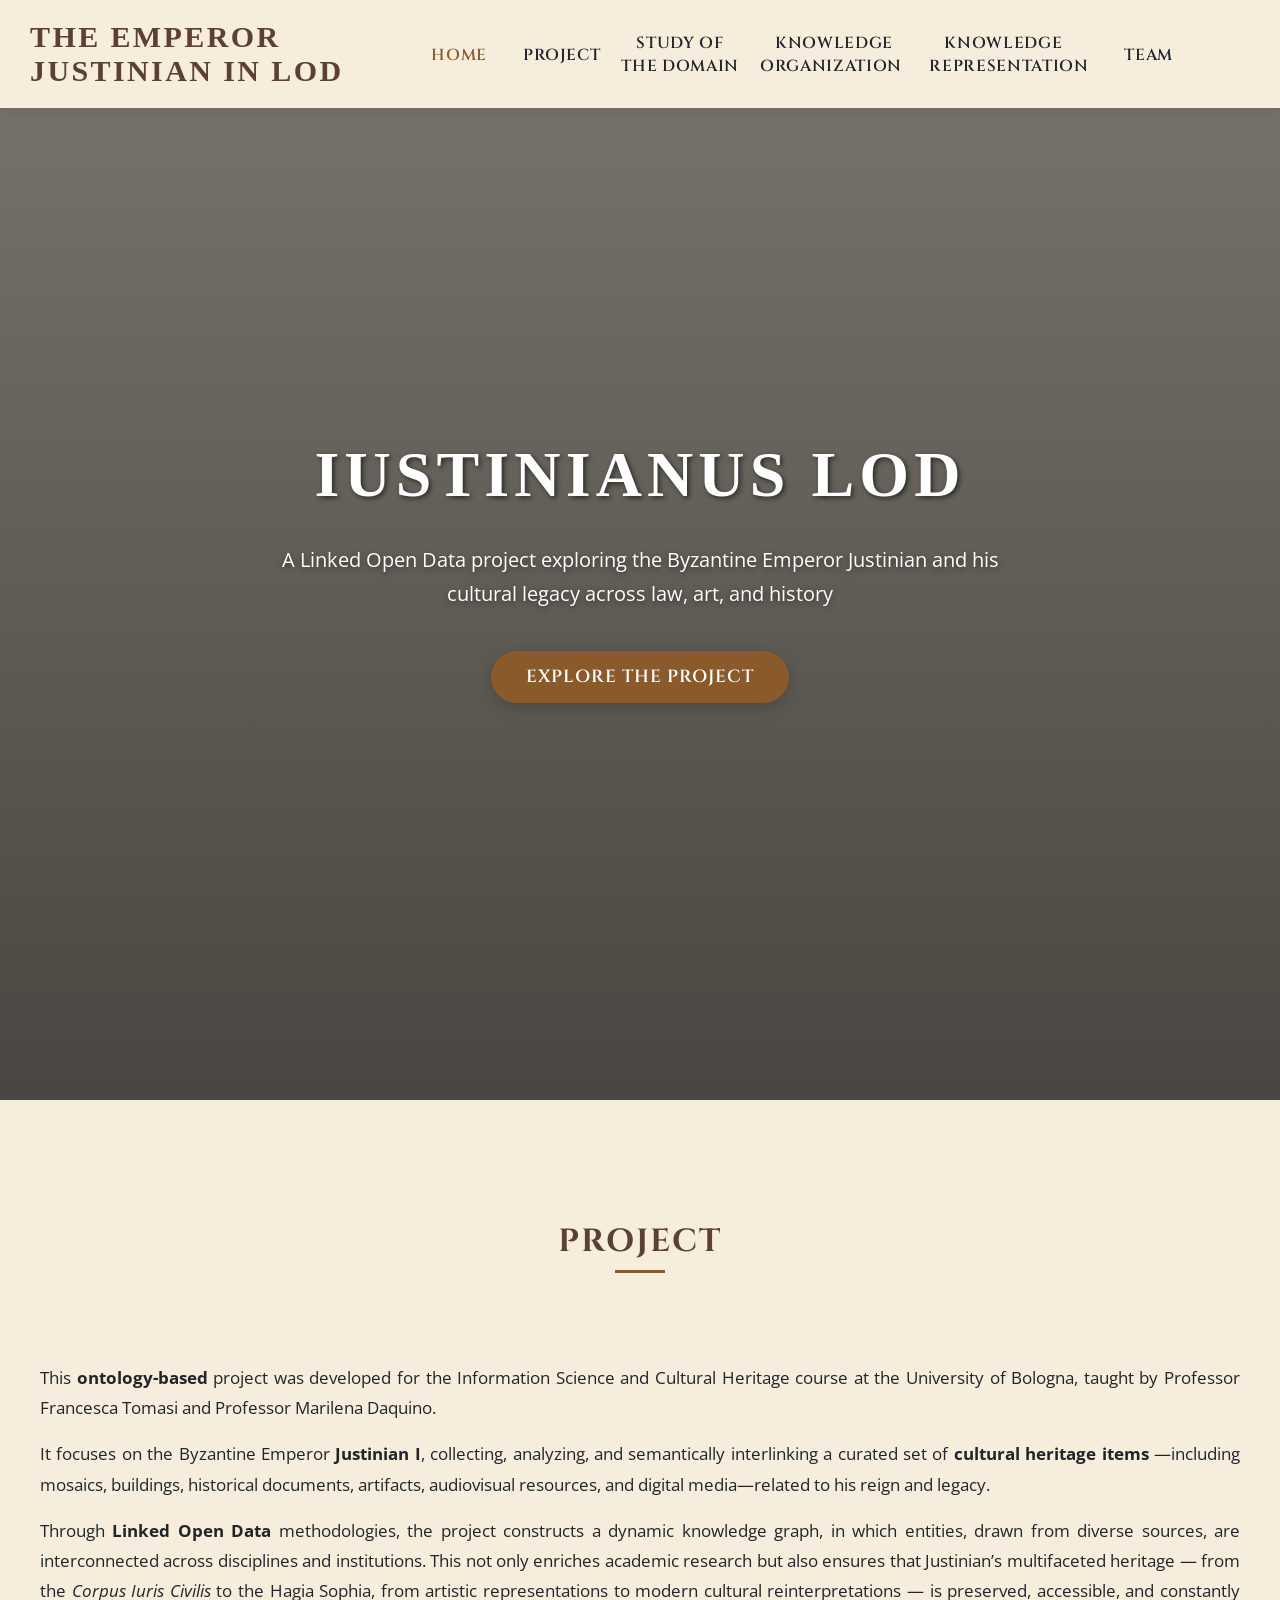
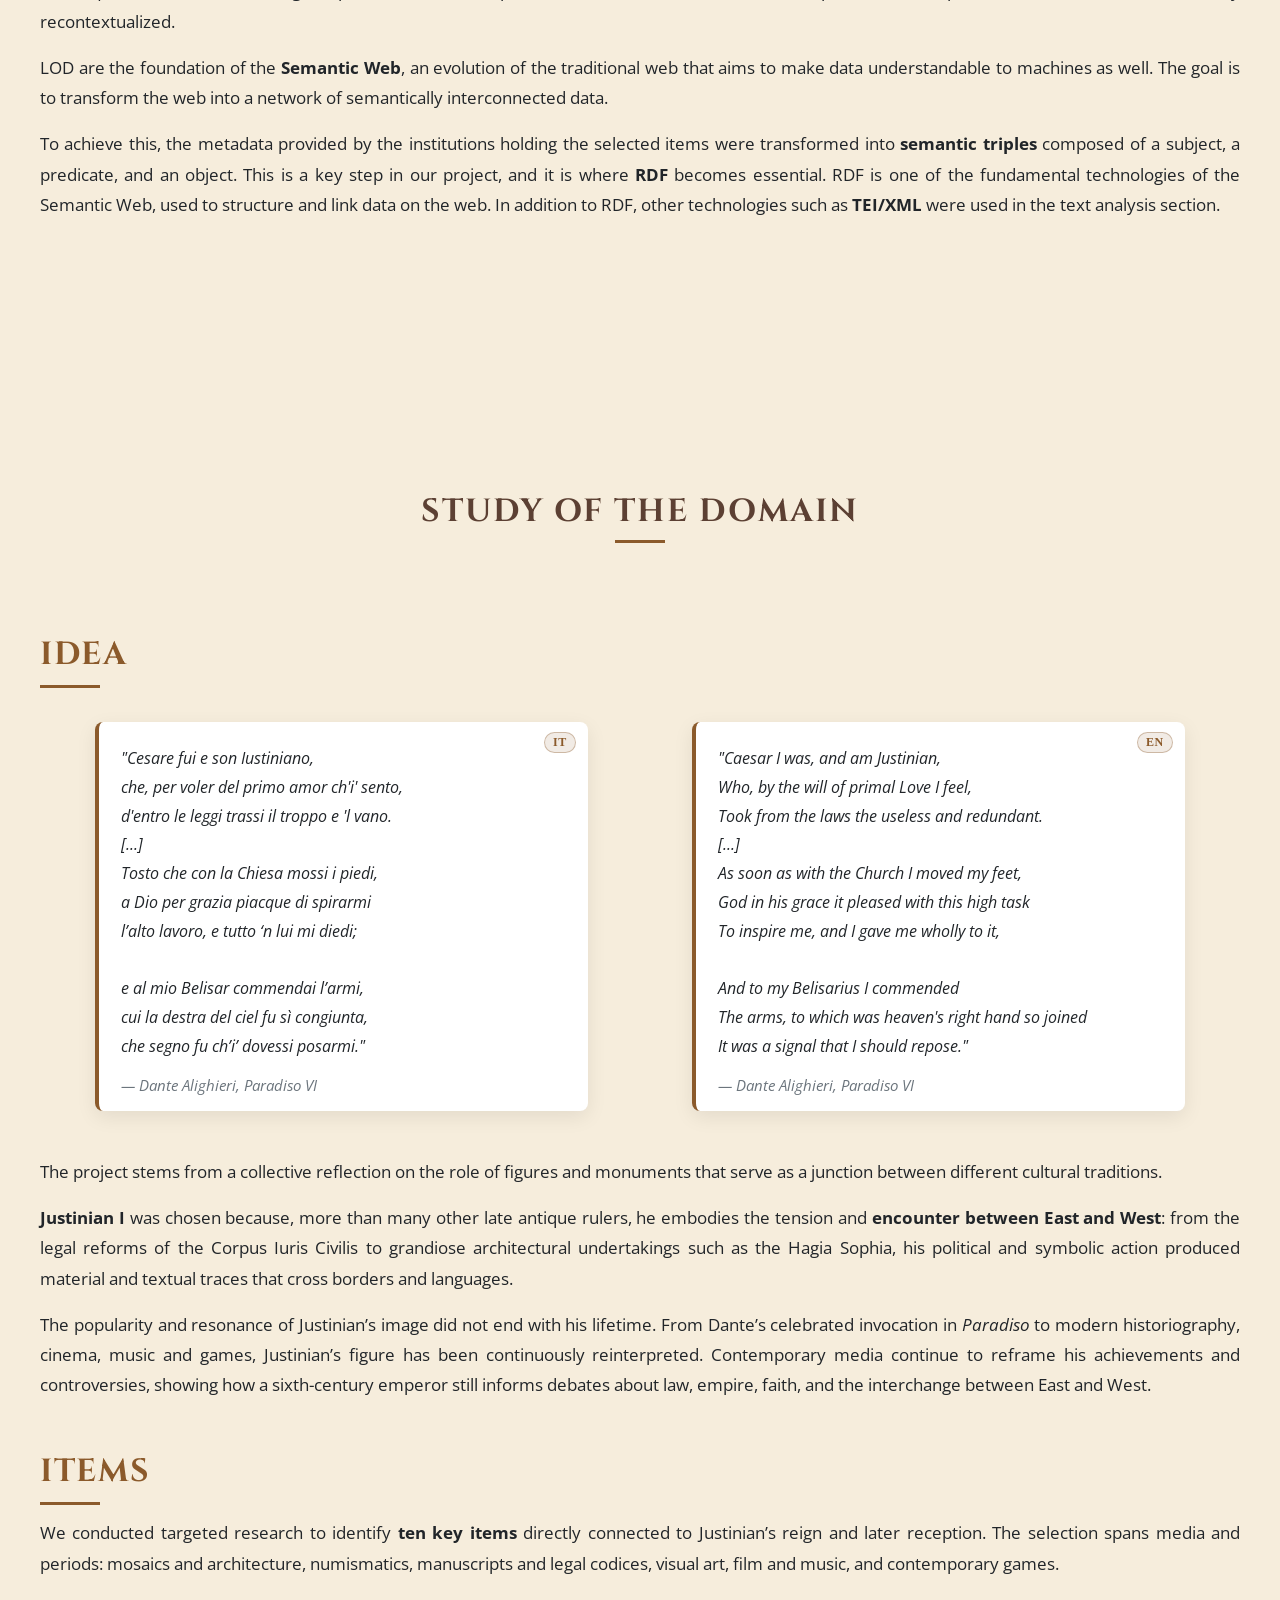
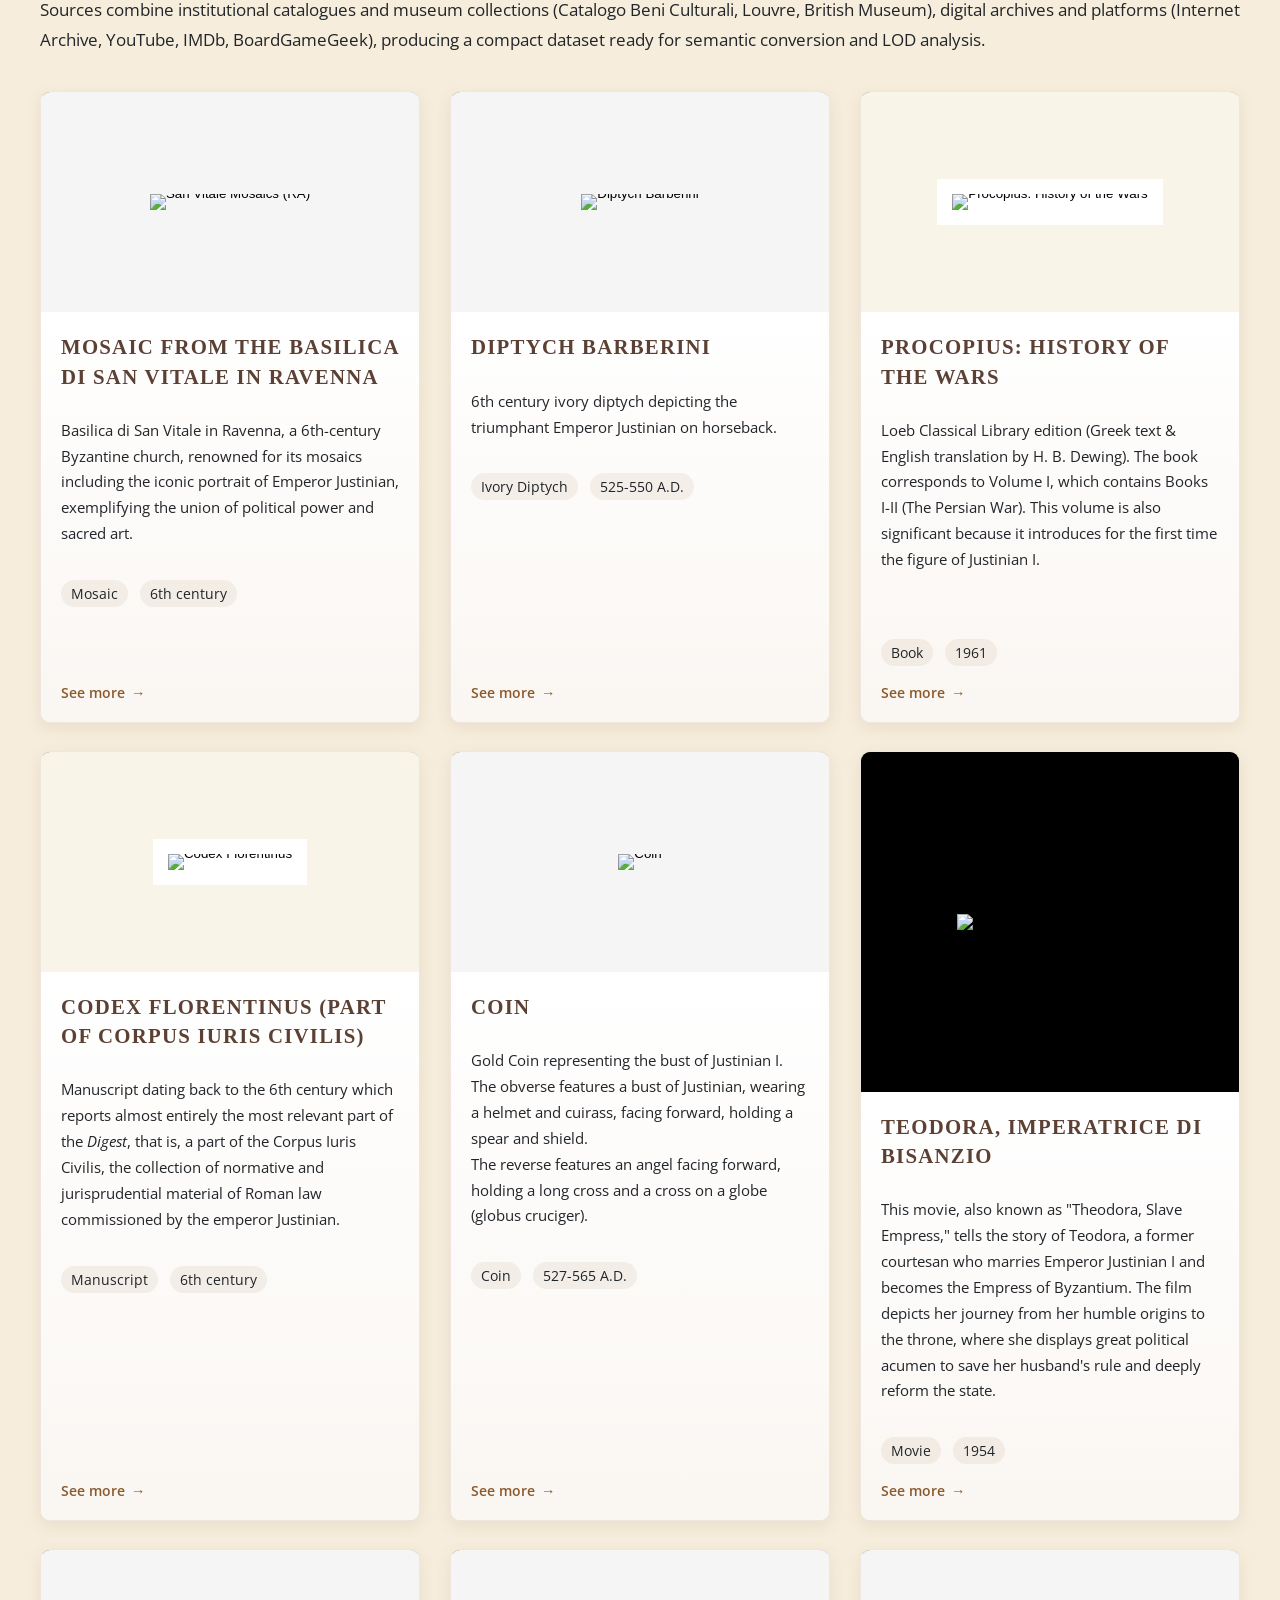
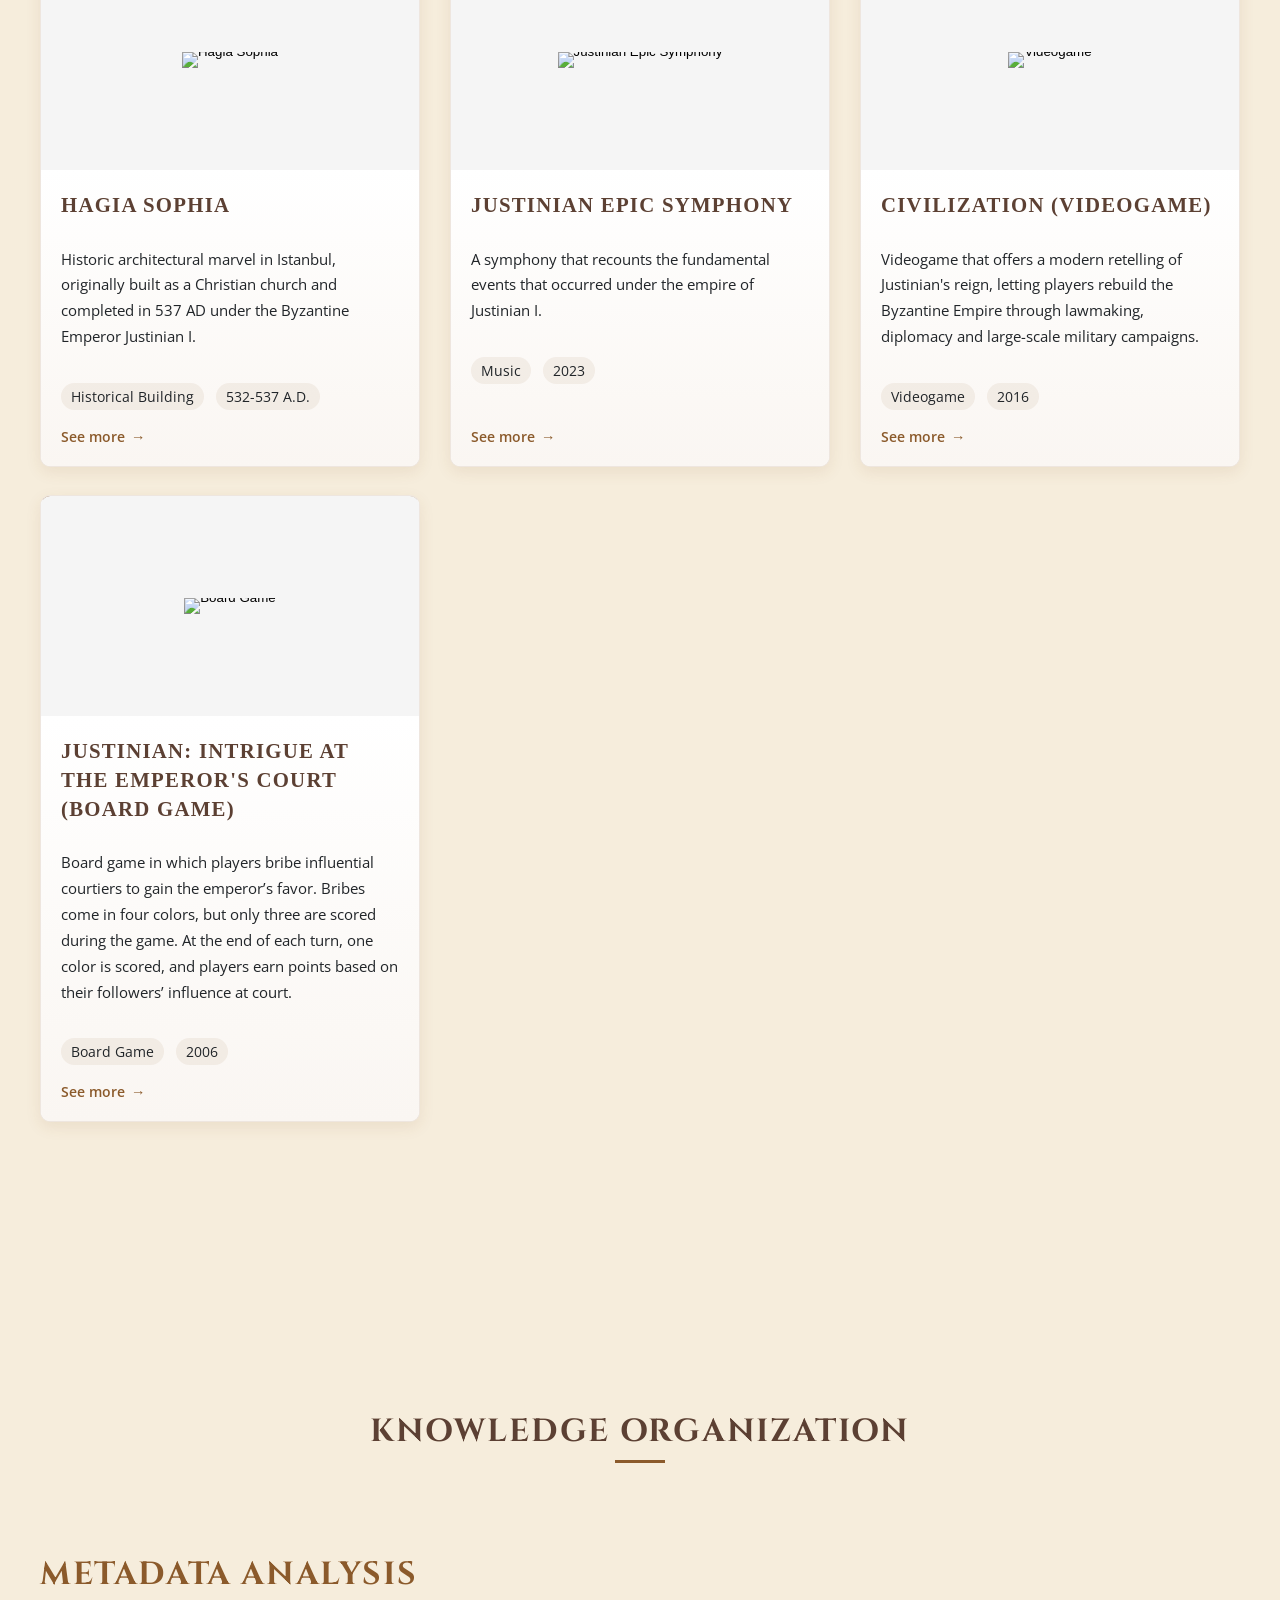
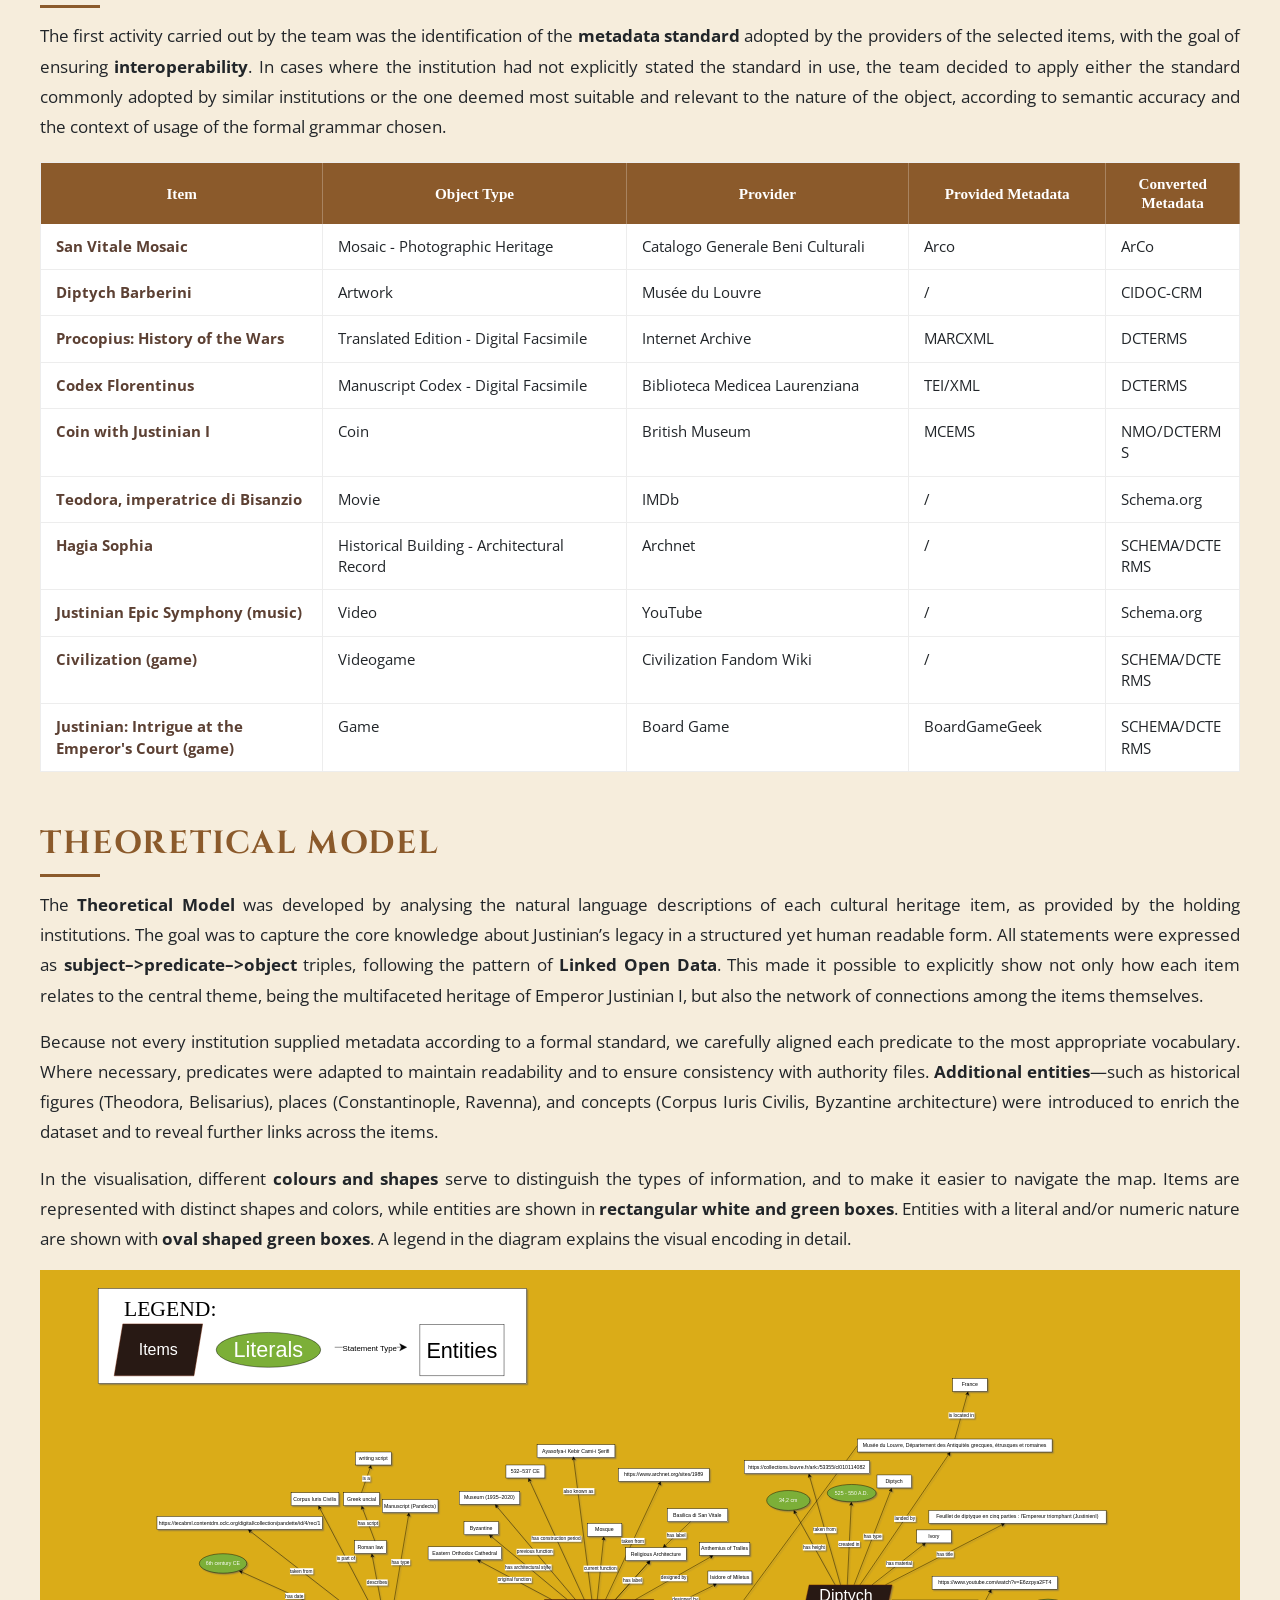
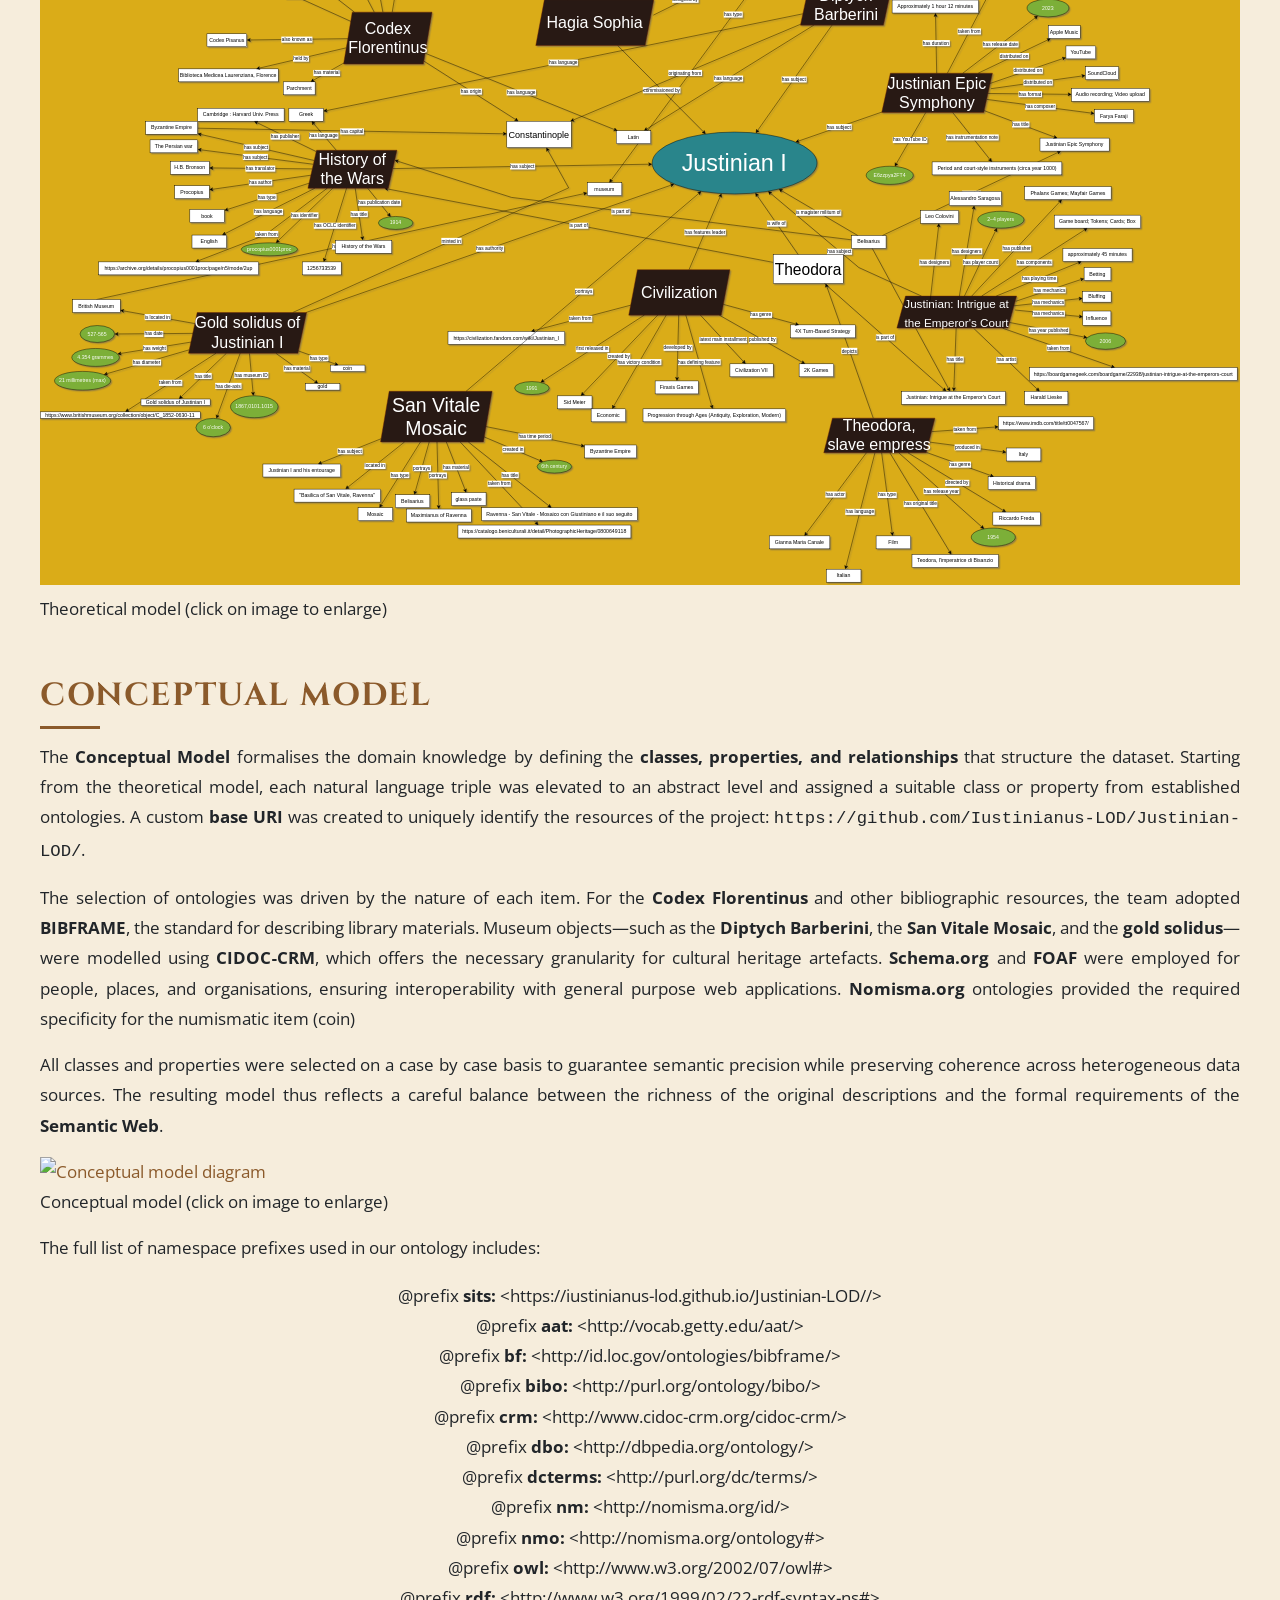
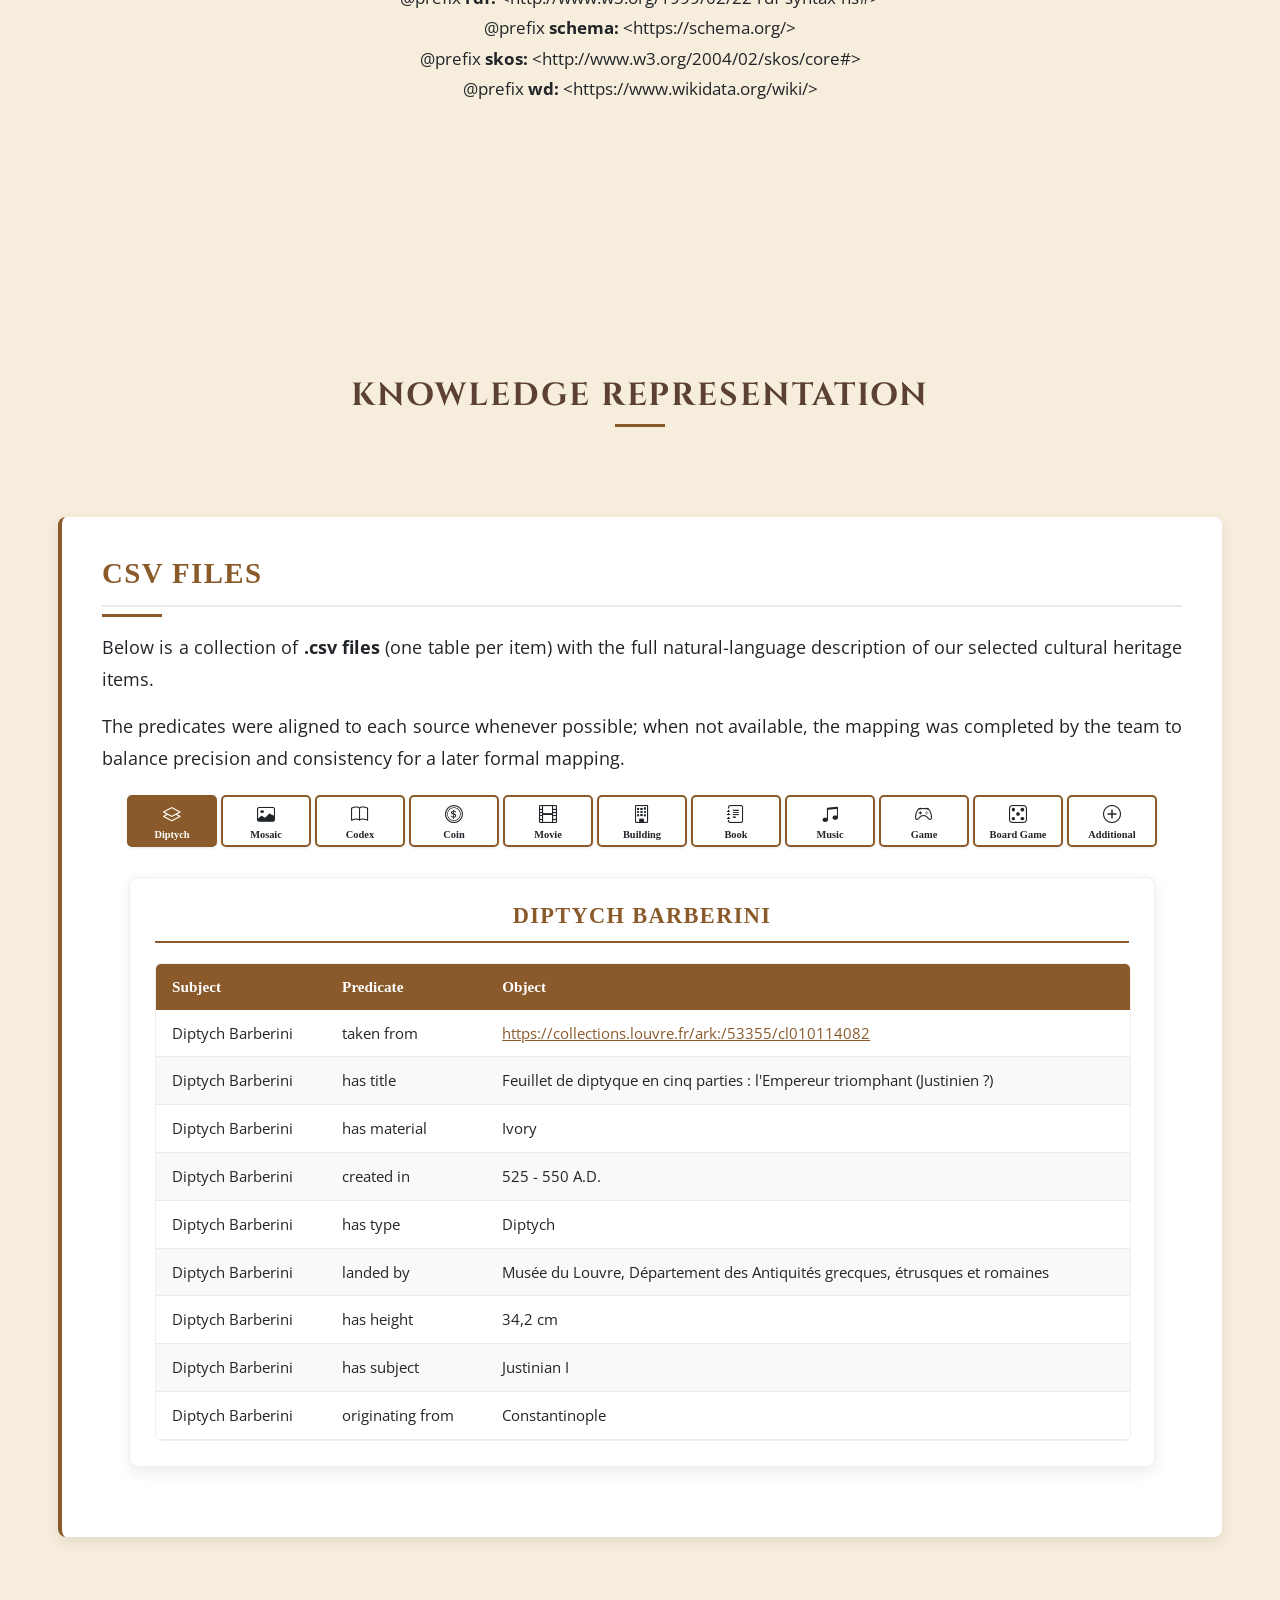
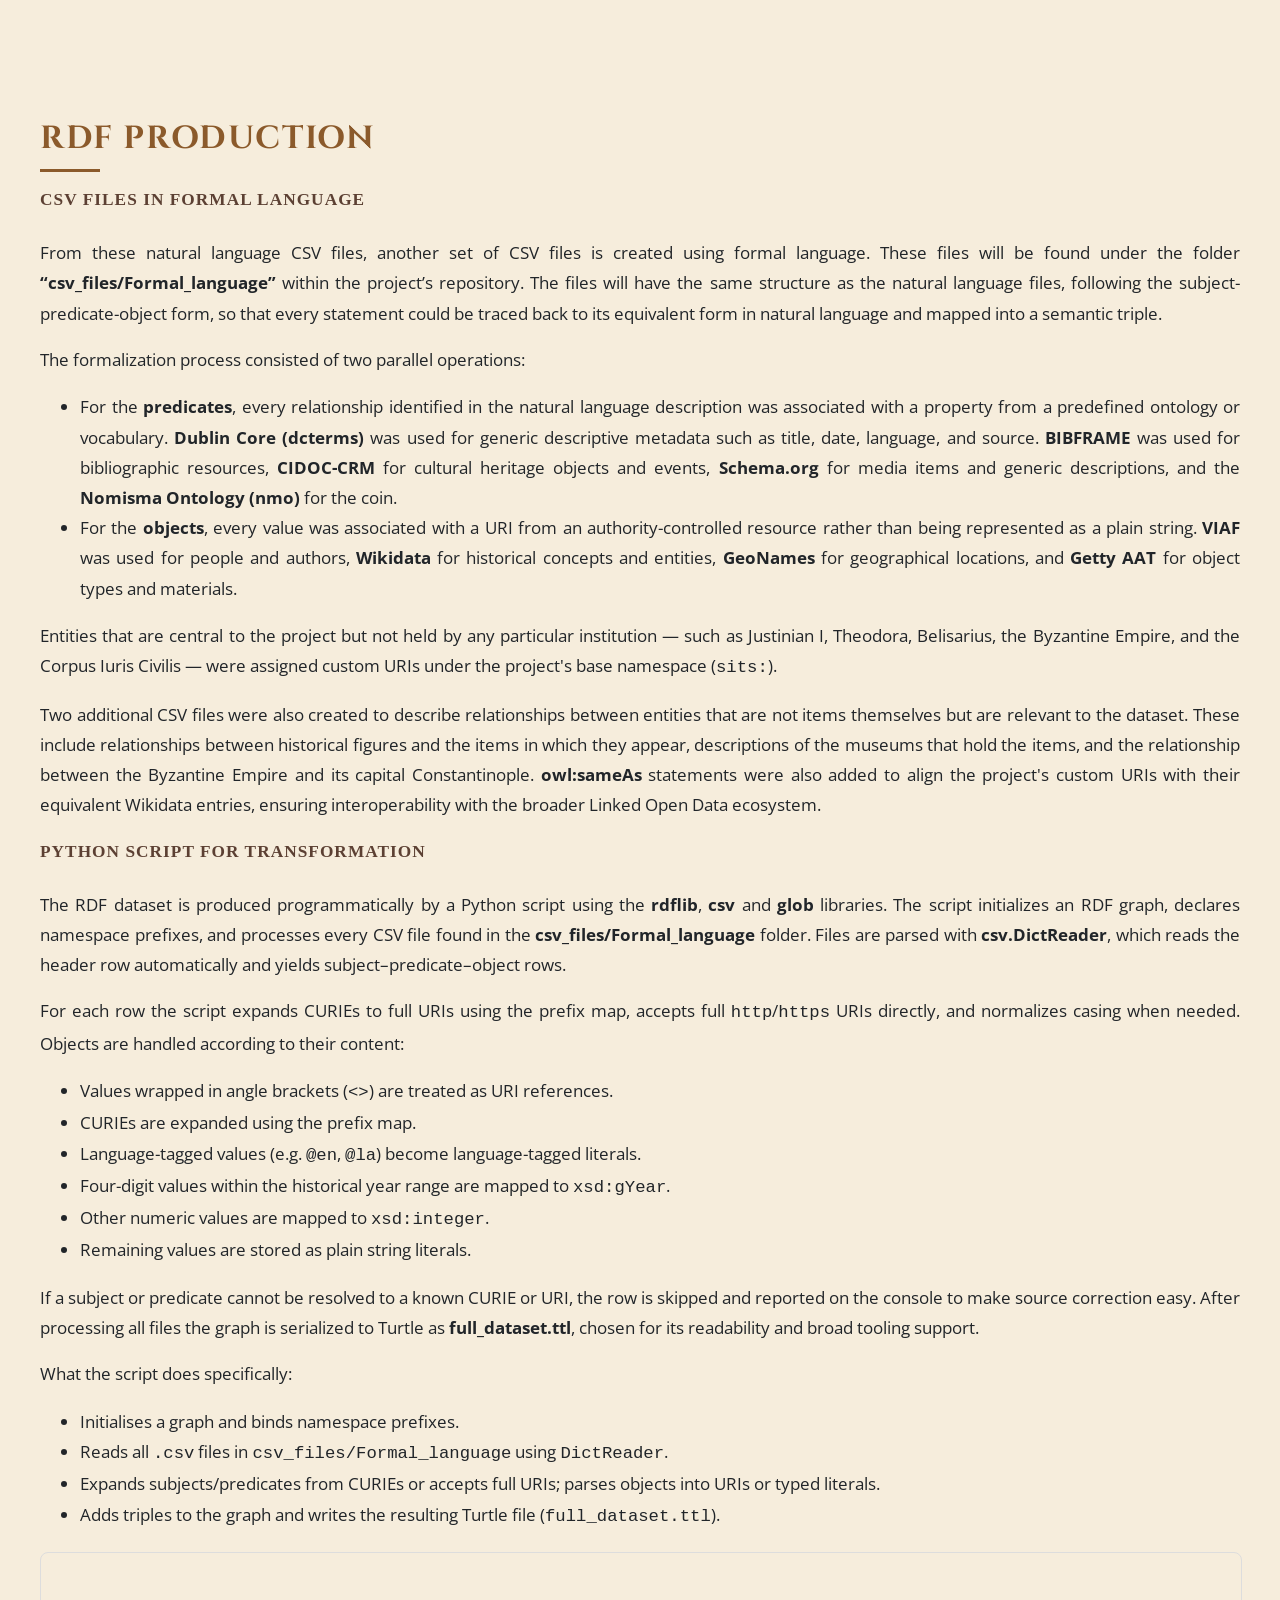
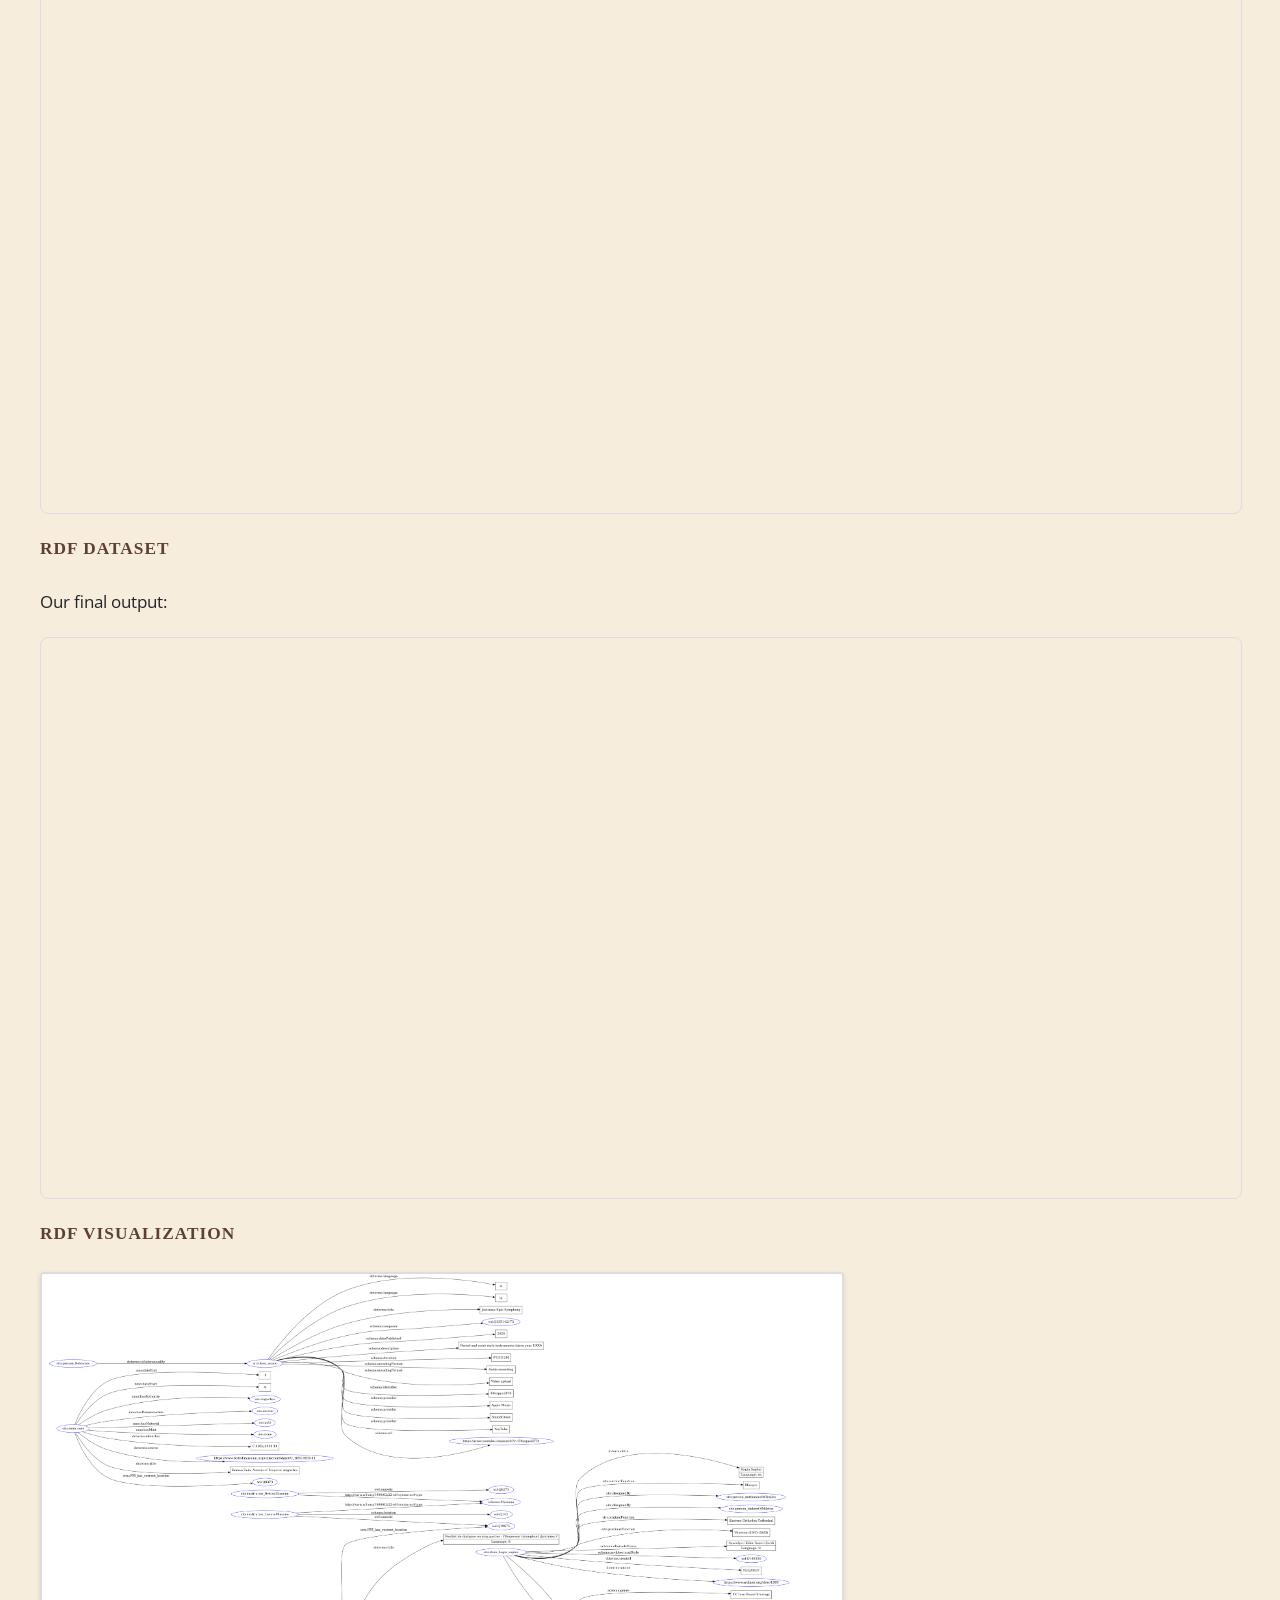
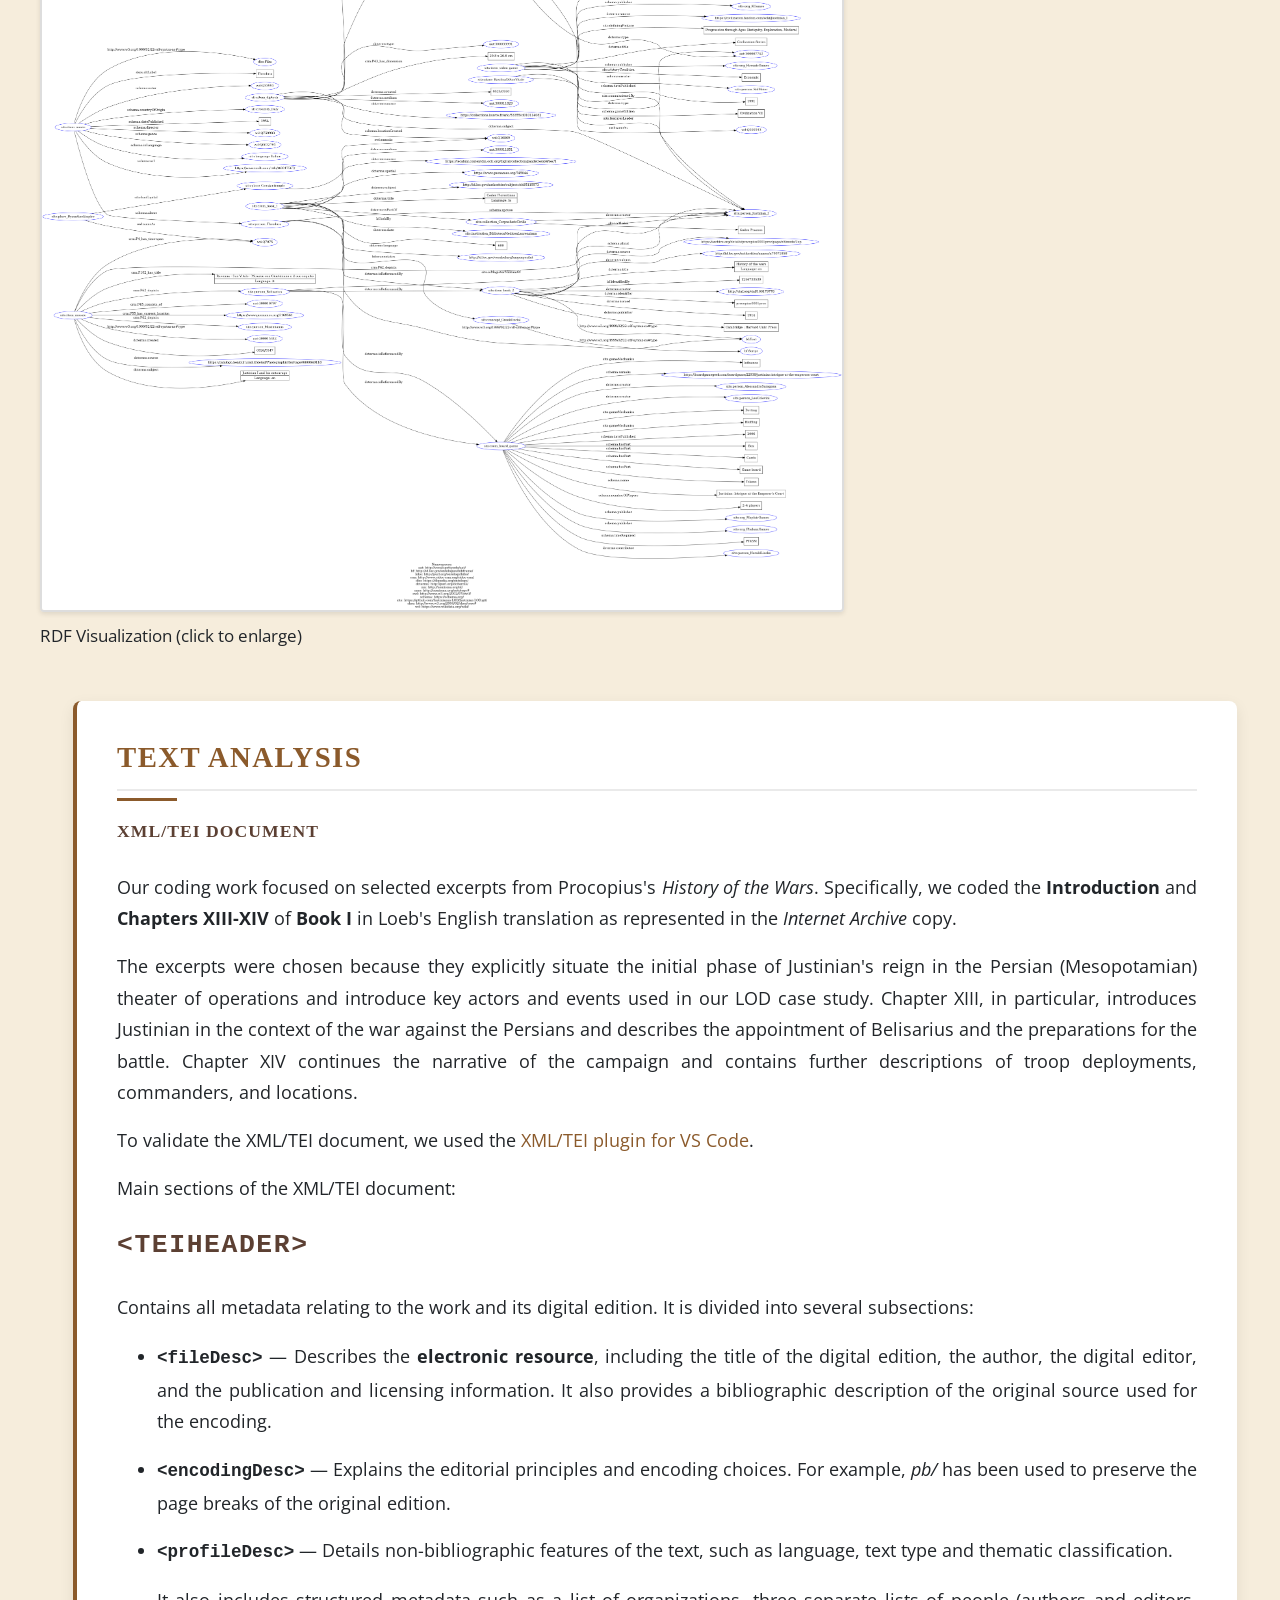
==== index.html @ be866cd0 "Update index.html" ====
<!DOCTYPE html>
<html lang="en">

<head>
  <meta charset="utf-8">
  <meta content="width=device-width, initial-scale=1.0" name="viewport">
  <title>Iustinianus LOD</title>
  <meta name="description" content="A LODLAM project about the Byzantine Emperor Justinian">
  <meta name="keywords" content="LODLAM, Justinian, Roman Empire, cultural heritage">

  <!-- Favicons -->
  <link href="assets/img/favicon.png" rel="icon">

  <!-- Fonts -->
  <link href="https://fonts.googleapis.com/css2?family=Cinzel:wght@400;600;700;800;900&display=swap" rel="stylesheet">
  <link href="https://fonts.googleapis.com" rel="preconnect">
  <link href="https://fonts.gstatic.com" rel="preconnect" crossorigin>
  <link
    href="https://fonts.googleapis.com/css2?family=Open+Sans:ital,wght@0,300;0,400;0,500;0,600;0,700;0,800;1,300;1,400;1,500;1,600;1,700;1,800&family=Marcellus:wght@400;700&display=swap"
    rel="stylesheet">

  <!-- Bootstrap Icons (solo icone, NON Bootstrap) -->
  <link href="https://cdn.jsdelivr.net/npm/bootstrap-icons@1.10.0/font/bootstrap-icons.css" rel="stylesheet">

  <!-- CSS principale -->
  <link href="assets/css/main.css" rel="stylesheet">
</head>

<body>

  <!-- ======= Header ======= -->
  <header id="header" class="header fixed-top">
    <div class="header-inner">

      <a href="index.html" class="logo">
        <h1>The Emperor Justinian in LOD</h1>
      </a>

      <nav id="navmenu" class="navmenu">
        <button class="nav-toggle" aria-label="Toggle menu">☰</button>
        <ul>
          <li><a href="#home" class="active">Home</a></li>
          <li><a href="#project">Project</a></li>
          <li><a href="#study-domain">Study of the Domain</a></li>
          <li><a href="#knowledge-organization">Knowledge Organization</a></li>
          <li><a href="#knowledge-representation">Knowledge Representation</a></li>
          <li><a href="#team">Team</a></li>
        </ul>
      </nav>

    </div>
  </header>

  <!-- ======= Main Content ======= -->
  <main id="main">

    <!-- ======= Home Section ======= -->
    <section id="home" class="home">
      <div class="home-content">
        <div class="home-title">
          <span class="home-title-line">Iustinianus LOD</span>
        </div>

        <p class="home-subtitle">
          A Linked Open Data project exploring the Byzantine Emperor Justinian and his cultural legacy across law, art,
          and history
        </p>

        <a href="#project" class="home-btn">EXPLORE THE PROJECT</a>
      </div>
    </section>

    <!-- ======= Project Section ======= -->
    <section id="project" class="project section-bg">
      <div class="container">
        <div class="section-title">
          <h2>PROJECT</h2>
        </div>

        <div class="domain-subsection">
          <div class="idea-content">
            <div class="idea-text">
              <p>
                This <strong>ontology-based</strong> project was developed for the Information Science and Cultural
                Heritage course at the University of Bologna, taught by Professor Francesca Tomasi and Professor
                Marilena Daquino.
              </p>
              <p>
                It focuses on the Byzantine Emperor <strong>Justinian I</strong>, collecting, analyzing, and
                semantically interlinking a curated set of <strong>cultural heritage items</strong> —including mosaics,
                buildings, historical documents, artifacts, audiovisual resources, and digital media—related to his
                reign and legacy.
              </p>
              <p>
                Through <strong>Linked Open Data</strong> methodologies, the project constructs a dynamic knowledge
                graph, in which entities, drawn from diverse sources, are interconnected across disciplines and
                institutions. This not only enriches academic research but also ensures that Justinian’s multifaceted
                heritage — from the <em>Corpus Iuris Civilis</em> to the Hagia Sophia, from artistic representations to
                modern cultural reinterpretations — is preserved, accessible, and constantly recontextualized.
              </p>
              <p>
                LOD are the foundation of the <strong>Semantic Web</strong>, an evolution of the traditional web that
                aims to make data understandable to machines as well. The goal is to transform the web into a network of
                semantically interconnected data.
              </p>
              <p>
                To achieve this, the metadata provided by the institutions holding the selected items were transformed
                into <strong>semantic triples</strong> composed of a subject, a predicate, and an object. This is a key
                step in our project, and it is where <strong>RDF</strong> becomes essential. RDF is one of the
                fundamental technologies of the Semantic Web, used to structure and link data on the web. In addition to
                RDF, other technologies such as <strong>TEI/XML</strong> were used in the text analysis section.
              </p>

            </div>
          </div>
        </div>
      </div>
    </section>

    <!-- ======= Study of the Domain Section ======= -->
    <section id="study-domain" class="study-domain">
      <div class="container">
        <div class="section-title">
          <h2>STUDY OF THE DOMAIN</h2>
        </div>

        <!-- IDEA Subsection -->
        <div class="domain-subsection">
          <h3>IDEA</h3>

          <div class="quotes-grid">
            <!-- ITALIANO -->
            <figure class="quote-card" lang="it">
              <div class="quote-badge">IT</div>
              <blockquote>
                "Cesare fui e son Iustiniano,<br>
                che, per voler del primo amor ch'i' sento,<br>
                d'entro le leggi trassi il troppo e 'l vano.<br>

                [...]<br>

                Tosto che con la Chiesa mossi i piedi,<br>
                a Dio per grazia piacque di spirarmi<br>
                l’alto lavoro, e tutto ‘n lui mi diedi;<br><br>

                e al mio Belisar commendai l’armi,<br>
                cui la destra del ciel fu sì congiunta,<br>
                che segno fu ch’i’ dovessi posarmi."
              </blockquote>
              <figcaption>— Dante Alighieri, <em>Paradiso</em> VI</figcaption>
            </figure>

            <!-- ENGLISH -->
            <figure class="quote-card" lang="en">
              <div class="quote-badge">EN</div>
              <blockquote>
                "Caesar I was, and am Justinian,<br>
                Who, by the will of primal Love I feel,<br>
                Took from the laws the useless and redundant.<br>

                [...]<br>

                As soon as with the Church I moved my feet,<br>
                God in his grace it pleased with this high task<br>
                To inspire me, and I gave me wholly to it,<br><br>

                And to my Belisarius I commended<br>
                The arms, to which was heaven's right hand so joined<br>
                It was a signal that I should repose."
              </blockquote>
              <figcaption>— Dante Alighieri, <em>Paradiso</em> VI</figcaption>
            </figure>
          </div>



          <div class="idea-content">
            <div class="idea-text">
              <p>The project stems from a collective reflection on the role of figures and monuments that serve as a
                junction between different cultural traditions.</p>
              <p>
                <strong>Justinian I</strong> was chosen because, more than many other late antique rulers, he embodies
                the tension and <strong>encounter between East and West</strong>: from the legal reforms of the <italic>
                  Corpus Iuris Civilis</italic> to grandiose architectural undertakings such as the Hagia Sophia, his
                political and symbolic action produced material and textual traces that cross borders and languages.
              </p>
              <p>
                The popularity and resonance of Justinian’s image did not end with his lifetime. From Dante’s celebrated
                invocation in <em>Paradiso</em> to modern historiography, cinema, music and games, Justinian’s figure
                has been continuously reinterpreted. Contemporary media continue to reframe his achievements and
                controversies, showing how a sixth-century emperor still informs debates about law, empire, faith, and
                the interchange between East and West.
              </p>
            </div>
          </div>
        </div>

        <!-- ITEMS Subsection -->
        <div class="domain-subsection">
          <h3>ITEMS</h3>

          <div class="items-subsection">
            <div class="item-text">
              <p>
                We conducted targeted research to identify <strong>ten key items</strong> directly connected to
                Justinian’s reign and later reception. The selection spans media and periods: mosaics and architecture,
                numismatics, manuscripts and legal codices, visual art, film and music, and contemporary games.
              </p>
              <p>
                Sources combine institutional catalogues and museum collections (Catalogo Beni Culturali, Louvre,
                British Museum), digital archives and platforms (Internet Archive, YouTube, IMDb, BoardGameGeek),
                producing a compact dataset ready for semantic conversion and LOD analysis.
              </p>
            </div>
            <div class="items-grid">

              <div class="item-card">
                <div class="item-img-container">
                  <button class="item-img-trigger" type="button" data-img="assets/img/items/1. SanVitaleMosaics.jpg"
                    data-alt="San Vitale Mosaics (RA)">
                    <img src="assets/img/items/1. SanVitaleMosaics.jpg" alt="San Vitale Mosaics (RA)" class="item-img">
                  </button>
                </div>
                <div class="item-content">
                  <h4>Mosaic from the Basilica di San Vitale in Ravenna</h4>
                  <p>Basilica di San Vitale in Ravenna, a 6th-century Byzantine church, renowned for its mosaics
                    including the iconic portrait of Emperor Justinian, exemplifying the union of political power and
                    sacred art.</p>
                  <div class="item-meta">
                    <span>Mosaic</span>
                    <span>6th century</span>
                  </div>
                  <a href="https://catalogo.beniculturali.it/detail/PhotographicHeritage/0800649118" class="item-link"
                    target="_blank">See more</a>
                </div>
              </div>


              <div class="item-card diptych-item">
                <div class="item-img-container">
                  <button class="item-img-trigger" type="button"
                    data-img="assets/img/items/2. DiptychBarberiniLouvre.jpg" data-alt="Diptych Barberini">
                    <img src="assets/img/items/2. DiptychBarberiniLouvre.jpg" alt="Diptych Barberini" class="item-img">
                  </button>
                </div>
                <div class="item-content">
                  <h4>Diptych Barberini</h4>
                  <p>6th century ivory diptych depicting the triumphant Emperor Justinian on horseback.</p>
                  <div class="item-meta">
                    <span>Ivory Diptych</span>
                    <span>525-550 A.D.</span>
                  </div>
                  <a href="https://collections.louvre.fr/en/ark:/53355/cl010114082" class="item-link"
                    target="_blank">See more</a>
                </div>
              </div>


              <div class="item-card book-item antique">
                <div class="item-img-container">
                  <button class="item-img-trigger" type="button" data-img="assets/img/items/3. Procopius.png"
                    data-alt="Procopius: History of the Wars">
                    <img src="assets/img/items/3. Procopius.png" alt="Procopius: History of the Wars" class="item-img">
                  </button>
                </div>
                <div class="item-content">
                  <h4>Procopius: History of the Wars</h4>
                  <p>Loeb Classical Library edition (Greek text &amp; English translation by H. B. Dewing). The book
                    corresponds to Volume I, which contains Books I-II (The Persian War). This volume is also
                    significant because it introduces for the first time the figure of Justinian I.</p>
                  </p>
                  <div class="item-meta">
                    <span>Book</span>
                    <span>1961</span>
                  </div>
                  <a href="https://archive.org/details/procopius0001proc/page/102/mode/2up" class="item-link"
                    target="_blank" rel="noopener noreferrer">See more</a>
                </div>
              </div>


              <div class="item-card book-item antique">
                <div class="item-img-container">
                  <button class="item-img-trigger" type="button" data-img="assets/img/items/4. CodexFlorentinus.png"
                    data-alt="Codex Florentinus">
                    <img src="assets/img/items/4. CodexFlorentinus.png" alt="Codex Florentinus" class="item-img">
                  </button>
                </div>
                <div class="item-content">
                  <h4>Codex Florentinus (part of Corpus Iuris Civilis)</h4>
                  <p>Manuscript dating back to the 6th century which reports almost entirely the most relevant part of
                    the <i>Digest</i>, that is, a part of the Corpus Iuris Civilis, the collection of normative and
                    jurisprudential material of Roman law commissioned by the emperor Justinian.</p>
                  <div class="item-meta">
                    <span>Manuscript</span>
                    <span>6th century</span>
                  </div>
                  <a href="https://tecabml.contentdm.oclc.org/digital/collection/pandette/id/4/rec/1" class="item-link"
                    target="_blank">See more</a>
                </div>
              </div>


              <div class="item-card">
                <div class="item-img-container">
                  <button class="item-img-trigger" type="button" data-img="assets/img/items/5. Coin.jpg"
                    data-alt="Coin">
                    <img src="assets/img/items/5. Coin.jpg" alt="Coin" class="item-img">
                  </button>
                </div>
                <div class="item-content">
                  <h4>Coin</h4>
                  <p>Gold Coin representing the bust of Justinian I. The obverse features a bust of Justinian, wearing a
                    helmet and cuirass, facing forward, holding a spear and shield.
                    <br>The reverse features an angel facing forward, holding a long cross and a cross on a globe
                    (globus cruciger).
                  </p>
                  <div class="item-meta">
                    <span>Coin</span>
                    <span>527-565 A.D.</span>
                  </div>
                  <a href="https://www.britishmuseum.org/collection/object/C_1852-0630-11" class="item-link"
                    target="_blank">See more</a>
                </div>
              </div>

              <div class="item-card film-item">
                <div class="item-img-container">
                  <button class="item-img-trigger" type="button" data-img="assets/img/items/6. TheodoraSlaveEmpress.jpg"
                    data-alt="Teodora, imperatrice di Bisanzio">
                    <img src="assets/img/items/6. TheodoraSlaveEmpress.jpg" alt="Teodora, imperatrice di Bisanzio"
                      class="item-img">
                  </button>
                </div>
                <div class="item-content">
                  <h4>Teodora, imperatrice di Bisanzio</h4>
                  <p>This movie, also known as "Theodora, Slave Empress," tells the story of Teodora, a former courtesan
                    who marries Emperor Justinian I and becomes the Empress of Byzantium. The film depicts her journey
                    from her humble origins to the throne, where she displays great political acumen to save her
                    husband's rule and deeply reform the state.</p>
                  <div class="item-meta">
                    <span>Movie</span>
                    <span>1954</span>
                  </div>
                  <a href="https://www.imdb.com/it/title/tt0047567/" class="item-link" target="_blank">See more</a>
                </div>
              </div>

              <div class="item-card">
                <div class="item-img-container">
                  <button class="item-img-trigger" type="button" data-img="assets/img/items/7. HagiaSophia.png"
                    data-alt="Hagia Sophia">
                    <img src="assets/img/items/7. HagiaSophia.png" alt="Hagia Sophia" class="item-img">
                  </button>
                </div>
                <div class="item-content">
                  <h4>Hagia Sophia</h4>
                  <p>Historic architectural marvel in Istanbul, originally built as a Christian church and completed in
                    537 AD under the Byzantine Emperor Justinian I.</p>
                  <div class="item-meta">
                    <span>Historical Building</span>
                    <span>532-537 A.D.</span>
                  </div>
                  <a href="https://www.archnet.org/sites/1989" class="item-link" target="_blank">See more</a>
                </div>
              </div>

              <div class="item-card music-item">
                <div class="item-img-container">
                  <button class="item-img-trigger" type="button"
                    data-img="assets/img/items/8. JustinianEpicSymphony.png" data-alt="Justinian Epic Symphony">
                    <img src="assets/img/items/8. JustinianEpicSymphony.png" alt="Justinian Epic Symphony"
                      class="item-img">
                  </button>
                </div>
                <div class="item-content">
                  <h4>Justinian Epic Symphony</h4>
                  <p>A symphony that recounts the fundamental events that occurred under the empire of Justinian I.</p>
                  <div class="item-meta">
                    <span>Music</span>
                    <span>2023</span>
                  </div>
                  <a href="https://www.youtube.com/watch?v=E6zzpya2FT4&t=2095s&ab_channel=FaryaFaraji" class="item-link"
                    target="_blank">See more</a>
                </div>
              </div>

              <div class="item-card">
                <div class="item-img-container">
                  <button class="item-img-trigger" type="button"
                    data-img="assets/img/items/9. CivilizationVideogame.png" data-alt="Videogame">
                    <img src="assets/img/items/9. CivilizationVideogame.png" alt="Videogame" class="item-img">
                  </button>
                </div>
                <div class="item-content">
                  <h4>Civilization (Videogame)</h4>
                  <p>Videogame that offers a modern retelling of Justinian's reign, letting players rebuild the
                    Byzantine Empire through lawmaking, diplomacy and large-scale military campaigns.</p>
                  <div class="item-meta">
                    <span>Videogame</span>
                    <span>2016</span>
                  </div>
                  <a href="https://civilization.fandom.com/wiki/Justinian_I" class="item-link" target="_blank">See
                    more</a>
                </div>
              </div>

              <div class="item-card">
                <div class="item-img-container">
                  <button class="item-img-trigger" type="button" data-img="assets/img/items/10. BoardGame.png"
                    data-alt="Board Game">
                    <img src="assets/img/items/10. BoardGame.png" alt="Board Game" class="item-img">
                  </button>
                </div>
                <div class="item-content">
                  <h4>Justinian: Intrigue at the Emperor's Court (Board Game)</h4>
                  <p>Board game in which players bribe influential courtiers to gain the emperor’s favor. Bribes come in
                    four colors, but only three are scored during the game. At the end of each turn, one color is
                    scored, and players earn points based on their followers’ influence at court.</p>
                  <div class="item-meta">
                    <span>Board Game</span>
                    <span>2006</span>
                  </div>
                  <a href="https://boardgamegeek.com/boardgame/22938/justinian-intrigue-at-the-emperors-court"
                    class="item-link" target="_blank">See more</a>
                </div>
              </div>
            </div>
          </div>
        </div>
      </div>
    </section>

    <!-- ======= Knowledge Organization Section ======= -->
    <section id="knowledge-organization" class="knowledge-organization section-bg">
      <div class="container">
        <div class="section-title">
          <h2>KNOWLEDGE ORGANIZATION</h2>
        </div>

        <!-- Metadata Analysis Subsection -->
        <div class="domain-subsection">
          <h3>Metadata Analysis</h3>

          <div class="idea-text">
            <p>
              The first activity carried out by the team was the identification of the <strong>metadata
                standard</strong> adopted by the providers of the selected items, with the goal of ensuring
              <strong>interoperability</strong>. In cases where the institution had not explicitly stated the standard
              in use, the team decided to apply either the standard commonly adopted by similar institutions or the one
              deemed most suitable and relevant to the nature of the object, according to semantic accuracy and the
              context of usage of the formal grammar chosen.
            </p>
          </div>

          <div class="table-container">
            <div class="table-responsive">
              <table class="table metadata-table">
                <thead>
                  <tr>
                    <th>Item</th>
                    <th>Object Type</th>
                    <th>Provider</th>
                    <th>Provided Metadata</th>
                    <th>Converted Metadata</th>
                  </tr>
                </thead>
                <tbody>
                  <tr>
                    <td><strong>San Vitale Mosaic</strong></td>
                    <td>Mosaic - Photographic Heritage</td>
                    <td>Catalogo Generale Beni Culturali</td>
                    <td>Arco</td>
                    <td>ArCo</td>
                  </tr>
                  <tr>
                    <td><strong>Diptych Barberini</strong></td>
                    <td>Artwork</td>
                    <td>Musée du Louvre</td>
                    <td>/</td>
                    <td>CIDOC-CRM</td>
                  </tr>
                  <tr>
                    <td><strong>Procopius: History of the Wars</strong></td>
                    <td>Translated Edition - Digital Facsimile</td>
                    <td>Internet Archive</td>
                    <td>MARCXML</td>
                    <td>DCTERMS</td>
                  </tr>
                  <tr>
                    <td><strong>Codex Florentinus</strong></td>
                    <td>Manuscript Codex - Digital Facsimile</td>
                    <td>Biblioteca Medicea Laurenziana</td>
                    <td>TEI/XML</td>
                    <td>DCTERMS</td>
                  </tr>
                  <tr>
                    <td><strong>Coin with Justinian I</strong></td>
                    <td>Coin</td>
                    <td>British Museum</td>
                    <td>MCEMS</td>
                    <td>NMO/DCTERMS</td>
                  </tr>
                  <tr>
                    <td><strong>Teodora, imperatrice di Bisanzio</strong></td>
                    <td>Movie</td>
                    <td>IMDb</td>
                    <td>/</td>
                    <td>Schema.org</td>
                  </tr>
                  <tr>
                    <td><strong>Hagia Sophia</strong></td>
                    <td>Historical Building - Architectural Record</td>
                    <td>Archnet</td>
                    <td>/</td>
                    <td>SCHEMA/DCTERMS</td>
                  </tr>
                  <tr>
                    <td><strong>Justinian Epic Symphony (music)</strong></td>
                    <td>Video</td>
                    <td>YouTube</td>
                    <td>/</td>
                    <td>Schema.org</td>
                  </tr>
                  <tr>
                    <td><strong>Civilization (game)</strong></td>
                    <td>Videogame</td>
                    <td>Civilization Fandom Wiki</td>
                    <td>/</td>
                    <td>SCHEMA/DCTERMS</td>
                  </tr>
                  <tr>
                    <td><strong>Justinian: Intrigue at the Emperor's Court (game)</strong></td>
                    <td>Game</td>
                    <td>Board Game</td>
                    <td>BoardGameGeek</td>
                    <td>SCHEMA/DCTERMS</td>
                  </tr>
                </tbody>
              </table>
            </div>
          </div>
        </div>

        <!-- Theoretical Model Subsection -->
        <div class="domain-subsection">
          <h3>Theoretical Model</h3>

          <div class="idea-text">
            <div class="idea-text">
              <p>
                The <strong>Theoretical Model</strong> was developed by analysing the natural language descriptions of
                each cultural heritage item, as provided by the holding institutions. The goal was to capture the core
                knowledge about Justinian’s legacy in a structured yet human readable form. All statements were
                expressed as <strong>subject–>predicate–>object</strong> triples, following the pattern of
                <strong>Linked Open Data</strong>. This made it possible to explicitly show not only how each item
                relates to the central theme, being the multifaceted heritage of Emperor Justinian I, but also the
                network of connections among the items themselves.
              </p>
              <p>
                Because not every institution supplied metadata according to a formal standard, we carefully aligned
                each predicate to the most appropriate vocabulary. Where necessary, predicates were adapted to maintain
                readability and to ensure consistency with authority files. <strong>Additional entities</strong>—such as
                historical figures (Theodora, Belisarius), places (Constantinople, Ravenna), and concepts (Corpus Iuris
                Civilis, Byzantine architecture) were introduced to enrich the dataset and to reveal further links
                across the items.
              </p>
              <p>
                In the visualisation, different <strong>colours and shapes</strong> serve to distinguish the types of
                information, and to make it easier to navigate the map. Items are represented with distinct shapes and
                colors, while entities are shown in <strong>rectangular white and green boxes</strong>. Entities with a
                literal and/or numeric nature are shown with <strong>oval shaped green boxes</strong>. A legend in the
                diagram explains the visual encoding in detail.
              </p>
            </div>
            <div class="image-container text-center my-4">
              <div id="theoretical-model-container">
                <a href="assets\img\theoretical Msvg.svg" target="_blank">
                  <img src="assets\img\theoretical Msvg.svg" alt="Theoretical model diagram"
                    class="img-fluid embed-responsive-item" style="max-width:100%; height:auto; cursor:pointer;">
                </a>
              </div>
              <p class="text-muted small mt-2">Theoretical model (click on image to enlarge)</p>
            </div>
          </div>

          <!-- Conceptual Model Subsection -->
          <div class="domain-subsection">
            <h3>Conceptual Model</h3>

            <div class="idea-text">
              <p>
              <div class="idea-text">
                <div class="idea-text">
                  <p>
                    The <strong>Conceptual Model</strong> formalises the domain knowledge by defining the
                    <strong>classes, properties, and relationships</strong> that structure the dataset. Starting from
                    the theoretical model, each natural language triple was elevated to an abstract level and assigned a
                    suitable class or property from established ontologies. A custom <strong>base URI</strong> was
                    created to uniquely identify the resources of the project:
                    <code>https://github.com/Iustinianus-LOD/Justinian-LOD/</code>.
                  </p>
                  <p>
                    The selection of ontologies was driven by the nature of each item. For the <strong>Codex
                      Florentinus</strong> and other bibliographic resources, the team adopted
                    <strong>BIBFRAME</strong>, the standard for describing library materials. Museum objects—such as the
                    <strong>Diptych Barberini</strong>, the <strong>San Vitale Mosaic</strong>, and the <strong>gold
                      solidus</strong>—were modelled using <strong>CIDOC‑CRM</strong>, which offers the necessary
                    granularity for cultural heritage artefacts. <strong>Schema.org</strong> and <strong>FOAF</strong>
                    were employed for people, places, and organisations, ensuring interoperability with general purpose
                    web applications. <strong>Nomisma.org</strong> ontologies provided the required specificity for the
                    numismatic item (coin) </p>
                  <p>
                    All classes and properties were selected on a case by case basis to guarantee semantic precision
                    while preserving coherence across heterogeneous data sources. The resulting model thus reflects a
                    careful balance between the richness of the original descriptions and the formal requirements of the
                    <strong>Semantic Web</strong>.
                  </p>
                </div>
                </p>
              </div>
              <!-- CONCEPTUAL MODEL DIAGRAM -->
              <div class="image-container text-center my-4">
                <a href="assets\img\FL2.drawio.svg" target="_blank">
                  <img src="assets\img\FL2.drawio.svg" alt="Conceptual model diagram" class="img-fluid"
                    style="max-width:100%; height:auto; cursor:pointer;">
                </a>
                <p class="text-muted small mt-2">Conceptual model (click on image to enlarge)</p>
              </div>
              <div class="idea-text">
                <p>
                  The full list of namespace prefixes used in our ontology includes:
                </p>
                <ul style="text-align:center; list-style:none; padding:0;">
                  <li>@prefix <strong>sits:</strong> &lt;https://iustinianus-lod.github.io/Justinian-LOD//&gt;</li>
                  <li>@prefix <strong>aat:</strong> &lt;http://vocab.getty.edu/aat/&gt;</li>
                  <li>@prefix <strong>bf:</strong> &lt;http://id.loc.gov/ontologies/bibframe/&gt;</li>
                  <li>@prefix <strong>bibo:</strong> &lt;http://purl.org/ontology/bibo/&gt;</li>
                  <li>@prefix <strong>crm:</strong> &lt;http://www.cidoc-crm.org/cidoc-crm/&gt;</li>
                  <li>@prefix <strong>dbo:</strong> &lt;http://dbpedia.org/ontology/&gt;</li>
                  <li>@prefix <strong>dcterms:</strong> &lt;http://purl.org/dc/terms/&gt;</li>
                  <li>@prefix <strong>nm:</strong> &lt;http://nomisma.org/id/&gt;</li>
                  <li>@prefix <strong>nmo:</strong> &lt;http://nomisma.org/ontology#&gt;</li>
                  <li>@prefix <strong>owl:</strong> &lt;http://www.w3.org/2002/07/owl#&gt;</li>
                  <li>@prefix <strong>rdf:</strong> &lt;http://www.w3.org/1999/02/22-rdf-syntax-ns#&gt;</li>
                  <li>@prefix <strong>schema:</strong> &lt;https://schema.org/&gt;</li>
                  <li>@prefix <strong>skos:</strong> &lt;http://www.w3.org/2004/02/skos/core#&gt;</li>
                  <li>@prefix <strong>wd:</strong> &lt;https://www.wikidata.org/wiki/&gt;</li>
                </ul>
              </div>
            </div>
          </div>
    </section>


    <!-- ======= Knowledge Representation Section ======= -->
    <section id="knowledge-representation" class="knowledge-representation">
      <div class="container">
        <div class="section-title">
          <h2>KNOWLEDGE REPRESENTATION</h2>
        </div>

        <div class="domain-subsection csv-box">
          <h3>CSV FILES</h3>
          <div class="idea-text">
            <p>Below is a collection of <strong>.csv files</strong> (one table per item) with the full natural-language
              description of our selected cultural heritage items.</p>
            <p>The predicates were aligned to each source whenever possible; when not available, the mapping was
              completed by the team to balance precision and consistency for a later formal mapping.</p>
          </div>

          <div class="csv-files-section">
            <div class="csv-selector">
              <div class="csv-item active" data-target="diptych">
                <i class="bi bi-layers"></i>
                <span>Diptych</span>
              </div>
              <div class="csv-item" data-target="mosaic">
                <i class="bi bi-image"></i>
                <span>Mosaic</span>
              </div>
              <div class="csv-item" data-target="codex">
                <i class="bi bi-book"></i>
                <span>Codex</span>
              </div>
              <div class="csv-item" data-target="coin">
                <i class="bi bi-coin"></i>
                <span>Coin</span>
              </div>
              <div class="csv-item" data-target="movie">
                <i class="bi bi-film"></i>
                <span>Movie</span>
              </div>
              <div class="csv-item" data-target="hagia">
                <i class="bi bi-building"></i>
                <span>Building</span>
              </div>
              <div class="csv-item" data-target="history">
                <i class="bi bi-journal-text"></i>
                <span>Book</span>
              </div>
              <div class="csv-item" data-target="music">
                <i class="bi bi-music-note-beamed"></i>
                <span>Music</span>
              </div>
              <div class="csv-item" data-target="civilization">
                <i class="bi bi-controller"></i>
                <span>Game</span>
              </div>
              <div class="csv-item" data-target="boardgame">
                <i class="bi bi-dice-5"></i>
                <span>Board Game</span>
              </div>
              <div class="csv-item" data-target="additional">
                <i class="bi bi-plus-circle"></i>
                <span>Additional</span>
              </div>
            </div>
          </div>

          <div class="csv-table active" id="diptych">
            <h4>Diptych Barberini</h4>
            <div class="table-responsive">
              <table class="table table-striped">
                <thead>
                  <tr>
                    <th>Subject</th>
                    <th>Predicate</th>
                    <th>Object</th>
                  </tr>
                </thead>
                <tbody>
                  <tr>
                    <td data-label="Subject">Diptych Barberini</td>
                    <td data-label="Predicate">taken from</td>
                    <td data-label="Object"><a href="https://collections.louvre.fr/ark:/53355/cl010114082"
                        target="_blank" rel="noopener">https://collections.louvre.fr/ark:/53355/cl010114082</a></td>
                  </tr>
                  <tr>
                    <td data-label="Subject">Diptych Barberini</td>
                    <td data-label="Predicate">has title</td>
                    <td data-label="Object">Feuillet de diptyque en cinq parties : l&#x27;Empereur triomphant (Justinien
                      ?)</td>
                  </tr>
                  <tr>
                    <td data-label="Subject">Diptych Barberini</td>
                    <td data-label="Predicate">has material</td>
                    <td data-label="Object">Ivory</td>
                  </tr>
                  <tr>
                    <td data-label="Subject">Diptych Barberini</td>
                    <td data-label="Predicate">created in</td>
                    <td data-label="Object">525 - 550 A.D.</td>
                  </tr>
                  <tr>
                    <td data-label="Subject">Diptych Barberini</td>
                    <td data-label="Predicate">has type</td>
                    <td data-label="Object">Diptych</td>
                  </tr>
                  <tr>
                    <td data-label="Subject">Diptych Barberini</td>
                    <td data-label="Predicate">landed by</td>
                    <td data-label="Object">Musée du Louvre, Département des Antiquités grecques, étrusques et romaines
                    </td>
                  </tr>
                  <tr>
                    <td data-label="Subject">Diptych Barberini</td>
                    <td data-label="Predicate">has height</td>
                    <td data-label="Object">34,2 cm</td>
                  </tr>
                  <tr>
                    <td data-label="Subject">Diptych Barberini</td>
                    <td data-label="Predicate">has subject</td>
                    <td data-label="Object">Justinian I</td>
                  </tr>
                  <tr>
                    <td data-label="Subject">Diptych Barberini</td>
                    <td data-label="Predicate">originating from</td>
                    <td data-label="Object">Constantinople</td>
                  </tr>
                </tbody>
              </table>
            </div>
          </div>

          <div class="csv-table" id="mosaic">
            <h4>San Vitale Mosaic</h4>
            <div class="table-responsive">
              <table class="table table-striped">
                <thead>
                  <tr>
                    <th>Subject</th>
                    <th>Predicate</th>
                    <th>Object</th>
                  </tr>
                </thead>
                <tbody>
                  <tr>
                    <td data-label="Subject">San Vitale Mosaic</td>
                    <td data-label="Predicate">taken from</td>
                    <td data-label="Object"><a
                        href="https://catalogo.beniculturali.it/detail/PhotographicHeritage/0800649118" target="_blank"
                        rel="noopener">https://catalogo.beniculturali.it/detail/PhotographicHeritage/0800649118</a></td>
                  </tr>
                  <tr>
                    <td data-label="Subject">San Vitale Mosaic</td>
                    <td data-label="Predicate">has title</td>
                    <td data-label="Object">Ravenna - San Vitale - Mosaico con Giustiniano e il suo seguito</td>
                  </tr>
                  <tr>
                    <td data-label="Subject">San Vitale Mosaic</td>
                    <td data-label="Predicate">created in</td>
                    <td data-label="Object">6th century</td>
                  </tr>
                  <tr>
                    <td data-label="Subject">San Vitale Mosaic</td>
                    <td data-label="Predicate">has time period</td>
                    <td data-label="Object">Byzantine Empire</td>
                  </tr>
                  <tr>
                    <td data-label="Subject">San Vitale Mosaic</td>
                    <td data-label="Predicate">has type</td>
                    <td data-label="Object">Mosaic</td>
                  </tr>
                  <tr>
                    <td data-label="Subject">San Vitale Mosaic</td>
                    <td data-label="Predicate">has material</td>
                    <td data-label="Object">glass paste</td>
                  </tr>
                  <tr>
                    <td data-label="Subject">San Vitale Mosaic</td>
                    <td data-label="Predicate">has subject</td>
                    <td data-label="Object">Justinian I and his entourage</td>
                  </tr>
                  <tr>
                    <td data-label="Subject">San Vitale Mosaic</td>
                    <td data-label="Predicate">portrays</td>
                    <td data-label="Object">Justinian I</td>
                  </tr>
                  <tr>
                    <td data-label="Subject">San Vitale Mosaic</td>
                    <td data-label="Predicate">portrays</td>
                    <td data-label="Object">Maximianus of Ravenna</td>
                  </tr>
                  <tr>
                    <td data-label="Subject">San Vitale Mosaic</td>
                    <td data-label="Predicate">portrays</td>
                    <td data-label="Object">Belisarius</td>
                  </tr>
                  <tr>
                    <td data-label="Subject">San Vitale Mosaic</td>
                    <td data-label="Predicate">located in</td>
                    <td data-label="Object">Basilica of San Vitale, Ravenna</td>
                  </tr>
                </tbody>
              </table>
            </div>
          </div>

          <div class="csv-table" id="codex">
            <h4>Codex Florentinus</h4>
            <div class="table-responsive">
              <table class="table table-striped">
                <thead>
                  <tr>
                    <th>Subject</th>
                    <th>Predicate</th>
                    <th>Object</th>
                  </tr>
                </thead>
                <tbody>
                  <tr>
                    <td data-label="Subject">Codex Florentinus</td>
                    <td data-label="Predicate">Taken from</td>
                    <td data-label="Object"><a
                        href="https://tecabml.contentdm.oclc.org/digital/collection/pandette/id/4/rec/1" target="_blank"
                        rel="noopener">https://tecabml.contentdm.oclc.org/digital/collection/pandette/id/4/rec/1</a>
                    </td>
                  </tr>
                  <tr>
                    <td data-label="Subject">Codex Florentinus</td>
                    <td data-label="Predicate">is part of</td>
                    <td data-label="Object">Corpus Iuris Civilis</td>
                  </tr>
                  <tr>
                    <td data-label="Subject">Codex Florentinus</td>
                    <td data-label="Predicate">held by</td>
                    <td data-label="Object">Biblioteca Medicea Laurenziana, Florence</td>
                  </tr>
                  <tr>
                    <td data-label="Subject">Codex Florentinus</td>
                    <td data-label="Predicate">has type</td>
                    <td data-label="Object">Manuscript (Pandects)</td>
                  </tr>
                  <tr>
                    <td data-label="Subject">Codex Florentinus</td>
                    <td data-label="Predicate">has language</td>
                    <td data-label="Object">Latin</td>
                  </tr>
                  <tr>
                    <td data-label="Subject">Codex Florentinus</td>
                    <td data-label="Predicate">has date</td>
                    <td data-label="Object">6th century CE</td>
                  </tr>
                  <tr>
                    <td data-label="Subject">Codex Florentinus</td>
                    <td data-label="Predicate">has origin</td>
                    <td data-label="Object">Constantinople</td>
                  </tr>
                  <tr>
                    <td data-label="Subject">Codex Florentinus</td>
                    <td data-label="Predicate">has material</td>
                    <td data-label="Object">Parchment</td>
                  </tr>
                  <tr>
                    <td data-label="Subject">Codex Florentinus</td>
                    <td data-label="Predicate">has script</td>
                    <td data-label="Object">Greek uncial</td>
                  </tr>
                  <tr>
                    <td data-label="Subject">Codex Florentinus</td>
                    <td data-label="Predicate">describes</td>
                    <td data-label="Object">Roman law</td>
                  </tr>
                </tbody>
              </table>
            </div>
          </div>

          <div class="csv-table" id="coin">
            <h4>Coin</h4>
            <div class="table-responsive">
              <table class="table table-striped">
                <thead>
                  <tr>
                    <th>Subject</th>
                    <th>Predicate</th>
                    <th>Object</th>
                  </tr>
                </thead>
                <tbody>
                  <tr>
                    <td data-label="Subject">Coin</td>
                    <td data-label="Predicate">taken from</td>
                    <td data-label="Object"><a href="https://www.britishmuseum.org/collection/object/C_1852-0630-11"
                        target="_blank"
                        rel="noopener">https://www.britishmuseum.org/collection/object/C_1852-0630-11</a></td>
                  </tr>
                  <tr>
                    <td data-label="Subject">Coin</td>
                    <td data-label="Predicate">has title</td>
                    <td data-label="Object">Gold solidus of Justinian I</td>
                  </tr>
                  <tr>
                    <td data-label="Subject">Coin</td>
                    <td data-label="Predicate">has material</td>
                    <td data-label="Object">gold</td>
                  </tr>
                  <tr>
                    <td data-label="Subject">Coin</td>
                    <td data-label="Predicate">has type</td>
                    <td data-label="Object">coin</td>
                  </tr>
                  <tr>
                    <td data-label="Subject">Coin</td>
                    <td data-label="Predicate">has authority</td>
                    <td data-label="Object">Justinian</td>
                  </tr>
                  <tr>
                    <td data-label="Subject">Coin</td>
                    <td data-label="Predicate">minted in</td>
                    <td data-label="Object">Constantinople</td>
                  </tr>
                  <tr>
                    <td data-label="Subject">Coin</td>
                    <td data-label="Predicate">has date</td>
                    <td data-label="Object">527-565</td>
                  </tr>
                  <tr>
                    <td data-label="Subject">Coin</td>
                    <td data-label="Predicate">has die-axis</td>
                    <td data-label="Object">6 o&#x27;clock</td>
                  </tr>
                  <tr>
                    <td data-label="Subject">Coin</td>
                    <td data-label="Predicate">has diameter</td>
                    <td data-label="Object">21 millimetres (max)</td>
                  </tr>
                  <tr>
                    <td data-label="Subject">Coin</td>
                    <td data-label="Predicate">has weight</td>
                    <td data-label="Object">4.354 grammes</td>
                  </tr>
                  <tr>
                    <td data-label="Subject">Coin</td>
                    <td data-label="Predicate">is located in</td>
                    <td data-label="Object">The British Museum</td>
                  </tr>
                  <tr>
                    <td data-label="Subject">Coin</td>
                    <td data-label="Predicate">has museum ID</td>
                    <td data-label="Object">1867,0101.1015</td>
                  </tr>
                </tbody>
              </table>
            </div>
          </div>

          <div class="csv-table" id="movie">
            <h4>Theodora, slave empress</h4>
            <div class="table-responsive">
              <table class="table table-striped">
                <thead>
                  <tr>
                    <th>Subject</th>
                    <th>Predicate</th>
                    <th>Object</th>
                  </tr>
                </thead>
                <tbody>
                  <tr>
                    <td data-label="Subject">Theodora, slave empress</td>
                    <td data-label="Predicate">taken from</td>
                    <td data-label="Object"><a href="https://www.imdb.com/title/tt0047567/" target="_blank"
                        rel="noopener">https://www.imdb.com/title/tt0047567/</a></td>
                  </tr>
                  <tr>
                    <td data-label="Subject">Theodora, slave empress</td>
                    <td data-label="Predicate">has original title</td>
                    <td data-label="Object">Teodora, l&#x27;imperatrice di Bisanzio</td>
                  </tr>
                  <tr>
                    <td data-label="Subject">Theodora, slave empress</td>
                    <td data-label="Predicate">has release year</td>
                    <td data-label="Object">1954</td>
                  </tr>
                  <tr>
                    <td data-label="Subject">Theodora, slave empress</td>
                    <td data-label="Predicate">has type</td>
                    <td data-label="Object">Film</td>
                  </tr>
                  <tr>
                    <td data-label="Subject">Theodora, slave empress</td>
                    <td data-label="Predicate">directed by</td>
                    <td data-label="Object">Riccardo Freda</td>
                  </tr>
                  <tr>
                    <td data-label="Subject">Theodora, slave empress</td>
                    <td data-label="Predicate">produced in</td>
                    <td data-label="Object">Italy</td>
                  </tr>
                  <tr>
                    <td data-label="Subject">Theodora, slave empress</td>
                    <td data-label="Predicate">has language</td>
                    <td data-label="Object">Italian</td>
                  </tr>
                  <tr>
                    <td data-label="Subject">Theodora, slave empress</td>
                    <td data-label="Predicate">depicts</td>
                    <td data-label="Object">Theodora</td>
                  </tr>
                  <tr>
                    <td data-label="Subject">Theodora, slave empress</td>
                    <td data-label="Predicate">has genre</td>
                    <td data-label="Object">Historical drama</td>
                  </tr>
                  <tr>
                    <td data-label="Subject">Theodora, slave empress</td>
                    <td data-label="Predicate">has actor</td>
                    <td data-label="Object">Gianna Maria Canale</td>
                  </tr>
                </tbody>
              </table>
            </div>
          </div>

          <div class="csv-table" id="hagia">
            <h4>Hagia Sophia</h4>
            <div class="table-responsive">
              <table class="table table-striped">
                <thead>
                  <tr>
                    <th>Subject</th>
                    <th>Predicate</th>
                    <th>Object</th>
                  </tr>
                </thead>
                <tbody>
                  <tr>
                    <td data-label="Subject">Hagia Sophia</td>
                    <td data-label="Predicate">taken from</td>
                    <td data-label="Object"><a href="https://www.archnet.org/sites/1989" target="_blank"
                        rel="noopener">https://www.archnet.org/sites/1989</a></td>
                  </tr>
                  <tr>
                    <td data-label="Subject">Hagia Sophia</td>
                    <td data-label="Predicate">has type</td>
                    <td data-label="Object">Religious Architecture</td>
                  </tr>
                  <tr>
                    <td data-label="Subject">Hagia Sophia</td>
                    <td data-label="Predicate">also known as</td>
                    <td data-label="Object">Ayasofya-i Kebir Cami-i Şerifi</td>
                  </tr>
                  <tr>
                    <td data-label="Subject">Hagia Sophia</td>
                    <td data-label="Predicate">has construction period</td>
                    <td data-label="Object">532–537 CE</td>
                  </tr>
                  <tr>
                    <td data-label="Subject">Hagia Sophia</td>
                    <td data-label="Predicate">commissioned by</td>
                    <td data-label="Object">Justinian I</td>
                  </tr>
                  <tr>
                    <td data-label="Subject">Hagia Sophia</td>
                    <td data-label="Predicate">designed by</td>
                    <td data-label="Object">Anthemius of Tralles; Isidore of Miletus</td>
                  </tr>
                  <tr>
                    <td data-label="Subject">Hagia Sophia</td>
                    <td data-label="Predicate">has architectural style</td>
                    <td data-label="Object">Byzantine</td>
                  </tr>
                  <tr>
                    <td data-label="Subject">Hagia Sophia</td>
                    <td data-label="Predicate">original function</td>
                    <td data-label="Object">Eastern Orthodox Cathedral</td>
                  </tr>
                  <tr>
                    <td data-label="Subject">Hagia Sophia</td>
                    <td data-label="Predicate">previous function</td>
                    <td data-label="Object">Museum (1935–2020)</td>
                  </tr>
                  <tr>
                    <td data-label="Subject">Hagia Sophia</td>
                    <td data-label="Predicate">current function</td>
                    <td data-label="Object">Mosque</td>
                  </tr>
                </tbody>
              </table>
            </div>
          </div>

          <div class="csv-table" id="history">
            <h4>History of the wars</h4>
            <div class="table-responsive">
              <table class="table table-striped">
                <thead>
                  <tr>
                    <th>Subject</th>
                    <th>Predicate</th>
                    <th>Object</th>
                  </tr>
                </thead>
                <tbody>
                  <tr>
                    <td data-label="Subject">History of the wars</td>
                    <td data-label="Predicate">taken from</td>
                    <td data-label="Object"><a href="https://archive.org/details/procopius0001proc/page/n5/mode/2up"
                        target="_blank"
                        rel="noopener">https://archive.org/details/procopius0001proc/page/n5/mode/2up</a></td>
                  </tr>
                  <tr>
                    <td data-label="Subject">History of the wars</td>
                    <td data-label="Predicate">has type</td>
                    <td data-label="Object">book</td>
                  </tr>
                  <tr>
                    <td data-label="Subject">History of the wars</td>
                    <td data-label="Predicate">has author</td>
                    <td data-label="Object">Procopius</td>
                  </tr>
                  <tr>
                    <td data-label="Subject">History of the wars</td>
                    <td data-label="Predicate">has title</td>
                    <td data-label="Object">History of the wars</td>
                  </tr>
                  <tr>
                    <td data-label="Subject">History of the wars</td>
                    <td data-label="Predicate">has publisher</td>
                    <td data-label="Object">Cambridge : Harvard Univ. Press</td>
                  </tr>
                  <tr>
                    <td data-label="Subject">History of the wars</td>
                    <td data-label="Predicate">has publication date</td>
                    <td data-label="Object">1914</td>
                  </tr>
                  <tr>
                    <td data-label="Subject">History of the wars</td>
                    <td data-label="Predicate">has translator</td>
                    <td data-label="Object">H.B. Bronson</td>
                  </tr>
                  <tr>
                    <td data-label="Subject">History of the wars</td>
                    <td data-label="Predicate">has identifier</td>
                    <td data-label="Object">procopius0001proc</td>
                  </tr>
                  <tr>
                    <td data-label="Subject">History of the wars</td>
                    <td data-label="Predicate">has OCLC identifier</td>
                    <td data-label="Object">1256733539</td>
                  </tr>
                  <tr>
                    <td data-label="Subject">History of the wars</td>
                    <td data-label="Predicate">has subject</td>
                    <td data-label="Object">Justinian I</td>
                  </tr>
                  <tr>
                    <td data-label="Subject">History of the wars</td>
                    <td data-label="Predicate">has subject</td>
                    <td data-label="Object">Byzantine Empire</td>
                  </tr>
                  <tr>
                    <td data-label="Subject">History of the wars</td>
                    <td data-label="Predicate">has subject</td>
                    <td data-label="Object">The Persian war</td>
                  </tr>
                  <tr>
                    <td data-label="Subject">History of the wars</td>
                    <td data-label="Predicate">has language</td>
                    <td data-label="Object">English</td>
                  </tr>
                  <tr>
                    <td data-label="Subject">History of the wars</td>
                    <td data-label="Predicate">has language</td>
                    <td data-label="Object">Greek</td>
                  </tr>
                </tbody>
              </table>
            </div>
          </div>

          <div class="csv-table" id="music">
            <h4>Justinian Epic Symphony</h4>
            <div class="table-responsive">
              <table class="table table-striped">
                <thead>
                  <tr>
                    <th>Subject</th>
                    <th>Predicate</th>
                    <th>Object</th>
                  </tr>
                </thead>
                <tbody>
                  <tr>
                    <td data-label="Subject">Justinian Epic Symphony</td>
                    <td data-label="Predicate">Taken from</td>
                    <td data-label="Object"><a href="https://www.youtube.com/watch?v=E6zzpya2FT4" target="_blank"
                        rel="noopener">https://www.youtube.com/watch?v=E6zzpya2FT4</a></td>
                  </tr>
                  <tr>
                    <td data-label="Subject">Justinian Epic Symphony</td>
                    <td data-label="Predicate">has title</td>
                    <td data-label="Object">Justinian Epic Symphony</td>
                  </tr>
                  <tr>
                    <td data-label="Subject">Justinian Epic Symphony</td>
                    <td data-label="Predicate">has subject</td>
                    <td data-label="Object">Justinian I</td>
                  </tr>
                  <tr>
                    <td data-label="Subject">Justinian Epic Symphony</td>
                    <td data-label="Predicate">has composer</td>
                    <td data-label="Object">Farya Faraji</td>
                  </tr>
                  <tr>
                    <td data-label="Subject">Justinian Epic Symphony</td>
                    <td data-label="Predicate">has release date</td>
                    <td data-label="Object">2023</td>
                  </tr>
                  <tr>
                    <td data-label="Subject">Justinian Epic Symphony</td>
                    <td data-label="Predicate">has format</td>
                    <td data-label="Object">Audio recording; Video upload</td>
                  </tr>
                  <tr>
                    <td data-label="Subject">Justinian Epic Symphony</td>
                    <td data-label="Predicate">has duration</td>
                    <td data-label="Object">Approximately 1 hour 12 minutes</td>
                  </tr>
                  <tr>
                    <td data-label="Subject">Justinian Epic Symphony</td>
                    <td data-label="Predicate">has language</td>
                    <td data-label="Object">Latin</td>
                  </tr>
                  <tr>
                    <td data-label="Subject">Justinian Epic Symphony</td>
                    <td data-label="Predicate">has language</td>
                    <td data-label="Object">Greek</td>
                  </tr>
                  <tr>
                    <td data-label="Subject">Justinian Epic Symphony</td>
                    <td data-label="Predicate">has instrumentation note</td>
                    <td data-label="Object">Period and court-style instruments (circa year 1000)</td>
                  </tr>
                  <tr>
                    <td data-label="Subject">Justinian Epic Symphony</td>
                    <td data-label="Predicate">distributed on</td>
                    <td data-label="Object">YouTube; Apple Music; SoundCloud</td>
                  </tr>
                  <tr>
                    <td data-label="Subject">Justinian Epic Symphony</td>
                    <td data-label="Predicate">has YouTube ID</td>
                    <td data-label="Object">E6zzpya2FT4</td>
                  </tr>
                </tbody>
              </table>
            </div>
          </div>

          <div class="csv-table" id="civilization">
            <h4>Civilization</h4>
            <div class="table-responsive">
              <table class="table table-striped">
                <thead>
                  <tr>
                    <th>Subject</th>
                    <th>Predicate</th>
                    <th>Object</th>
                  </tr>
                </thead>
                <tbody>
                  <tr>
                    <td data-label="Subject">Civilization</td>
                    <td data-label="Predicate">taken from</td>
                    <td data-label="Object"><a href="https://civilization.fandom.com/wiki/Justinian_I" target="_blank"
                        rel="noopener">https://civilization.fandom.com/wiki/Justinian_I</a></td>
                  </tr>
                  <tr>
                    <td data-label="Subject">Civilization</td>
                    <td data-label="Predicate">has genre</td>
                    <td data-label="Object">4X Turn-Based Strategy</td>
                  </tr>
                  <tr>
                    <td data-label="Subject">Civilization</td>
                    <td data-label="Predicate">first released in</td>
                    <td data-label="Object">1991</td>
                  </tr>
                  <tr>
                    <td data-label="Subject">Civilization</td>
                    <td data-label="Predicate">created by</td>
                    <td data-label="Object">Sid Meier</td>
                  </tr>
                  <tr>
                    <td data-label="Subject">Civilization</td>
                    <td data-label="Predicate">developed by</td>
                    <td data-label="Object">Firaxis Games</td>
                  </tr>
                  <tr>
                    <td data-label="Subject">Civilization</td>
                    <td data-label="Predicate">published by</td>
                    <td data-label="Object">2K Games</td>
                  </tr>
                  <tr>
                    <td data-label="Subject">Civilization</td>
                    <td data-label="Predicate">latest main installment</td>
                    <td data-label="Object">Civilization VII</td>
                  </tr>
                  <tr>
                    <td data-label="Subject">Civilization</td>
                    <td data-label="Predicate">has defining feature</td>
                    <td data-label="Object">Progression through Ages (Antiquity, Exploration, Modern)</td>
                  </tr>
                  <tr>
                    <td data-label="Subject">Civilization</td>
                    <td data-label="Predicate">has victory condition</td>
                    <td data-label="Object">Economic</td>
                  </tr>
                  <tr>
                    <td data-label="Subject">Civilization</td>
                    <td data-label="Predicate">has features leader</td>
                    <td data-label="Object">Justinian I</td>
                  </tr>
                </tbody>
              </table>
            </div>
          </div>

          <div class="csv-table" id="boardgame">
            <h4>Justinian: Intrigue at the Emperor’s Court</h4>
            <div class="table-responsive">
              <table class="table table-striped">
                <thead>
                  <tr>
                    <th>Subject</th>
                    <th>Predicate</th>
                    <th>Object</th>
                  </tr>
                </thead>
                <tbody>
                  <tr>
                    <td data-label="Subject">Justinian: Intrigue at the Emperor’s Court</td>
                    <td data-label="Predicate">taken from</td>
                    <td data-label="Object"><a
                        href="https://boardgamegeek.com/boardgame/22938/justinian-intrigue-at-the-emperors-court"
                        target="_blank"
                        rel="noopener">https://boardgamegeek.com/boardgame/22938/justinian-intrigue-at-the-emperors-court</a>
                    </td>
                  </tr>
                  <tr>
                    <td data-label="Subject">Justinian: Intrigue at the Emperor’s Court</td>
                    <td data-label="Predicate">has title</td>
                    <td data-label="Object">Justinian: Intrigue at the Emperor’s Court</td>
                  </tr>
                  <tr>
                    <td data-label="Subject">Justinian: Intrigue at the Emperor&#x27;s Court</td>
                    <td data-label="Predicate">has subject</td>
                    <td data-label="Object">Justinian I</td>
                  </tr>
                  <tr>
                    <td data-label="Subject">Justinian: Intrigue at the Emperor’s Court</td>
                    <td data-label="Predicate">has designers</td>
                    <td data-label="Object">Leo Colovini; Alessandro Saragosa</td>
                  </tr>
                  <tr>
                    <td data-label="Subject">Justinian: Intrigue at the Emperor’s Court</td>
                    <td data-label="Predicate">has publisher</td>
                    <td data-label="Object">Phalanx Games; Mayfair Games</td>
                  </tr>
                  <tr>
                    <td data-label="Subject">Justinian: Intrigue at the Emperor’s Court</td>
                    <td data-label="Predicate">has year published</td>
                    <td data-label="Object">2006</td>
                  </tr>
                  <tr>
                    <td data-label="Subject">Justinian: Intrigue at the Emperor’s Court</td>
                    <td data-label="Predicate">has artist</td>
                    <td data-label="Object">Harald Lieske</td>
                  </tr>
                  <tr>
                    <td data-label="Subject">Justinian: Intrigue at the Emperor’s Court</td>
                    <td data-label="Predicate">has player count</td>
                    <td data-label="Object">2–4 players</td>
                  </tr>
                  <tr>
                    <td data-label="Subject">Justinian: Intrigue at the Emperor’s Court</td>
                    <td data-label="Predicate">has playing time</td>
                    <td data-label="Object">approximately 45 minutes</td>
                  </tr>
                  <tr>
                    <td data-label="Subject">Justinian: Intrigue at the Emperor’s Court</td>
                    <td data-label="Predicate">has mechanics</td>
                    <td data-label="Object">Bluffing; Influence; Betting</td>
                  </tr>
                  <tr>
                    <td data-label="Subject">Justinian: Intrigue at the Emperor’s Court</td>
                    <td data-label="Predicate">has components</td>
                    <td data-label="Object">Game board; Tokens; Cards; Box</td>
                  </tr>
                </tbody>
              </table>
            </div>
          </div>

          <div class="csv-table" id="additional">
            <h4>Additional CSV</h4>
            <div class="table-responsive">
              <table class="table table-striped">
                <thead>
                  <tr>
                    <th>Subject</th>
                    <th>Predicate</th>
                    <th>Object</th>
                  </tr>
                </thead>
                <tbody>
                  <tr>
                    <td data-label="Subject">Belisarius</td>
                    <td data-label="Predicate">is part of</td>
                    <td data-label="Object">Justinian Epic Simphony</td>
                  </tr>
                  <tr>
                    <td data-label="Subject">Belisarius</td>
                    <td data-label="Predicate">is part of</td>
                    <td data-label="Object">Justinian: Intrigue at the Emperor&#x27;s court</td>
                  </tr>
                  <tr>
                    <td data-label="Subject">Belisarius</td>
                    <td data-label="Predicate">is part of</td>
                    <td data-label="Object">History of the Wars</td>
                  </tr>
                  <tr>
                    <td data-label="Subject">Belisarius</td>
                    <td data-label="Predicate">is magister militum of</td>
                    <td data-label="Object">Justinian I</td>
                  </tr>
                  <tr>
                    <td data-label="Subject">Theodora</td>
                    <td data-label="Predicate">is wife of</td>
                    <td data-label="Object">Justinian I</td>
                  </tr>
                  <tr>
                    <td data-label="Subject">Theodora</td>
                    <td data-label="Predicate">is part of</td>
                    <td data-label="Object">History of the Wars</td>
                  </tr>
                  <tr>
                    <td data-label="Subject">Theodora</td>
                    <td data-label="Predicate">is part of</td>
                    <td data-label="Object">Justinian: Intrigue at the Emperor&#x27;s court</td>
                  </tr>
                  <tr>
                    <td data-label="Subject">Louvre Museum</td>
                    <td data-label="Predicate">has type</td>
                    <td data-label="Object">museum</td>
                  </tr>
                  <tr>
                    <td data-label="Subject">British Museum</td>
                    <td data-label="Predicate">has type</td>
                    <td data-label="Object">museum</td>
                  </tr>
                  <tr>
                    <td data-label="Subject">Louvre Museum</td>
                    <td data-label="Predicate">is located in</td>
                    <td data-label="Object">France</td>
                  </tr>
                  <tr>
                    <td data-label="Subject">Codex Florentinus</td>
                    <td data-label="Predicate">also known as</td>
                    <td data-label="Object">Codex Pisanus</td>
                  </tr>
                  <tr>
                    <td data-label="Subject">Hagia Sophia</td>
                    <td data-label="Predicate">has label</td>
                    <td data-label="Object">Religious Architecture</td>
                  </tr>
                  <tr>
                    <td data-label="Subject">Basilica di San Vitale</td>
                    <td data-label="Predicate">has label</td>
                    <td data-label="Object">Religious Architecture</td>
                  </tr>
                  <tr>
                    <td data-label="Subject">Corpus Iuris Civilis</td>
                    <td data-label="Predicate">has authority</td>
                    <td data-label="Object">Justinian I</td>
                  </tr>
                  <tr>
                    <td data-label="Subject">Greek uncial</td>
                    <td data-label="Predicate">is a</td>
                    <td data-label="Object">writing script</td>
                  </tr>
                  <tr>
                    <td data-label="Subject">Byzantine Empire</td>
                    <td data-label="Predicate">has capital</td>
                    <td data-label="Object">Constantinople</td>
                  </tr>
                </tbody>
              </table>
            </div>
          </div>

        </div>
      </div>
    </section>


    <div class="container">
      <div class="domain-subsection">
        <h3>RDF PRODUCTION</h3>

        <div class="idea-text">
          <h4>CSV Files in Formal Language</h4>
          <p>
          <p>
            From these natural language CSV files, another set of CSV files is created using formal language. These
            files will be found under the folder <strong> “csv_files/Formal_language”</strong> within the project’s
            repository. The files will have the same structure as the natural language files, following the
            subject-predicate-object form, so that every statement could be traced back to its equivalent form in
            natural language and mapped into a semantic triple.
          </p>
          <p>
            The formalization process consisted of two parallel operations:
          </p>
          <ul>
            <li>
              For the <strong>predicates</strong>, every relationship identified in the natural language
              description was associated with a property from a predefined ontology or vocabulary.
              <strong>Dublin Core (dcterms)</strong> was used for generic descriptive metadata such as
              title, date, language, and source. <strong>BIBFRAME</strong> was used for bibliographic
              resources, <strong>CIDOC-CRM</strong> for cultural heritage objects and events,
              <strong>Schema.org</strong> for media items and generic descriptions, and the
              <strong>Nomisma Ontology (nmo)</strong> for the coin.
            </li>
            <li>
              For the <strong>objects</strong>, every value was associated with a URI from an
              authority-controlled resource rather than being represented as a plain string.
              <strong>VIAF</strong> was used for people and authors, <strong>Wikidata</strong> for
              historical concepts and entities, <strong>GeoNames</strong> for geographical locations,
              and <strong>Getty AAT</strong> for object types and materials.
            </li>
          </ul>
          <p>
            Entities that are central to the project but not held by any particular institution — such as
            Justinian I, Theodora, Belisarius, the Byzantine Empire, and the Corpus Iuris Civilis — were
            assigned custom URIs under the project's base namespace (<code>sits:</code>).
          </p>
          <p>
            Two additional CSV files were also created to describe relationships between entities that are
            not items themselves but are relevant to the dataset. These include relationships between
            historical figures and the items in which they appear, descriptions of the museums that hold
            the items, and the relationship between the Byzantine Empire and its capital Constantinople.
            <strong>owl:sameAs</strong> statements were also added to align the project's custom URIs
            with their equivalent Wikidata entries, ensuring interoperability with the broader
            Linked Open Data ecosystem.
          </p>
        </div>

        <div class="idea-text">
          <h4>Python Script for Transformation</h4>
          <p>
            The RDF dataset is produced programmatically by a Python script using the
            <strong>rdflib</strong>, <strong>csv</strong> and <strong>glob</strong> libraries. The script
            initializes an RDF graph, declares namespace prefixes, and processes every CSV file found in
            the <strong>csv_files/Formal_language</strong> folder. Files are parsed with
            <strong>csv.DictReader</strong>,
            which reads the header row automatically and yields subject–predicate–object rows.
          </p>

          <p>
            For each row the script expands CURIEs to full URIs using the prefix map, accepts full
            <code>http</code>/<code>https</code> URIs directly, and normalizes casing when needed. Objects
            are handled according to their content:
          </p>

          <ul>
            <li>Values wrapped in angle brackets (<code>&lt;&gt;</code>) are treated as URI references.</li>
            <li>CURIEs are expanded using the prefix map.</li>
            <li>Language-tagged values (e.g. <code>@en</code>, <code>@la</code>) become language-tagged literals.</li>
            <li>Four-digit values within the historical year range are mapped to <code>xsd:gYear</code>.</li>
            <li>Other numeric values are mapped to <code>xsd:integer</code>.</li>
            <li>Remaining values are stored as plain string literals.</li>
          </ul>

          <p>
            If a subject or predicate cannot be resolved to a known CURIE or URI, the row is skipped and
            reported on the console to make source correction easy. After processing all files the graph is
            serialized to Turtle as <strong>full_dataset.ttl</strong>, chosen for its readability and broad
            tooling support.
          </p>

          <p>What the script does specifically:</p>
          <ul>
            <li>Initialises a graph and binds namespace prefixes.</li>
            <li>Reads all <code>.csv</code> files in <code>csv_files/Formal_language</code> using
              <code>DictReader</code>.</li>
            <li>Expands subjects/predicates from CURIEs or accepts full URIs; parses objects into URIs or typed
              literals.</li>
            <li>Adds triples to the graph and writes the resulting Turtle file (<code>full_dataset.ttl</code>).</li>
          </ul>

          <div class="embed-container">
            <iframe frameborder="0" scrolling="yes" allow="clipboard-write"
              src="https://emgithub.com/iframe.html?target=https%3A%2F%2Fgithub.com%2FIustinianus-LOD%2FJustinian-LOD%2Fblob%2Fmain%2Frdf.py&style=default&type=code&showBorder=on&showLineNumbers=on&showFileMeta=on&showFullPath=on&showCopy=on"></iframe>
          </div>
        </div>

        <div class="idea-text">
          <h4>RDF Dataset</h4>
          <p>Our final output:</p>
          <div class="embed-container">
            <iframe frameborder="0" scrolling="yes" allow="clipboard-write"
              src="https://emgithub.com/iframe.html?target=https%3A%2F%2Fgithub.com%2FIustinianus-LOD%2FJustinian-LOD%2Fblob%2Fmain%2Ffull_dataset.ttl&style=default&type=code&showBorder=on&showLineNumbers=on&showFileMeta=on&showFullPath=on&showCopy=on"></iframe>
          </div>
        </div>

        <div class="idea-text">
          <h4>RDF Visualization</h4>
          <div class="image-container text-center my-4">
            <a href="assets/img/rdf_visualization.png" target="_blank" style="display: inline-block;">
              <img src="assets/img/rdf_visualization.png" alt="RDF Visualization diagram" class="img-fluid model-image"
                style="max-width: 800px; width: 100%; height: auto; cursor: pointer; border: 2px solid #ddd; border-radius: 4px; box-shadow: 0 2px 5px rgba(0,0,0,0.1);">
            </a>
            <p class="text-muted small mt-2">RDF Visualization (click to enlarge)</p>
          </div>
        </div>


        <!-- Text Analysis Section-->
        <div class="container">
          <div class="domain-subsection text-analysis-section">

            <h3>TEXT ANALYSIS</h3>

            <div class="idea-text">
              <h4>XML/TEI document</h4>
              <p>
                Our coding work focused on selected excerpts from Procopius's <cite>History of the Wars</cite>.
                Specifically, we coded the <strong>Introduction</strong> and <strong>Chapters XIII-XIV</strong> of
                <strong>Book I</strong> in Loeb's English translation as represented in the <cite>Internet
                  Archive</cite> copy.
              </p>
              <p>
                The excerpts were chosen because they explicitly situate the initial phase of Justinian's reign in the
                Persian (Mesopotamian) theater of operations and introduce key actors and events used in our LOD case
                study.
                Chapter XIII, in particular, introduces Justinian in the context of the war against the Persians and
                describes the appointment of Belisarius and the preparations for the battle.
                Chapter XIV continues the narrative of the campaign and contains further descriptions of troop
                deployments, commanders, and locations.
              </p>
              <p>To validate the XML/TEI document, we used the <a
                  href="https://marketplace.visualstudio.com/items?itemName=raffazizzi.sxml">XML/TEI plugin for VS
                  Code</a>.</p>
              <p>Main sections of the XML/TEI document:</p>
              <h2><code>&lt;teiHeader&gt;</code></h2>
              <p>Contains all metadata relating to the work and its digital edition. It is divided into several
                subsections:</p>
              <ul>
                <li>
                  <p>
                    <strong><code>&lt;fileDesc&gt;</code></strong> —
                    Describes the <strong>electronic resource</strong>, including the title of the digital edition, the
                    author, the digital editor, and the publication and licensing information. It also provides a
                    bibliographic description of the original source used for the encoding.
                  </p>
                </li>
                <li>
                  <p>
                    <strong><code>&lt;encodingDesc&gt;</code></strong> —
                    Explains the editorial principles and encoding choices. For example, <i>pb/</i> has been used to
                    preserve the page breaks of the original edition.
                  </p>
                </li>
                <li>
                  <p>
                    <strong><code>&lt;profileDesc&gt;</code></strong> —
                    Details non-bibliographic features of the text, such as language, text type and thematic
                    classification.
                  <p>
                    It also includes structured metadata such as a list of organizations, three separate lists of people
                    (authors and editors, historical figures, and legendary characters cited), and a list of places
                    (historical and mythical).
                    In the text, the names of <strong>people or places</strong> are marked with @ref, which points to
                    the xml:id in the lists of the teiHeader, and from there they can also be linked to external
                    identifiers, just as it was done. VIAF, Geonames, Pleiades and Wikidata have been used.
                  </p>
                  <p>
                    Furthermore, keywords considered meaningful for the project are included to highlight the central
                    themes of the encoded text.
                  </p>
                </li>
              </ul>

              <h3><code>&lt;text&gt;</code></h3>
              <p>Contains the actual text of the work.</p>
              <ul>
                <li>
                  <p>
                    <strong><code>&lt;front&gt;</code></strong> —
                    Includes the preliminary parts, such as the title page and part of the preface.
                  </p>
                </li>
                <li>
                  <p>
                    <strong><code>&lt;body&gt;</code></strong> —
                    Contains the selected excerpts from the main body of the text. Proper names are enclosed in
                    <i>persName</i> and place names in <i>placeName</i>. Ethnic groups are likewise represented through
                    <i>persName</i> and linked to structured entries in the teiHeader.
                  </p>
                </li>
              </ul>
            </div>

            <!-- XML code -->
            <div class="embed-container">
              <iframe frameborder="0" scrolling="yes" allow="clipboard-write"
                src="https://emgithub.com/iframe.html?target=https%3A%2F%2Fgithub.com%2FIustinianus-LOD%2FJustinian-LOD%2Fblob%2Fmain%2Ffulltext%2Ftext.xml&style=default&type=code&showBorder=on&showLineNumbers=on&showFileMeta=on&showFullPath=on&showCopy=on">
              </iframe>
            </div>
            <!-- XML -- HTML -->
            <div class="idea-text">
              <h4>From XML to HTML</h4>
              <p>We have produced a <strong><a
                    href="https://github.com/Iustinianus-LOD/Justinian-LOD/blob/main/fulltext/text.xsl">stylesheet</a></strong>
                with <strong>XSL extension</strong>, a file that contains the rules for identifying <strong>XML
                  nodes</strong> in the source document (using <strong>XPath</strong>), specifying how to manipulate
                them, and saving them in a new HTML file.</p>
              <p>In particular, <strong>XSLT</strong> processes the XML document by following its hierarchical tree
                structure, starting from the root (<strong>/tei:TEI</strong>) and recursively applying templates to all
                child elements. The XSL file defines templates that specify the rules for transforming specific XML
                elements into corresponding HTML elements.</p>
              <p>The <strong>XSLT</strong> transformation process was structured to extract and reorganize the metadata
                from the TEI header of the XML document, converting them into dedicated and well-formatted HTML
                sections. All descriptive information has been extracted and presented: metadata from both the original
                1865 edition and the current digital edition, as well as a specific section dedicated to displaying the
                list of cited <strong>works, people and places</strong> mentioned, linked to external resources such as
                <strong>VIAF</strong> and <strong>Wikidata</strong>, along with the <strong>keywords</strong>
                highlighted in the text, all organized for clear and immediate consultation.</p>
              <p>Regarding the processing of the actual text, specific <strong>templates</strong> were created to handle
                all structural elements (such as divisions into chapters and sections) and textual elements (paragraphs,
                citations), preserving the original semantic attributes.</p>
              <p>The adopted approach maintains a clear separation between content and presentation: the
                <strong>XSL</strong> stylesheet deals exclusively with structure and semantic transformation, while all
                visual formatting rules are delegated to embedded CSS, thus ensuring a well-structured and aesthetically
                coherent HTML output.</p>
              <p>Once the XSL file was produced, both it and the XML file were uploaded to an online tool called <a
                  href="https://www.freeformatter.com/xsl-transformer.html">Free Formatter</a> to generate the
                corresponding <strong><a
                    href="https://github.com/Iustinianus-LOD/Justinian-LOD/blob/main/fulltext/text.html">HTML
                    file</a></strong>, which was then converted into a <strong><a
                    href="https://iustinianus-lod.github.io/Justinian-LOD/fulltext/text.html">browsable HTML
                    page</a></strong>.</p>
            </div>

            <!-- XSL file -->
            <div class="embed-container">
              <iframe frameborder="0" scrolling="yes" allow="clipboard-write"
                src="https://emgithub.com/iframe.html?target=https%3A%2F%2Fgithub.com%2FIustinianus-LOD%2FJustinian-LOD%2Fblob%2Fmain%2Ffulltext%2Ftext.xsl&style=default&type=code&showBorder=on&showLineNumbers=on&showFileMeta=on&showFullPath=on&showCopy=on">
              </iframe>
            </div>

            <!-- XML/RDF -->
            <div class="idea-text">
              <h4>XML/TEI to RDF</h4>

              <p>
                In order to extend the Linked Open Data model of the project to include the encoded textual
                source, a Python script was developed to convert the XML/TEI document of the Procopius
                encoding into an RDF dataset.
              </p>

              <p>
                The conversion process was designed to leverage the structured metadata already encoded in
                the TEI document. Entities recorded in the <code>&lt;teiHeader&gt;</code> — such as
                historical figures listed in the <code>&lt;listPerson&gt;</code> element and geographical
                locations in the <code>&lt;listPlace&gt;</code> element — were extracted and assigned URIs
                under the project's base namespace. Where the TEI encoding already contained references to
                external authority resources such as <strong>Wikidata</strong> or <strong>VIAF</strong>,
                these were reused directly as <strong>owl:sameAs</strong> statements in the resulting RDF
                dataset, ensuring alignment with the broader Linked Open Data ecosystem.
              </p>

              <p>
                Descriptive properties were represented using the same ontologies employed throughout the
                project: <strong>dcterms</strong> for bibliographic metadata and <strong>foaf</strong> for
                describing individuals. The resulting graph was then serialized in
                <strong>Turtle (.ttl)</strong> format, producing an RDF file that complements the main
                dataset and can be queried and browsed alongside it. Validation was performed using the
                <strong>W3C RDF Validator</strong> to confirm the syntactic correctness of the file
                before publication.
              </p>

              <div class="idea-text">
                <p>
                  <strong>
                    <a href="https://github.com/Iustinianus-LOD/Justinian-LOD/tree/main/fulltext" target="_blank">Click
                      here to see the XML/TEI to RDF transformation!</a>
                  </strong>
                </p>
              </div>
            </div>

          </div>
        </div>

        <!-- ======= Team Section ======= -->
        <section id="team" class="team section-bg">
          <div class="container">
            <div class="section-title">
              <h2>Team</h2>
              <p>Information Science and Cultural Heritage Students</p>
            </div>

            <div class="team-grid">
              <!-- Student 1 -->
              <div class="member-card">
                <div class="member-img-container">
                  <img src="assets/img/mari.png" alt="Maria Concetta De Matteis" class="member-img" loading="lazy">
                </div>
                <h3>Maria Concetta<br>De Matteis</h3>
                <p>Master's degree student of DHDK at the University of Bologna</p>
                <p>Master of Archaeology</p>
              </div>

              <!-- Student 2 -->
              <div class="member-card">
                <div class="member-img-container">
                  <img src="assets/img/rumi.png" alt="Rumana Mehboob" class="member-img" loading="lazy">
                </div>
                <h3>Rumana Mehboob</h3>
                <p>Master's degree student of DHDK at the University of Bologna</p>
                <p>Bachelor of Humanities</p>
              </div>

              <!-- Student 3 -->
              <div class="member-card">
                <div class="member-img-container">
                  <img src="assets/img/cyrus.png" alt="Kourosh Shahbazi" class="member-img" loading="lazy">
                </div>
                <h3>Kourosh "Cyrus" Shahbazi</h3>
                <p>Master's degree student of DHDK at the University of Bologna</p>
                <p>Bachelor of Teaching English as a Foreign Language</p>
              </div>
            </div>
          </div>
        </section>


        <div class="item-img-modal" aria-hidden="true" role="dialog" aria-label="Image preview">
          <div class="item-img-modal__content">
            <button class="item-img-modal__close" type="button" aria-label="Close">×</button>
            <img class="item-img-modal__img" src="" alt="">
          </div>
        </div>

        <!-- ======= Footer ======= -->
        <footer id="footer" class="footer">
          <div class="container">
            <div class="copyright">
              &copy; Copyright <strong><span>Iustinianus LOD Project</span></strong>. All Rights Reserved
            </div>
            <div class="credits">
              Information Science and Cultural Heritage - University of Bologna
            </div>
          </div>
        </footer>

        <script>
          (function () {
            const modal = document.querySelector('.item-img-modal');
            const modalImg = modal.querySelector('.item-img-modal__img');
            const closeBtn = modal.querySelector('.item-img-modal__close');
            const triggers = document.querySelectorAll('.item-img-trigger');

            function openModal(src, alt) {
              modalImg.src = src;
              modalImg.alt = alt || '';
              modal.classList.add('is-open');
              modal.setAttribute('aria-hidden', 'false');
              document.body.classList.add('no-scroll');
            }

            function closeModal() {
              modal.classList.remove('is-open');
              modal.setAttribute('aria-hidden', 'true');
              modalImg.src = '';
              document.body.classList.remove('no-scroll');
            }

            triggers.forEach((btn) => {
              btn.addEventListener('click', () => openModal(btn.dataset.img, btn.dataset.alt));
            });

            closeBtn.addEventListener('click', closeModal);
            modal.addEventListener('click', (event) => {
              if (event.target === modal) {
                closeModal();
              }
            });

            document.addEventListener('keydown', (event) => {
              if (event.key === 'Escape' && modal.classList.contains('is-open')) {
                closeModal();
              }
            });
          })();
        </script>

        <script>
          (function () {
            const items = document.querySelectorAll('.csv-item');
            const tables = document.querySelectorAll('.csv-table');

            if (!items.length || !tables.length) {
              return;
            }

            items.forEach((item) => {
              item.addEventListener('click', () => {
                const target = item.getAttribute('data-target');

                items.forEach((el) => el.classList.remove('active'));
                item.classList.add('active');

                tables.forEach((table) => {
                  table.classList.toggle('active', table.id === target);
                });
              });
            });
          })();
        </script>

        <script>
          (function () {
            const navLinks = Array.from(document.querySelectorAll('.navmenu a[href^="#"]'));
            const sections = Array.from(document.querySelectorAll('section[id]'));

            if (!navLinks.length || !sections.length) {
              return;
            }

            const linkById = new Map(
              navLinks.map((link) => [link.getAttribute('href').slice(1), link])
            );

            const setActive = (id) => {
              navLinks.forEach((link) => link.classList.remove('active'));
              const activeLink = linkById.get(id);
              if (activeLink) {
                activeLink.classList.add('active');
              }
            };

            let currentId = null;
            navLinks.forEach((link) => {
              link.addEventListener('click', () => {
                const id = link.getAttribute('href').slice(1);
                currentId = id;
                setActive(id);
              });
            });

            const header = document.querySelector('.header');
            const getOffset = () => (header ? header.offsetHeight : 0) + 8;

            let ticking = false;
            const updateActive = () => {
              const scrollPos = window.scrollY + getOffset();
              let activeId = sections[0].id;

              sections.forEach((section) => {
                if (section.offsetTop <= scrollPos) {
                  activeId = section.id;
                }
              });

              if (activeId && activeId !== currentId) {
                currentId = activeId;
                setActive(activeId);
              }
            };

            window.addEventListener('scroll', () => {
              if (!ticking) {
                window.requestAnimationFrame(() => {
                  updateActive();
                  ticking = false;
                });
                ticking = true;
              }
            });
            window.addEventListener('resize', updateActive);
            updateActive();
          })();
        </script>

        <!-- JS principale -->
        <script src="assets/js/main.js"></script>

</body>

</html>
---- assets/css/main.css ----
/*--------------------------------------------------------------
# General
--------------------------------------------------------------*/
@font-face {
  font-family: "Byzantine Normal";
  src: url("./fonts/BYZANTIN.TTF") format("truetype");
  font-weight: normal;
  font-style: normal;
}

:root {
    --default-font: "Open Sans", sans-serif;
    --heading-font: "Byzantine Normal", serif; /* Epigrafe romana */
    --background-color: #f6eddc;
    --default-color: #212529;
    --heading-color: #5c4033;
    --accent-color: #8b5a2b;
    --surface-color: #f6eddc;
    --contrast-color: #ffffff;
  }
  
  body {
    font-family: var(--default-font);
    color: var(--default-color);
    background-color: var(--background-color);
    margin: 0;
    padding: 0;
  }

  body.no-scroll {
    overflow: hidden;
  }
  
  a {
    color: var(--accent-color);
    text-decoration: none;
  }
  
  a:hover {
    color: #6d4a2a;
    text-decoration: none;
  }
  
  h1, h2, h3, h4, h5, h6 {
    font-family: var(--heading-font);
    color: var(--heading-color);
    margin-top: 0;
    text-transform: uppercase;
    letter-spacing: 0.06em;
  }

  /* ---------------------------
     NEW: Inline entity helpers
     --------------------------- */
  .person-name, .pers {
    font-weight: 700;
    color: #6d4a2a; /* warm brown for persons */
  }

  .place-name, .place {
    font-weight: 700;
    color: #5a5a5a; /* neutral/darker for places */
  }

  .term-concept, .term {
    background-color: #fff3cd; /* light yellow highlight */
    color: #856404;
    padding: 2px 6px;
    border-radius: 3px;
    border: 1px solid #ffeaa7;
    font-weight: 600;
    font-size: 0.96em;
    vertical-align: baseline;
  }

  .term:hover, .term-concept:hover {
    background-color: #ffeaa7;
    cursor: help;
  }



  /* ---------------------------
     NEW: idea-text and item-text
     --------------------------- */
  /* Global utility for slightly larger, justified blocks used in IDEA and ITEMS */
  .idea-text,
  .item-text {
    font-size: 1.08rem;           /* slightly larger than body */
    line-height: 1.75;
    text-align: justify;
    color: var(--default-color);
    margin-bottom: 1rem;
  }

  /* Make sure paragraphs inside obey the same spacing */
  .idea-text p,
  .item-text p {
    margin: 0 0 1rem 0;
  }

  /* Slightly smaller on mobile to keep readability */
  @media (max-width: 768px) {
    .idea-text,
    .item-text {
      font-size: 1rem;
      line-height: 1.6;
      text-align: justify;
    }
  }
  
  /*--------------------------------------------------------------
  # Header
  --------------------------------------------------------------*/
  .header {
    transition: all 0.5s;
    padding: 20px 0;
    background-color: #f6eddc;
    box-shadow: 0px 2px 15px rgba(0, 0, 0, 0.1);
    position: fixed;
    top: 0;
    left: 0;
    right: 0;
    z-index: 9999;
  }

  /* Replacement for bootstrap container in header */
  .header-inner {
    width: 100%;
    max-width: 1200px;
    margin: 0;
    padding: 0 12px 0 30px;
    display: flex;
    align-items: center;
    justify-content: space-between;
    box-sizing: border-box;
  }
  
  .header .logo h1 {
    font-size: 30px;
    margin: 0;
    font-weight: 800;
    font-family: "Byzantine Normal", serif;
    text-transform: uppercase;
    letter-spacing: 0.08em;
    padding-left: 0; /* adjusted because header-inner handles spacing */
  }

  /* make the .logo element a flex container to align icon/text if needed */
  .logo {
    display: flex;
    align-items: center;
    gap: 12px;
  }
  
  /*--------------------------------------------------------------
  # Navigation Menu
  --------------------------------------------------------------*/
  .navmenu ul {
    margin: 0;
    padding: 0;
    display: flex;
    list-style: none;
    gap: 6px;
    align-items: center;
  }
  
  .navmenu a {
    padding: 10px 15px;
    font-family: "Cinzel", serif;
    text-transform: uppercase;
    letter-spacing: 0.04em;
    font-size: 16px;
    font-weight: 600;
    color: var(--default-color);
    transition: 0.3s;
  }
  
  .navmenu a:hover, 
  .navmenu .active {
    color: var(--accent-color);
  }
  
  /* Visual small-screen menu control (kept simple) */
  .nav-toggle {
    display: none;
    background: transparent;
    border: none;
    font-size: 1.25rem;
    cursor: pointer;
  }
  
  /*--------------------------------------------------------------
  # Sections
  --------------------------------------------------------------*/
  section {
    padding: 120px 0;
    overflow: hidden;
  }
  
  .section-bg {
    background-color: var(--surface-color);
  }
  
  .section-title {
    text-align: center;
    padding-bottom: 30px;
  }
  
  .section-title h2 {
    font-size: 32px;
    font-weight: 700;
    margin-bottom: 20px;
    position: relative;
    text-transform: uppercase;
    letter-spacing: 0.06em;
    font-family: "Cinzel", serif;
  }
  
  .section-title h2::after {
    content: '';
    position: absolute;
    display: block;
    width: 50px;
    height: 3px;
    background: var(--accent-color);
    bottom: -10px;
    left: calc(50% - 25px);
  }
  
  /* Container principale */
  .container {
    width: 100%;
    max-width: 1200px;
    margin: 0 auto;
    padding: 0 15px;
  }
  
/*--------------------------------------------------------------
# Home Section
--------------------------------------------------------------*/
.home {
    width: 100%;
    min-height: 100vh;
    background:
      linear-gradient(rgba(0,0,0,0.5), rgba(0,0,0,0.7)),
      url("../img/sanvitalemosaics.jpg") center 30%/cover no-repeat;
    display: flex;
    align-items: center;
    justify-content: center;
    text-align: center;
    position: relative;
    padding: 120px 0 80px;
  }
  
  .home-content {
    max-width: 1200px;
    padding: 0 20px;
  }
  
  .home-title {
    display: flex;
    flex-direction: column;
    align-items: center;
    margin-bottom: 30px;
  }
  
  .home-title-line {
    display: block;
    font-family: "Byzantine Normal", serif;
    font-size: clamp(2.5rem, 5vw, 4.5rem);
    font-weight: 800;
    color: #ffffff;
    text-shadow: 2px 2px 5px rgba(0,0,0,0.6);
    line-height: 1.2;
    text-transform: uppercase;
    letter-spacing: 0.08em;
    margin: 0 auto;
  }
  
  .home-subtitle {
    font-size: 1.25rem;
    color: #ffffff;
    max-width: 760px;
    margin: 0 auto 40px;
    line-height: 1.7;
    text-shadow: 0 2px 6px rgba(0,0,0,0.5);
    backdrop-filter: blur(0.5px);
  }
  
  .home-btn {
    display: inline-block;
    background-color: #8b5a2b; /* bronzo */
    color: white;
    font-family: "Cinzel", serif;
    font-size: 1.1rem;
    font-weight: 600;
    padding: 14px 35px;
    border-radius: 50px;
    text-transform: uppercase;
    letter-spacing: 1px;
    transition: all 0.25s ease;
    box-shadow: 0 4px 15px rgba(0, 0, 0, 0.2);
    border: none;
    cursor: pointer;
  }
  
  .home-btn:hover {
    background-color: #c08a50; /* bronzo più chiaro */
    transform: translateY(-3px);
    box-shadow: 0 6px 20px rgba(0, 0, 0, 0.3);
  }
  
  .home-btn:active {
    background-color: #a66d3b; /* leggermente più scuro */
    transform: translateY(1px) scale(0.98);
    box-shadow: 0 3px 10px rgba(0, 0, 0, 0.25);
  }
  
  .home-btn:focus {
    outline: none;
    box-shadow: 0 0 0 3px rgba(201,160,102,0.35), 0 8px 22px rgba(0,0,0,0.28);
  }
  
  /* Responsive */
  @media (max-width: 768px) {
    .home {
      padding: 100px 0 60px;
    }
  
    .home-title-line {
      font-size: clamp(2rem, 6vw, 3rem);
      letter-spacing: 0.06em;
    }
  
    .home-subtitle {
      font-size: 1.1rem;
      padding: 0 16px;
    }
  
    .home-btn {
      font-size: 1.05rem;
      padding: 14px 34px;
    }

    .nav-toggle {
      display: inline-block;
    }
  }
  
/* ===== Bilingual Quotes Grid ===== */
.quotes-grid {
  display: grid;
  grid-template-columns: 1fr 1fr;
  gap: 24px;
  align-items: start;
  margin: 30px auto;
  max-width: 1200px;
  padding: 0 15px;
}

.quote-card {
  position: relative;
  background: #fff;
  border-radius: 8px;
  border-left: 4px solid var(--accent-color);
  box-shadow: 0 6px 20px rgba(0,0,0,0.08);
  padding: 22px 22px 16px 22px;
}

.quote-card blockquote {
  margin: 0;
  font-style: italic;
  line-height: 1.8;
  color: var(--default-color);
  text-shadow: 0 1px 0 rgba(255,255,255,0.3);
}

.quote-card figcaption {
  margin-top: 14px;
  font-size: 0.95rem;
  color: #6c757d;
  font-style: italic;
}

.quote-badge {
  position: absolute;
  top: 10px;
  right: 12px;
  background: rgba(139, 90, 43, 0.12); /* var(--accent-color) attenuato */
  color: var(--accent-color);
  border: 1px solid rgba(139, 90, 43, 0.35);
  font-family: var(--heading-font);
  font-weight: 700;
  font-size: 0.75rem;
  letter-spacing: 0.06em;
  padding: 2px 8px;
  border-radius: 12px;
}

/* Responsive: su mobile impila le citazioni */
@media (max-width: 768px) {
  .quotes-grid {
    grid-template-columns: 1fr;
    gap: 18px;
  }
}

/*--------------------------------------------------------------
# Study of the Domain
--------------------------------------------------------------*/
.study-domain {
  padding: 120px 0;
  background-color: var(--surface-color);
}

.domain-subsection {
  margin: 50px 0 30px;
  position: relative;
}

.domain-subsection h3 {
  color: var(--accent-color);
  font-size: 2rem;
  margin-bottom: 25px;
  position: relative;
  font-family: "Cinzel", serif;
  letter-spacing: 0.05em;
  text-transform: uppercase;
}

.domain-subsection h3::after {
  content: '';
  position: absolute;
  left: 0;
  bottom: -12px;
  width: 60px;
  height: 3px;
  background: var(--accent-color);
}

  /*--------------------------------------------------------------
  # Items Section
  --------------------------------------------------------------*/
  .items-grid {
    display: grid;
    grid-template-columns: repeat(auto-fill, minmax(320px, 1fr));
    gap: 30px;
    padding: 20px 0;
  }
  
  .item-card {
    background: white;
    border-radius: 10px;
    overflow: hidden;
    box-shadow: 0 5px 15px rgba(139, 90, 43, 0.1);
    transition: all 0.4s ease;
    position: relative;
    border: 1px solid rgba(139, 90, 43, 0.15);
    display: flex;
    flex-direction: column;
    height: 100%;
  }
  
  .item-card::before {
    content: '';
    position: absolute;
    top: 0;
    left: 0;
    right: 0;
    height: 4px;
    background: linear-gradient(90deg, var(--accent-color), #c0a080);
  }
  
  .item-img-container {
    width: 100%;
    height: 220px;
    overflow: hidden;
    position: relative;
    display: flex;
    align-items: center;
    justify-content: center;
    background: #f5f5f5;
  }

  .item-img-trigger {
    display: block;
    width: 100%;
    height: 100%;
    line-height: 0;
    padding: 0;
    border: 0;
    background: transparent;
    cursor: zoom-in;
  }

  .item-img-modal {
    position: fixed;
    inset: 0;
    background: rgba(0, 0, 0, 0.7);
    display: flex;
    align-items: center;
    justify-content: center;
    opacity: 0;
    visibility: hidden;
    transition: opacity 0.2s ease;
    z-index: 10000;
  }

  .item-img-modal.is-open {
    opacity: 1;
    visibility: visible;
  }

  .item-img-modal__content {
    max-width: min(90vw, 1100px);
    max-height: 85vh;
    position: relative;
  }

  .item-img-modal__img {
    width: 100%;
    height: auto;
    max-height: 85vh;
    display: block;
    object-fit: contain;
    border-radius: 8px;
    box-shadow: 0 10px 30px rgba(0, 0, 0, 0.35);
  }

  .item-img-modal__close {
    position: absolute;
    top: -14px;
    right: -14px;
    width: 34px;
    height: 34px;
    border-radius: 999px;
    border: 0;
    background: #ffffff;
    color: #222;
    font-size: 20px;
    line-height: 1;
    cursor: pointer;
    box-shadow: 0 6px 16px rgba(0, 0, 0, 0.25);
  }
  
  .item-img {
    width: 100%;
    height: 100%;
    object-fit: cover;
    object-position: center;
    transition: transform 0.5s ease;
  }
  
  .item-card.book-item .item-img {
    object-fit: contain;
    padding: 15px;
    background: white;
  }
  
  .item-card.film-item .item-img-container{
  height: 320px;             
  background: #000;          
  display: flex;
  align-items: center;
  justify-content: center;
  padding: 10px;            
  overflow: hidden;
}


.item-card.film-item .item-img{
  width: auto;               
  height: 100%;              
  max-width: 100%;
  object-fit: contain;       
  object-position: center top; 
  background: transparent;
}

  .item-card.book-item .item-img-container {
    background: #f8f4e8;
  }

  .diptych-item .item-img {
    object-fit: cover;          
    object-position: 50% 30%; 
  }

  .item-content {
    padding: 20px;
    background: linear-gradient(to bottom, #fff 0%, #faf6f2 100%);
    flex: 1;
    display: flex;
    flex-direction: column;
  }
  
  .item-content h4 {
    color: var(--heading-color);
    font-size: 1.3rem;
    margin-bottom: 12px;
    line-height: 1.4;
    font-weight: 600;
  }
  
  .item-content p {
    color: var(--default-color);
    font-size: 0.95rem;
    line-height: 1.7;
    margin-bottom: 18px;
  }
  
  .item-meta {
    display: flex;
    flex-wrap: wrap;
    gap: 12px;
    margin: 15px 0;
    font-size: 0.9rem;
  }
  
  .item-meta span {
    display: inline-flex;
    align-items: center;
    background: rgba(139, 90, 43, 0.08);
    padding: 4px 10px;
    border-radius: 20px;
  }

  /* remove the small icon inside .item-meta spans (if present as pseudo or inline),
     prefer the plain label look — user requested to remove the "symbolino" */
  .item-meta span i {
    display: none; /* hide the small icon element (bootstrap icon tag) */
    margin-right: 0;
  }
  
  .item-link {
    display: inline-flex;
    align-items: center;
    color: var(--accent-color);
    font-weight: 600;
    font-size: 0.9rem;
    text-decoration: none;
    transition: all 0.3s ease;
    margin-top: auto;
  }
  
  .item-link::after {
    content: '→';
    margin-left: 6px;
    transition: transform 0.3s ease;
  }
  
  .item-card:hover {
    transform: translateY(-8px);
    box-shadow: 0 12px 25px rgba(139, 90, 43, 0.15);
  }
  
  .item-card:hover .item-img {
    transform: scale(1.05);
  }
  
  .item-card:hover .item-link {
    color: #6d4a2a;
  }
  
  .item-card:hover .item-link::after {
    transform: translateX(4px);
  }
  
  @keyframes cardEntrance {
    from {
      opacity: 0;
      transform: translateY(30px);
    }
    to {
      opacity: 1;
      transform: translateY(0);
    }
  }
  
  .item-card {
    animation: cardEntrance 0.6s ease-out forwards;
    opacity: 0;
  }
  
  .item-card:nth-child(1) { animation-delay: 0.1s; }
  .item-card:nth-child(2) { animation-delay: 0.2s; }
  .item-card:nth-child(3) { animation-delay: 0.3s; }
  .item-card:nth-child(4) { animation-delay: 0.4s; }
  .item-card:nth-child(5) { animation-delay: 0.5s; }
  .item-card:nth-child(6) { animation-delay: 0.6s; }
  .item-card:nth-child(7) { animation-delay: 0.7s; }
  .item-card:nth-child(8) { animation-delay: 0.8s; }
  .item-card:nth-child(9) { animation-delay: 0.9s; }
  .item-card:nth-child(10) { animation-delay: 1s; }
  
  /*--------------------------------------------------------------
  # Knowledge Organization & Representation Sections
  --------------------------------------------------------------*/
  .knowledge-organization {
    padding: 120px 0;
    background-color: var(--surface-color);
  }
  
  .knowledge-representation {
    padding: 80px 0;
    background-color: var(--background-color);
  }
  
  .knowledge-representation .section-title {
    margin-top: 40px;
  }
  
  
  .knowledge-representation .domain-subsection {
    background: white;
    padding: 40px;
    border-radius: 8px;
    box-shadow: 0 5px 15px rgba(0, 0, 0, 0.08);
    margin: 50px 0;
    border-left: 4px solid var(--accent-color);
  }

  .knowledge-representation .domain-subsection.csv-box {
    border-radius: 8px;
    width: 90%;
    max-width: 1200px;
    margin-left: auto;
    margin-right: auto;
  }
  
  .knowledge-representation .domain-subsection:first-child {
    margin-top: 30px;
  }
  
  .knowledge-representation .domain-subsection h3 {
    color: var(--accent-color);
    font-size: 1.8rem;
    margin-bottom: 25px;
    padding-bottom: 15px;
    border-bottom: 2px solid #eaeaea;
    font-family: var(--heading-font);
  }
  
  .knowledge-representation .domain-subsection .idea-text {
    font-size: 1.1rem;
    line-height: 1.8;
    color: var(--default-color);
  }
  
  .knowledge-representation .domain-subsection .rdf-content {
    background: #f8f9fa;
    padding: 25px;
    border-radius: 6px;
    margin-top: 20px;
  }
  
  .knowledge-representation .domain-subsection .embed-container {
    background: white;
    padding: 20px;
    border-radius: 6px;
    border: 1px solid #eaeaea;
    margin: 20px 0;
  }
  
  /*--------------------------------------------------------------
  # Metadata Analysis Table
  --------------------------------------------------------------*/
  .metadata-table {
    width: 100%;
    border-collapse: collapse;
    margin: 20px 0;
    font-size: 0.95rem;
    table-layout: fixed; /* mantiene layout stabile su desktop */
    border: 1px solid #ededed;
  }
  
  .metadata-table th {
    background-color: var(--accent-color);
    color: white;
    font-weight: 600;
    padding: 12px 15px;
    text-align: center;      /* <-- intestazioni centrate */
    vertical-align: middle;  /* centra verticalmente il contenuto della th */
    font-family: var(--heading-font);
    white-space: normal;     /* permette il wrap dei titoli */
    word-break: break-word;
    line-height: 1.2;
    border-right: 1px solid rgba(255, 255, 255, 0.25);
  }
  
  .metadata-table td {
    padding: 12px 15px;
    border-bottom: 1px solid #ededed;
    border-right: 1px solid #ededed;
    vertical-align: top;
    line-height: 1.4;
    white-space: normal;          /* consentiamo il wrapping nel corpo */
    word-break: break-word;
    overflow-wrap: break-word;
    text-align: left;             /* mantiene il corpo a sinistra */
  }
  
  /* Larghezze aggiornate:
     Item | Object Type | Provider | Provided Metadata | Converted Metadata
  */
  .metadata-table th:nth-child(1),
  .metadata-table td:nth-child(1) {
    width: 24%;
    min-width: 170px;
  }
  
  .metadata-table th:nth-child(2),
  .metadata-table td:nth-child(2) {
    width: 26%;
    min-width: 160px;
  }
  
  .metadata-table th:nth-child(3),
  .metadata-table td:nth-child(3) {
    width: 24%;
    min-width: 160px;
  }
  
  .metadata-table th:nth-child(4),
  .metadata-table td:nth-child(4) {
    width: 16%;
    min-width: 120px;
  }
  
  .metadata-table th:nth-child(5),
  .metadata-table td:nth-child(5) {
    width: 10%;
    min-width: 120px;
  }
  
  /* righe uniformi */
  .metadata-table tbody tr {
    background-color: #ffffff;
  }
  
  /* evidenziazione titolo dell'item */
  .metadata-table td:nth-child(1) strong {
    color: var(--heading-color);
    font-weight: 700;
  }
  
  /* Responsive: su schermi stretti rendi la tabella scrollabile orizzontalmente.
     Inoltre imposta table-layout: auto per miglior wrapping quando scrollabile. */
  @media (max-width: 992px) {
    .metadata-table {
      font-size: 0.85rem;
    }
    .metadata-table th,
    .metadata-table td {
      padding: 10px 12px;
    }
  }
  
  @media (max-width: 768px) {
    .table-responsive {
      overflow-x: auto;
      border: 1px solid #eaeaea;
      border-radius: 6px;
    }
  
    .metadata-table {
      min-width: 900px;   /* forza scroll orizzontale ma evita colonne troppo stretti */
      table-layout: auto; /* più flessibile quando si scrolla */
    }
  
    /* sui piccoli schermi non troncare più alcuna colonna */
    .metadata-table td,
    .metadata-table th {
      white-space: normal;
      overflow: visible;
      text-overflow: clip;
    }
  }
  
  /*--------------------------------------------------------------
  # CSV Files Section - 
  --------------------------------------------------------------*/
  .csv-files-section {
    margin: 20px 0;
  }
  
  .csv-selector {
    display: flex;
    justify-content: center;
    flex-wrap: wrap;
    gap: 4px;
    margin: 0;
    padding: 0 10px;
  }
  
  .csv-item {
    background: white;
    border: 2px solid var(--accent-color);
    border-radius: 5px;
    padding: 5px 8px;
    text-align: center;
    cursor: pointer;
    transition: all 0.2s;
    min-width: 70px;
    display: flex;
    flex-direction: column;
    align-items: center;
    box-shadow: 0 1px 3px rgba(0, 0, 0, 0.1);
  }
  
  .csv-item:hover {
    transform: translateY(-2px);
    box-shadow: 0 2px 6px rgba(139, 90, 43, 0.2);
  }
  
  .csv-item.active {
    background-color: var(--accent-color);
    color: white;
  }
  
  .csv-item i {
    font-size: 1.1rem;
    margin-bottom: 3px;
  }
  
  .csv-item span {
    font-family: var(--heading-font);
    font-weight: 600;
    font-size: 0.65rem;
  }
  
  .csv-table {
    display: none;
    animation: fadeIn 0.3s ease-out;
    margin: 30px auto; /* Centrato orizzontalmente */
    padding: 25px;
    background: white;
    border-radius: 8px;
    box-shadow: 0 5px 15px rgba(0, 0, 0, 0.08);
    border: 1px solid rgba(139, 90, 43, 0.1);
    width: 95%; /* Larghezza ridotta con margini laterali */
    max-width: 1200px; /* Larghezza massima */
    box-sizing: border-box;
  }
  
  .csv-table.active {
    display: block;
  }
  
  .csv-table h4 {
    color: var(--accent-color);
    font-size: 1.4rem;
    margin: 0 0 20px 0;
    padding-bottom: 12px;
    border-bottom: 2px solid var(--accent-color);
    font-family: var(--heading-font);
    text-align: center;
  }
  
  
  .csv-table .table-responsive {
    overflow-x: auto;
    width: 100%;
    margin: 0 auto; /* Centrato */
    border-radius: 6px;
    border: 1px solid rgba(139, 90, 43, 0.1);
  }
  
  .csv-table .table {
    width: 100%;
    border-collapse: collapse;
    font-size: 0.95rem;
    margin-bottom: 0;
    table-layout: auto;
  }
  
  .csv-table .table th {
    background-color: var(--accent-color);
    color: white;
    font-weight: 600;
    padding: 14px 16px;
    text-align: left;
    font-family: var(--heading-font);
    position: sticky;
    top: 0;
    white-space: nowrap;
  }
  
  .csv-table .table td {
    padding: 12px 16px;
    border-bottom: 1px solid #eaeaea;
    vertical-align: top;
    line-height: 1.5;
    word-wrap: break-word;
  }
  
  .csv-table .table tbody tr:nth-child(even) {
    background-color: #f9f9f9;
  }
  
  .csv-table .table tbody tr:hover {
    background-color: rgba(139, 90, 43, 0.05);
  }
  
  .csv-table .table td a {
    color: var(--accent-color);
    text-decoration: underline;
    word-break: break-all;
  }
  
  .csv-table .table td a:hover {
    color: #6d4a2a;
  }
  
  
  @media (max-width: 768px) {
    .csv-table {
      padding: 20px 15px;
      margin: 20px auto;
      width: 90%;
    }
    
    .csv-table h4 {
      font-size: 1.2rem;
      margin-bottom: 15px;
    }
    
    .csv-table .table {
      font-size: 0.85rem;
      min-width: 500px;
    }
    
    .csv-table .table th,
    .csv-table .table td {
      padding: 10px 12px;
    }
  }
  /*--------------------------------------------------------------
  # RDF Content
  --------------------------------------------------------------*/
  .rdf-content {
    display: grid;
    grid-template-columns: 1fr;
    gap: 30px;
    margin-top: 25px;
  }
  
  .rdf-technical {
    background: #f8f9fa;
    padding: 20px;
    border-radius: 6px;
    border-left: 4px solid var(--accent-color);
  }
  
  .rdf-technical h4 {
    color: var(--heading-color);
    margin-bottom: 15px;
    font-family: var(--heading-font);
  }
  
  .rdf-technical ul {
    list-style-type: none;
    padding-left: 0;
  }
  
  .rdf-technical li {
    position: relative;
    padding-left: 25px;
    margin-bottom: 12px;
    font-size: 1.05rem;
  }
  
  .rdf-technical li::before {
    content: '•';
    color: var(--accent-color);
    font-size: 1.5rem;
    position: absolute;
    left: 0;
    top: -5px;
  }
  
  .rdf-technical strong {
    color: var(--heading-color);
  }
  
  .rdf-example {
    background: #2d2d2d;
    border-radius: 6px;
    padding: 20px;
    overflow-x: auto;
  }
  
  .rdf-example h4 {
    color: white;
    margin-bottom: 15px;
    font-family: var(--heading-font);
  }
  
  .rdf-example pre {
    margin: 0;
    font-family: 'Fira Code', 'Monaco', 'Consolas', monospace;
    font-size: 0.9rem;
    line-height: 1.5;
    color: #f8f8f2;
  }
  
  .rdf-links {
    margin-top: 25px;
  }
  
  .rdf-links h4 {
    color: var(--heading-color);
    margin-bottom: 15px;
    font-family: var(--heading-font);
  }
  
  .rdf-download-links {
    display: flex;
    flex-wrap: wrap;
    gap: 15px;
  }
  
  .rdf-link {
    display: inline-flex;
    align-items: center;
    background-color: var(--accent-color);
    color: white;
    padding: 10px 20px;
    border-radius: 4px;
    text-decoration: none;
    transition: all 0.3s ease;
    font-weight: 500;
  }
  
  .rdf-link:hover {
    background-color: #6d4a2a;
    transform: translateY(-2px);
    box-shadow: 0 4px 8px rgba(0, 0, 0, 0.1);
  }
  
  .rdf-link i {
    margin-right: 8px;
  }
  
  /*--------------------------------------------------------------
  # Code & Embed Sections
  --------------------------------------------------------------*/
  .code-container {
    background: #f7f5f0;
    border: 1px solid rgba(139, 90, 43, 0.18);
    border-radius: 10px;
    padding: 18px 20px;
    overflow-x: auto;
    max-height: 520px;
    overflow-y: auto;
    margin-bottom: 20px;
    box-shadow: 0 6px 16px rgba(0, 0, 0, 0.05);
  }
  
  .code-container pre {
    margin: 0;
    font-family: 'Fira Code', 'Consolas', monospace;
    font-size: 0.92rem;
    line-height: 1.55;
    white-space: pre;
  }
  
  .code-container code {
    color: #2c2c2c;
    display: block;
  }
  
  .embed-container {
    width: 100%;
    max-width: 100%;
    height: 560px;
    margin: 20px 0;
    border: 1px solid #ddd;
    border-radius: 8px;
    overflow: hidden;
  }
  
  .embed-container iframe {
    width: 100%;
    height: 100%;
  }
  
  .language-xml .tag { color: #2f6f8f; }
  .language-xml .attribute { color: #4f7ea8; }
  .language-xml .value { color: #9a5a3a; }
  .language-xml .comment { color: #7a8b6f; font-style: italic; }
  .language-xml .punctuation { color: #555; }
  
  .code-container::-webkit-scrollbar { width: 10px; height: 10px; }
  .code-container::-webkit-scrollbar-track { background: #f0ede6; }
  .code-container::-webkit-scrollbar-thumb {
    background: #b8aa98;
    border-radius: 6px;
  }
  .code-container::-webkit-scrollbar-thumb:hover {
    background: var(--accent-color);
  }
  
  /* Style for Text Analysis */
  .text-analysis-section {
    background: white;
    padding: 40px;
    border-radius: 8px;
    box-shadow: 0 5px 15px rgba(0, 0, 0, 0.08);
    margin: 50px 0;
    border-left: 4px solid var(--accent-color);
    width: 90%;
    max-width: 1200px;
    margin-left: auto;
    margin-right: auto;
  }
  
  .text-analysis-section h3 {
    color: var(--accent-color);
    font-size: 1.8rem;
    margin-bottom: 25px;
    padding-bottom: 15px;
    border-bottom: 2px solid #eaeaea;
    font-family: var(--heading-font);
  }
  
  .text-analysis-section .idea-text {
    font-size: 1.1rem;
    line-height: 1.8;
    color: var(--default-color);
    margin-bottom: 25px;
  }
  
  .text-analysis-section .embed-container {
    background: #f7f5f0;
    padding: 14px;
    border-radius: 10px;
    border: 1px solid rgba(139, 90, 43, 0.18);
    margin: 20px 0;
    box-shadow: 0 6px 16px rgba(0, 0, 0, 0.05);
  }

  .text-analysis-section .embed-container iframe {
    display: block;
    width: 100%;
    height: 520px;
    border: 0;
    border-radius: 8px;
    background: white;
  }
  
  /* Responsive per schermi piccoli */
  @media (max-width: 768px) {
    .text-analysis-section {
      padding: 20px 15px;
      margin: 30px auto;
      width: 95%;
    }
    
    .text-analysis-section h3 {
      font-size: 1.5rem;
    }
  }
  
  /*--------------------------------------------------------------
  # Team Section
  --------------------------------------------------------------*/

  .team {
    padding: 120px 0;
    background-color: var(--surface-color);
  }

  /* Container and title */
  #team .container {
    max-width: 1100px;
    margin: 0 auto;
    padding: 0 16px;
  }

  .team .section-title {
    text-align: center;
    margin-bottom: 8px;        /* space under title block */
  }

  .team .section-title h2 {
    margin: 0 0 24px;           /* space betweem "Team" and the line below */
    font-size: 2rem;
    color: var(--heading-color);
    font-family: "Cinzel", serif;
  }

  .team .section-title p {
    margin: 0;
    color: #666;
  }

  /* Grid: 3 columns on the same line */
  .team-grid {
    display: grid;
    grid-template-columns: repeat(3, 1fr);
    gap: 24px;
    align-items: stretch;
  }

  /* Member Card */
  .member-card {
    background: #fff;
    padding: 10px;
    border-radius: 12px;
    box-shadow: 0 8px 25px rgba(0, 0, 0, 0.1);
    height: 100%;
    transition: all 0.3s ease;
    text-align: center;
    position: relative;
    overflow: hidden;
    display: flex;
    flex-direction: column;
  }

  .member-card:hover {
    transform: translateY(-8px);
    box-shadow: 0 15px 35px rgba(139, 90, 43, 0.15);
  }

  /* square pic (responsive) */
  .member-img-container {
    width: 80%;
    aspect-ratio: 1 / 1;                       /* square */
    margin: 0 auto 25px;
    border-radius: 12px;
    overflow: hidden;
    position: relative;
    border: 4px solid #f8f9fa;
    box-shadow: 0 5px 15px rgba(0, 0, 0, 0.1);
    background: #eee;
  }

  .member-img {
    width: 100%;
    height: 100%;
    object-fit: cover;
    object-position: center;
    transition: transform 0.3s ease;
    display: block;
  }

  .member-card:hover .member-img {
    transform: scale(1.05);
  }

  /* Texts inside the card */
  .member-card h3 {
    font-size: 22px;
    font-weight: 700;
    margin-bottom: 12px;
    color: var(--heading-color);
    font-family: var(--heading-font);
    line-height: 1.2;
  }

  /* If you use <span class="surname">Surname</span> in H3, send the surname to a new line */
  .member-card h3 .surname {
    display: block;
    margin-top: 2px;
  }

  .member-card p {
    color: var(--default-color);
    font-size: 1rem;
    line-height: 1.6;
    margin-bottom: 8px;
  }

  .member-card p:last-child {
    margin-bottom: 0;
    color: #6c757d;
    font-style: italic;
  }

  /* Light effect in hover */
  .member-card::before {
    content: '';
    position: absolute;
    inset: 0;
    background: linear-gradient(135deg, rgba(139, 90, 43, 0.1) 0%, transparent 100%);
    opacity: 0;
    transition: opacity 0.3s ease;
    z-index: 1;
  }

  .member-card:hover::before {
    opacity: 1;
  }

  /* Initial Animation */
  @keyframes teamCardEntrance {
    from { opacity: 0; transform: translateY(40px) scale(0.95); }
    to   { opacity: 1; transform: translateY(0)    scale(1);    }
  }

  .member-card {
    animation: teamCardEntrance 0.6s ease-out forwards;
    opacity: 0;
  }

  .member-card:nth-child(1) { animation-delay: 0.1s; }
  .member-card:nth-child(2) { animation-delay: 0.2s; }
  .member-card:nth-child(3) { animation-delay: 0.3s; }

  /* Fallback for browser without aspect-ratio */
  @supports not (aspect-ratio: 1 / 1) {
    .member-img-container::before {
      content: "";
      display: block;
      padding-top: 100%;
    }
    .member-img-container .member-img {
      position: absolute;
      inset: 0;
      width: 100%;
      height: 100%;
      object-fit: cover;
    }
  }

  /* ======= Responsive (senza toccare il quadrato) ======= */
  /* Nota: NON impostiamo width/height fissi sulla .member-img-container,
          così resta sempre un quadrato fluido in ogni breakpoint. */

  @media (max-width: 768px) {
    .team { padding: 60px 0; }
    .member-card { padding: 25px 20px; }
    .member-card h3 { font-size: 20px; }
  }

  @media (max-width: 576px) {
    .member-card { padding: 20px 15px; }
    .member-card h3 { font-size: 18px; }
    .member-card p  { font-size: 0.9rem; }
  }
    
  /*--------------------------------------------------------------
  # Footer - 
  --------------------------------------------------------------*/
  .footer {
    background: var(--surface-color);
    padding: 30px 0;
    text-align: center;
    font-size: 14px;
  }
  
  .footer .copyright {
    margin-bottom: 5px;
    color: var(--default-color);
  }
  
  .footer .credits {
    font-size: 13px;
    color: #6c757d;
  }
  
  /*--------------------------------------------------------------
  # Responsive Media Queries
  --------------------------------------------------------------*/
  @media (max-width: 768px) {
    .navmenu ul {
      display: none;
      position: absolute;
      inset: 60px 20px 20px 20px;
      padding: 10px 0;
      margin: 0;
      background-color: var(--surface-color);
      overflow-y: auto;
      transition: 0.3s;
      z-index: 9998;
      flex-direction: column;
      gap: 12px;
    }
  
    .navmenu a {
      padding: 10px 20px;
      font-size: 15px;
    }
  
    .section {
      padding: 60px 0;
    }
  
    .domain-subsection {
      margin: 30px 0;
      padding: 20px;
    }
  
    .knowledge-representation .domain-subsection {
      padding: 30px;
      margin: 30px 0;
    }
  
    .embed-container {
      height: 600px;
    }
  }
  
  @media (max-width: 576px) {
    .home-title-line {
      font-size: clamp(1.8rem, 5vw, 2.5rem);
    }
  
    .items-grid {
      grid-template-columns: 1fr;
      gap: 20px;
    }
  
    .idea-gallery {
      grid-template-columns: 1fr;
    }
  }
  /* SVG zoom */
  .svg-zoom {
    width: 100%;
    max-width: 900px;
    height: 600px;
    border: 1px solid #ddd;
    border-radius: 6px;
    background: #fff;
    box-shadow: 0 5px 15px rgba(0,0,0,0.1);
  }
  
  @media (max-width: 768px) {
    .svg-zoom {
      height: 400px;
    }
  }
  
  .svg-zoom {
    width: 100%;
    max-width: 900px;
    height: 600px;
    border: 1px solid #ddd;
    border-radius: 6px;
    background: #fff;
    box-shadow: 0 5px 15px rgba(0,0,0,0.1);
  }
  
  @media (max-width: 768px) {
    .svg-zoom {
      height: 400px;
    }
  }
  
  .small-legend {
    max-width: 400px; 
    height: auto; 
    display: block; 
    margin: 0 auto; 
  }


  @media (max-width: 768px) {
  .navmenu ul {
    display: none;
    flex-direction: column;
    gap: 0;
    position: fixed;
    top: 72px;
    right: 24px;
    left: 24px;
    bottom: auto;
    max-height: calc(100vh - 140px);
    background: #f6eddc;
    padding: 0.75rem 0;
    box-shadow: 0 8px 24px rgba(0, 0, 0, 0.08);
    z-index: 10000;
    overflow-y: auto;
  }

  .navmenu.is-open ul {
    display: flex;
  }

  .nav-toggle {
    display: inline-flex;
    align-items: center;
    justify-content: center;
  }
}

body.no-scroll {
  overflow: hidden;
}
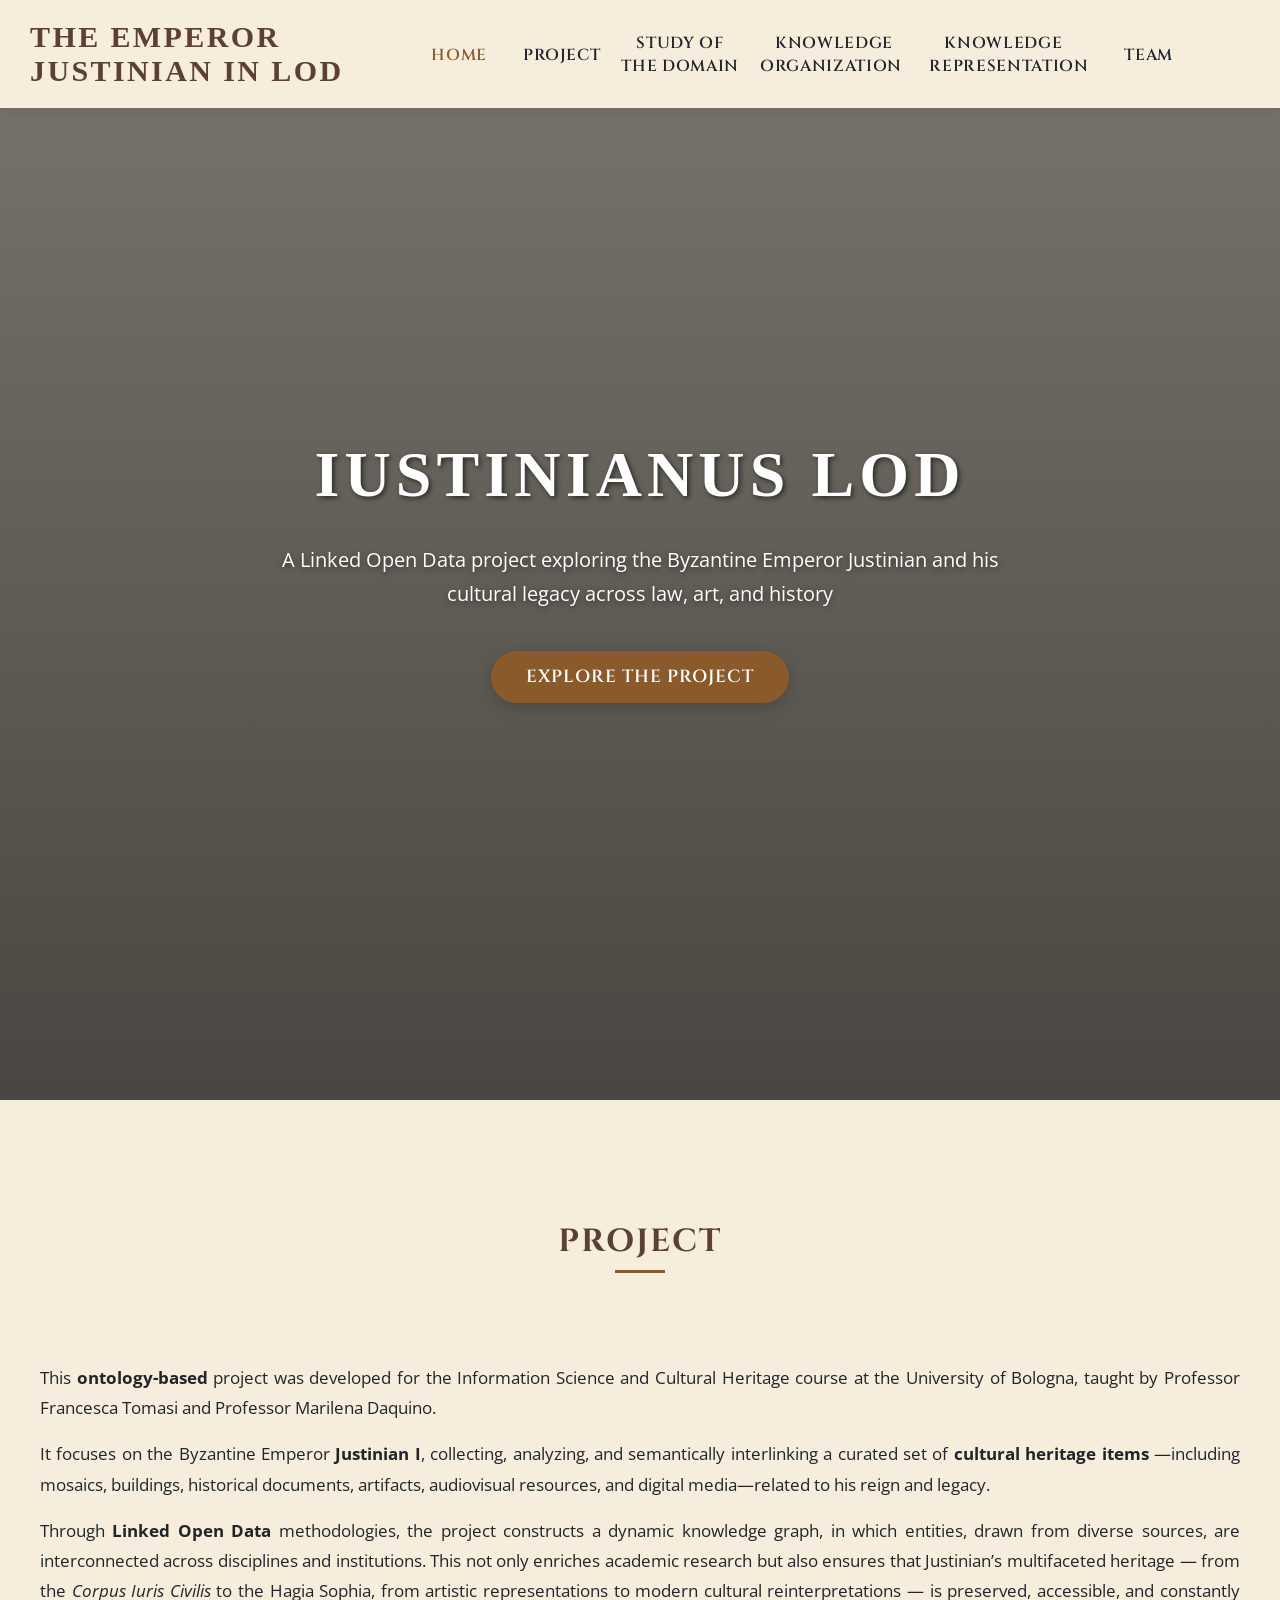
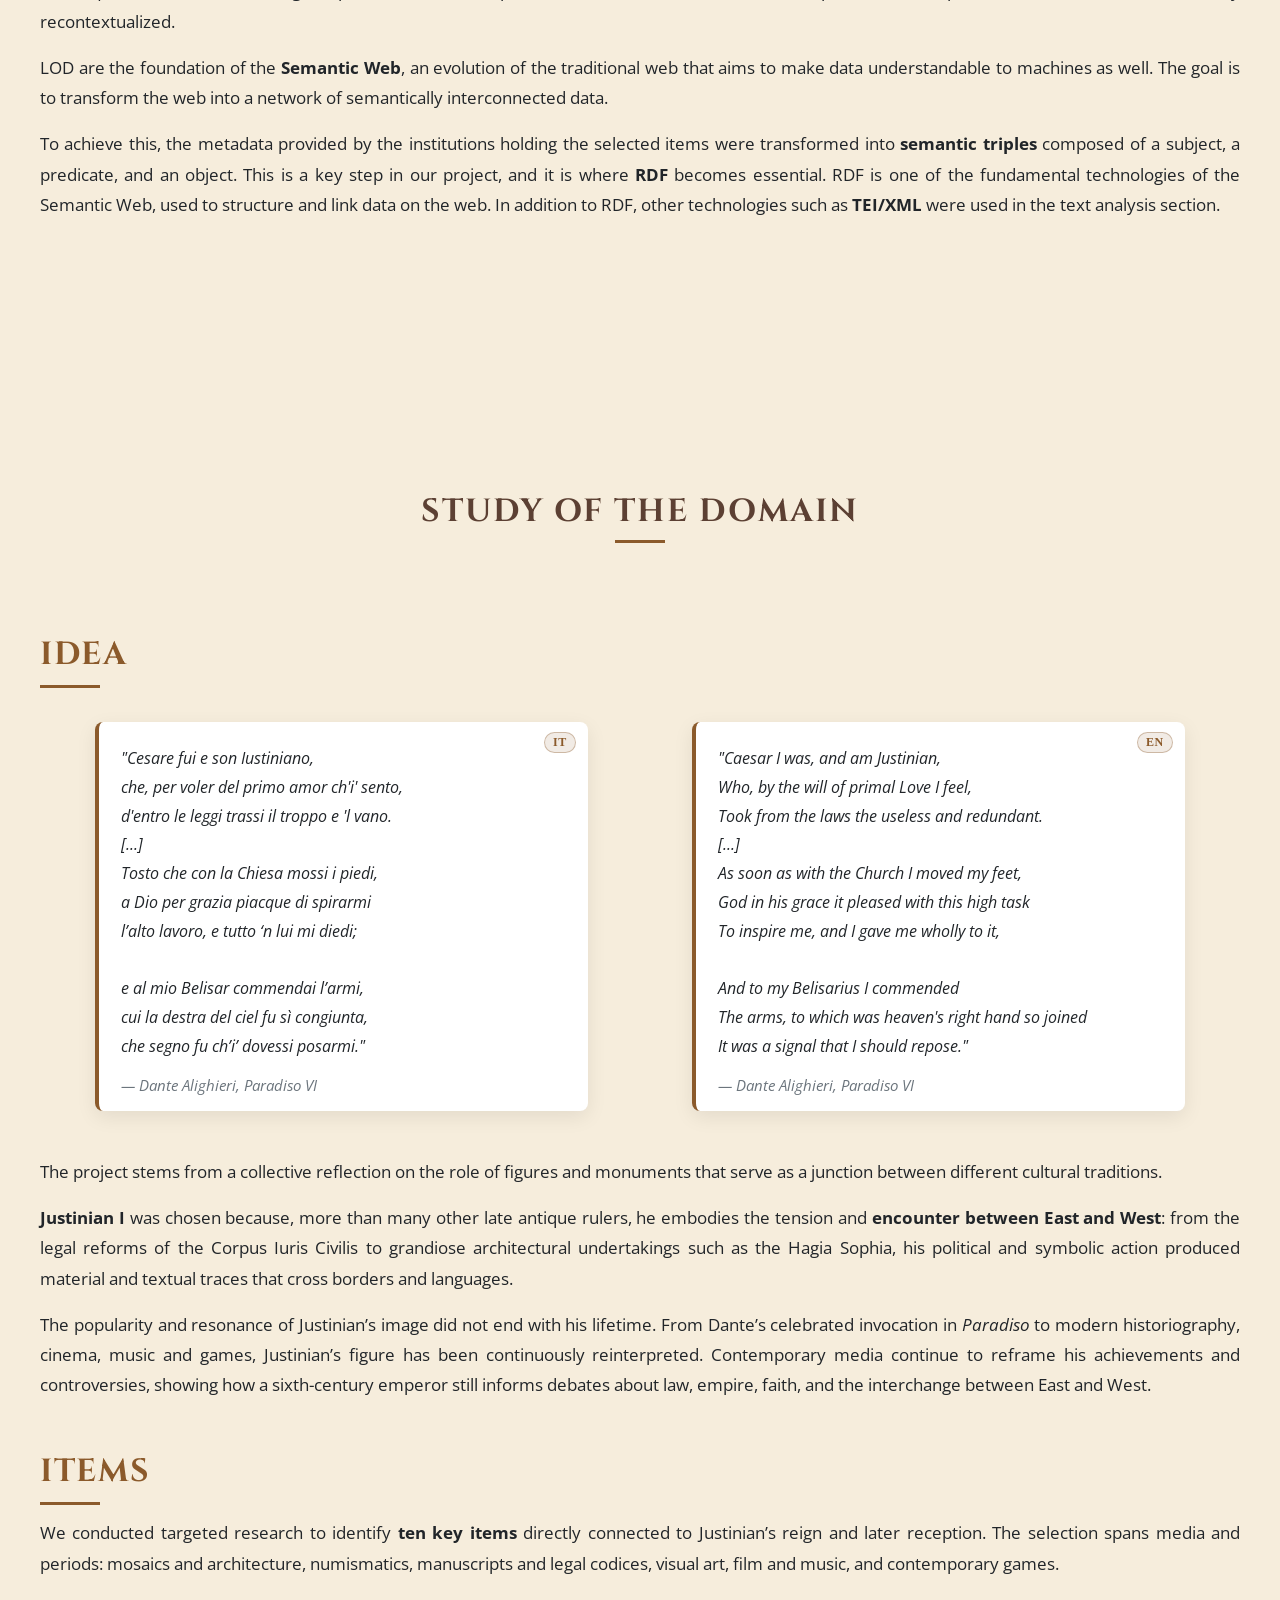
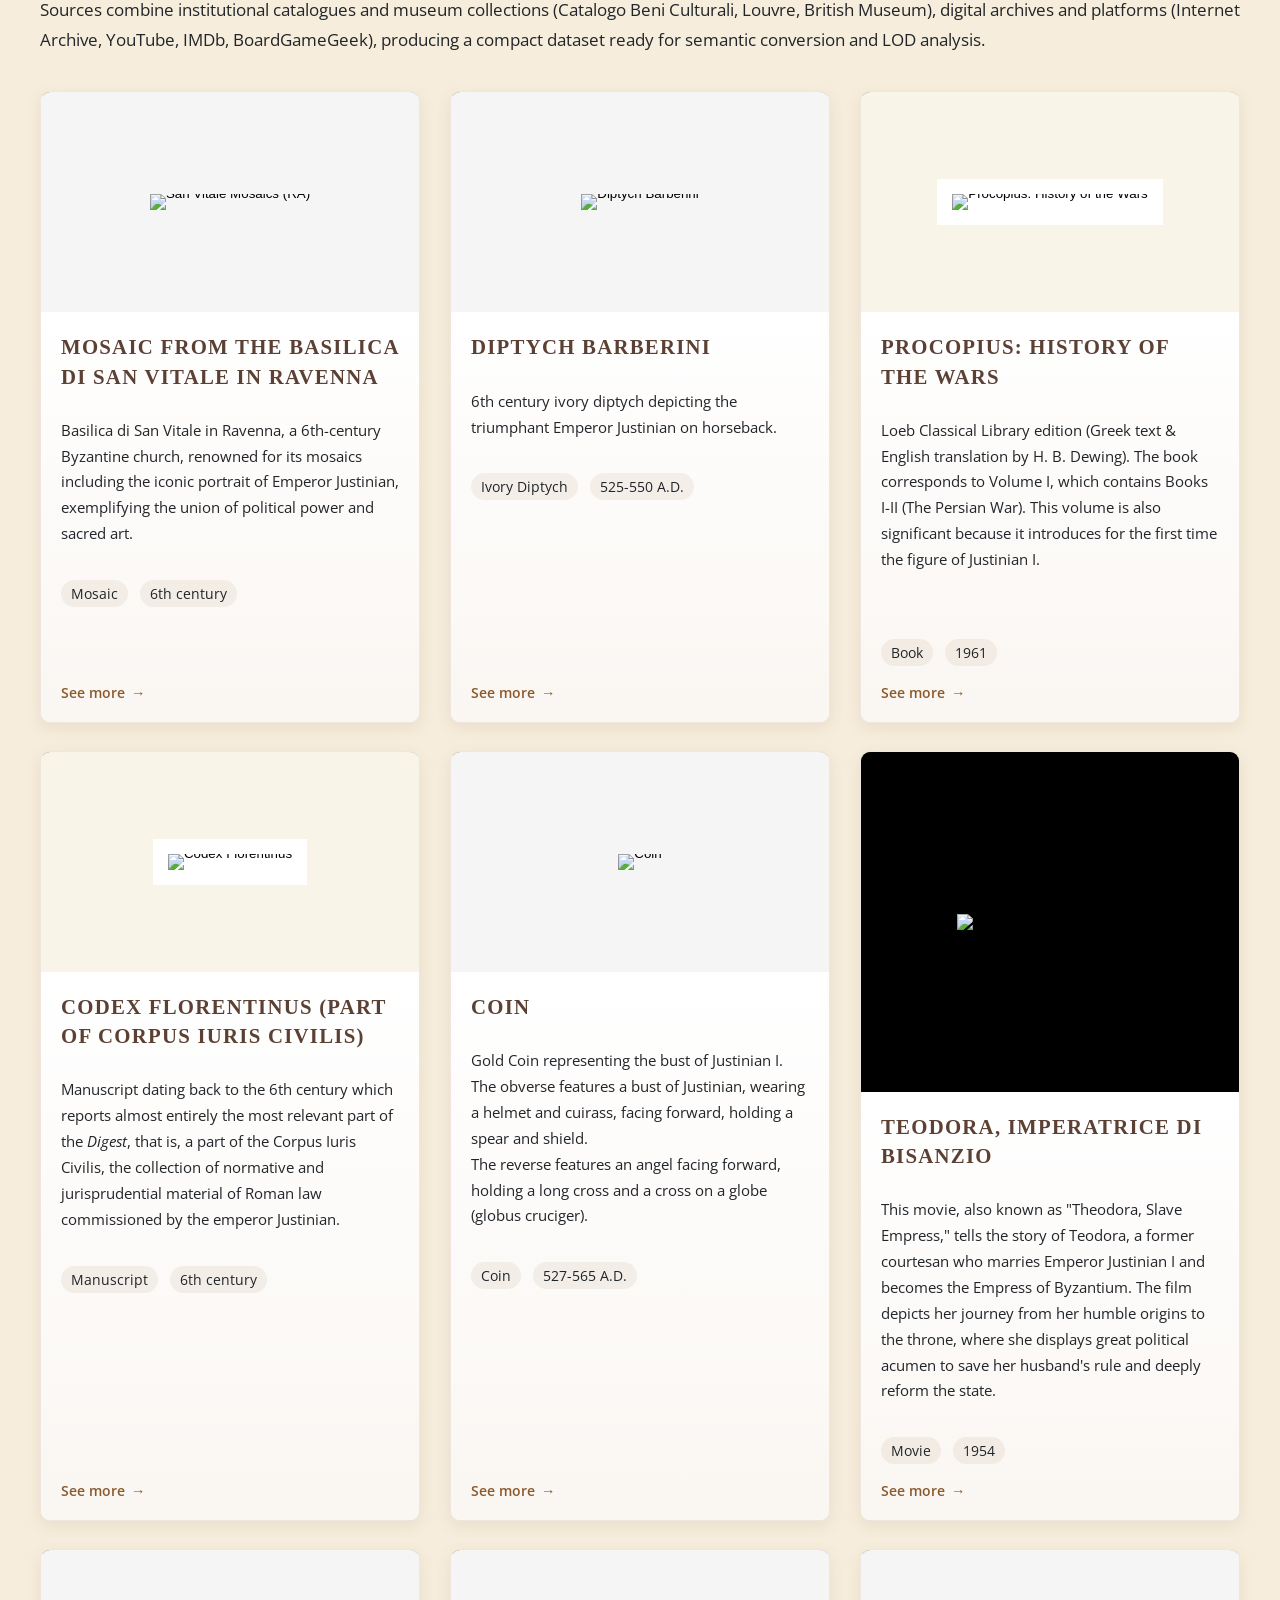
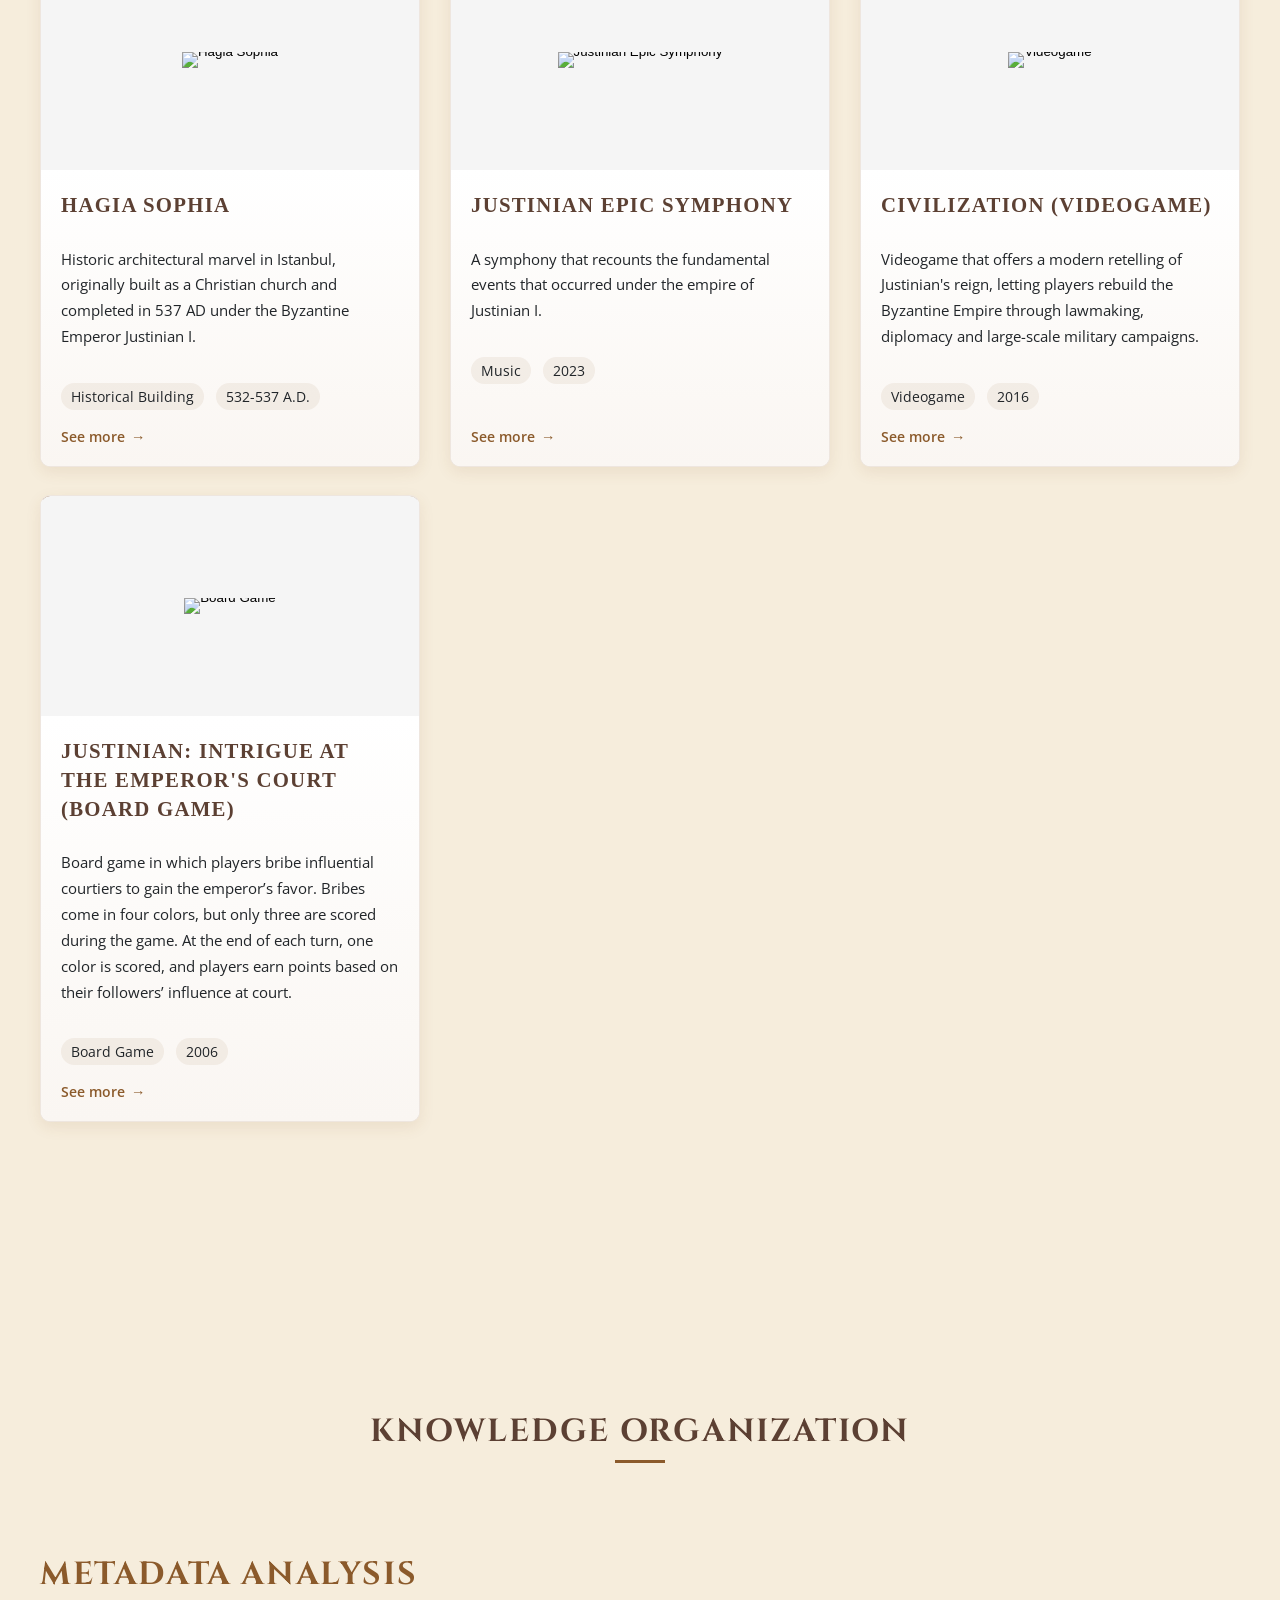
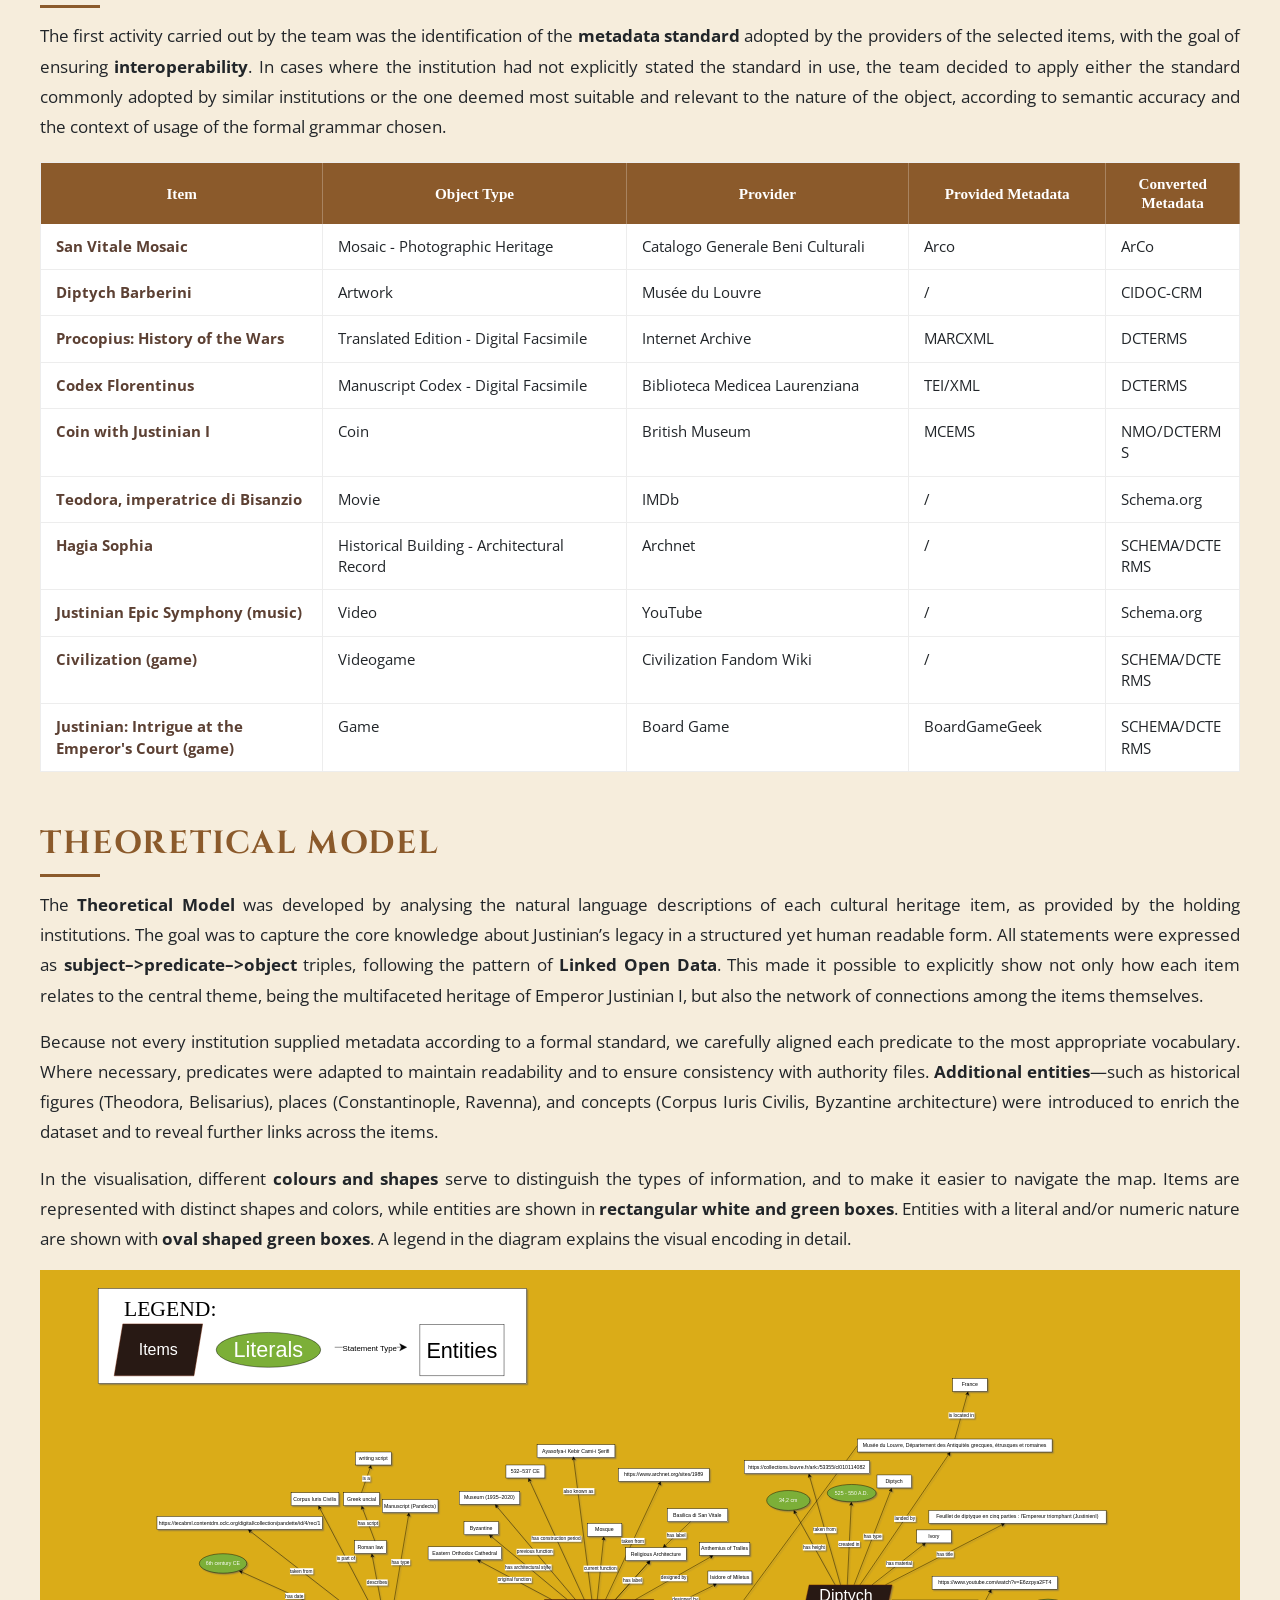
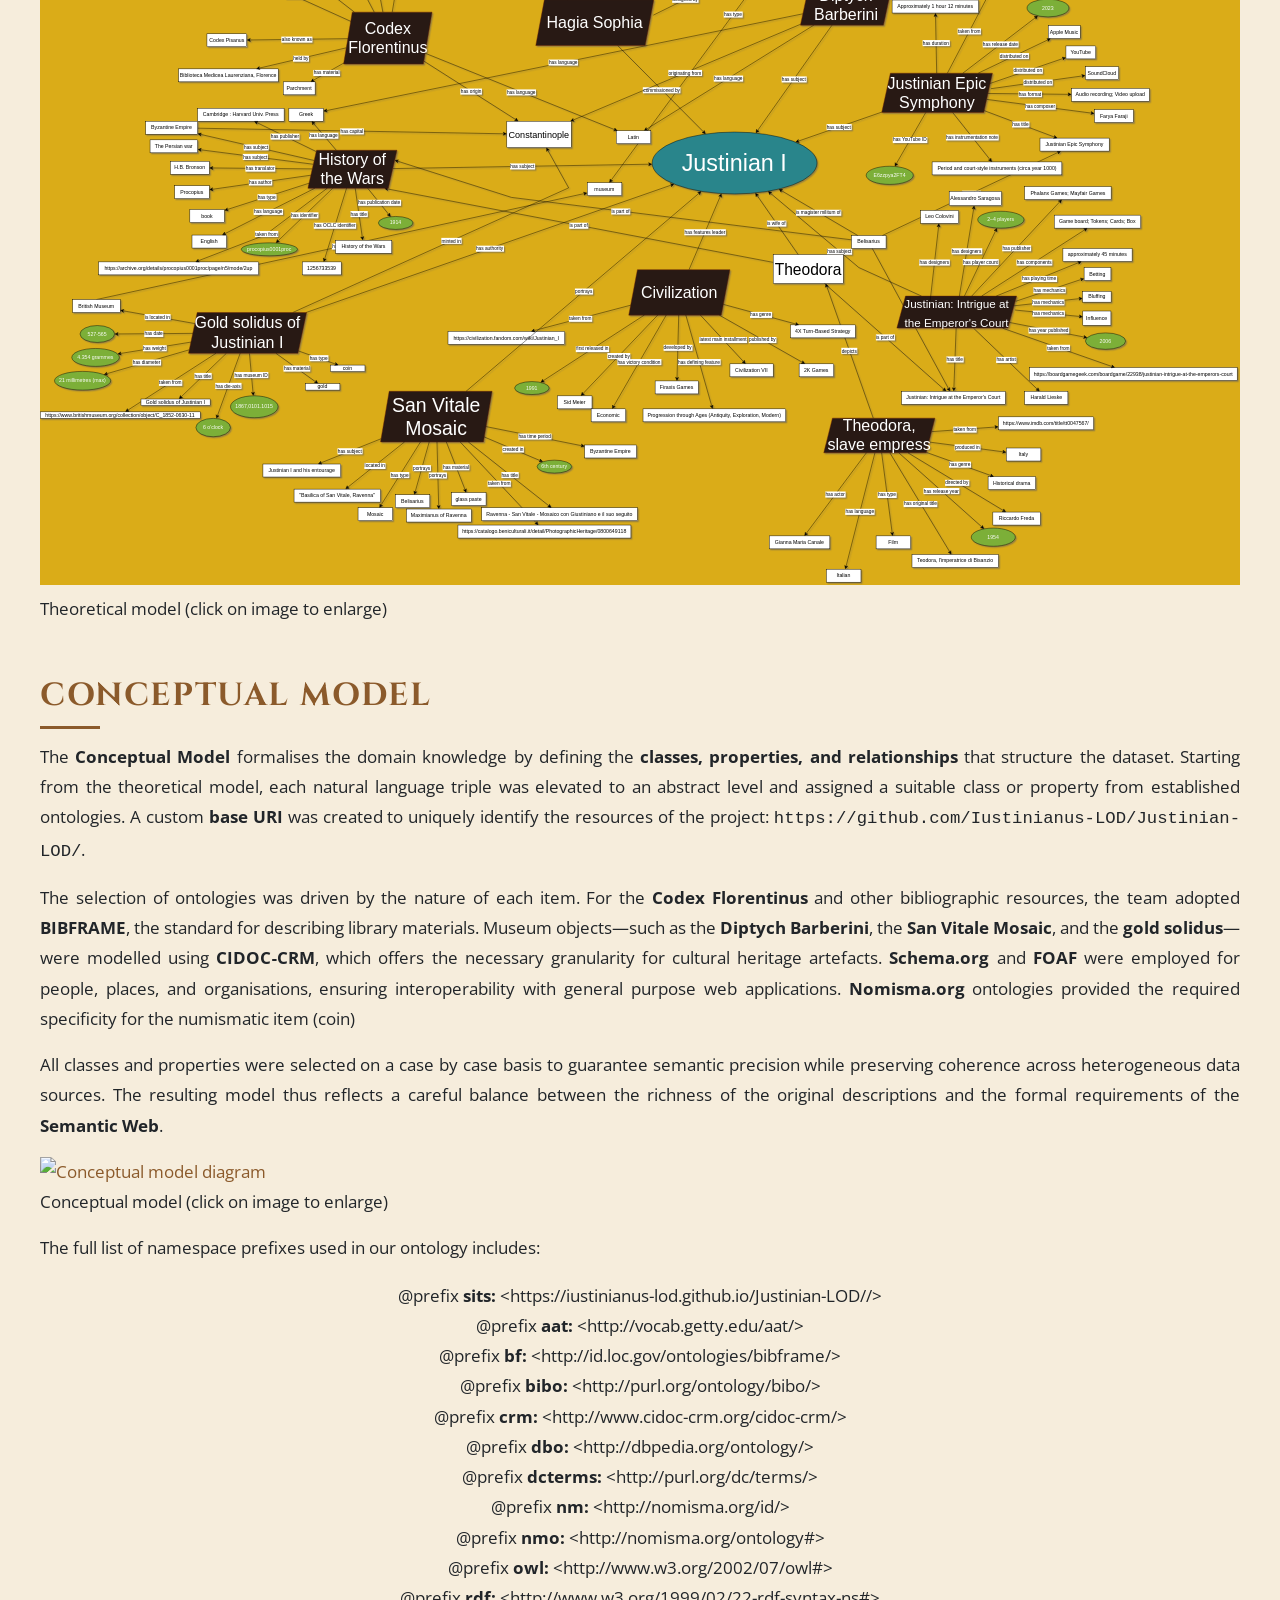
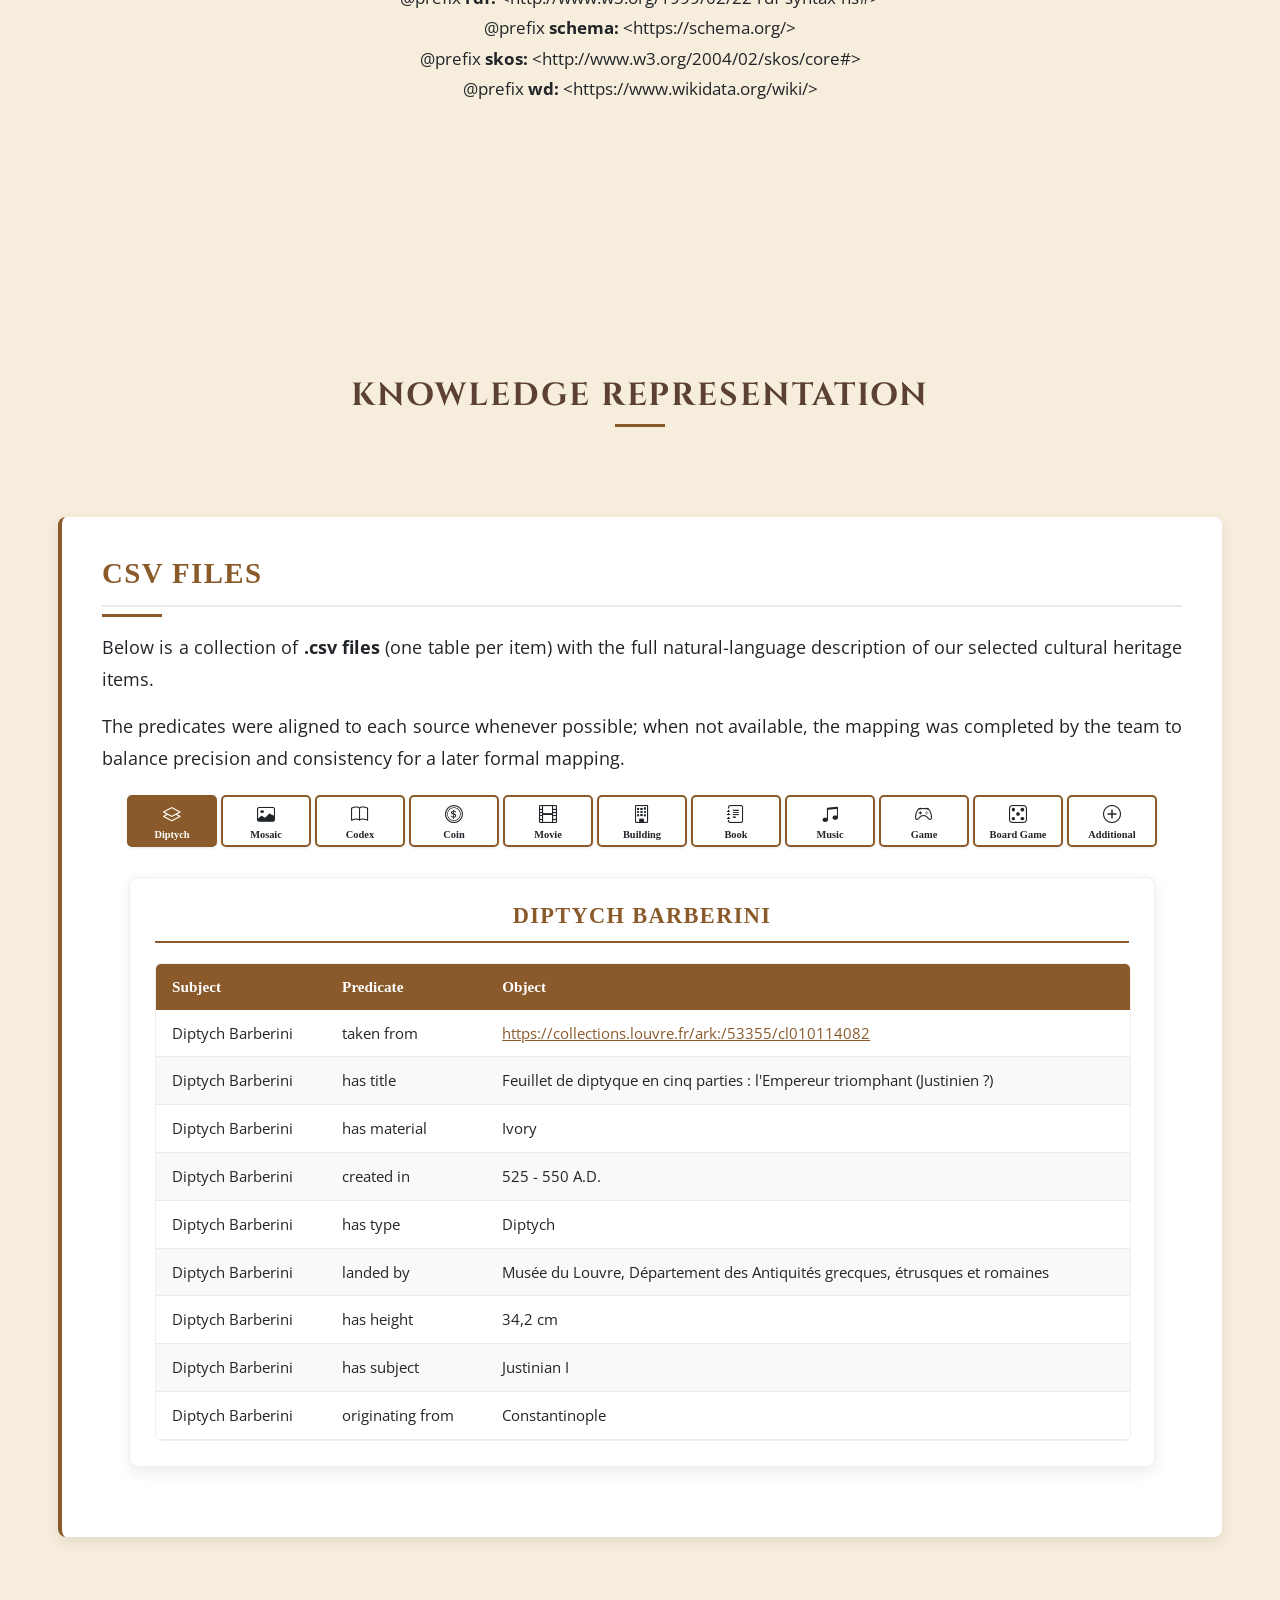
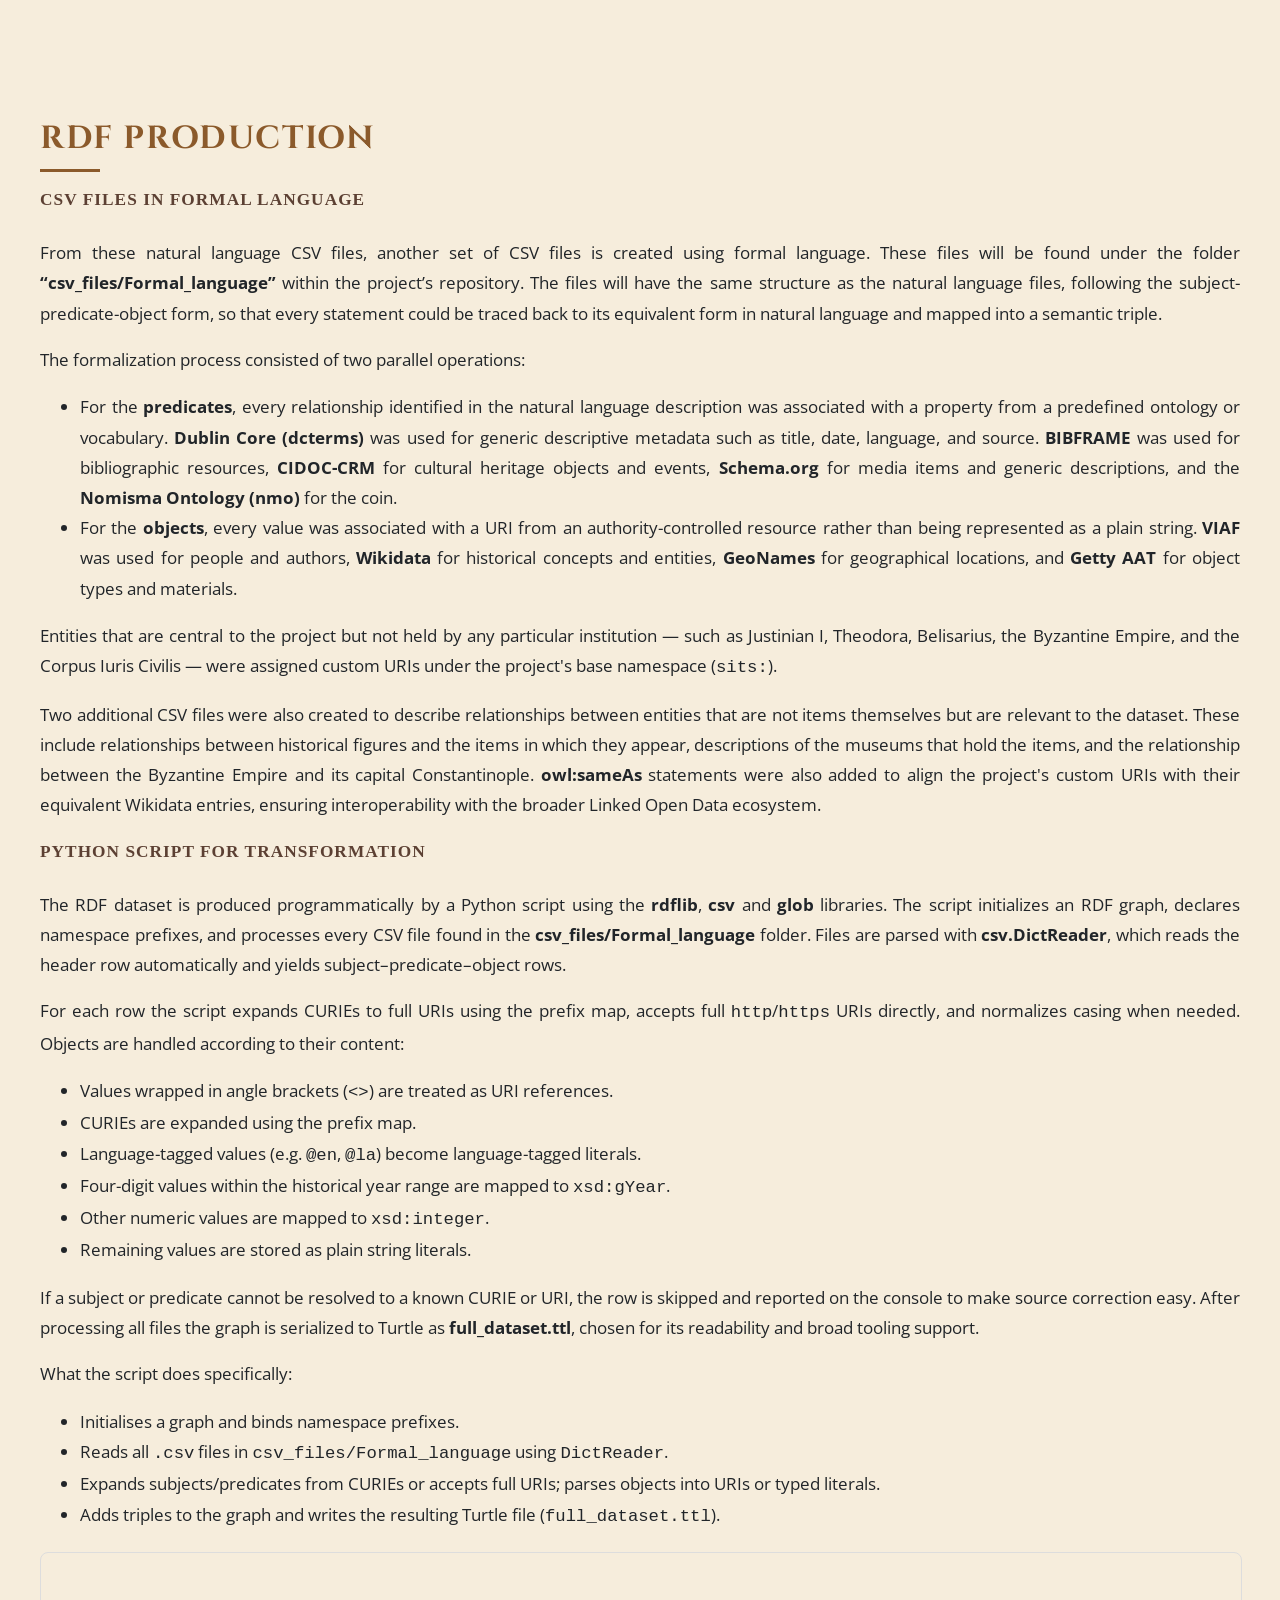
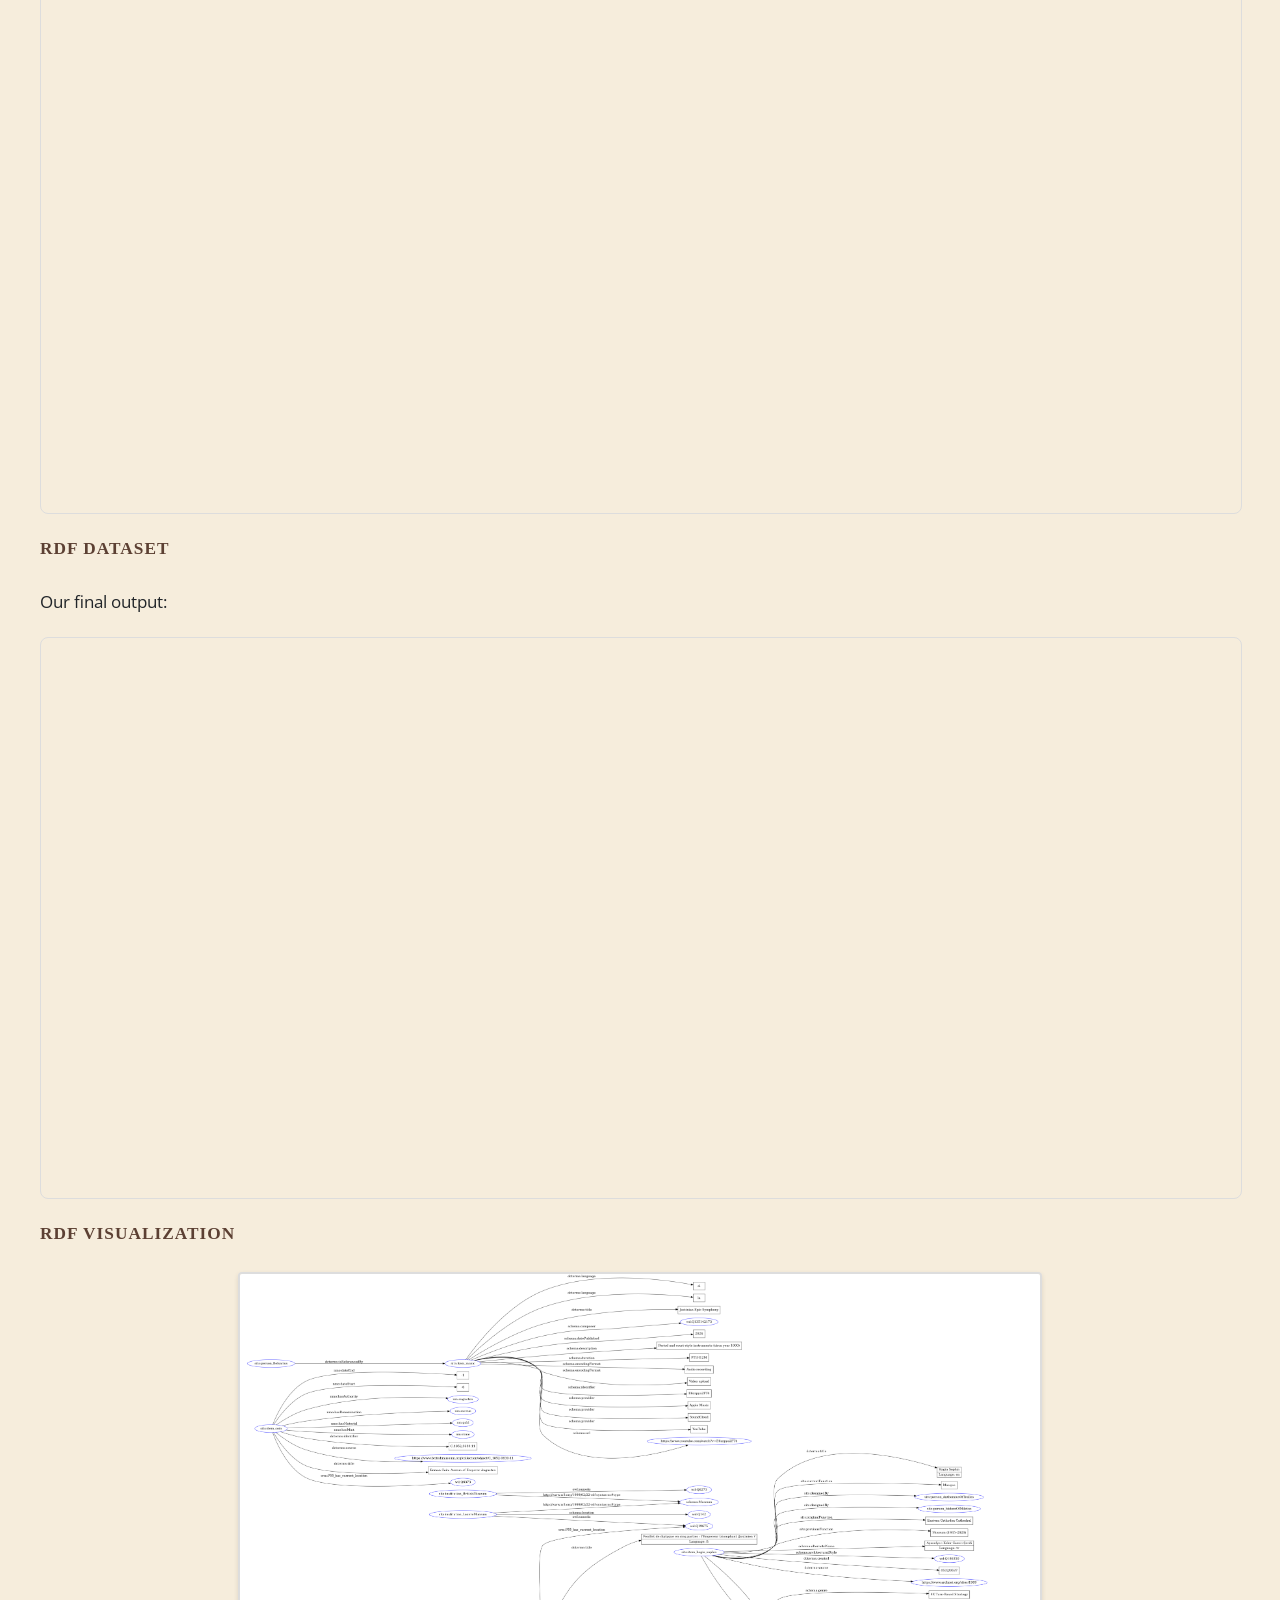
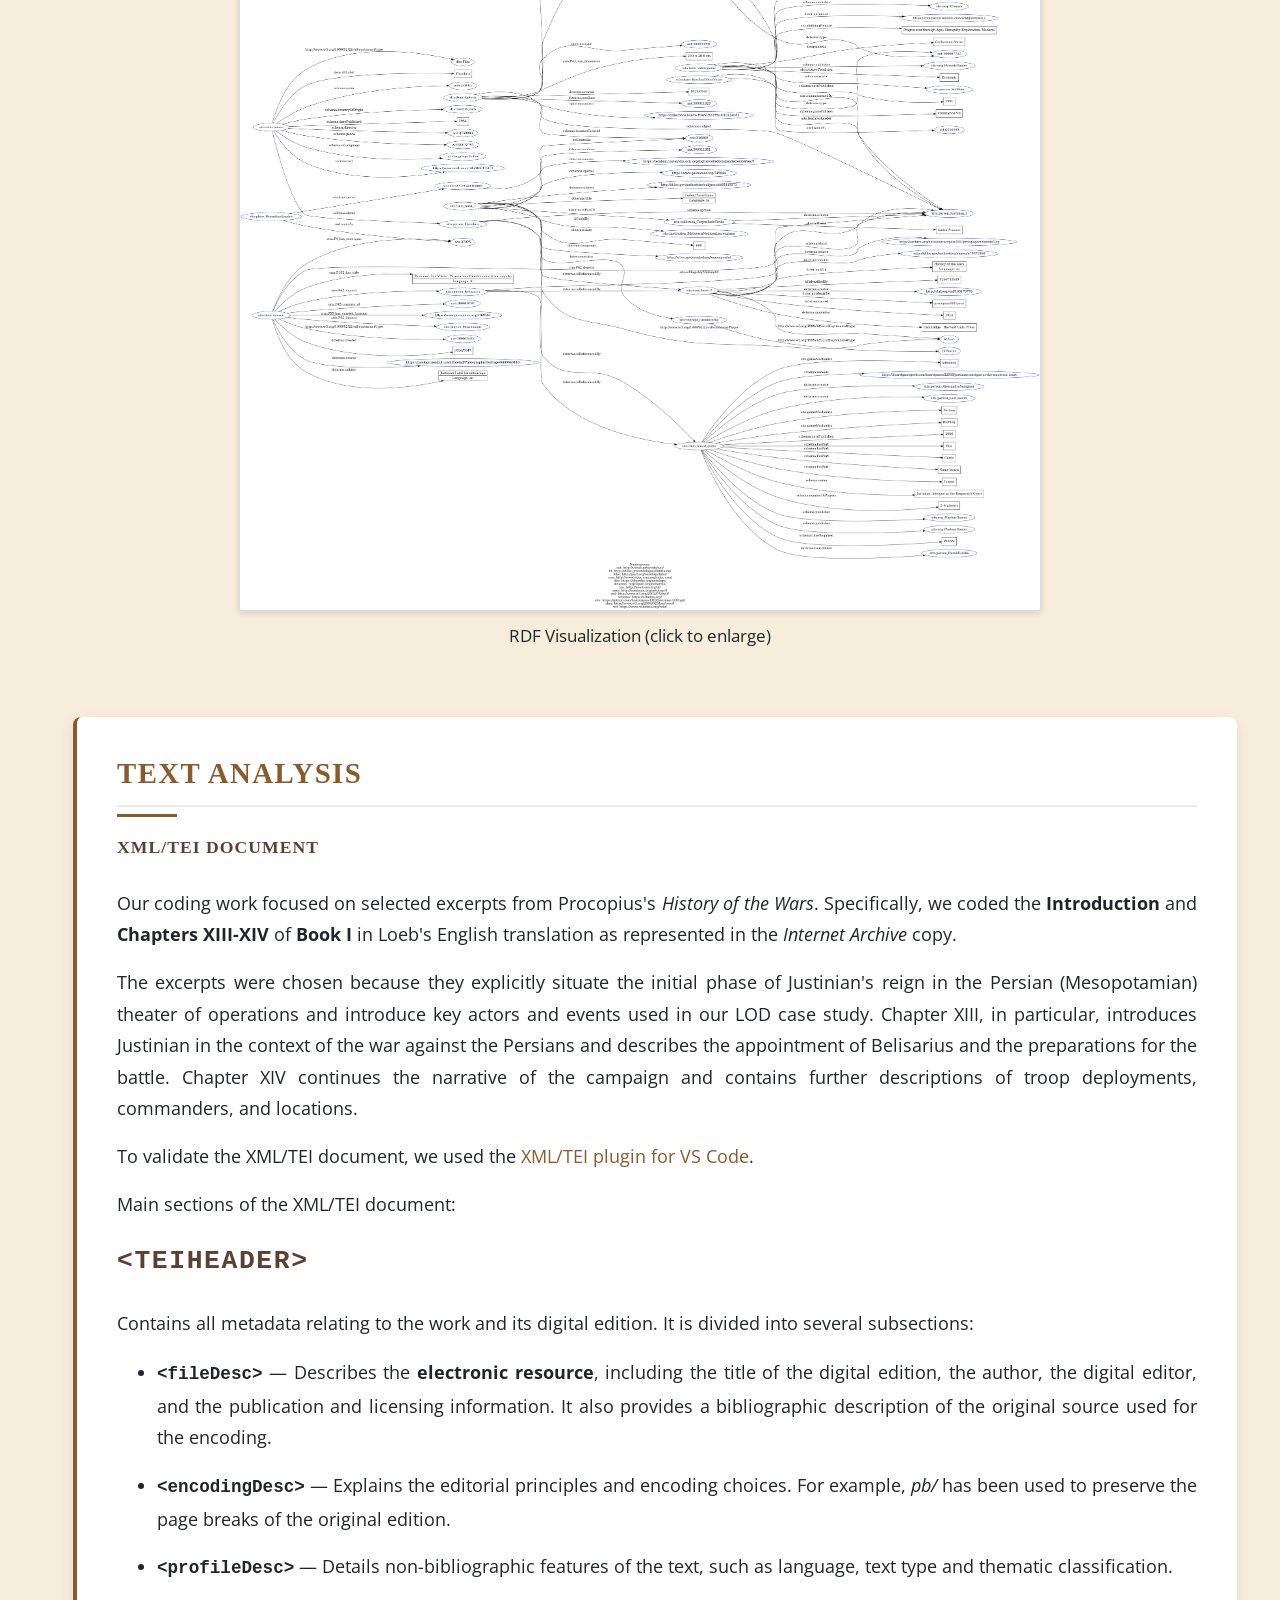
==== commit f65d99b8: "changed rdf viz" ====
--- a/index.html
+++ b/index.html
@@ -1666,7 +1666,7 @@
 
         <div class="idea-text">
           <h4>RDF Visualization</h4>
-          <div class="image-container text-center my-4">
+          <div class="image-container rdf-visualization my-4">
             <a href="assets/img/rdf_visualization.png" target="_blank" style="display: inline-block;">
               <img src="assets/img/rdf_visualization.png" alt="RDF Visualization diagram" class="img-fluid model-image"
                 style="max-width: 800px; width: 100%; height: auto; cursor: pointer; border: 2px solid #ddd; border-radius: 4px; box-shadow: 0 2px 5px rgba(0,0,0,0.1);">
@@ -2050,4 +2050,4 @@
 
 </body>
 
-</html>+</html>
--- a/assets/css/main.css
+++ b/assets/css/main.css
@@ -76,6 +76,14 @@
   .term:hover, .term-concept:hover {
     background-color: #ffeaa7;
     cursor: help;
+  }
+
+  /* Center RDF visualization image and caption */
+  .rdf-visualization {
+    display: flex;
+    flex-direction: column;
+    align-items: center;
+    text-align: center;
   }
 
 
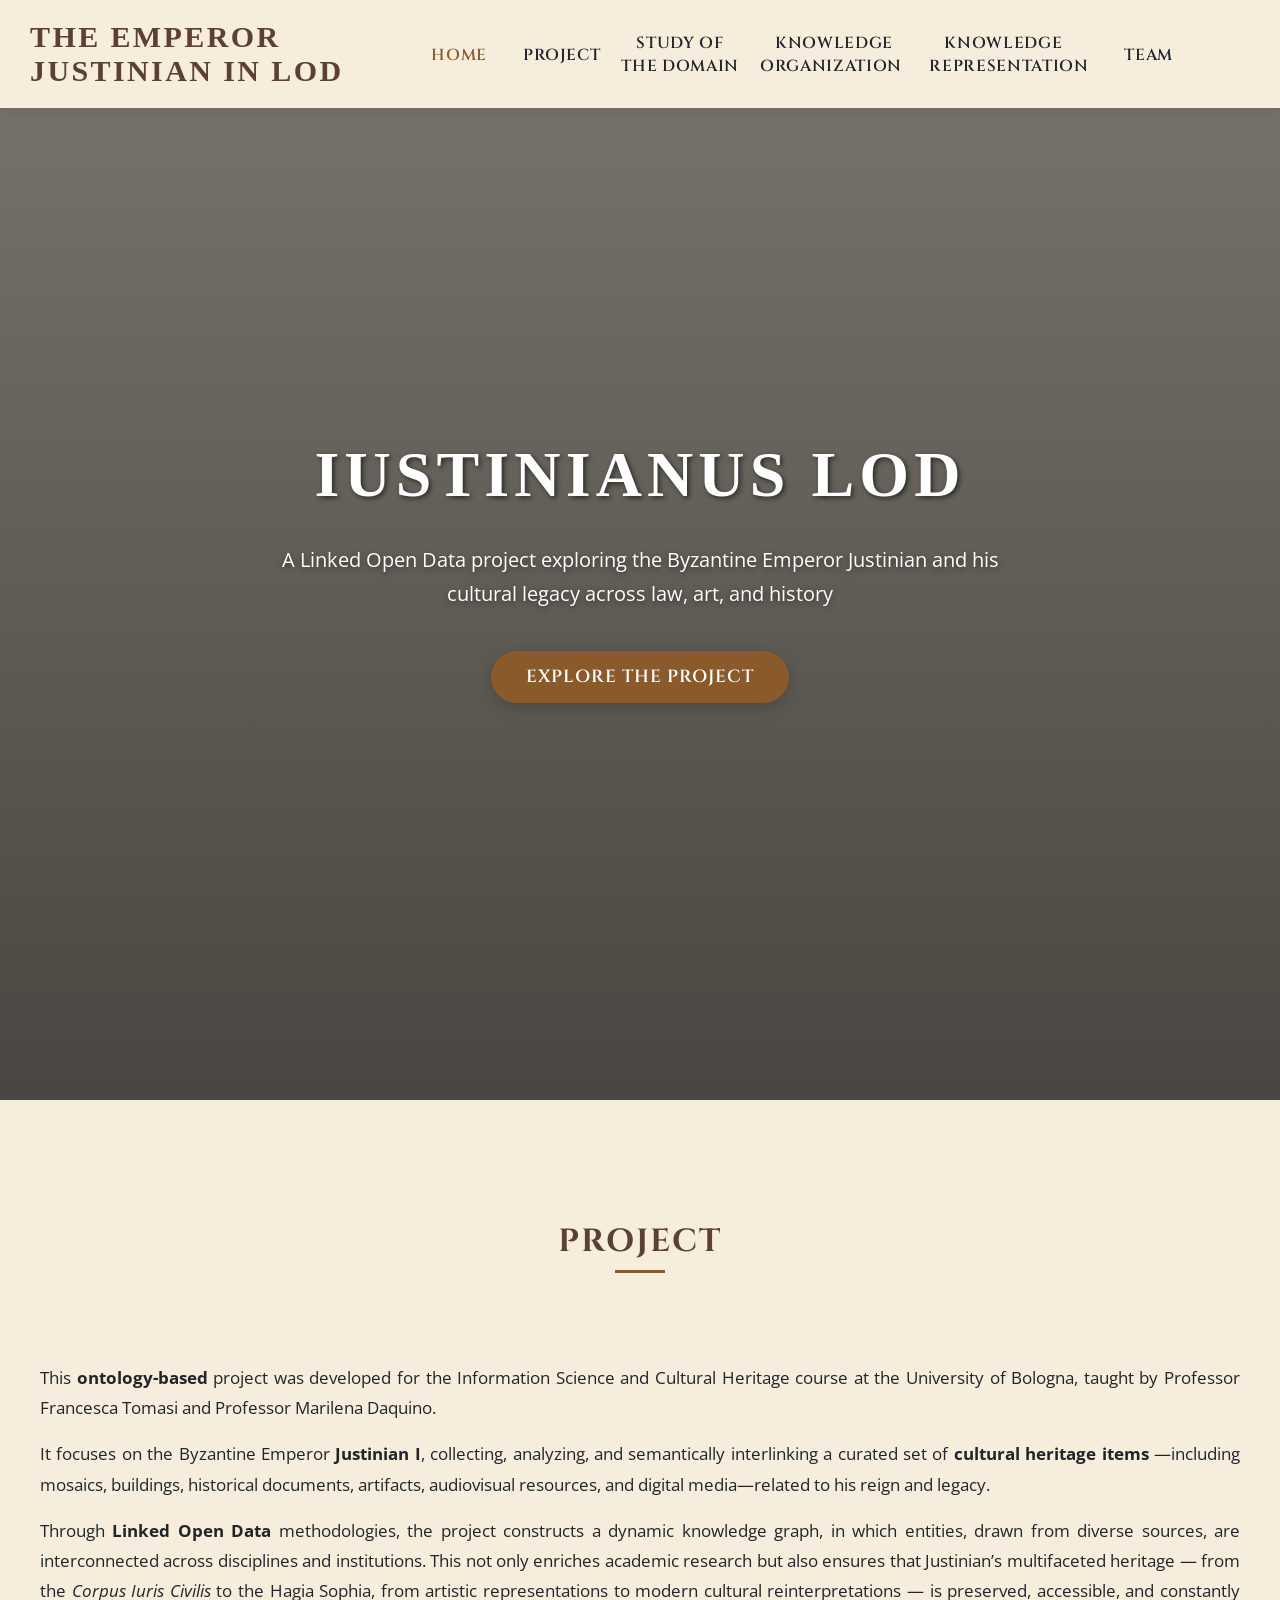
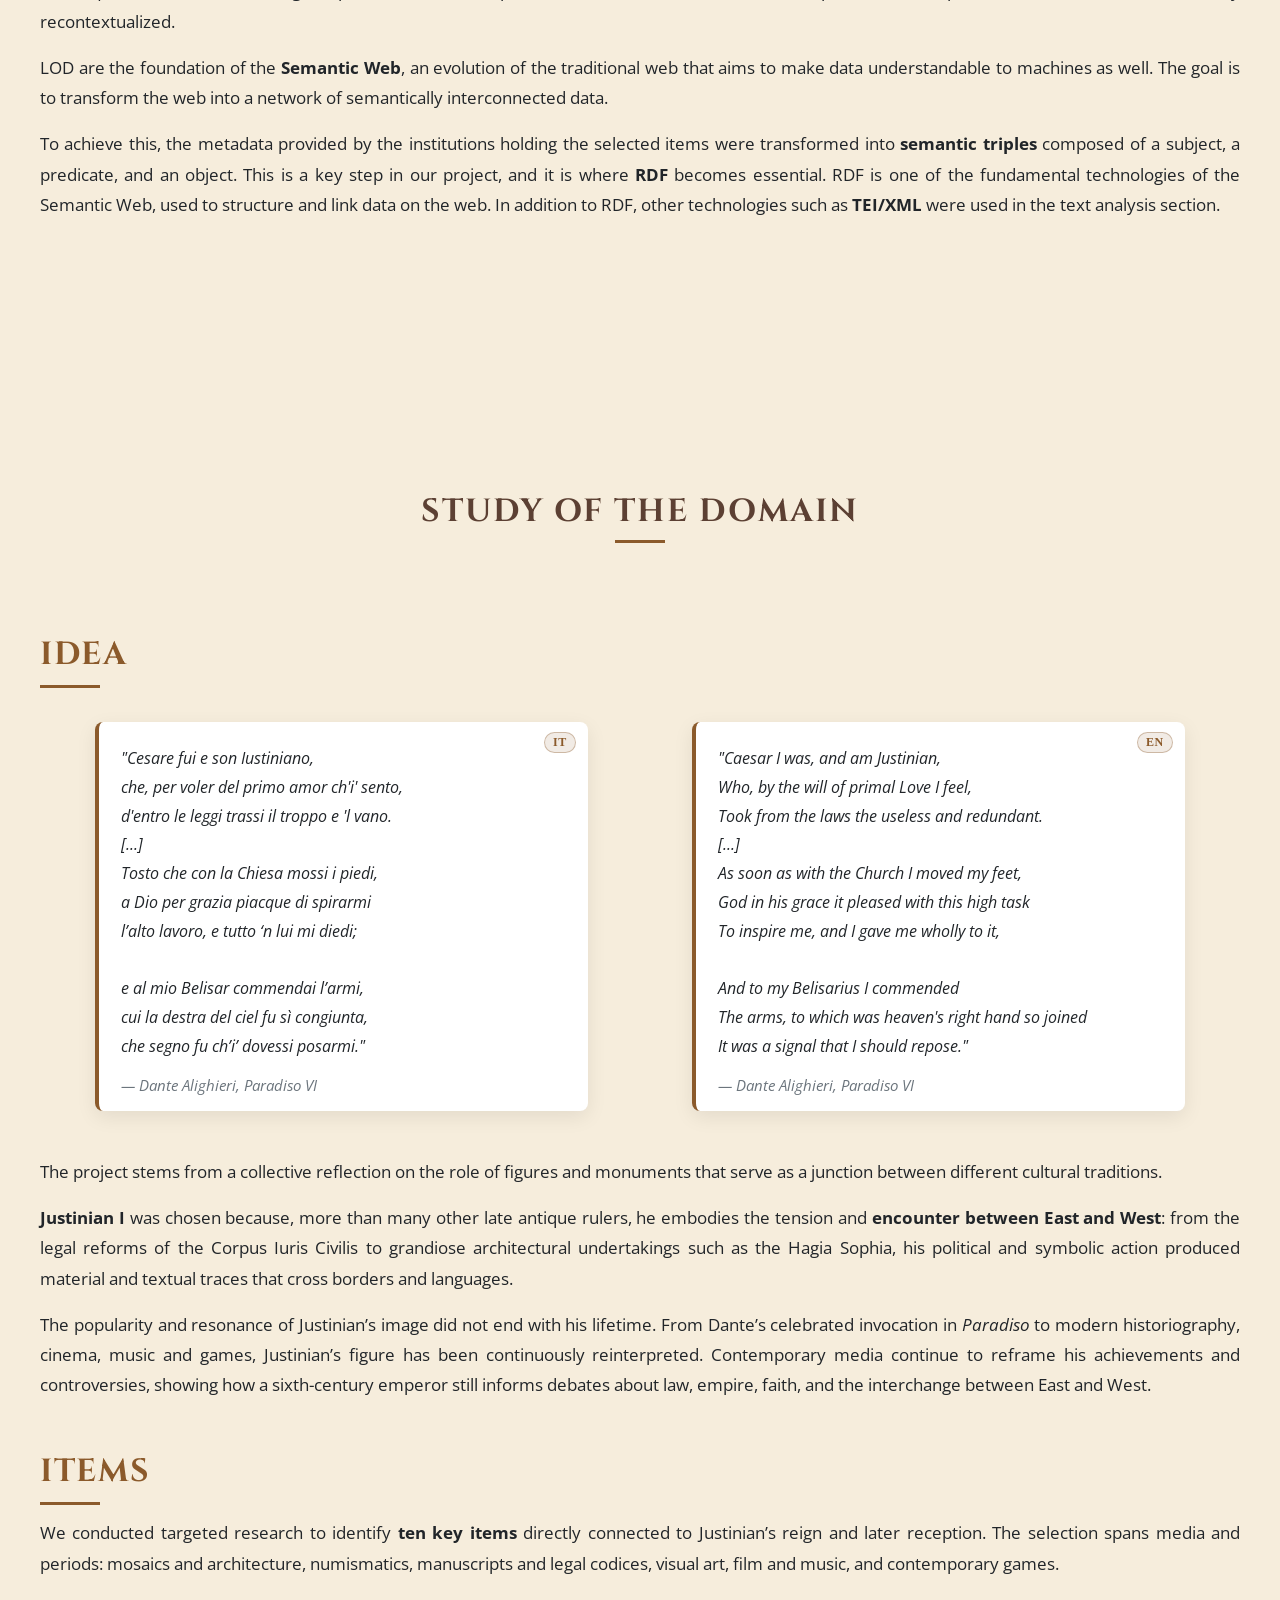
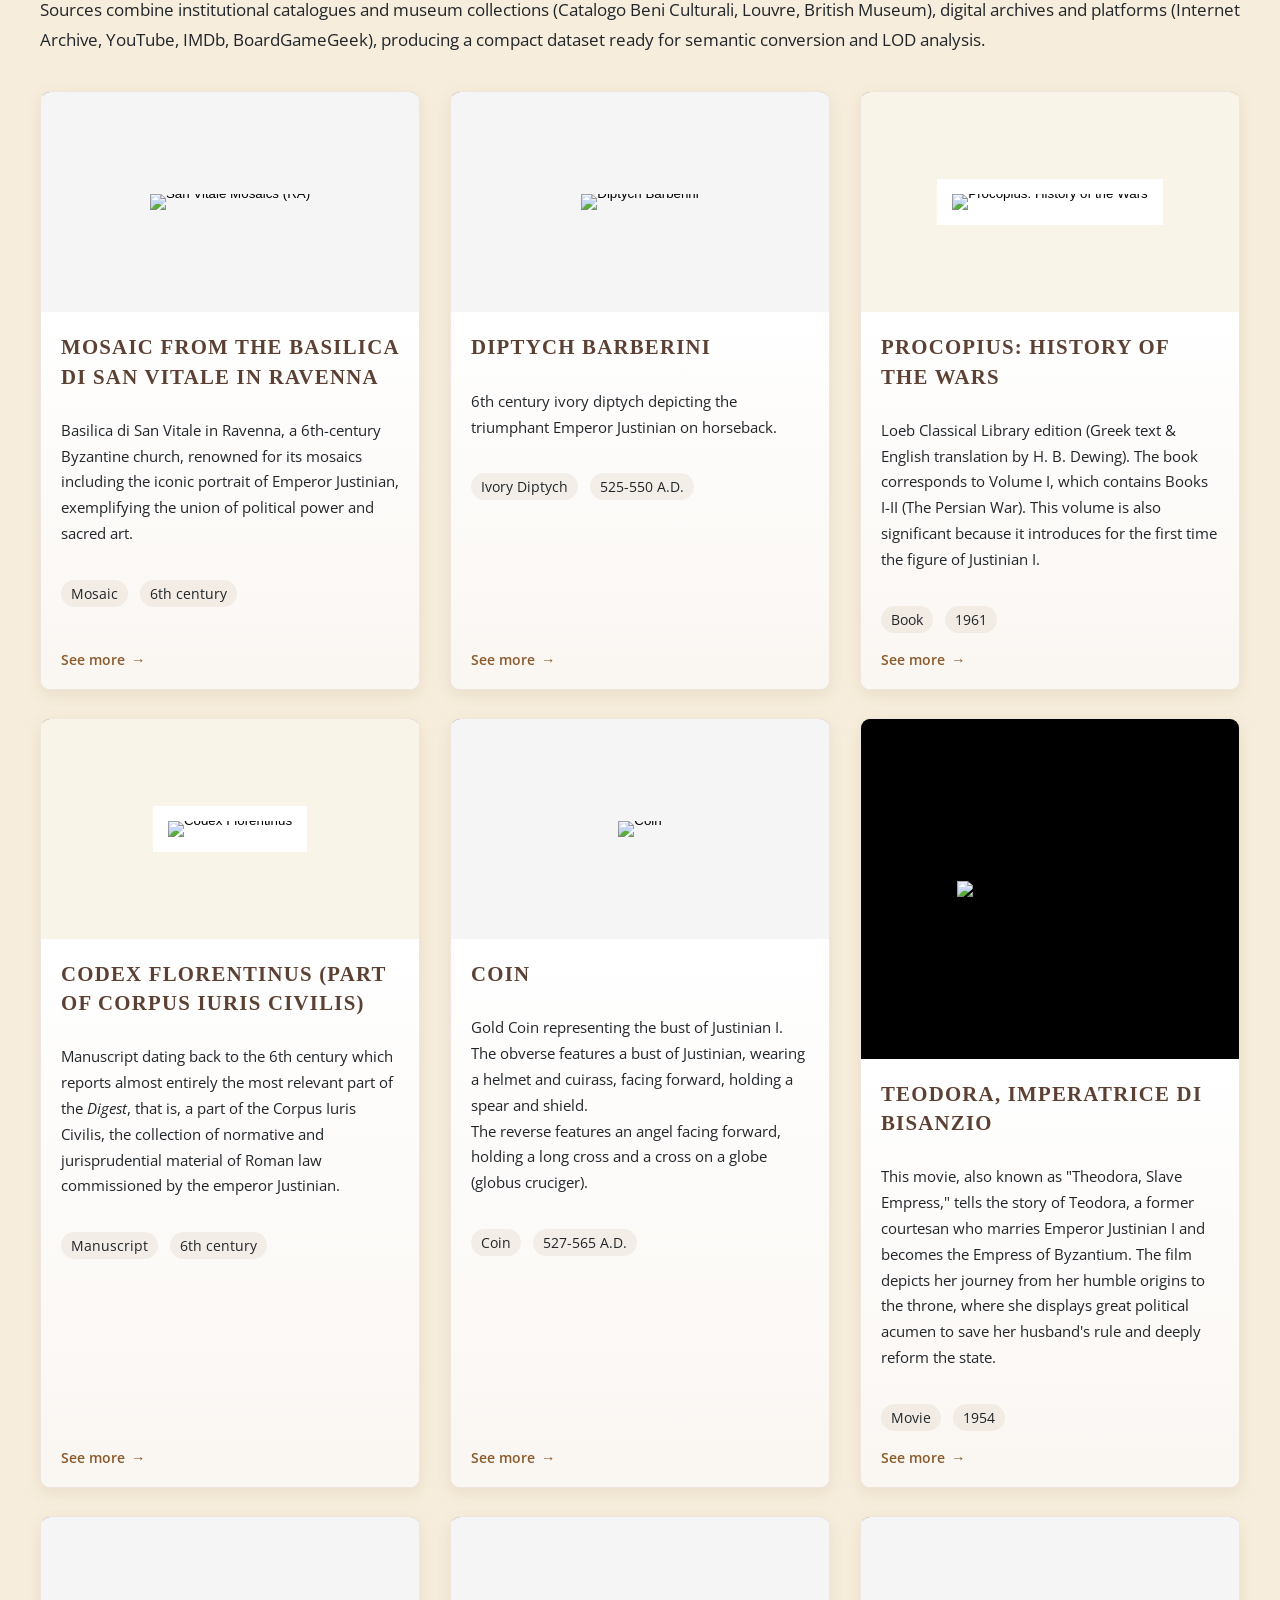
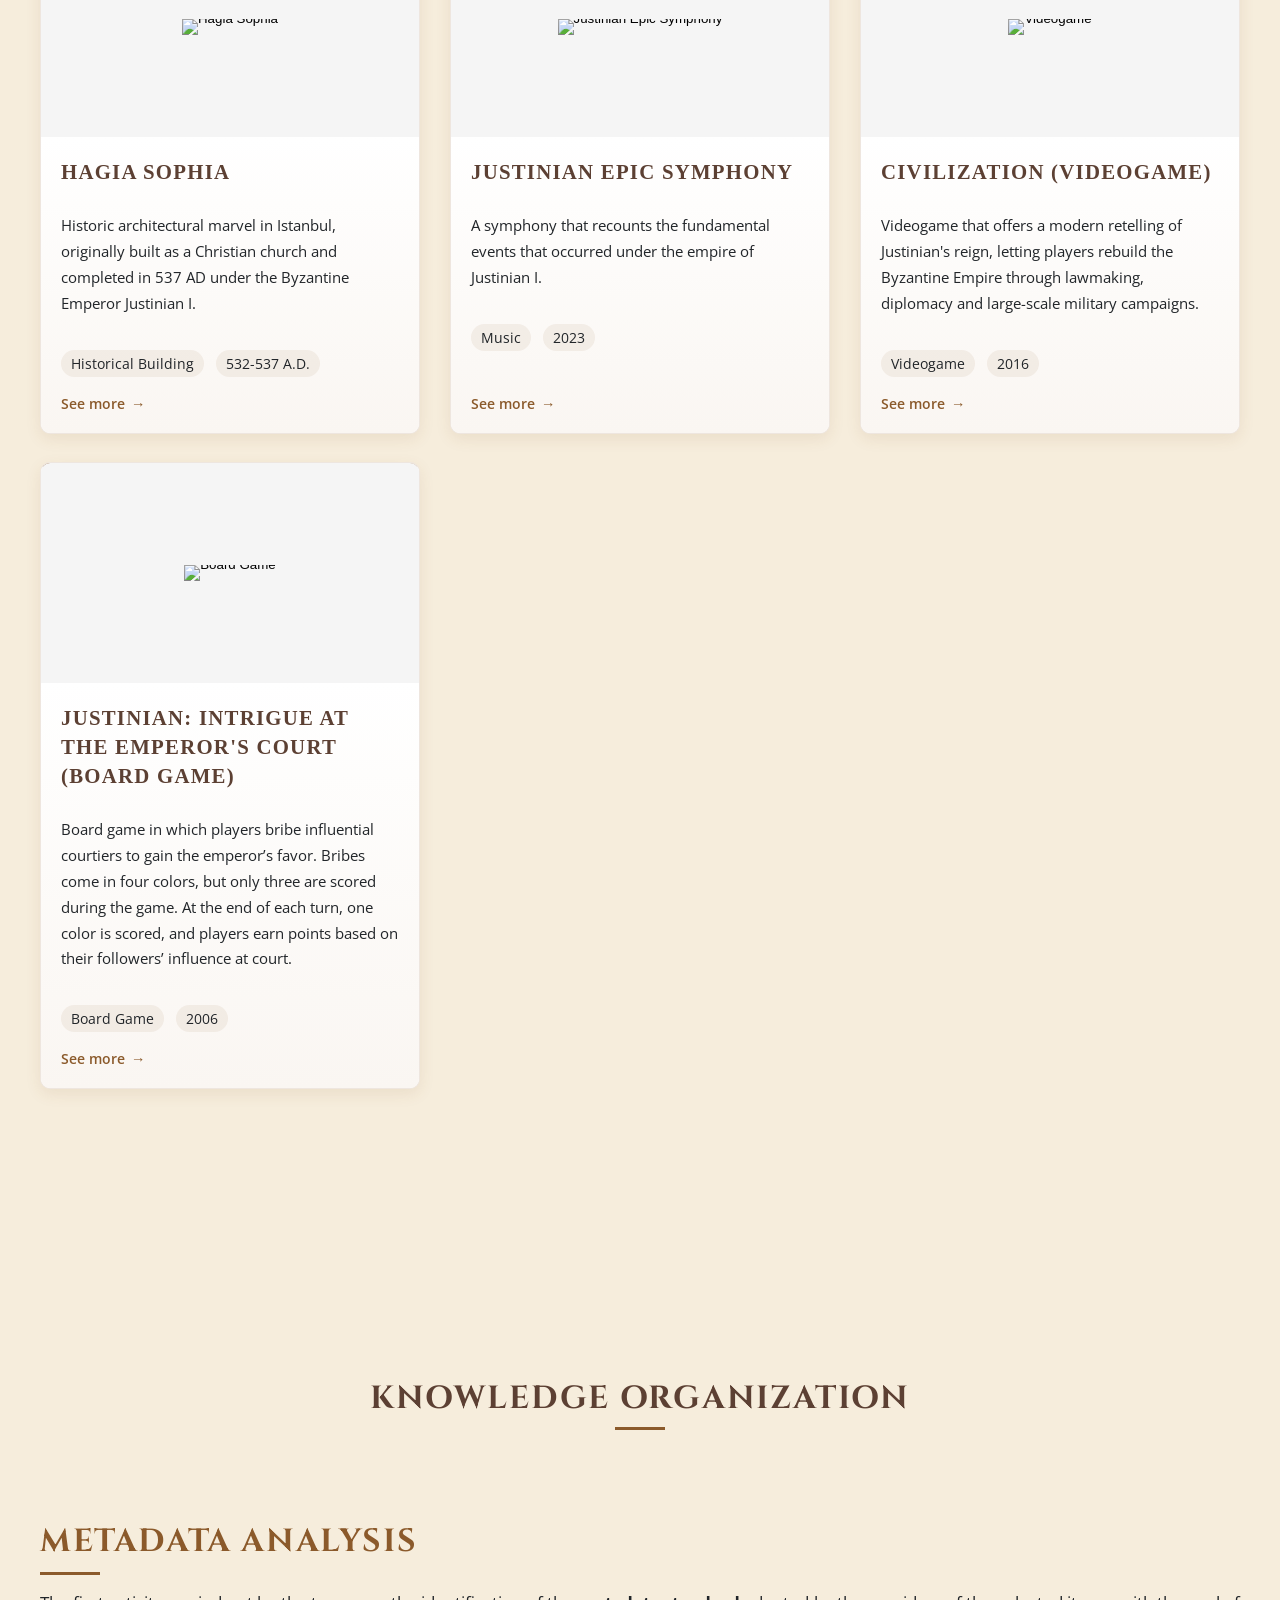
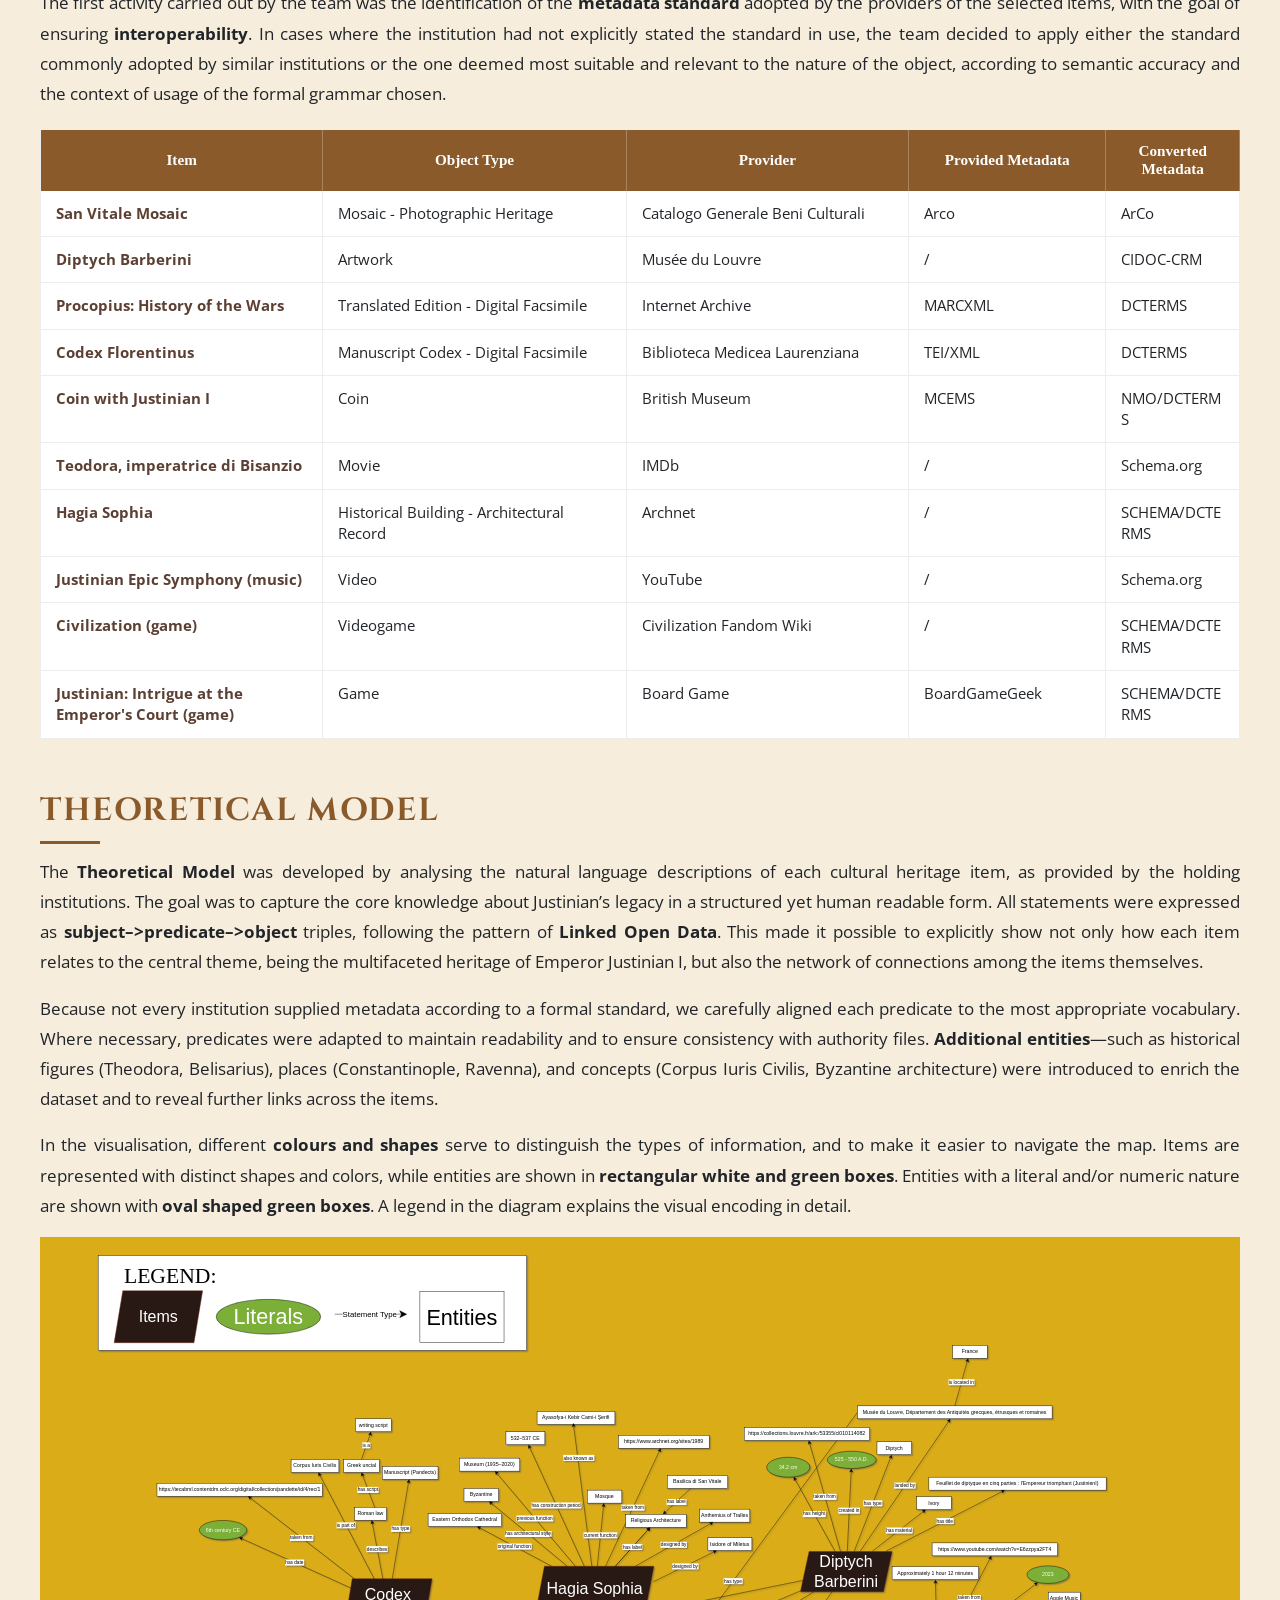
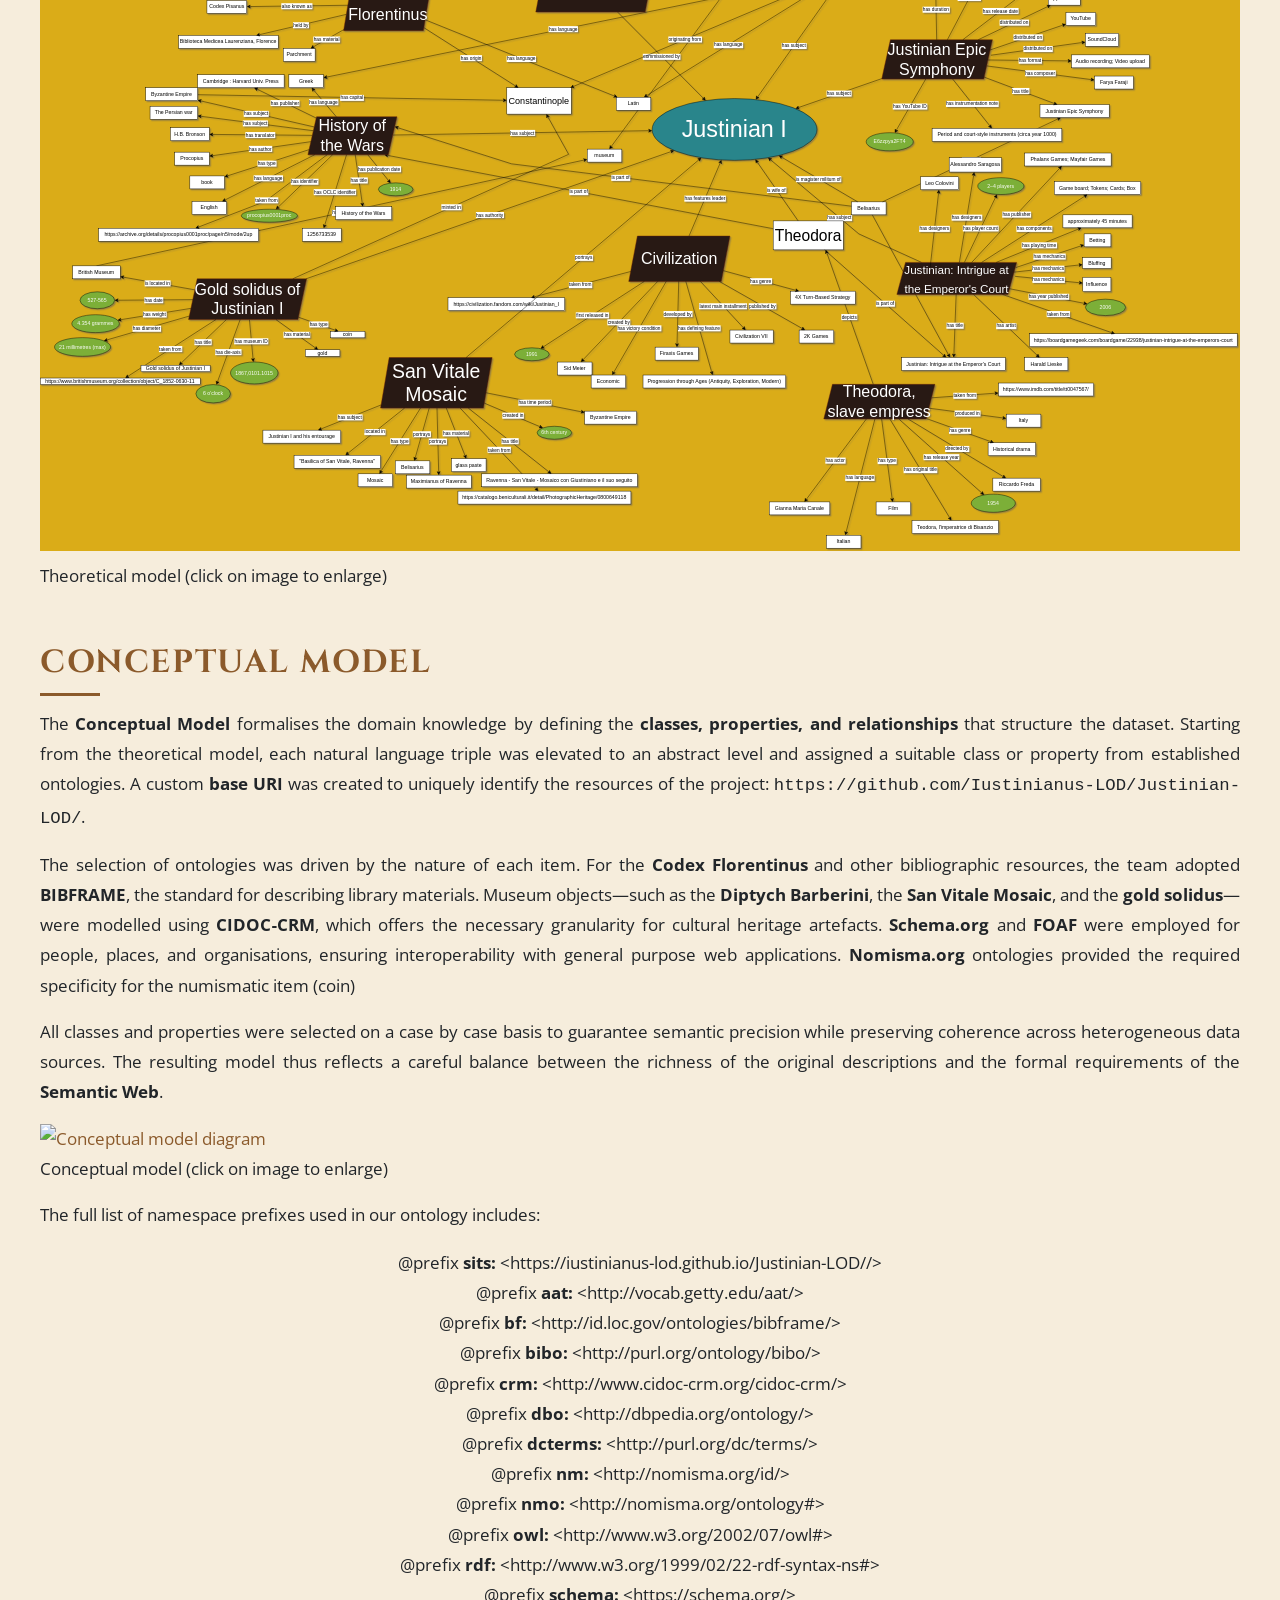
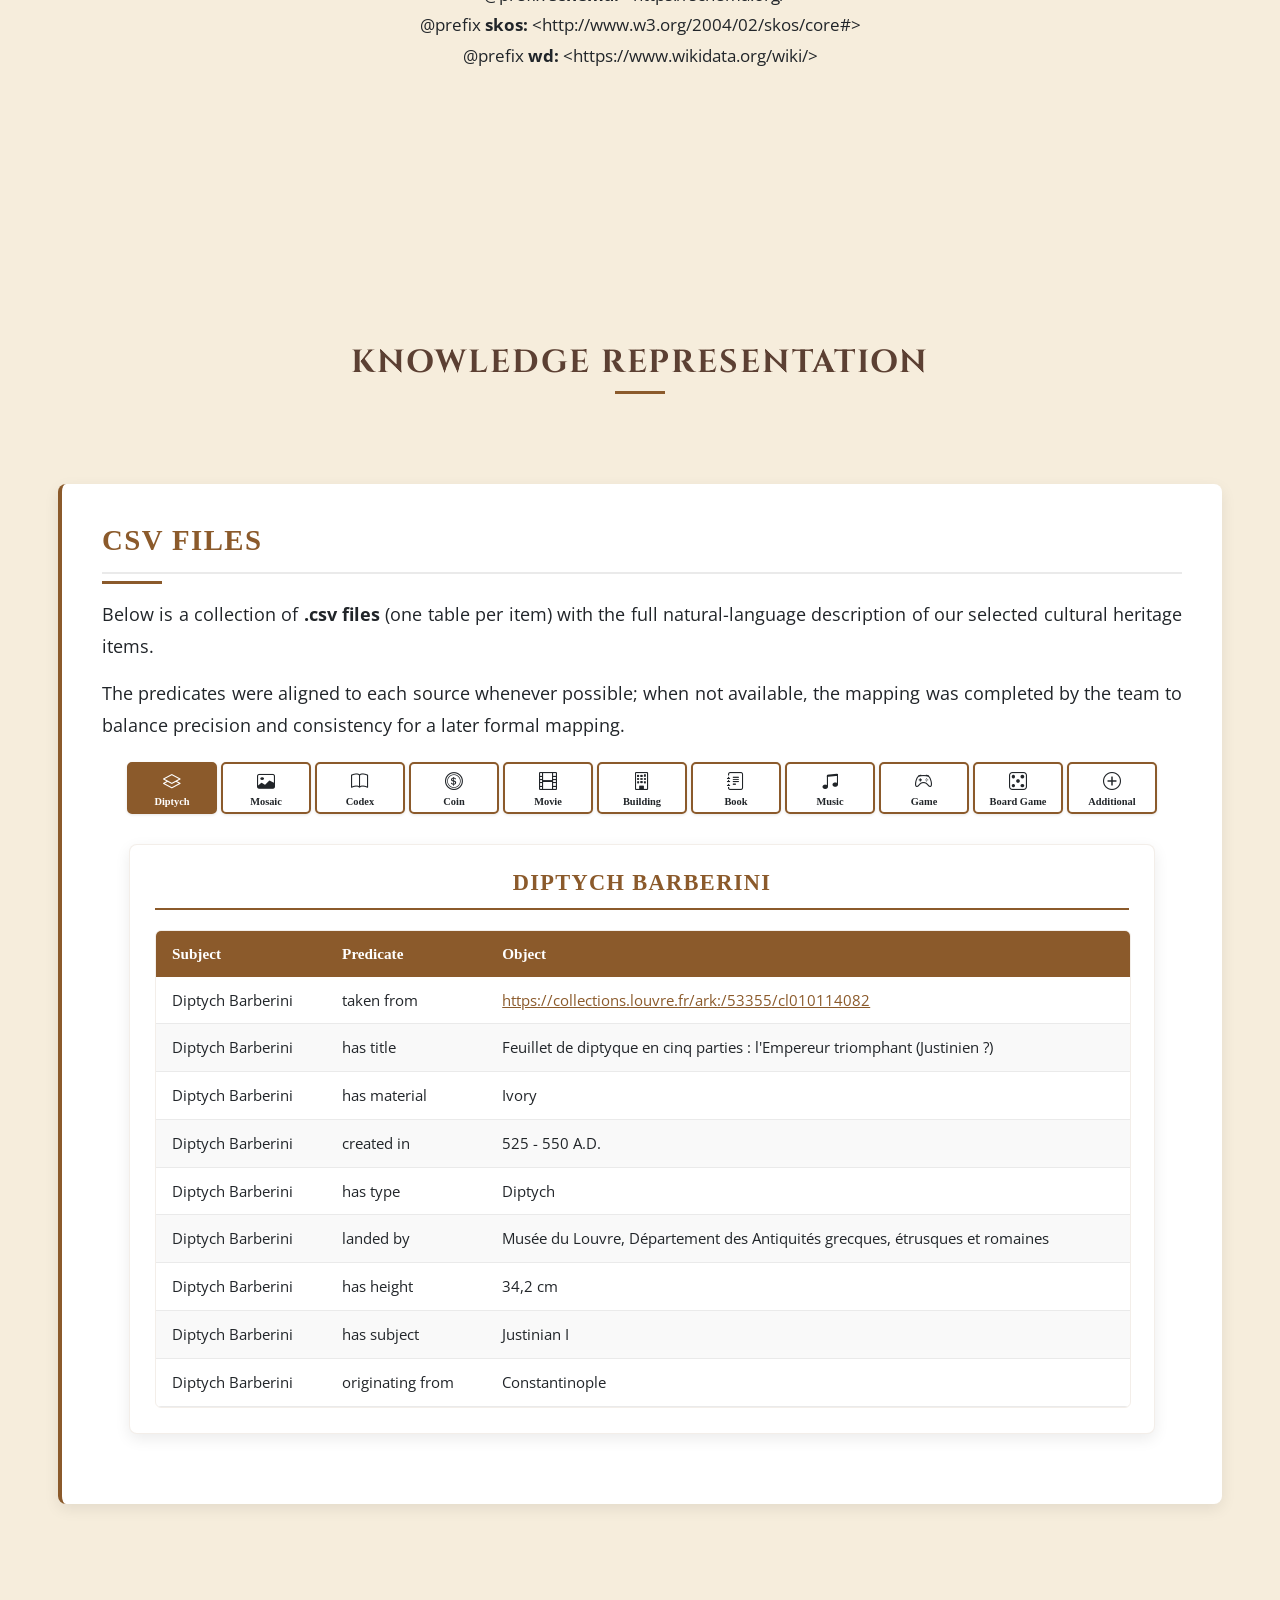
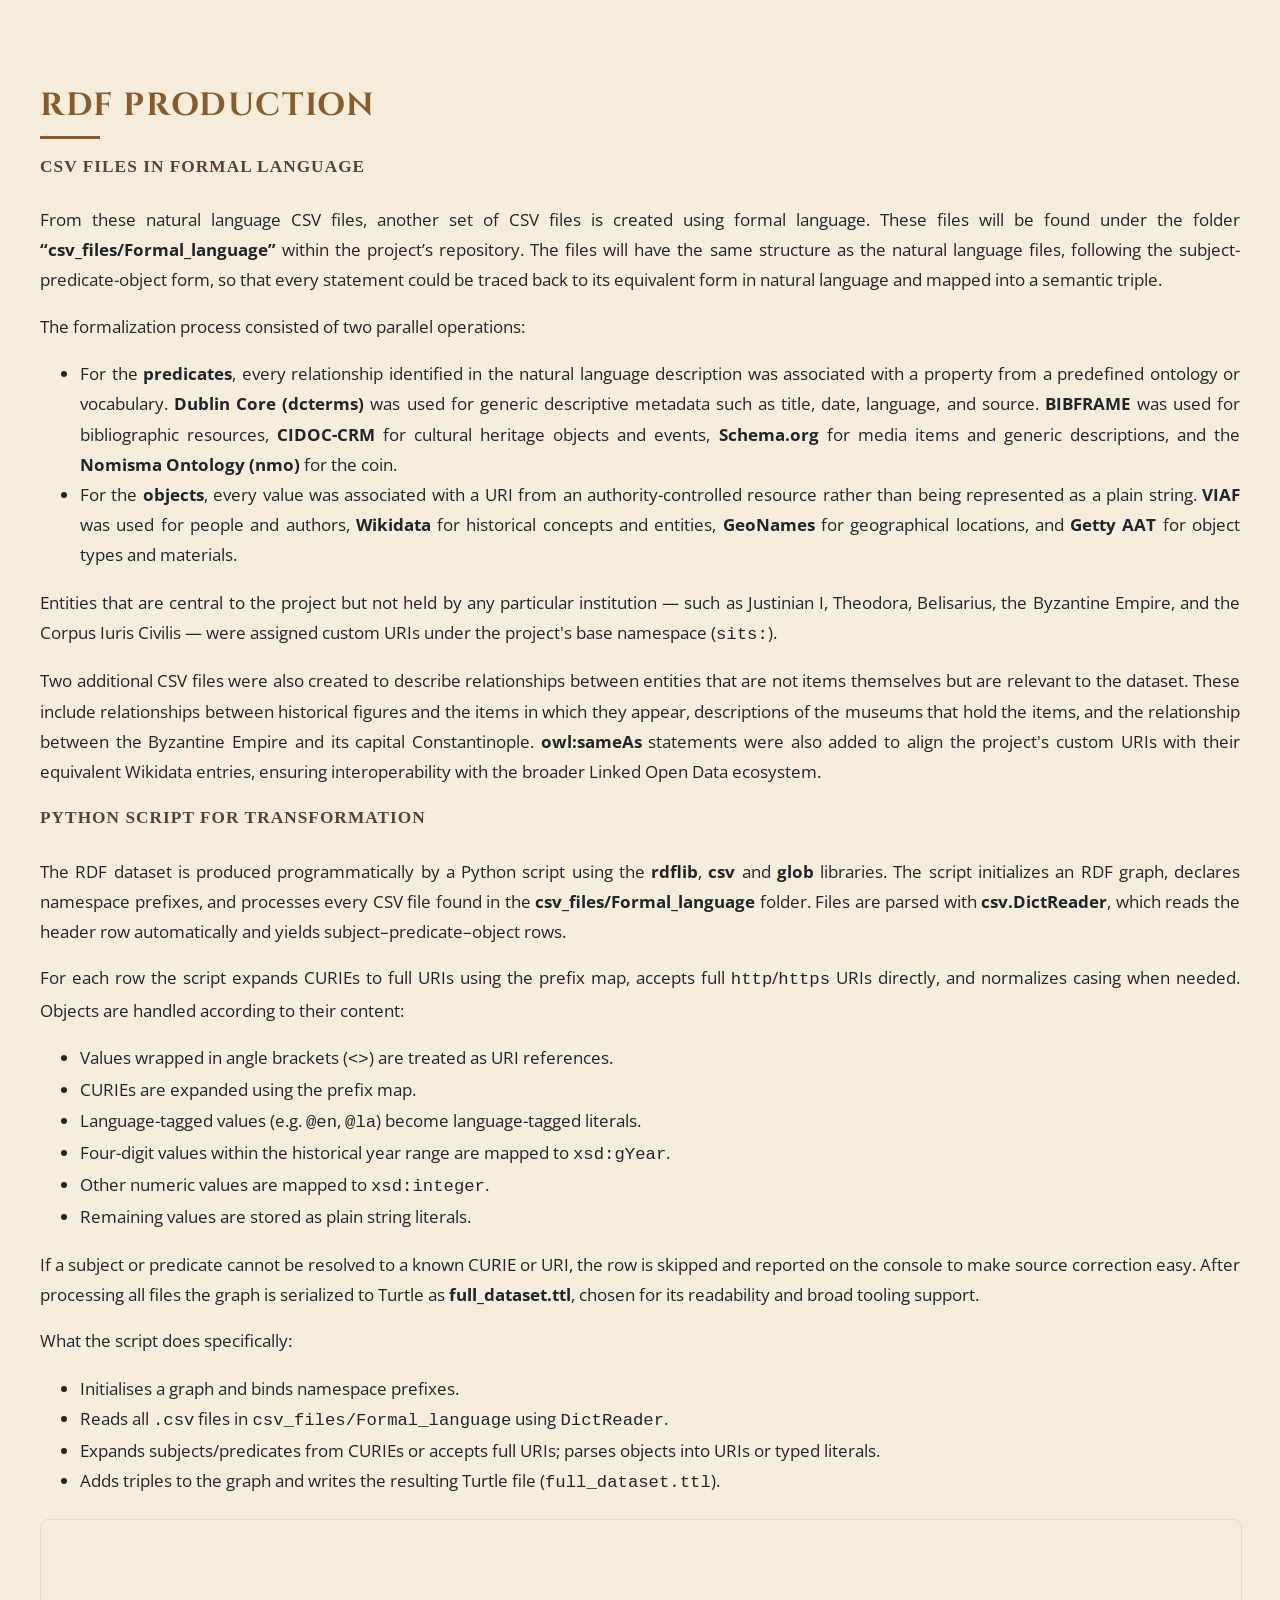
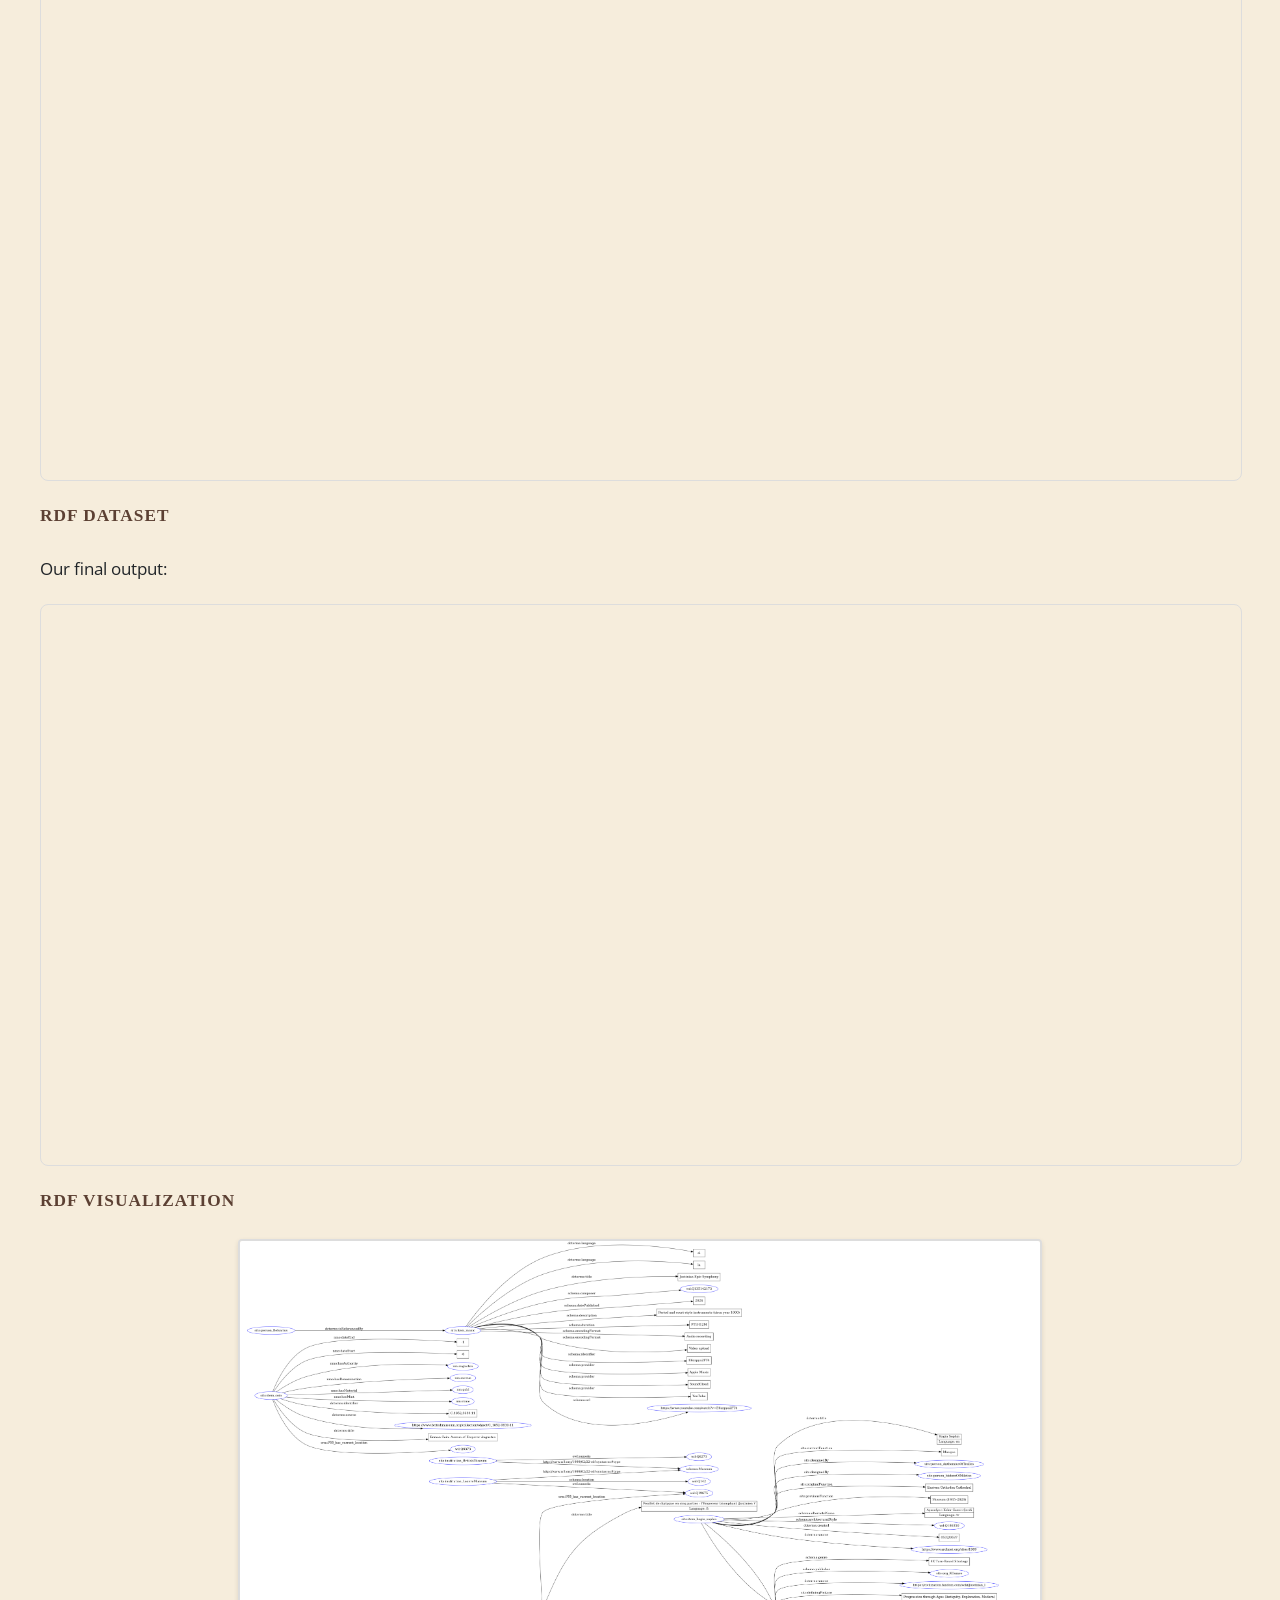
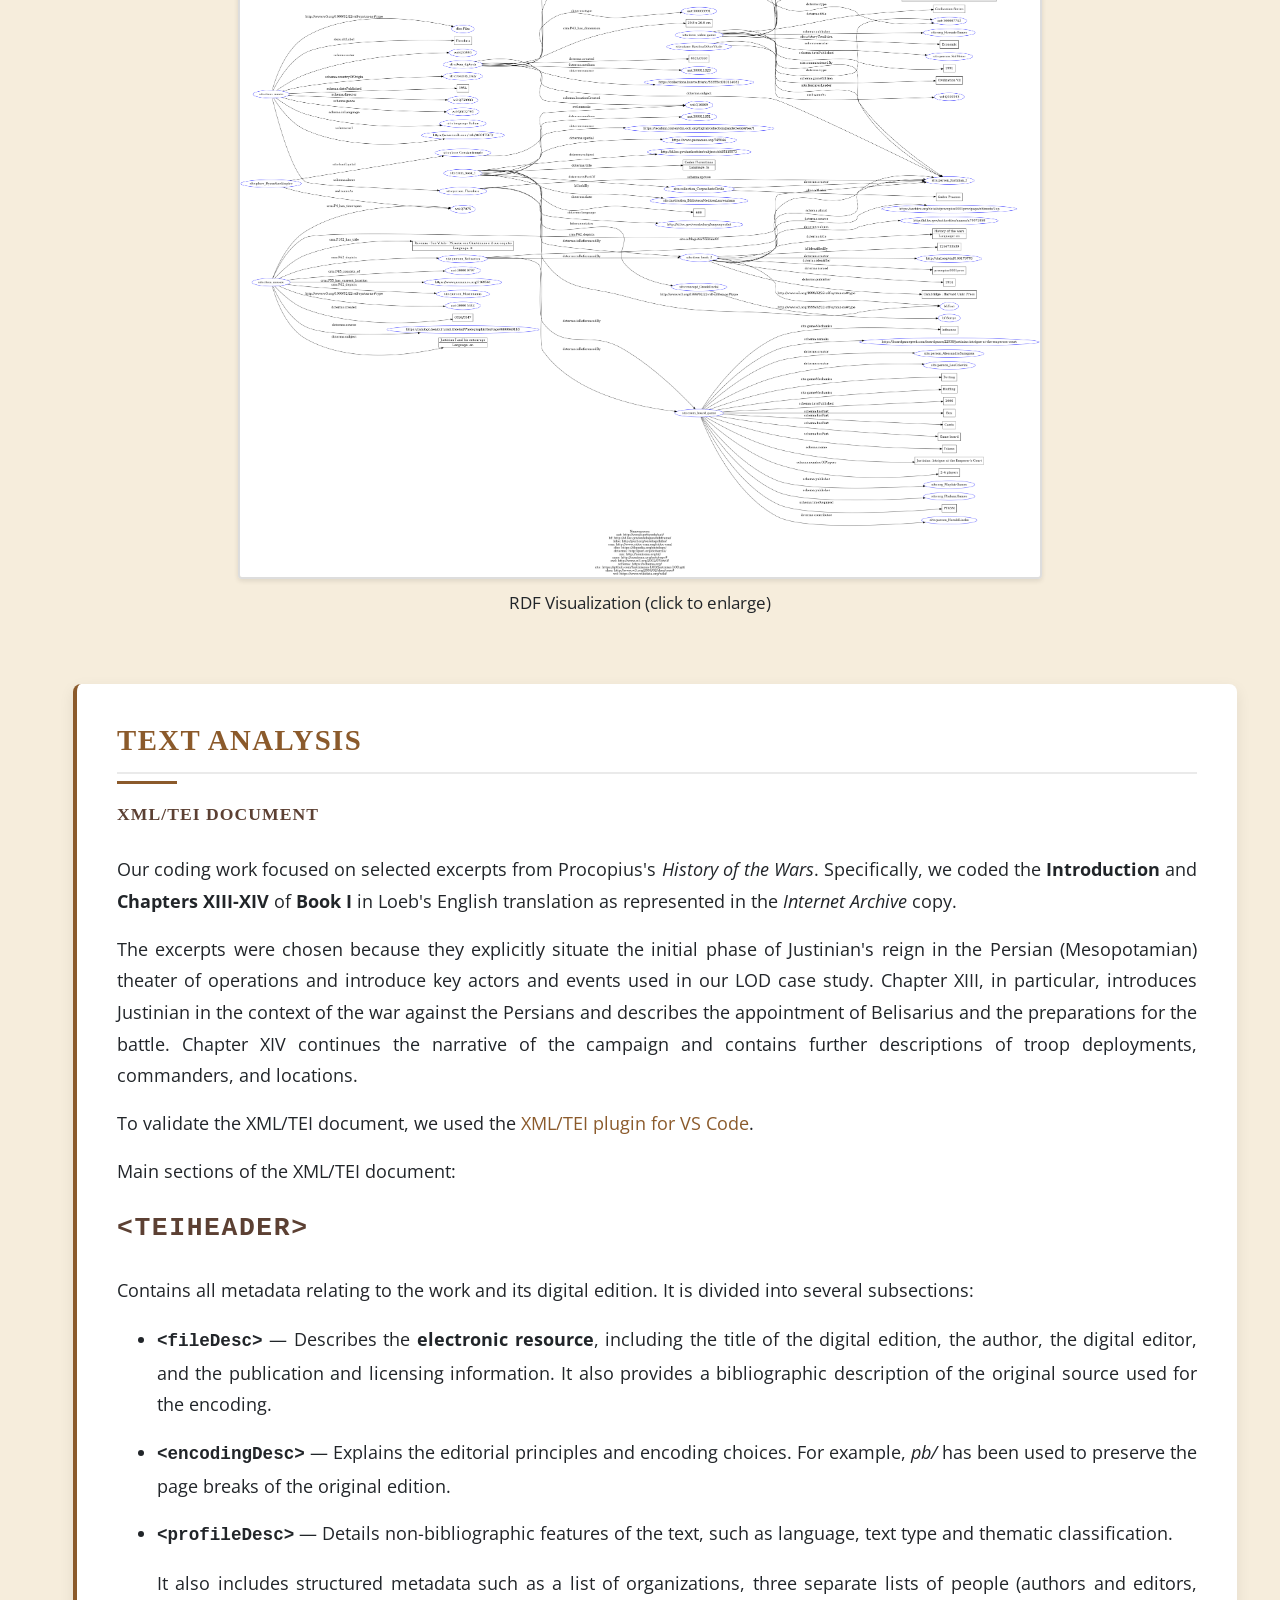
==== commit 82af481d: "Update index.html" ====
--- a/index.html
+++ b/index.html
@@ -268,7 +268,6 @@
                   <p>Loeb Classical Library edition (Greek text &amp; English translation by H. B. Dewing). The book
                     corresponds to Volume I, which contains Books I-II (The Persian War). This volume is also
                     significant because it introduces for the first time the figure of Justinian I.</p>
-                  </p>
                   <div class="item-meta">
                     <span>Book</span>
                     <span>1961</span>
@@ -2020,7 +2019,8 @@
               let activeId = sections[0].id;
 
               sections.forEach((section) => {
-                if (section.offsetTop <= scrollPos) {
+                const sectionTop = section.getBoundingClientRect().top + window.scrollY;
+                if (sectionTop <= scrollPos) {
                   activeId = section.id;
                 }
               });
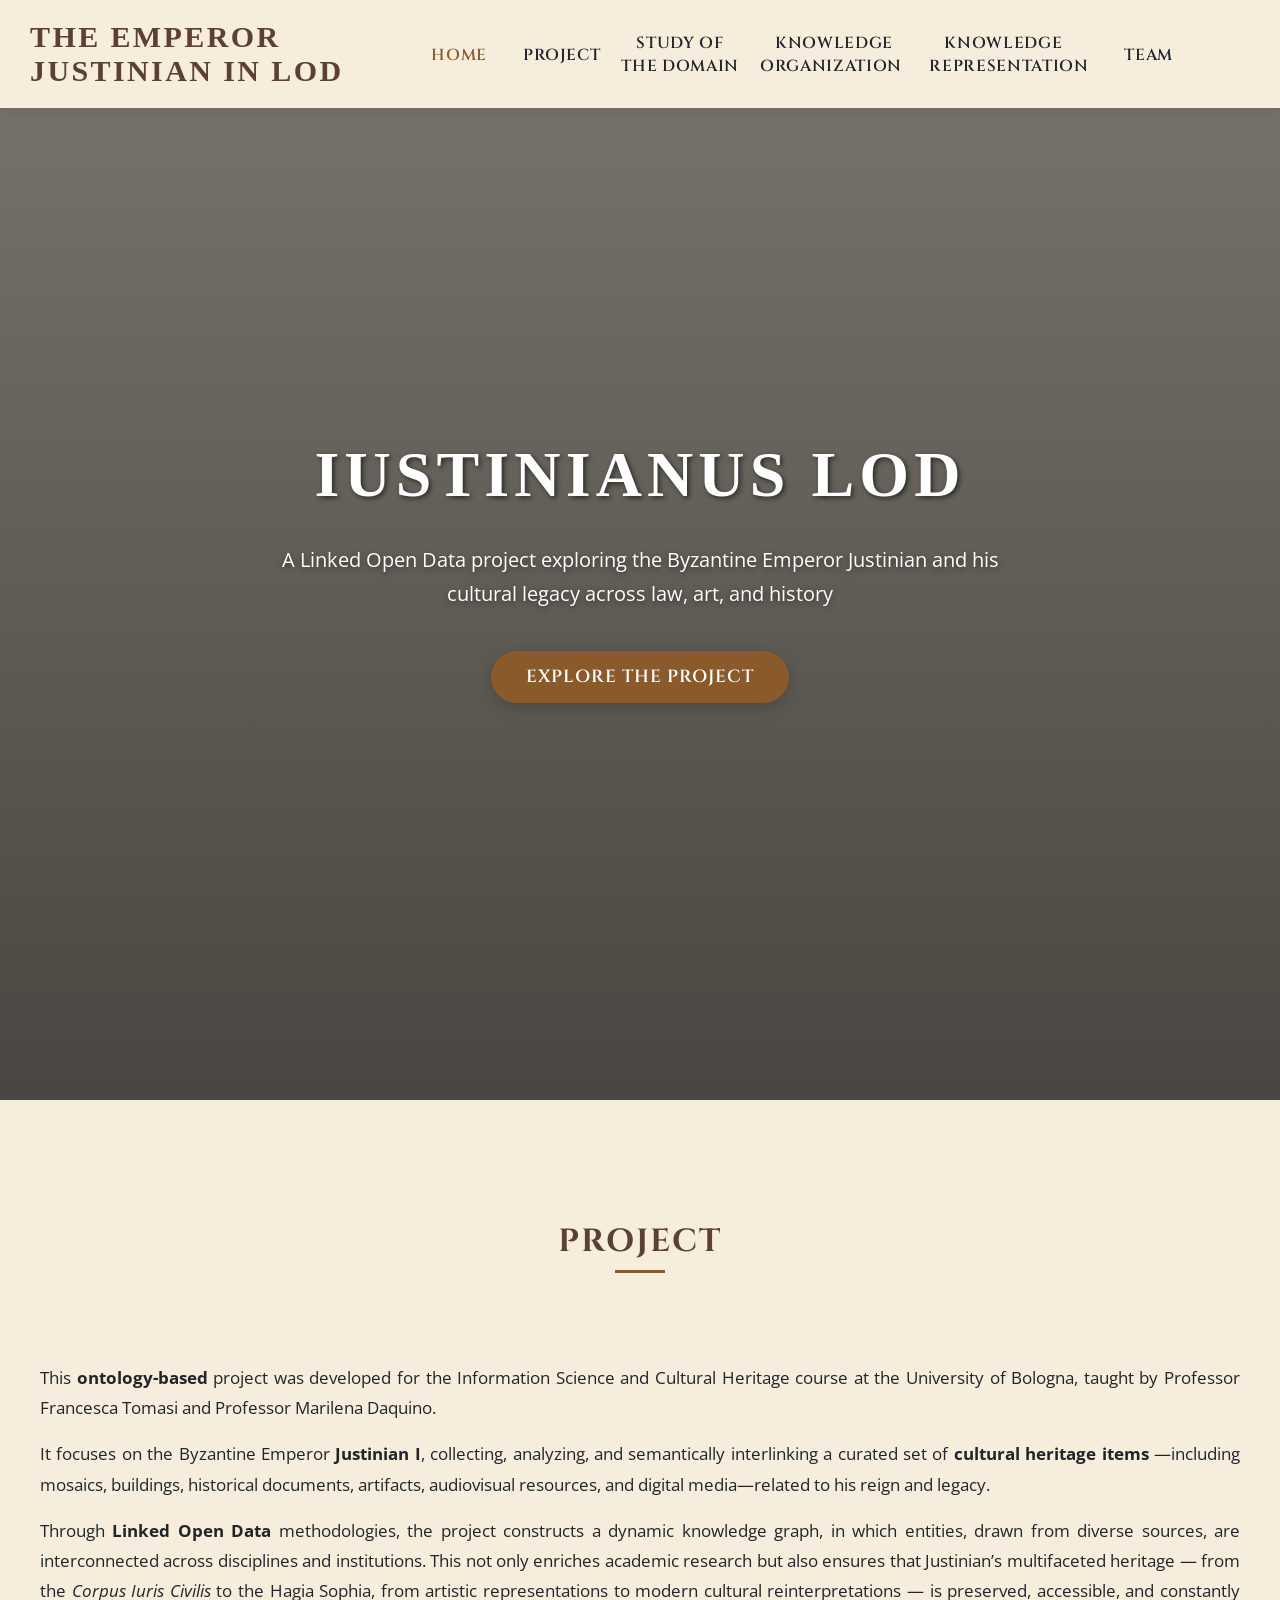
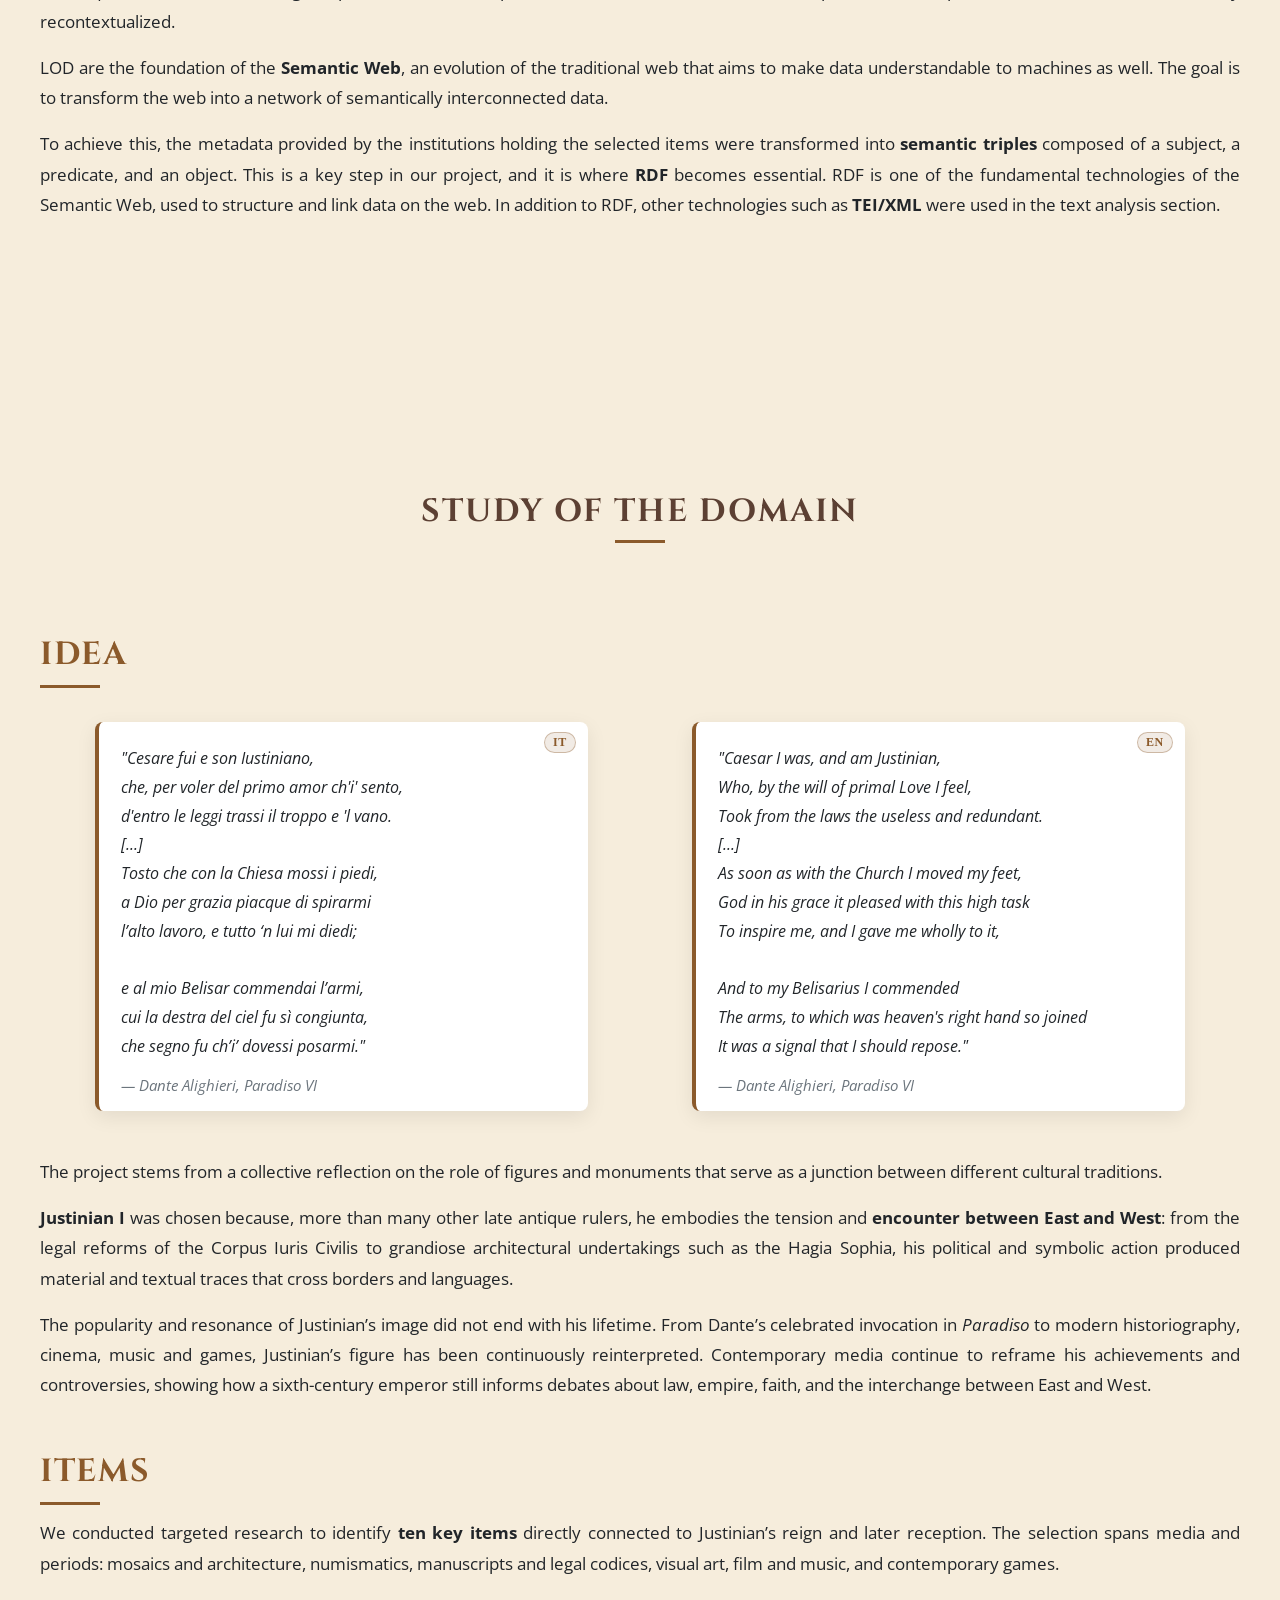
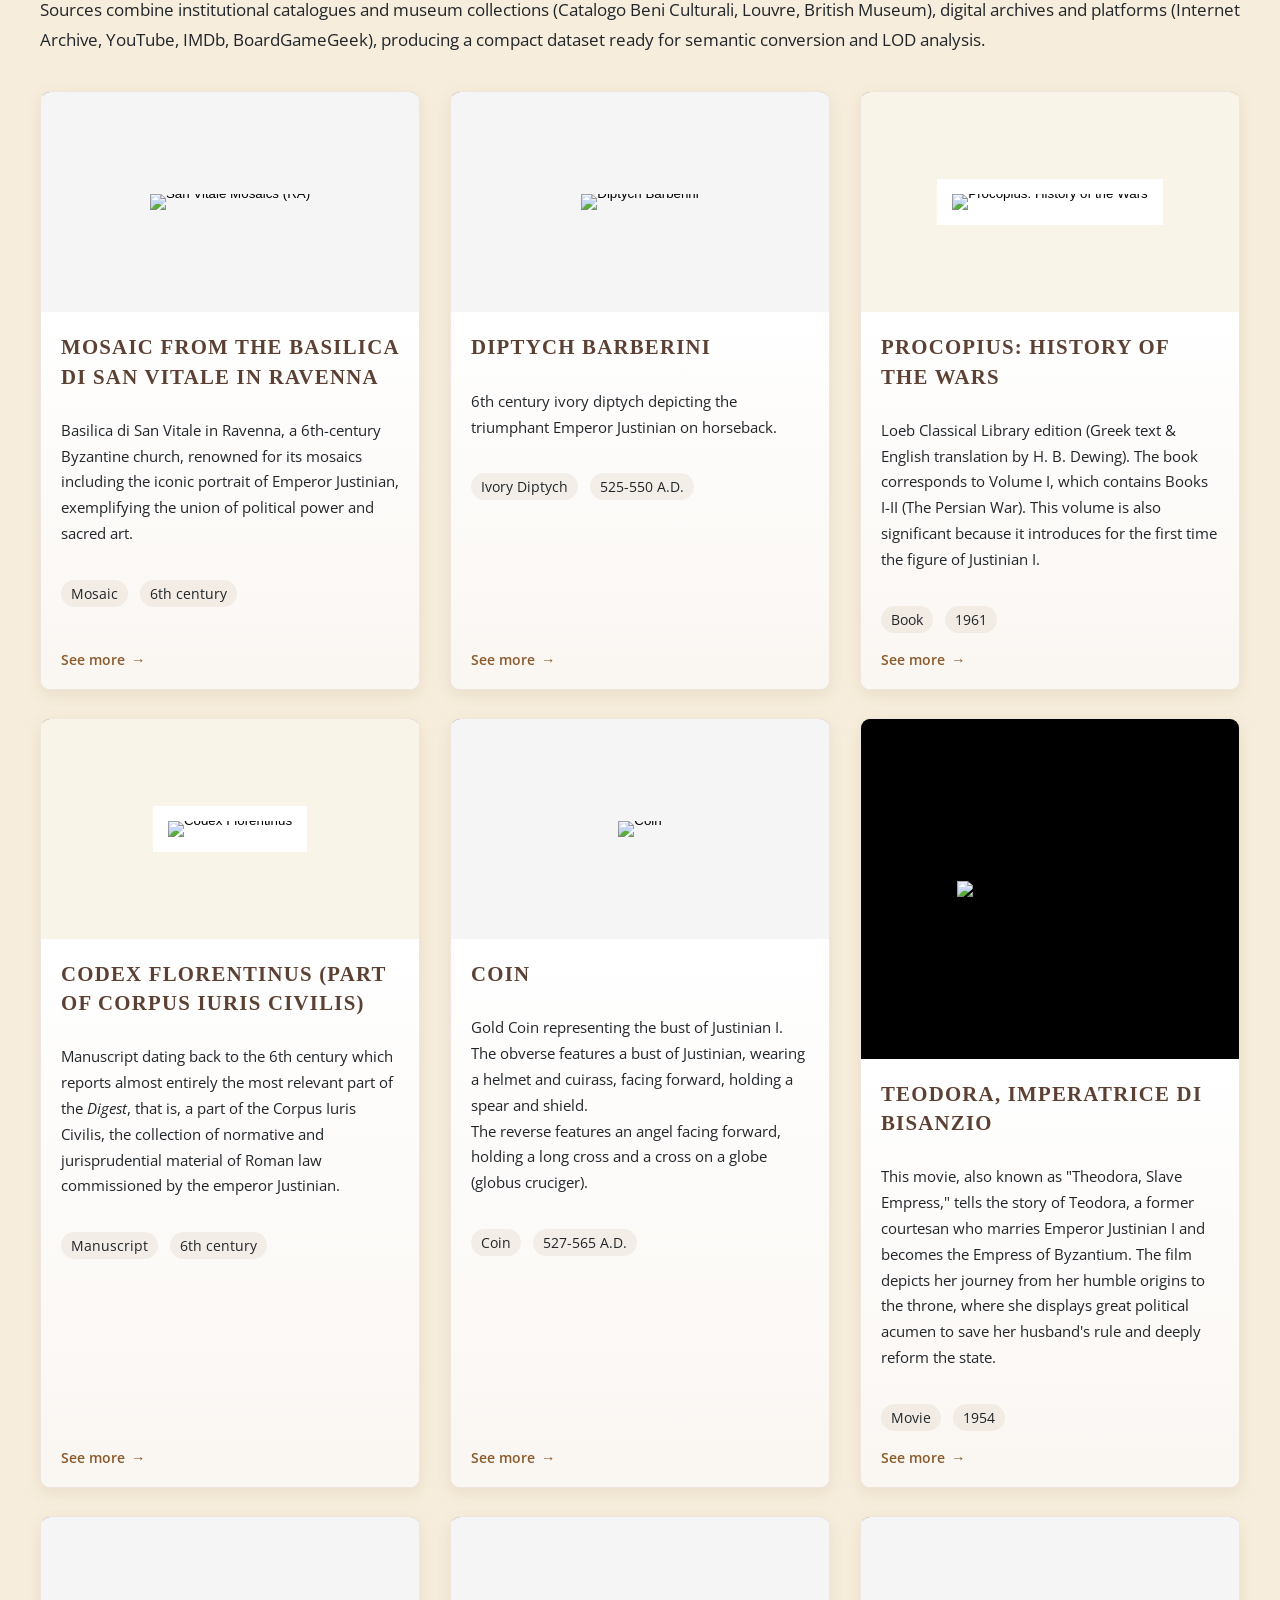
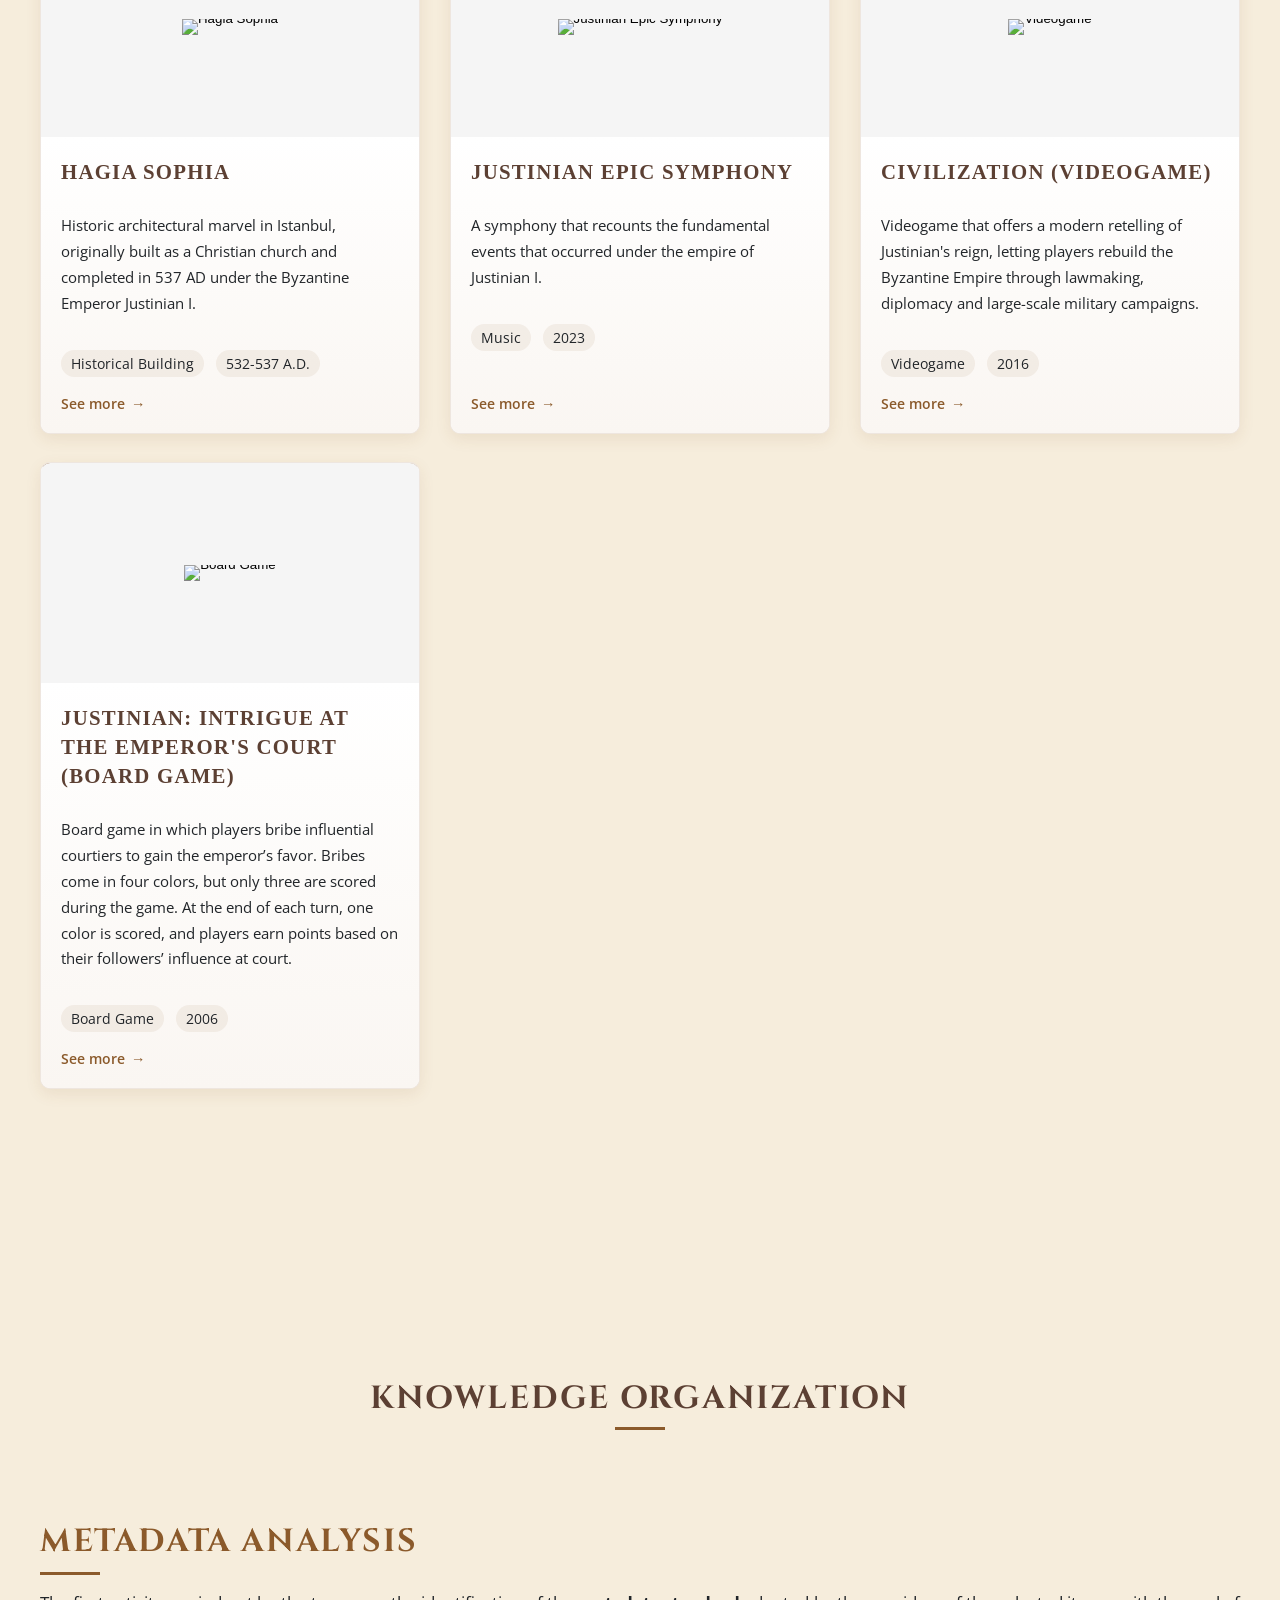
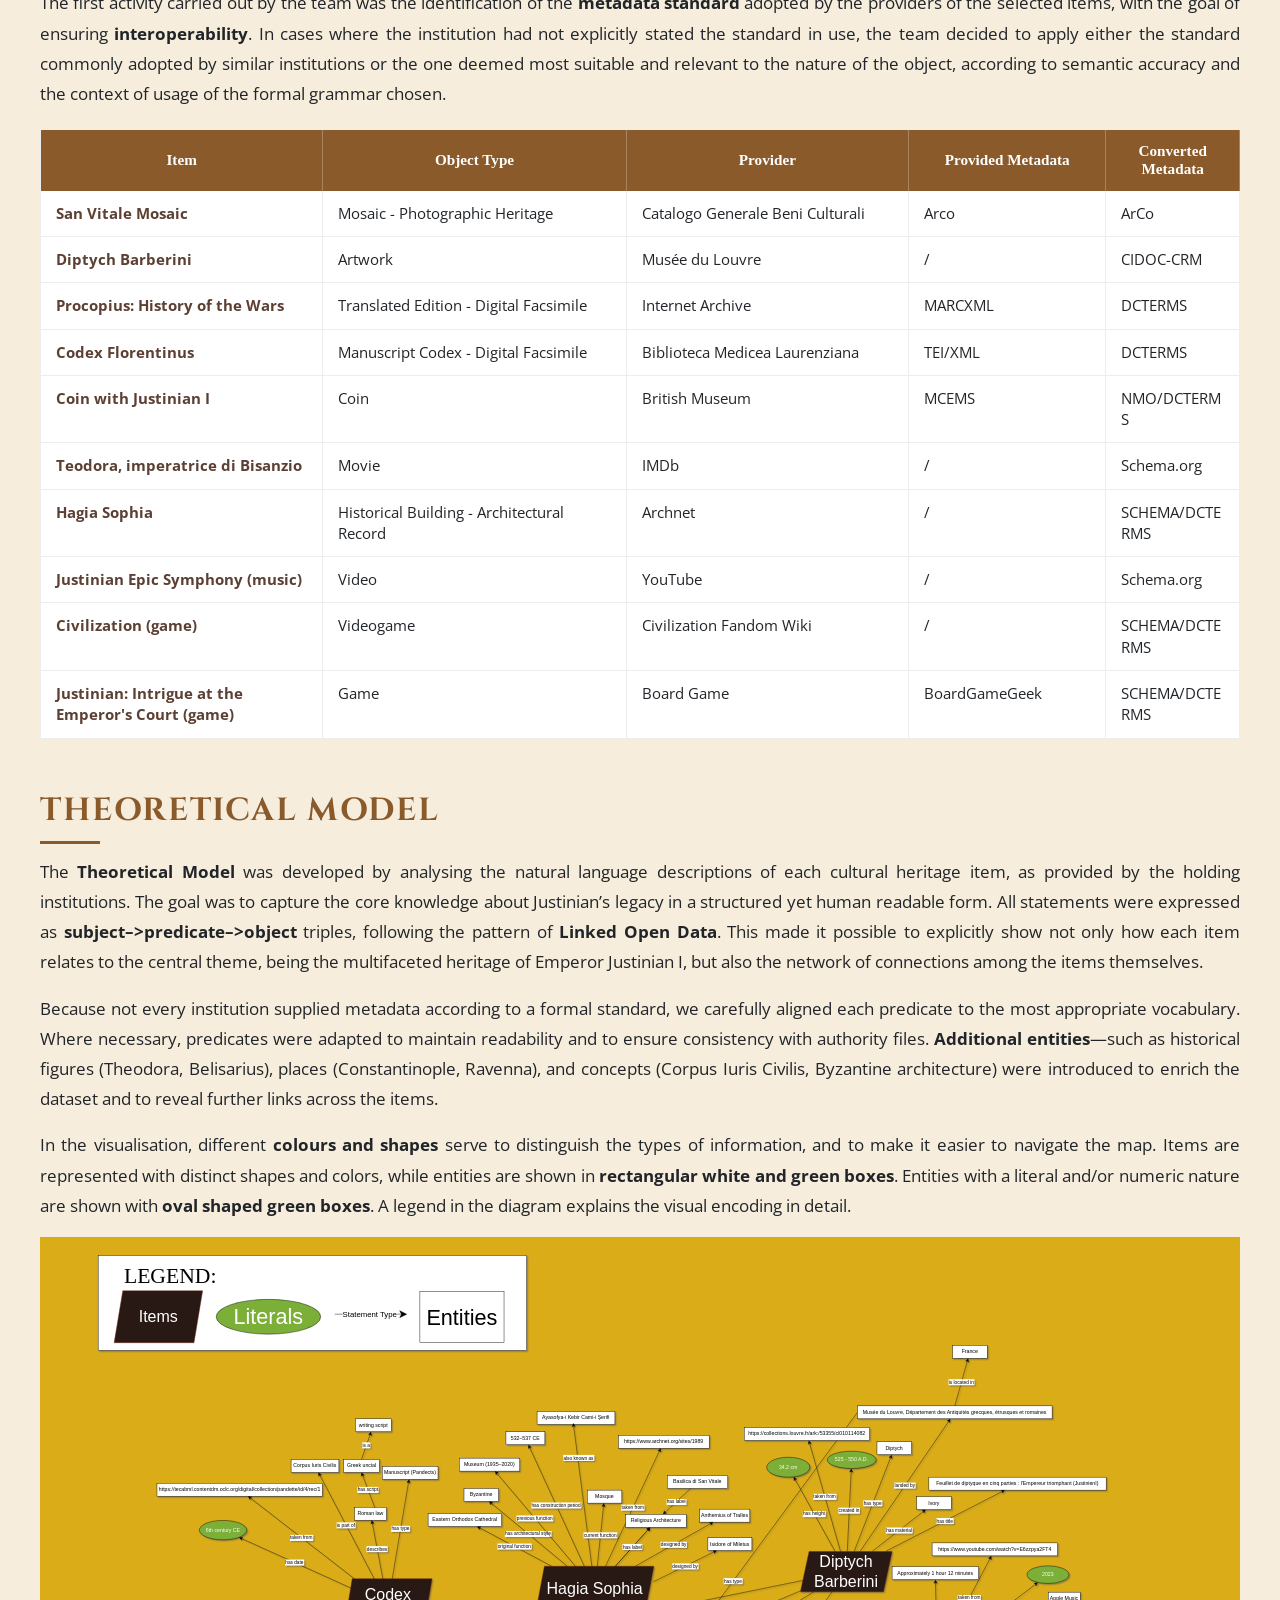
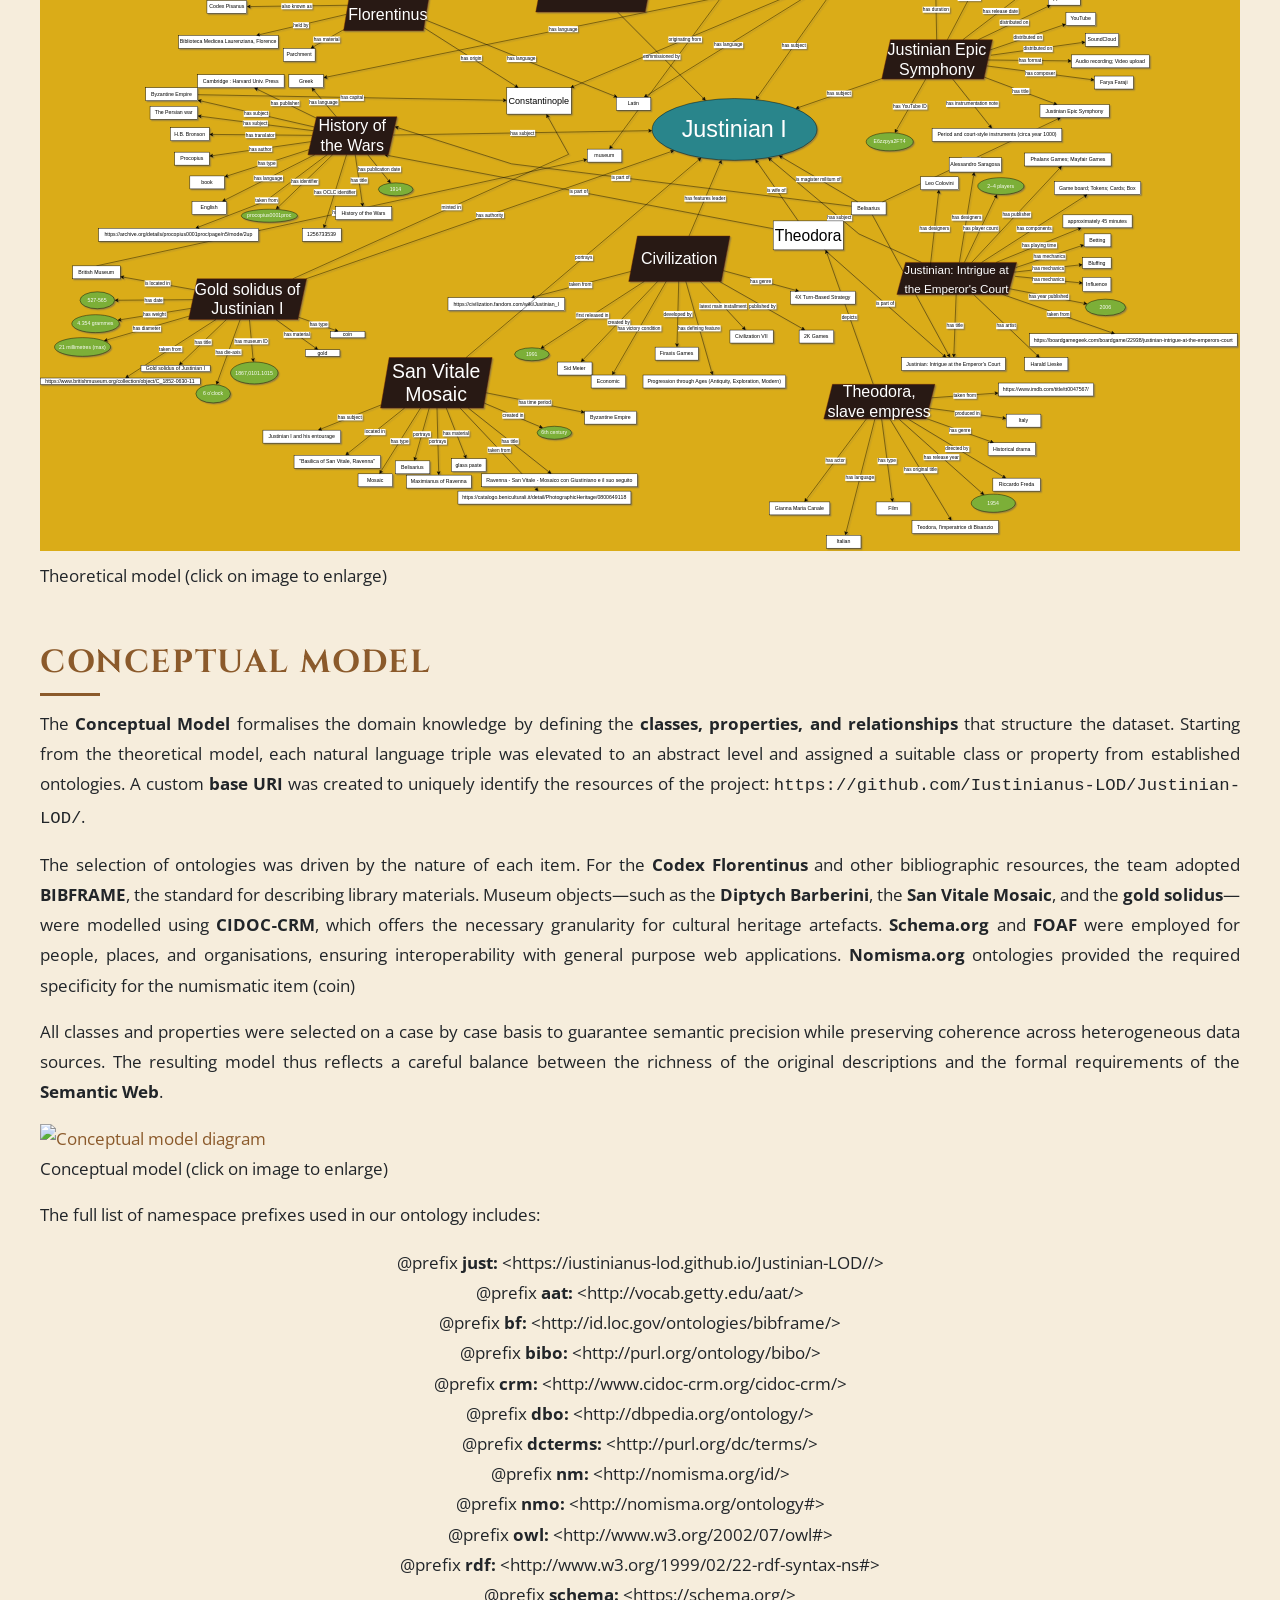
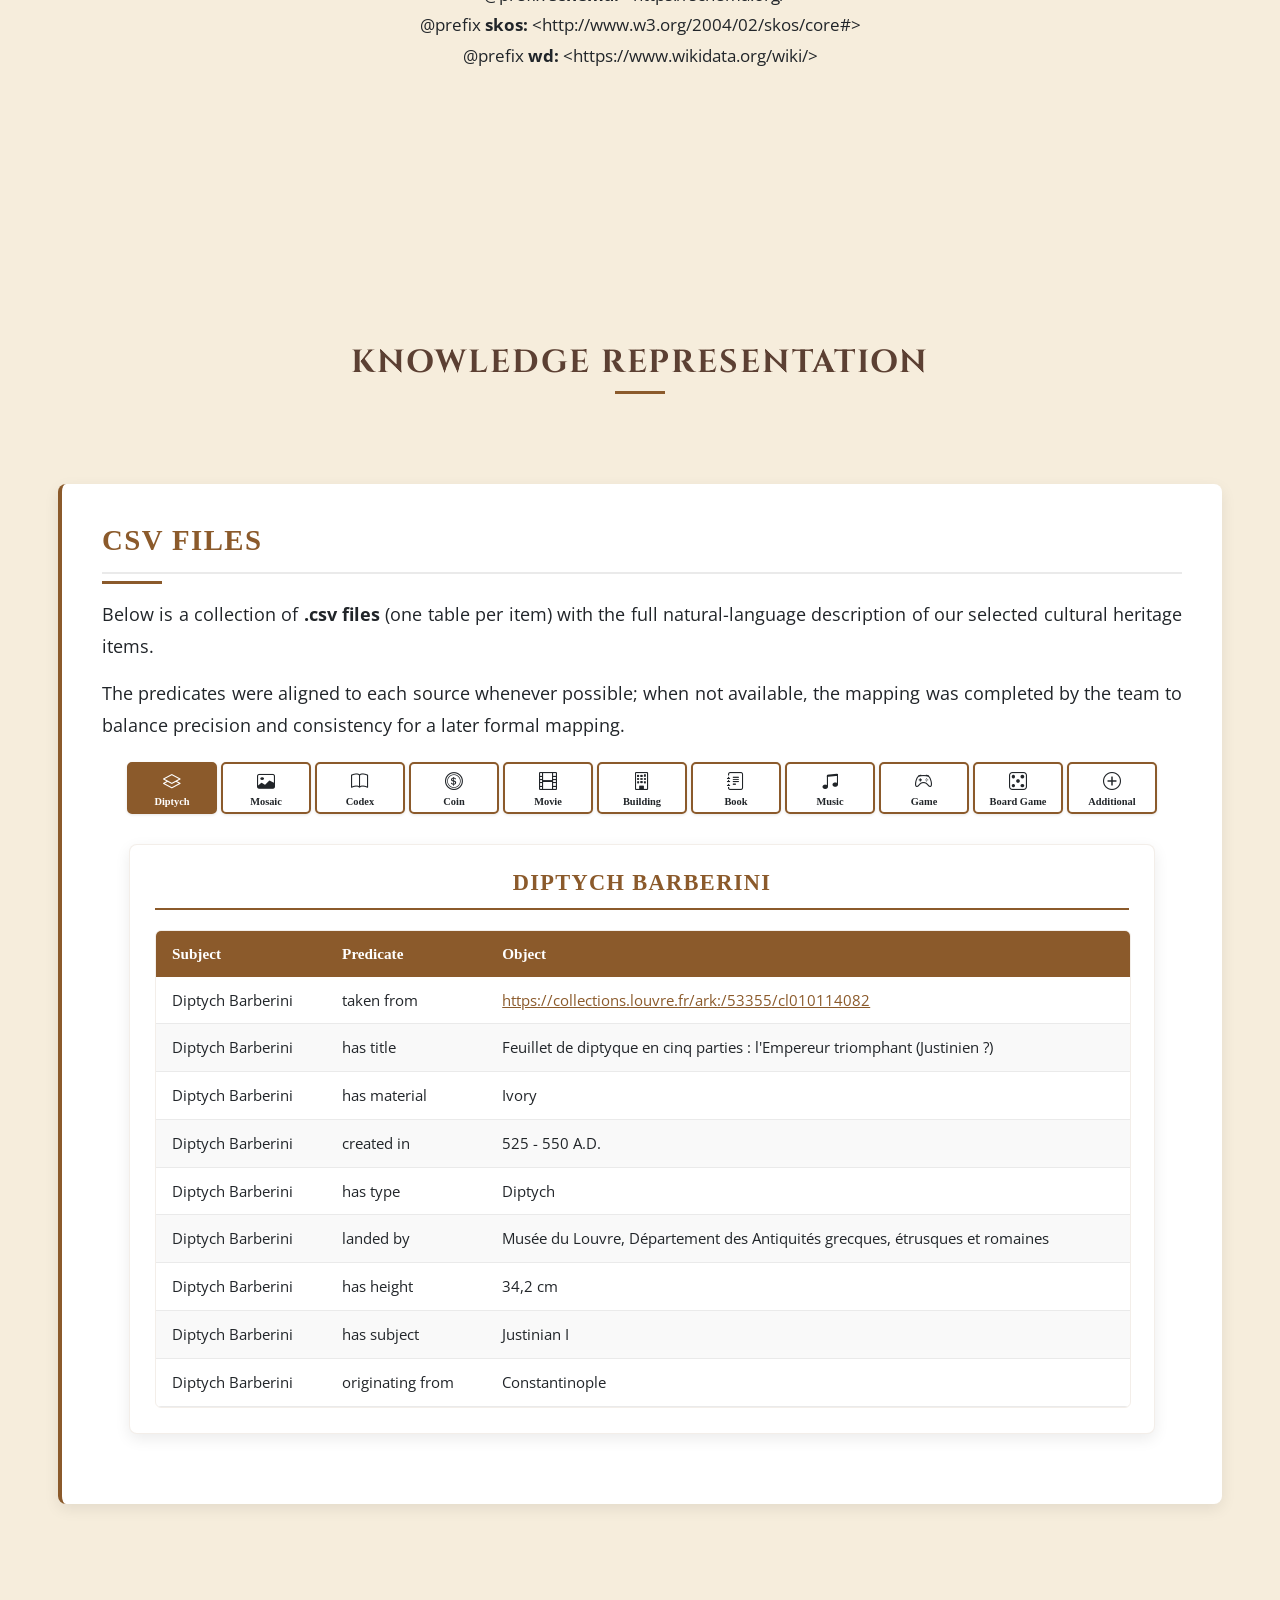
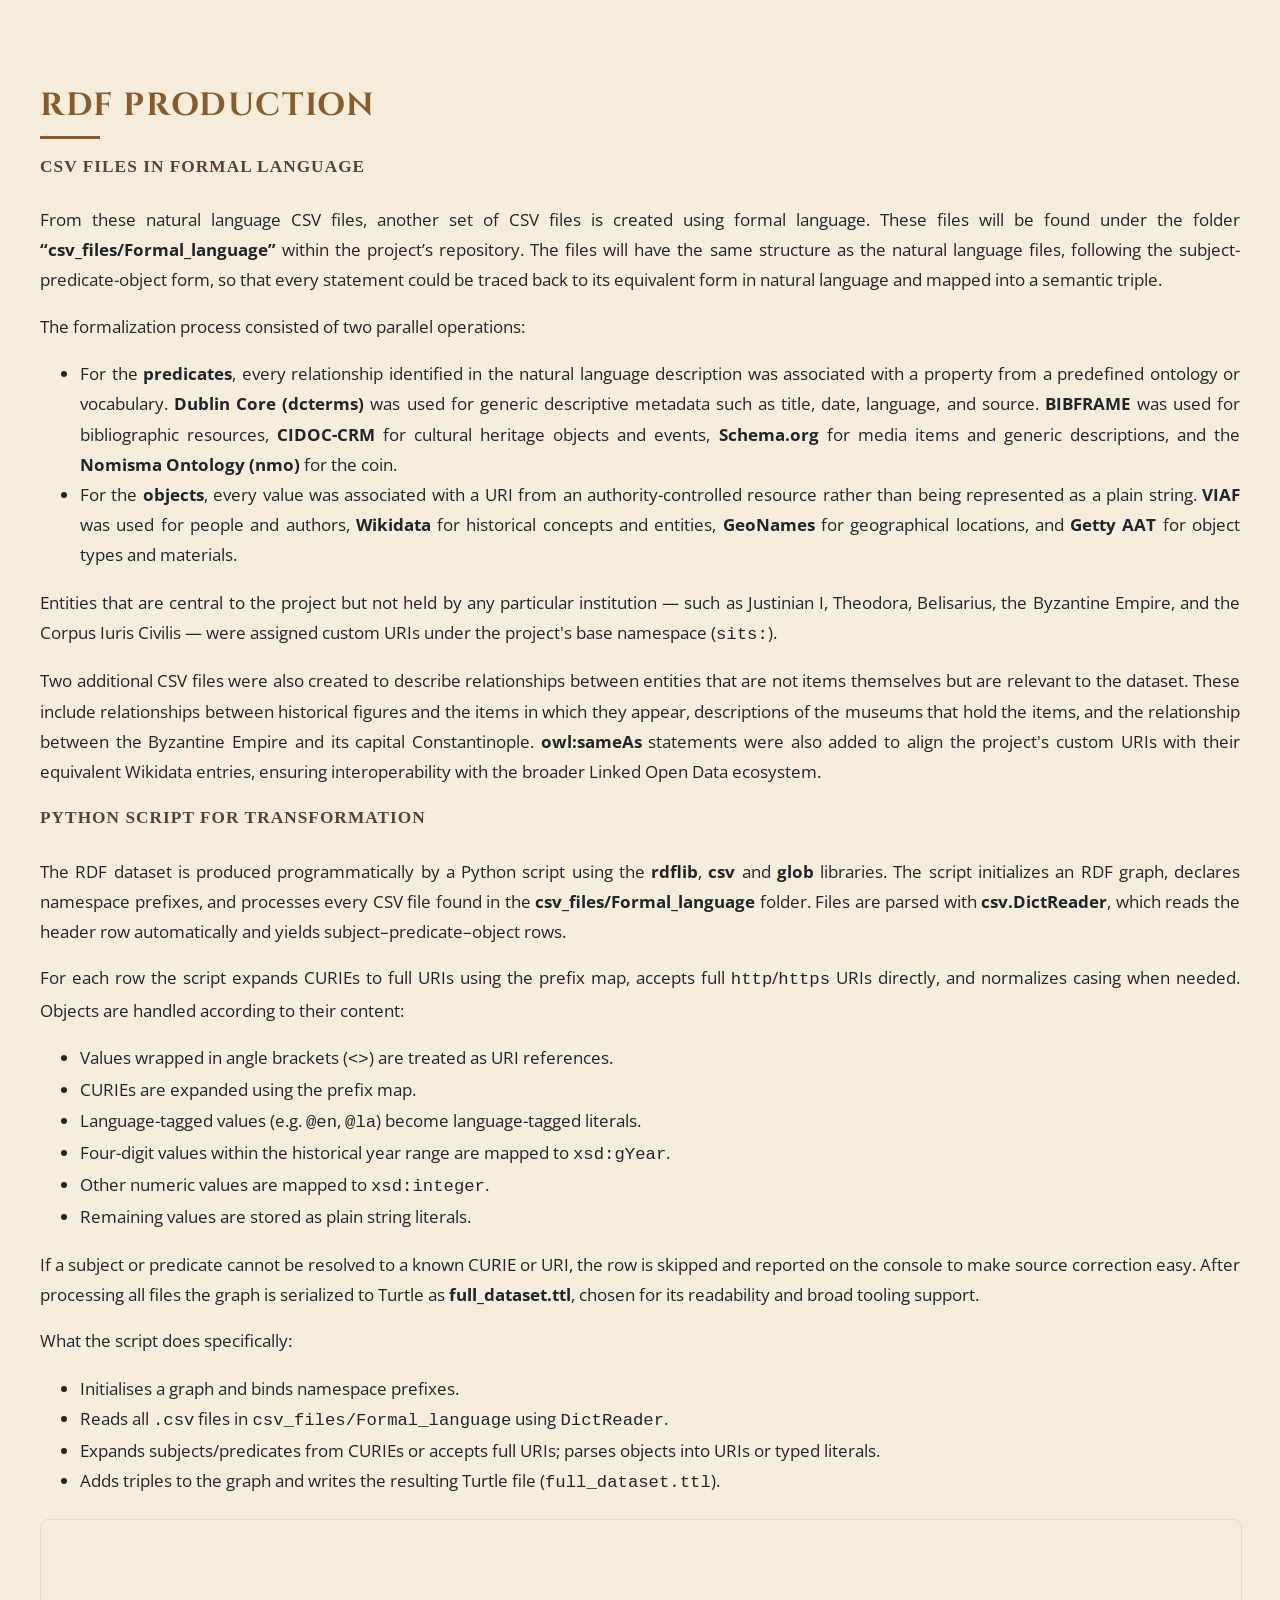
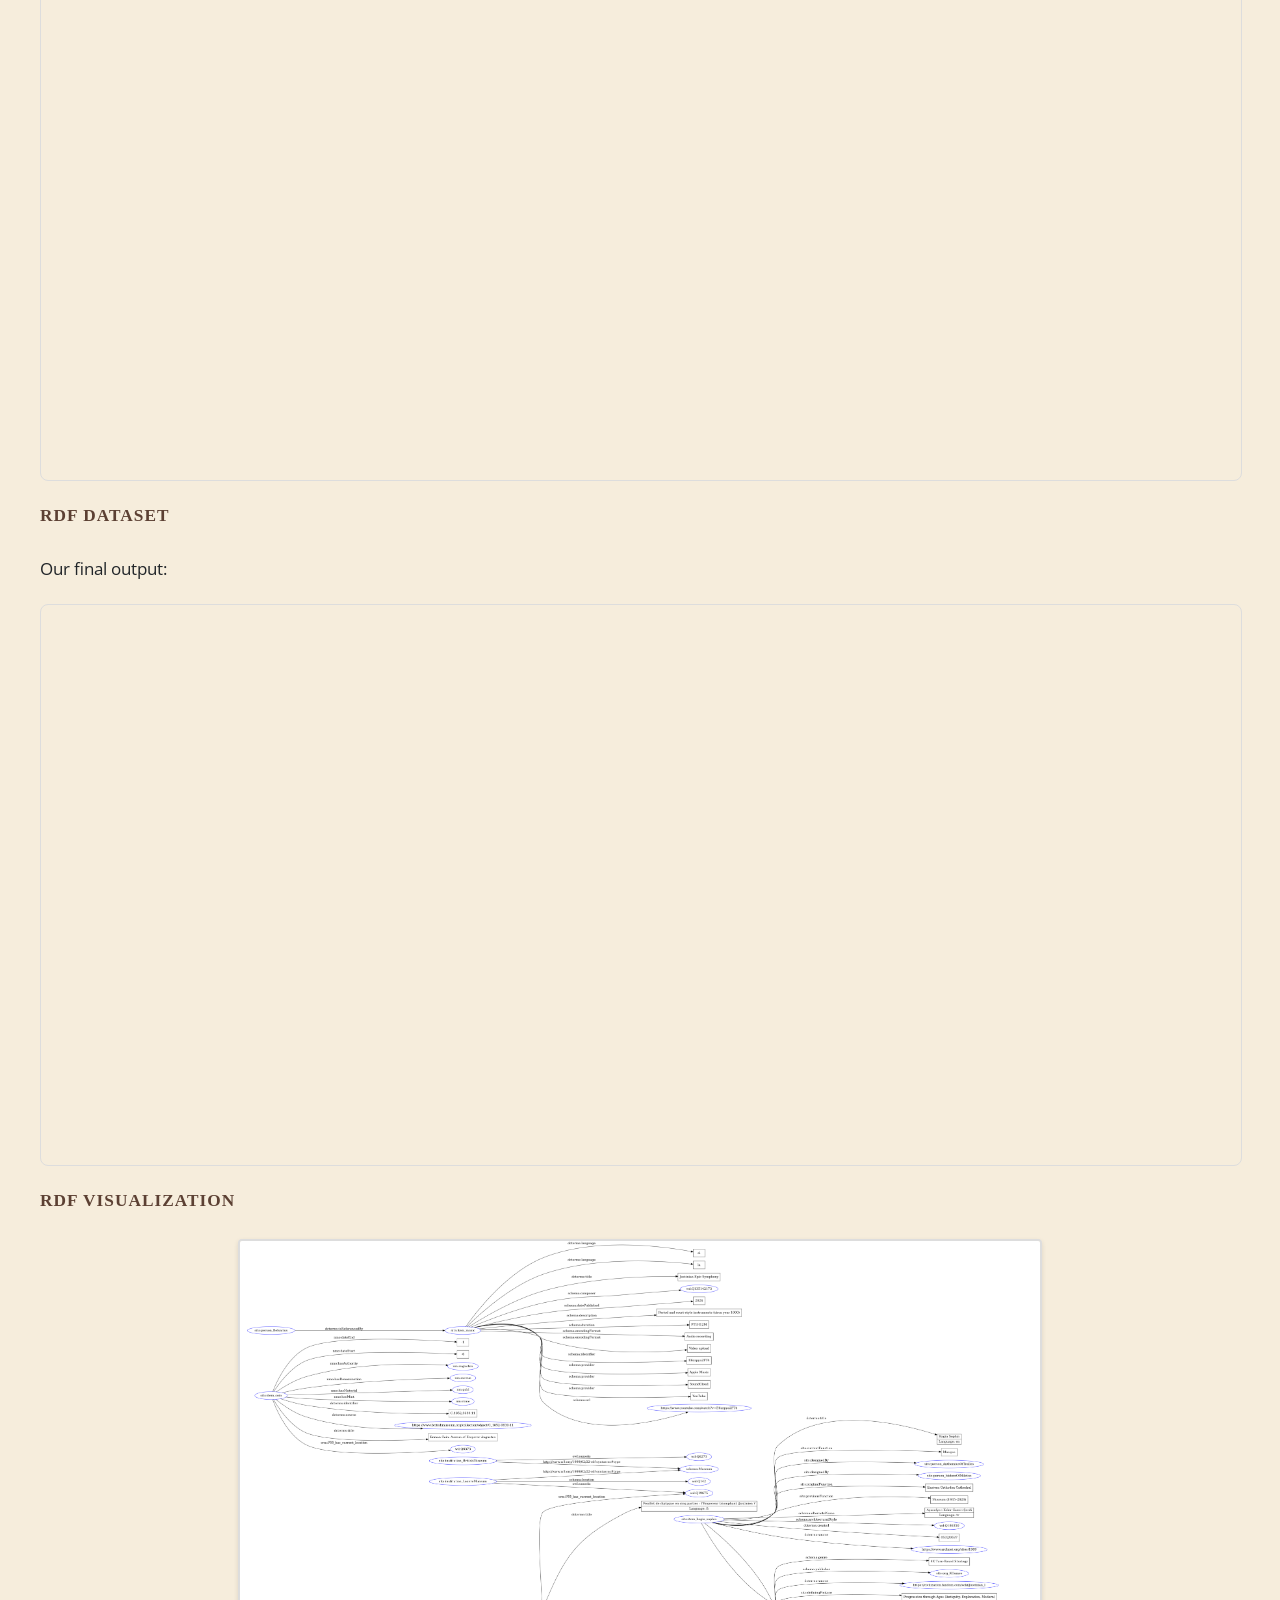
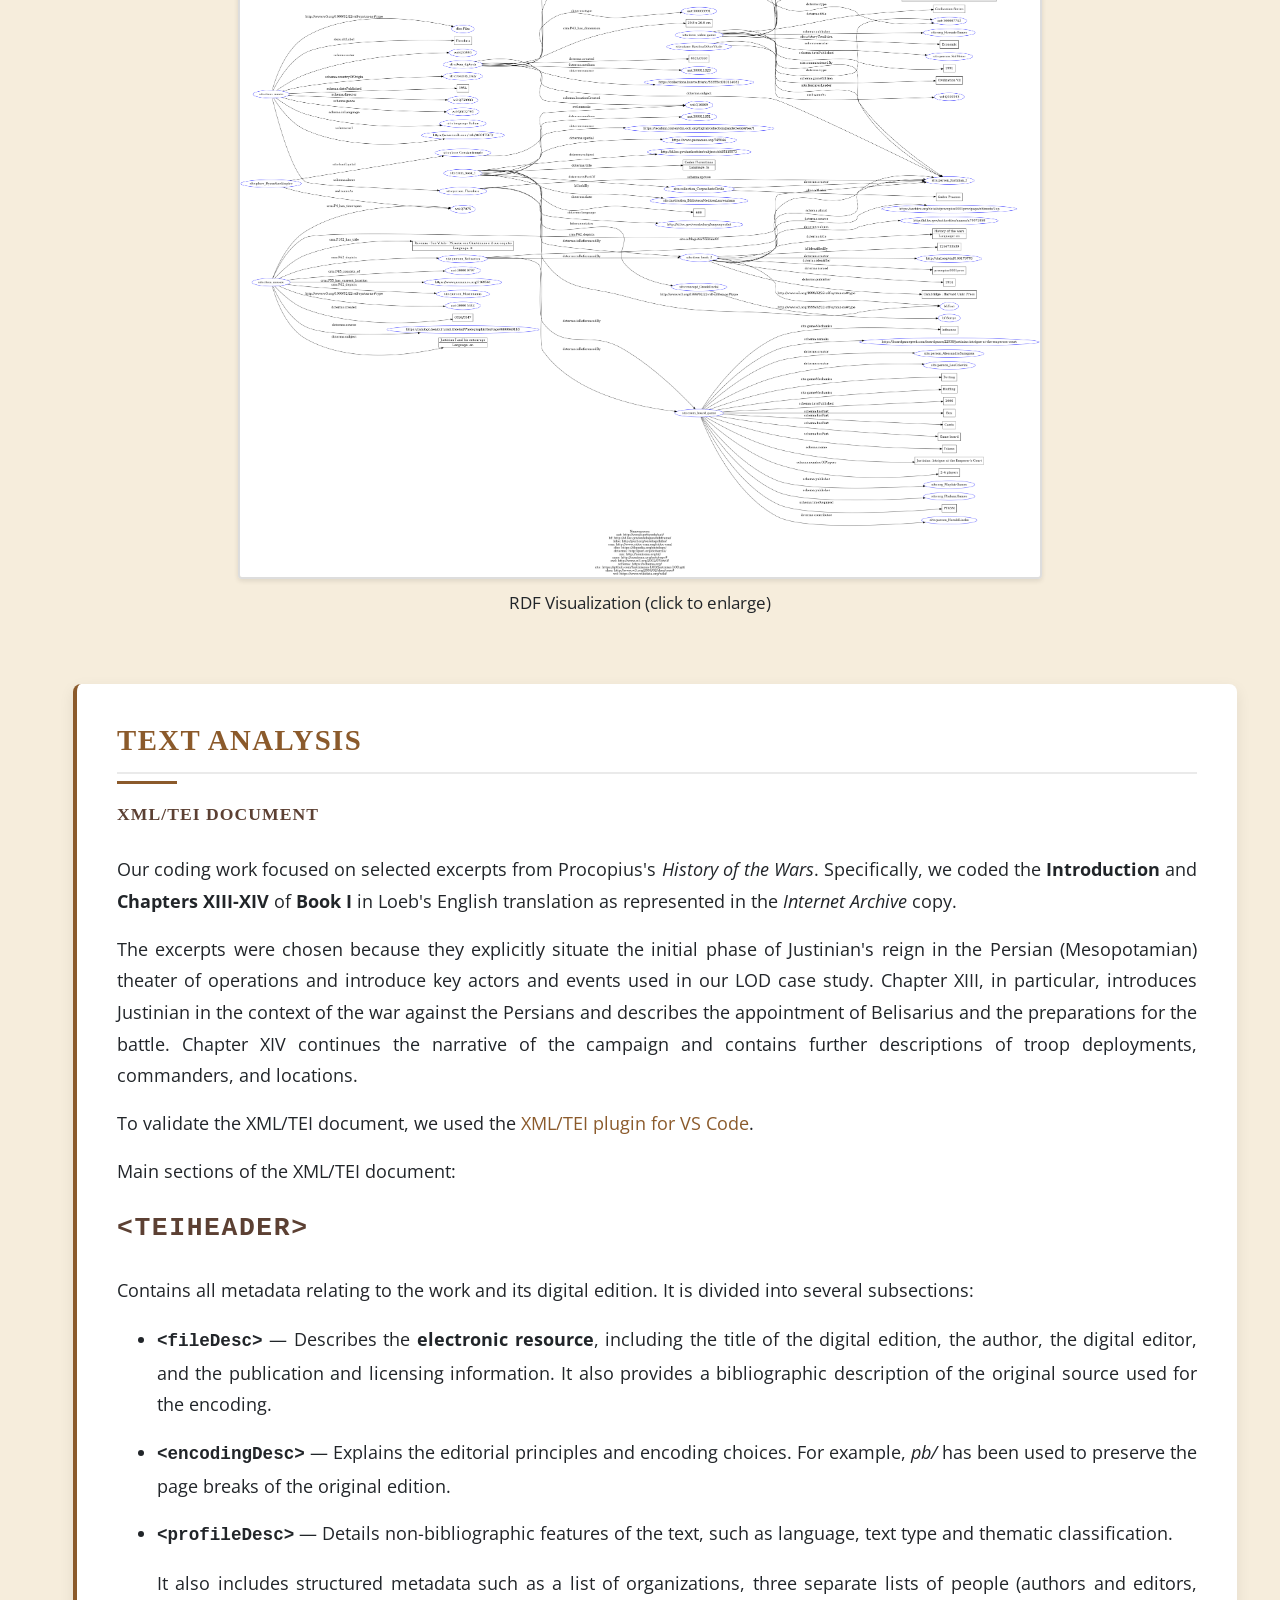
==== commit 9f382b2c: "Update index.html" ====
--- a/index.html
+++ b/index.html
@@ -631,7 +631,7 @@
                   The full list of namespace prefixes used in our ontology includes:
                 </p>
                 <ul style="text-align:center; list-style:none; padding:0;">
-                  <li>@prefix <strong>sits:</strong> &lt;https://iustinianus-lod.github.io/Justinian-LOD//&gt;</li>
+                  <li>@prefix <strong>just:</strong> &lt;https://iustinianus-lod.github.io/Justinian-LOD//&gt;</li>
                   <li>@prefix <strong>aat:</strong> &lt;http://vocab.getty.edu/aat/&gt;</li>
                   <li>@prefix <strong>bf:</strong> &lt;http://id.loc.gov/ontologies/bibframe/&gt;</li>
                   <li>@prefix <strong>bibo:</strong> &lt;http://purl.org/ontology/bibo/&gt;</li>
--- a/assets/css/main.css
+++ b/assets/css/main.css
@@ -1276,7 +1276,7 @@
   --------------------------------------------------------------*/
 
   .team {
-    padding: 120px 0;
+    padding: 120px 0 96px; /* slightly tighter bottom */
     background-color: var(--surface-color);
   }
 
@@ -1368,6 +1368,11 @@
     line-height: 1.2;
   }
 
+  /* Remove decorative underline/dash under names */
+  .member-card h3::after {
+    content: none;
+  }
+
   /* If you use <span class="surname">Surname</span> in H3, send the surname to a new line */
   .member-card h3 .surname {
     display: block;
@@ -1438,7 +1443,7 @@
           così resta sempre un quadrato fluido in ogni breakpoint. */
 
   @media (max-width: 768px) {
-    .team { padding: 60px 0; }
+    .team { padding: 60px 0 48px; }
     .member-card { padding: 25px 20px; }
     .member-card h3 { font-size: 20px; }
   }
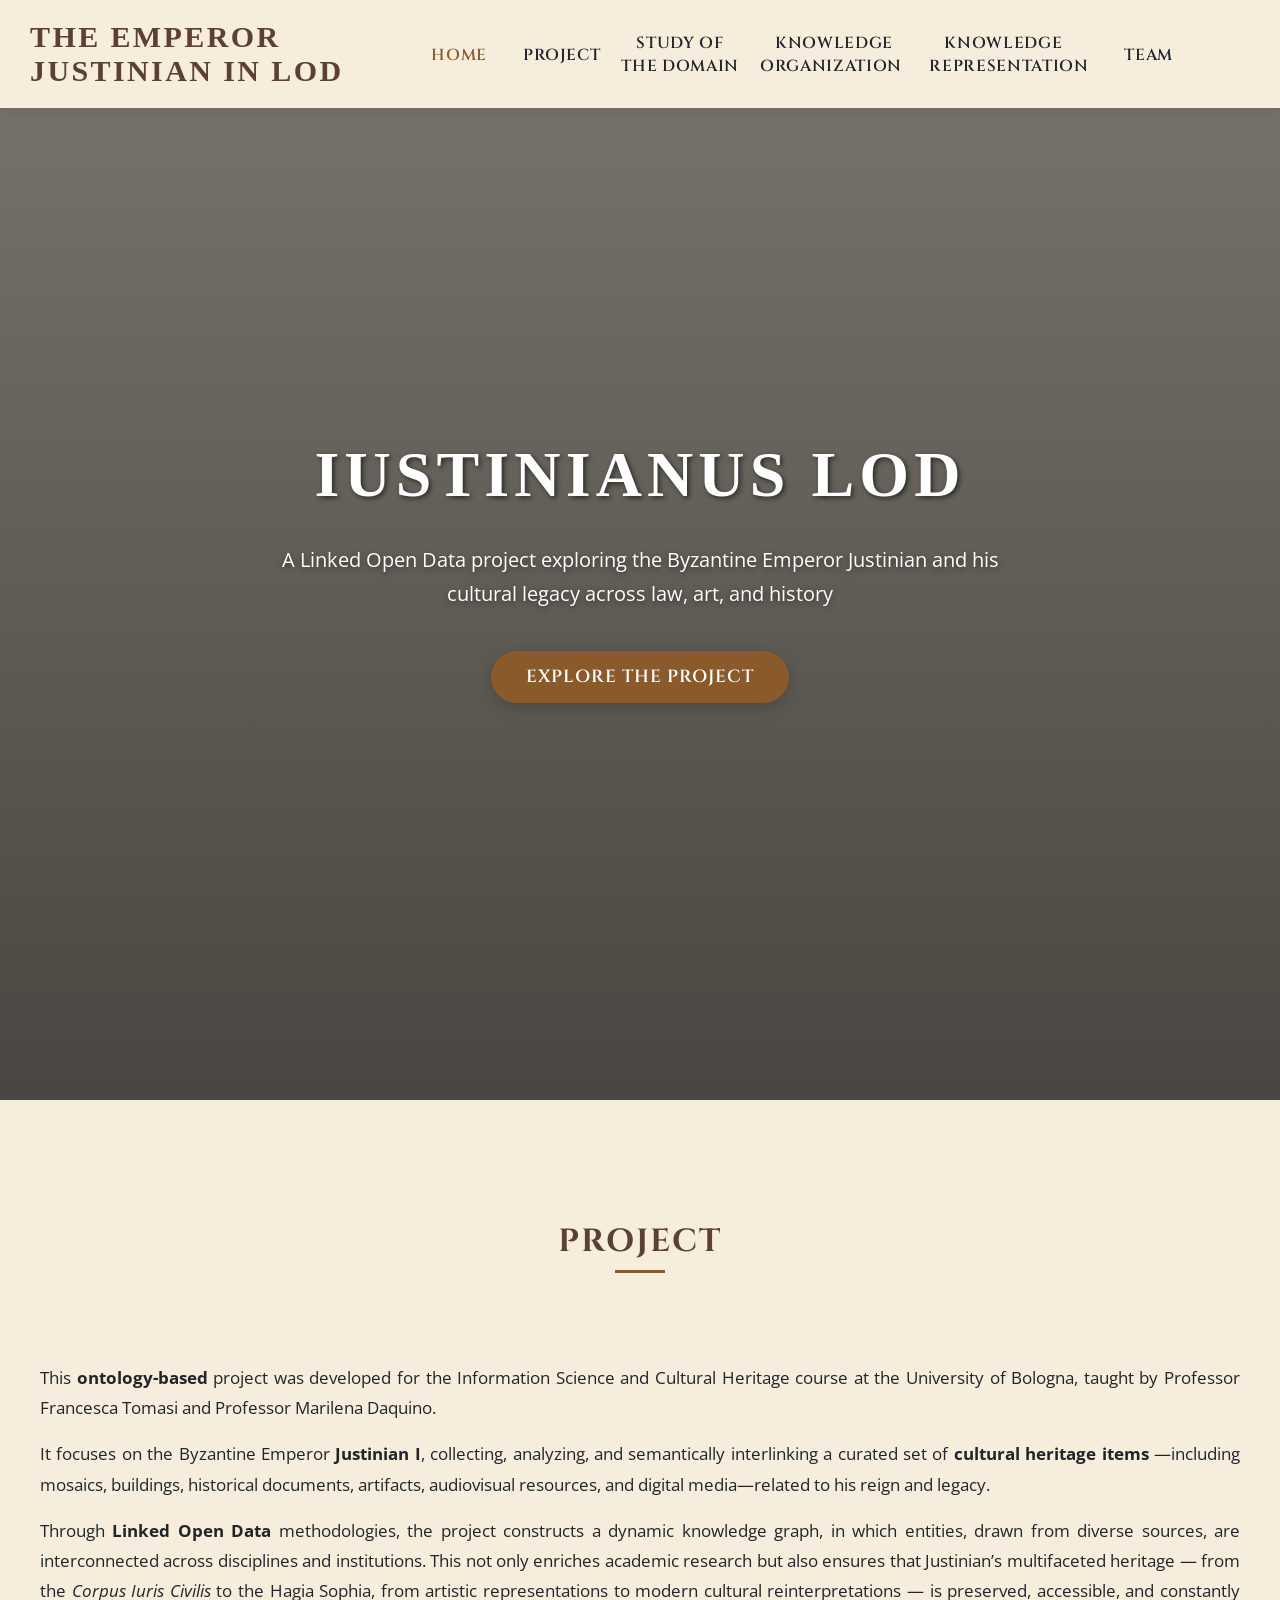
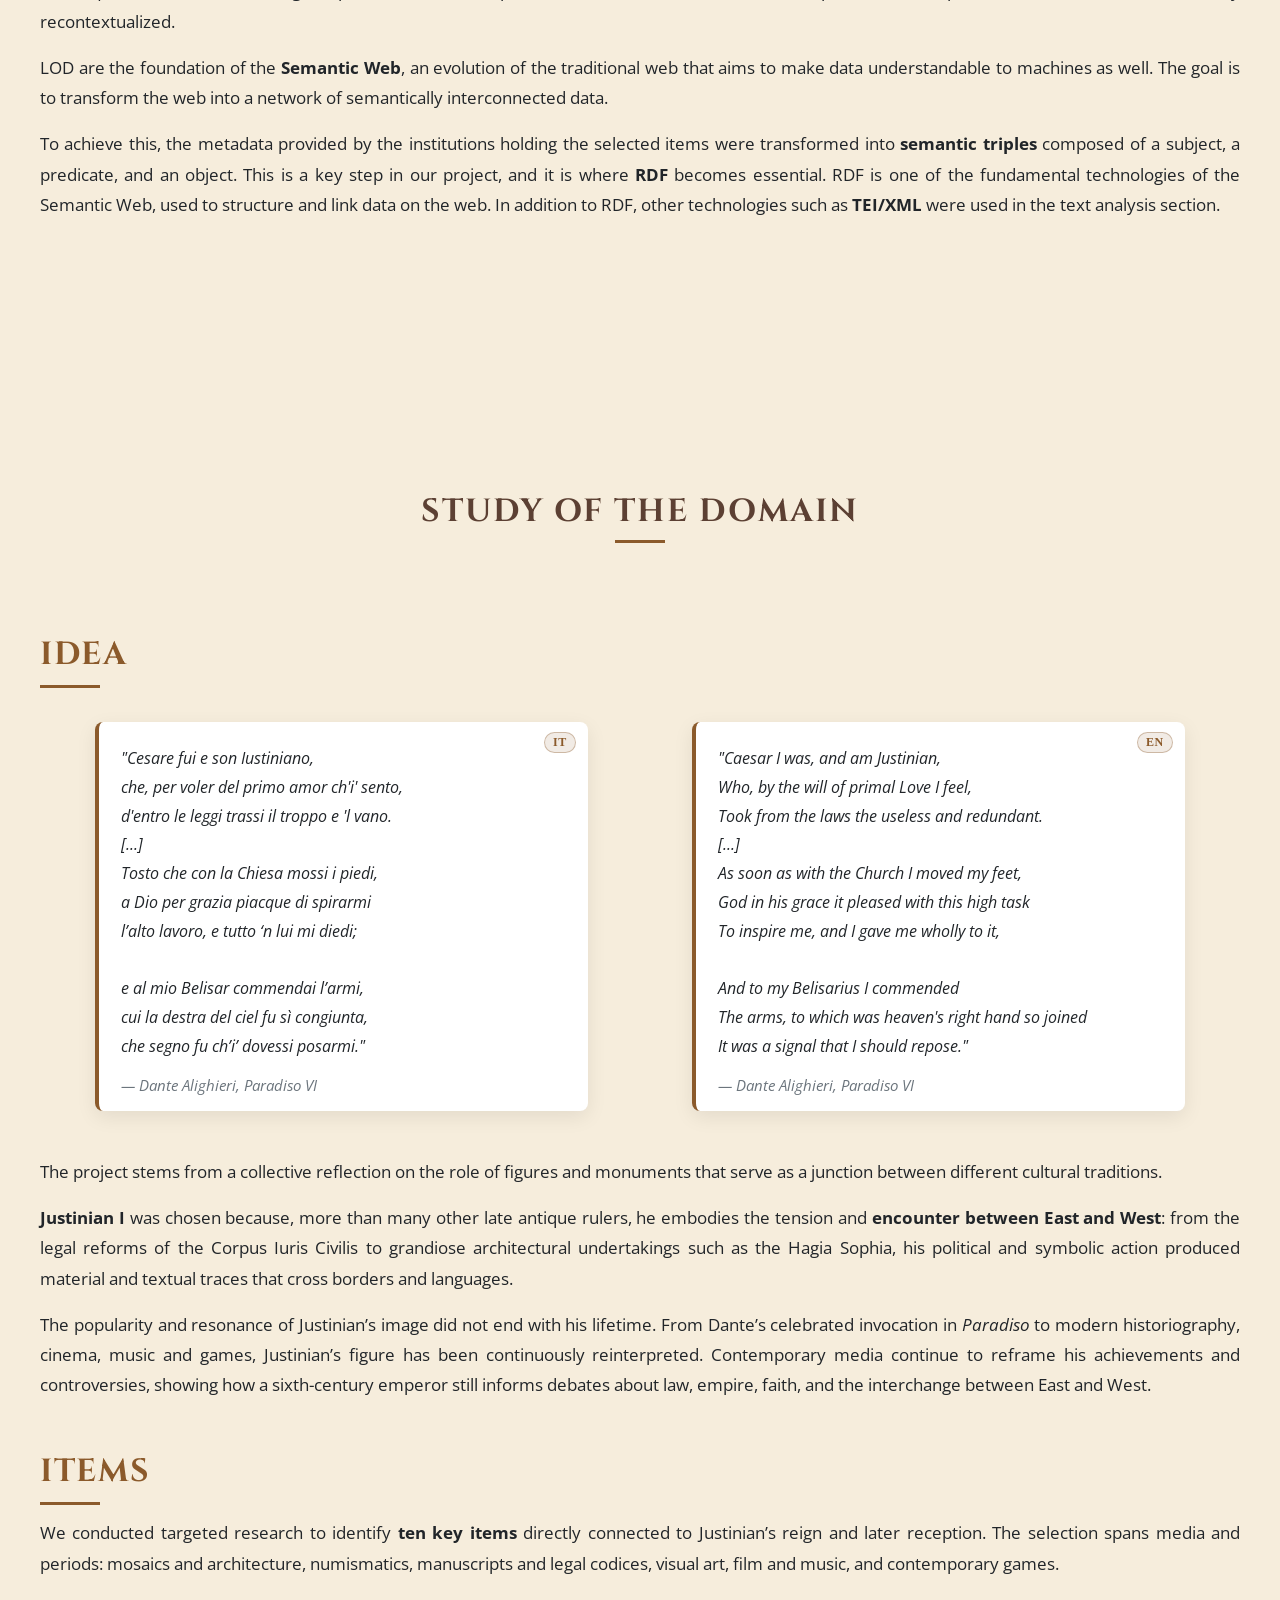
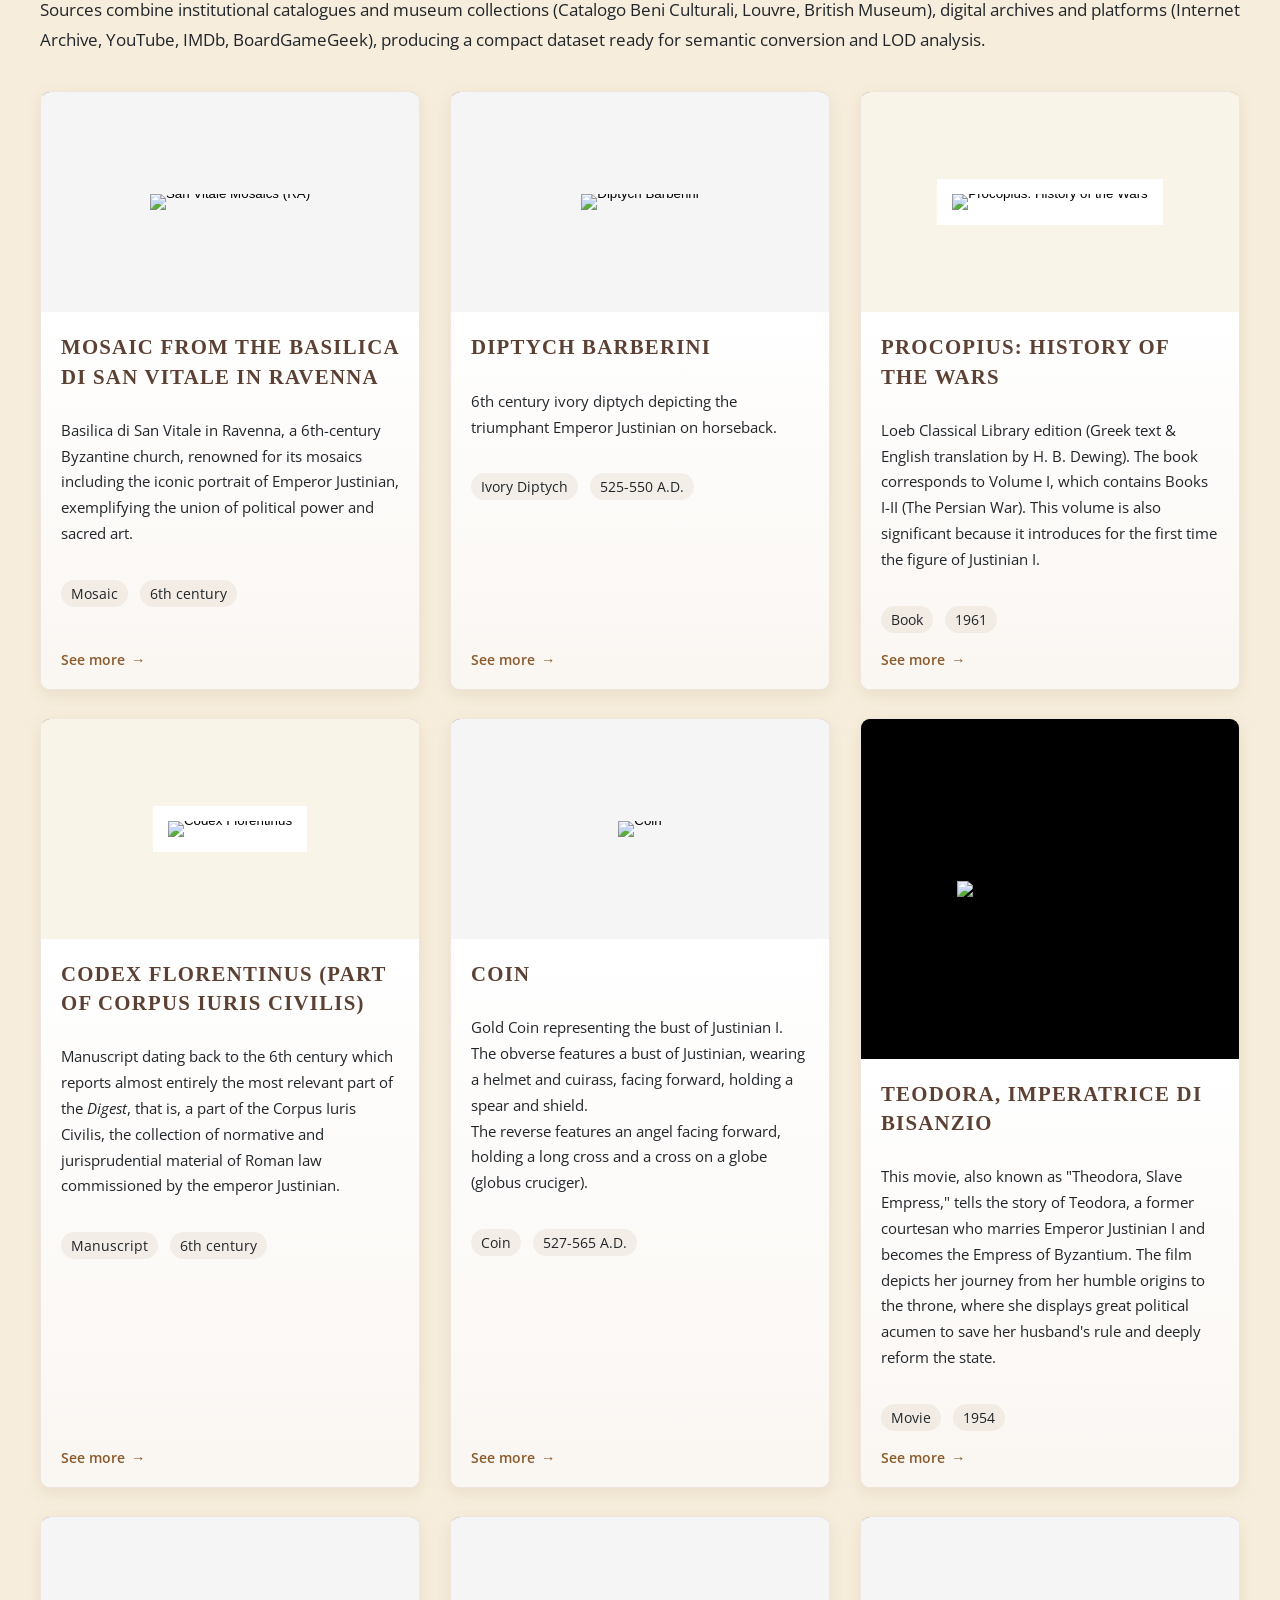
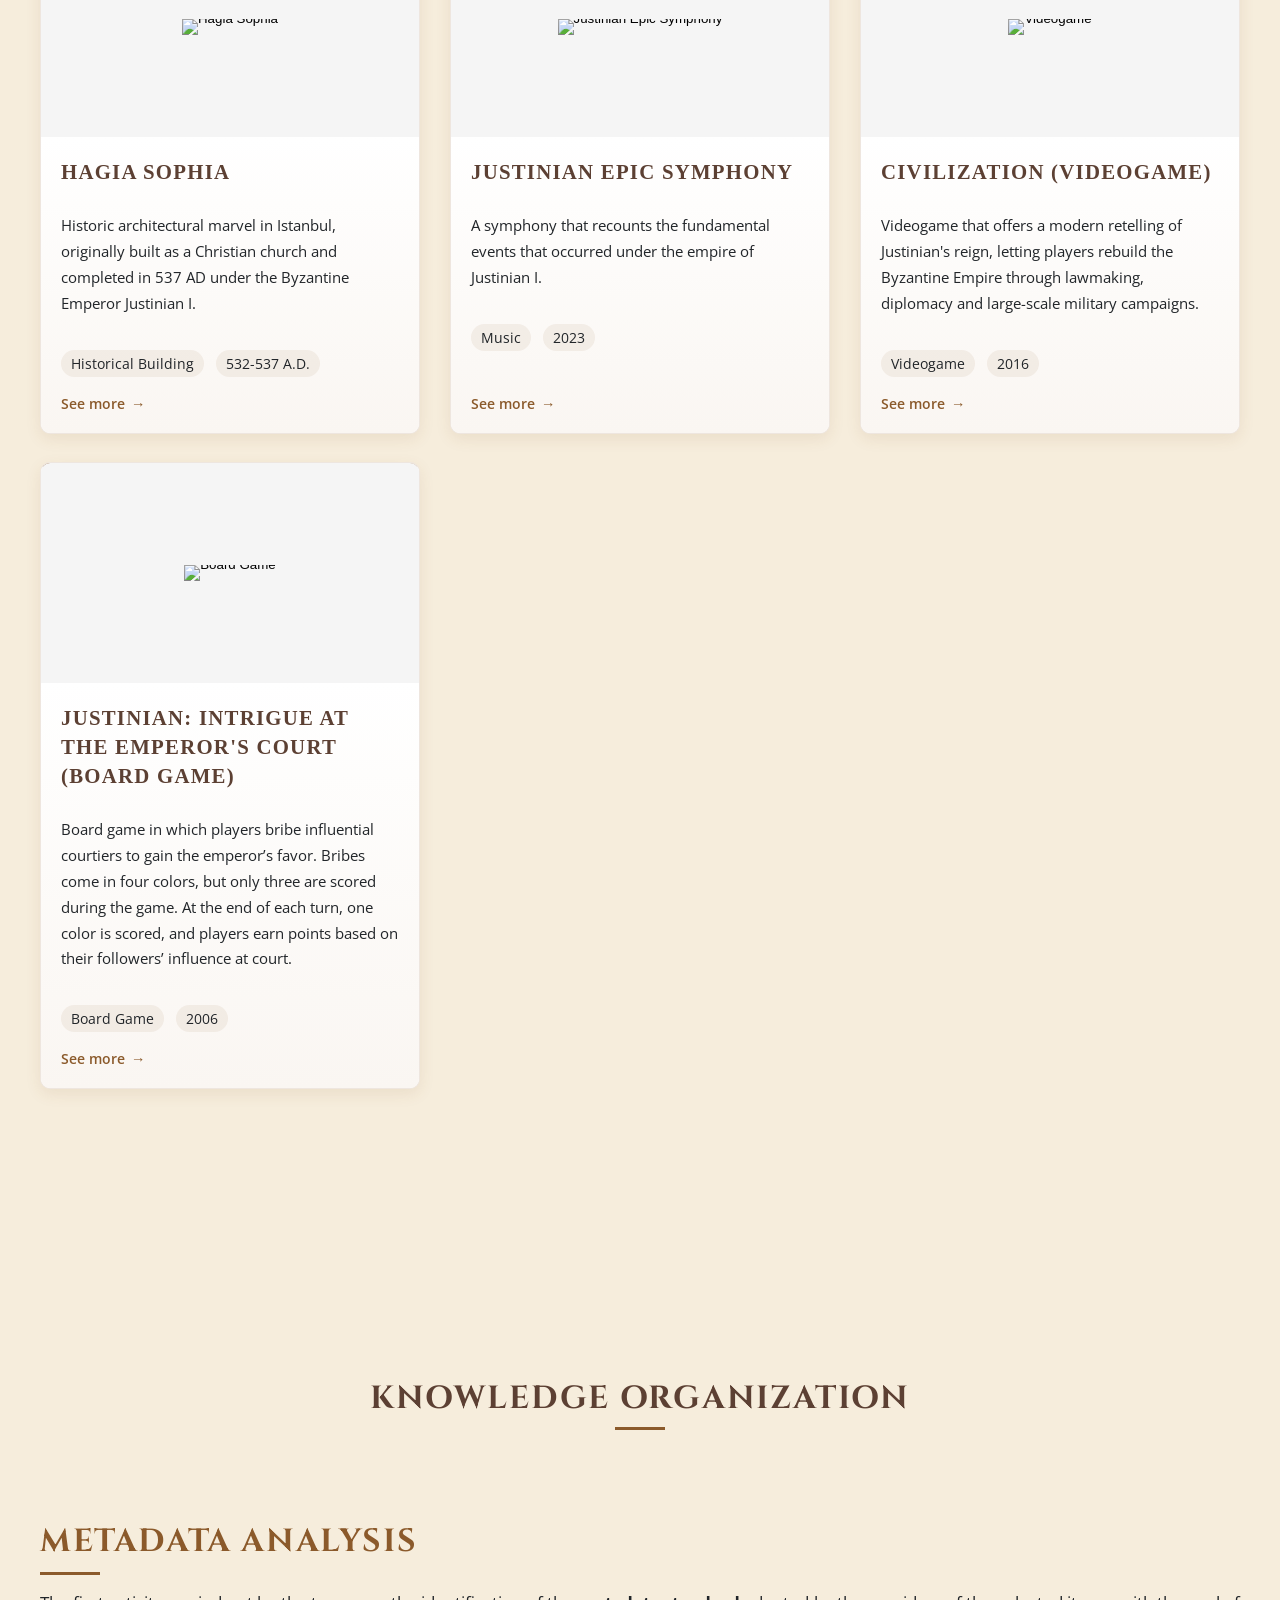
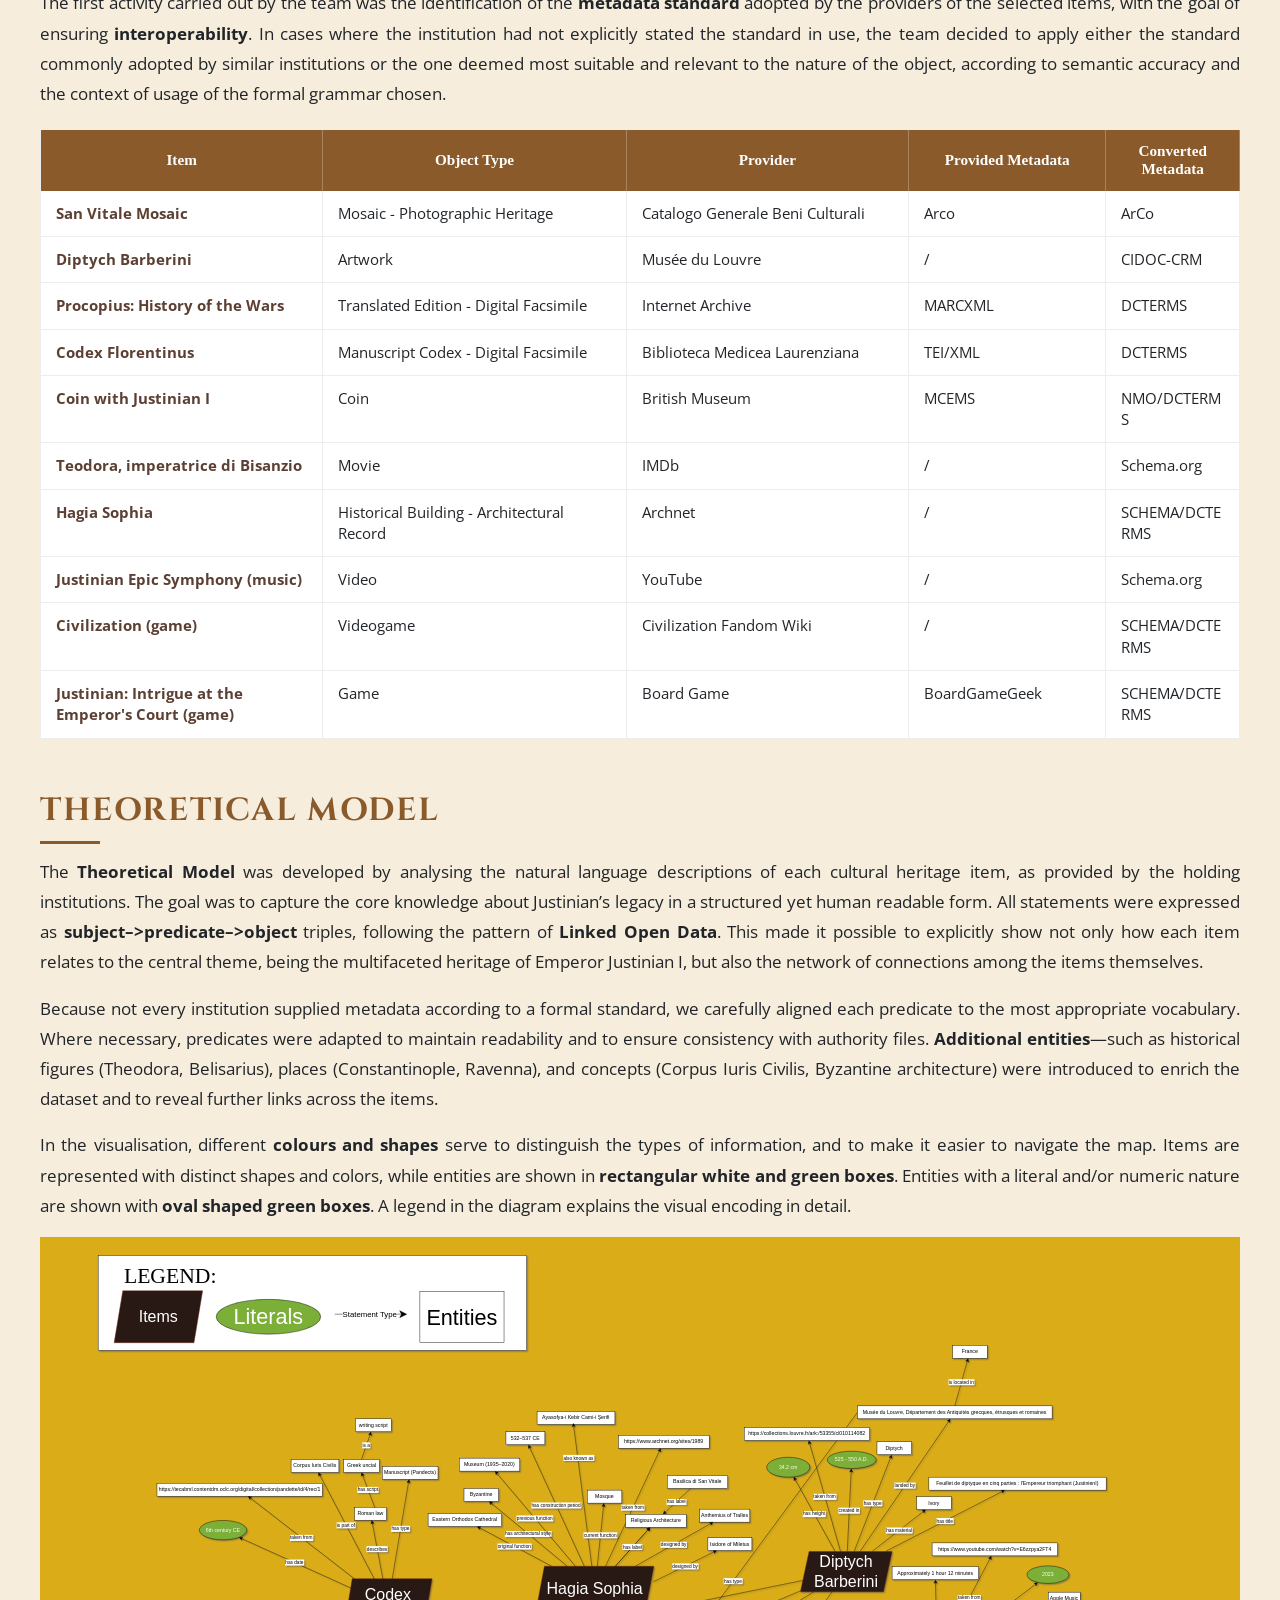
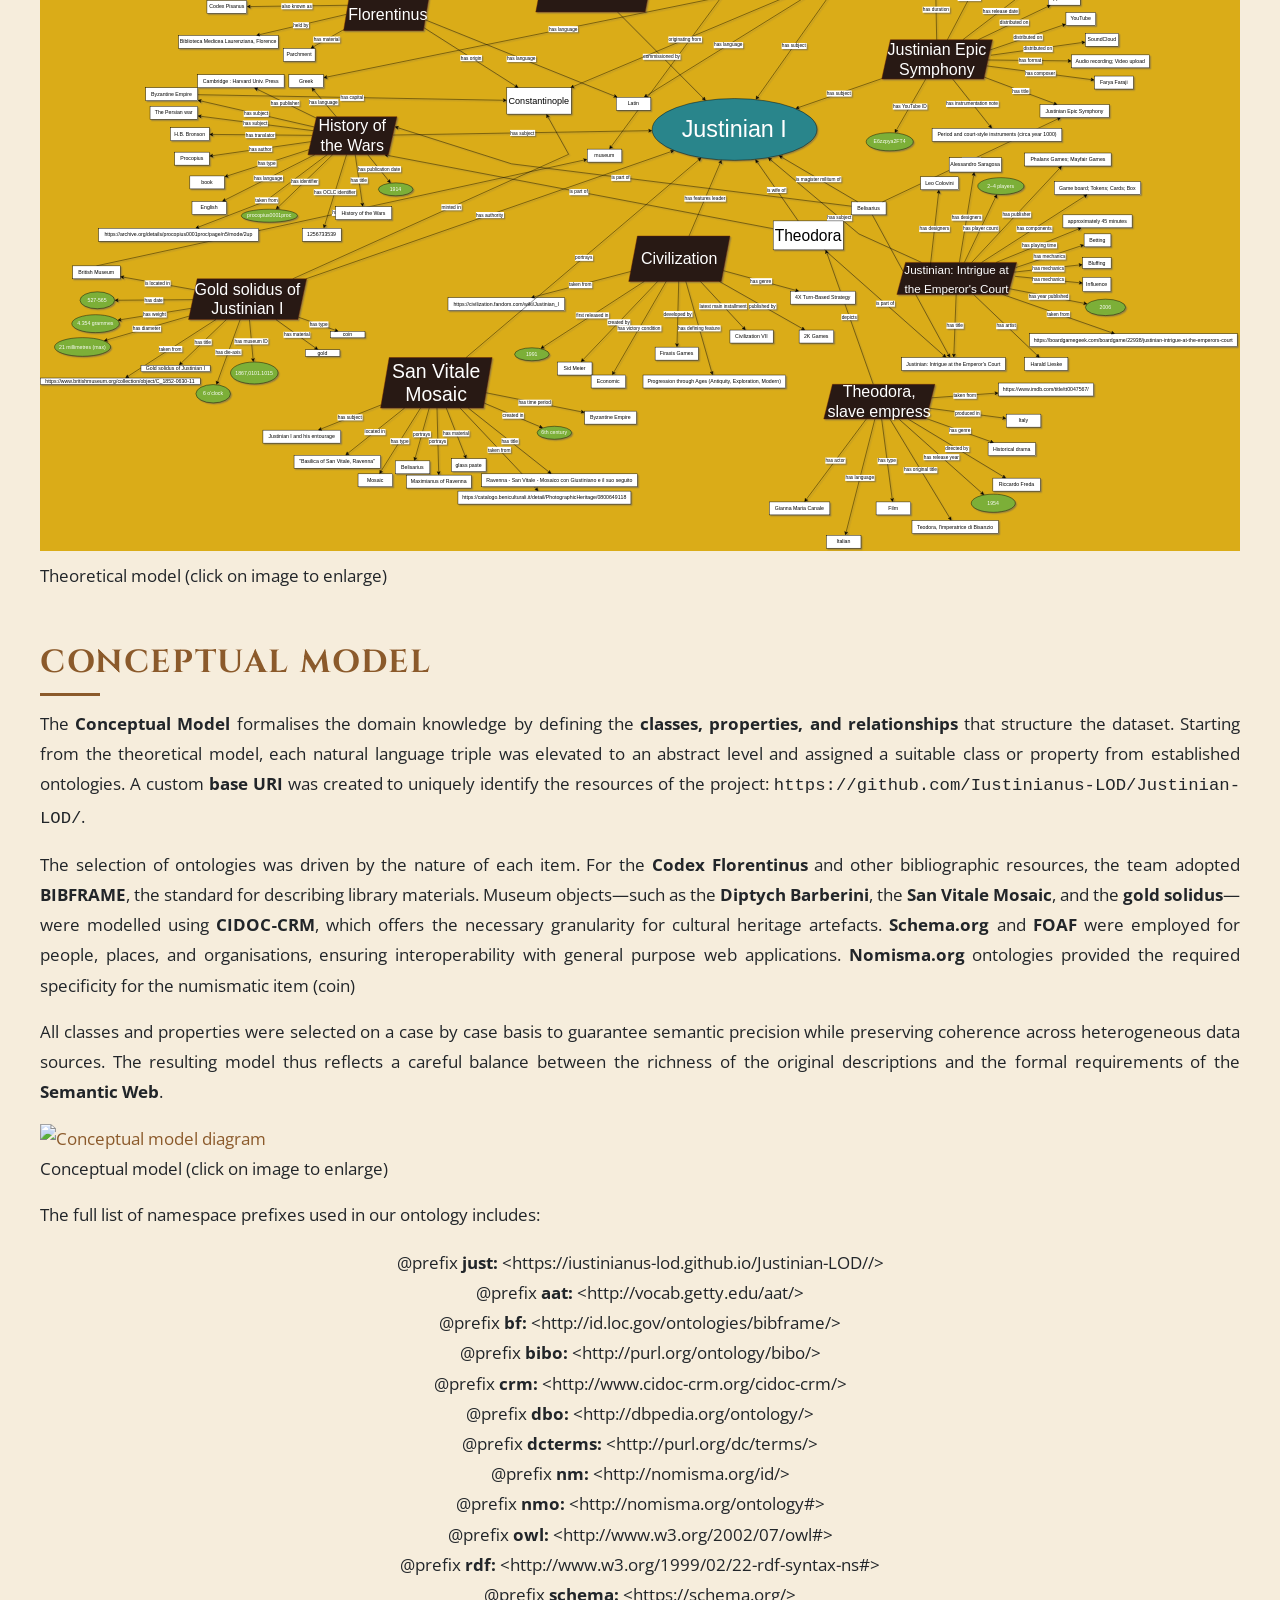
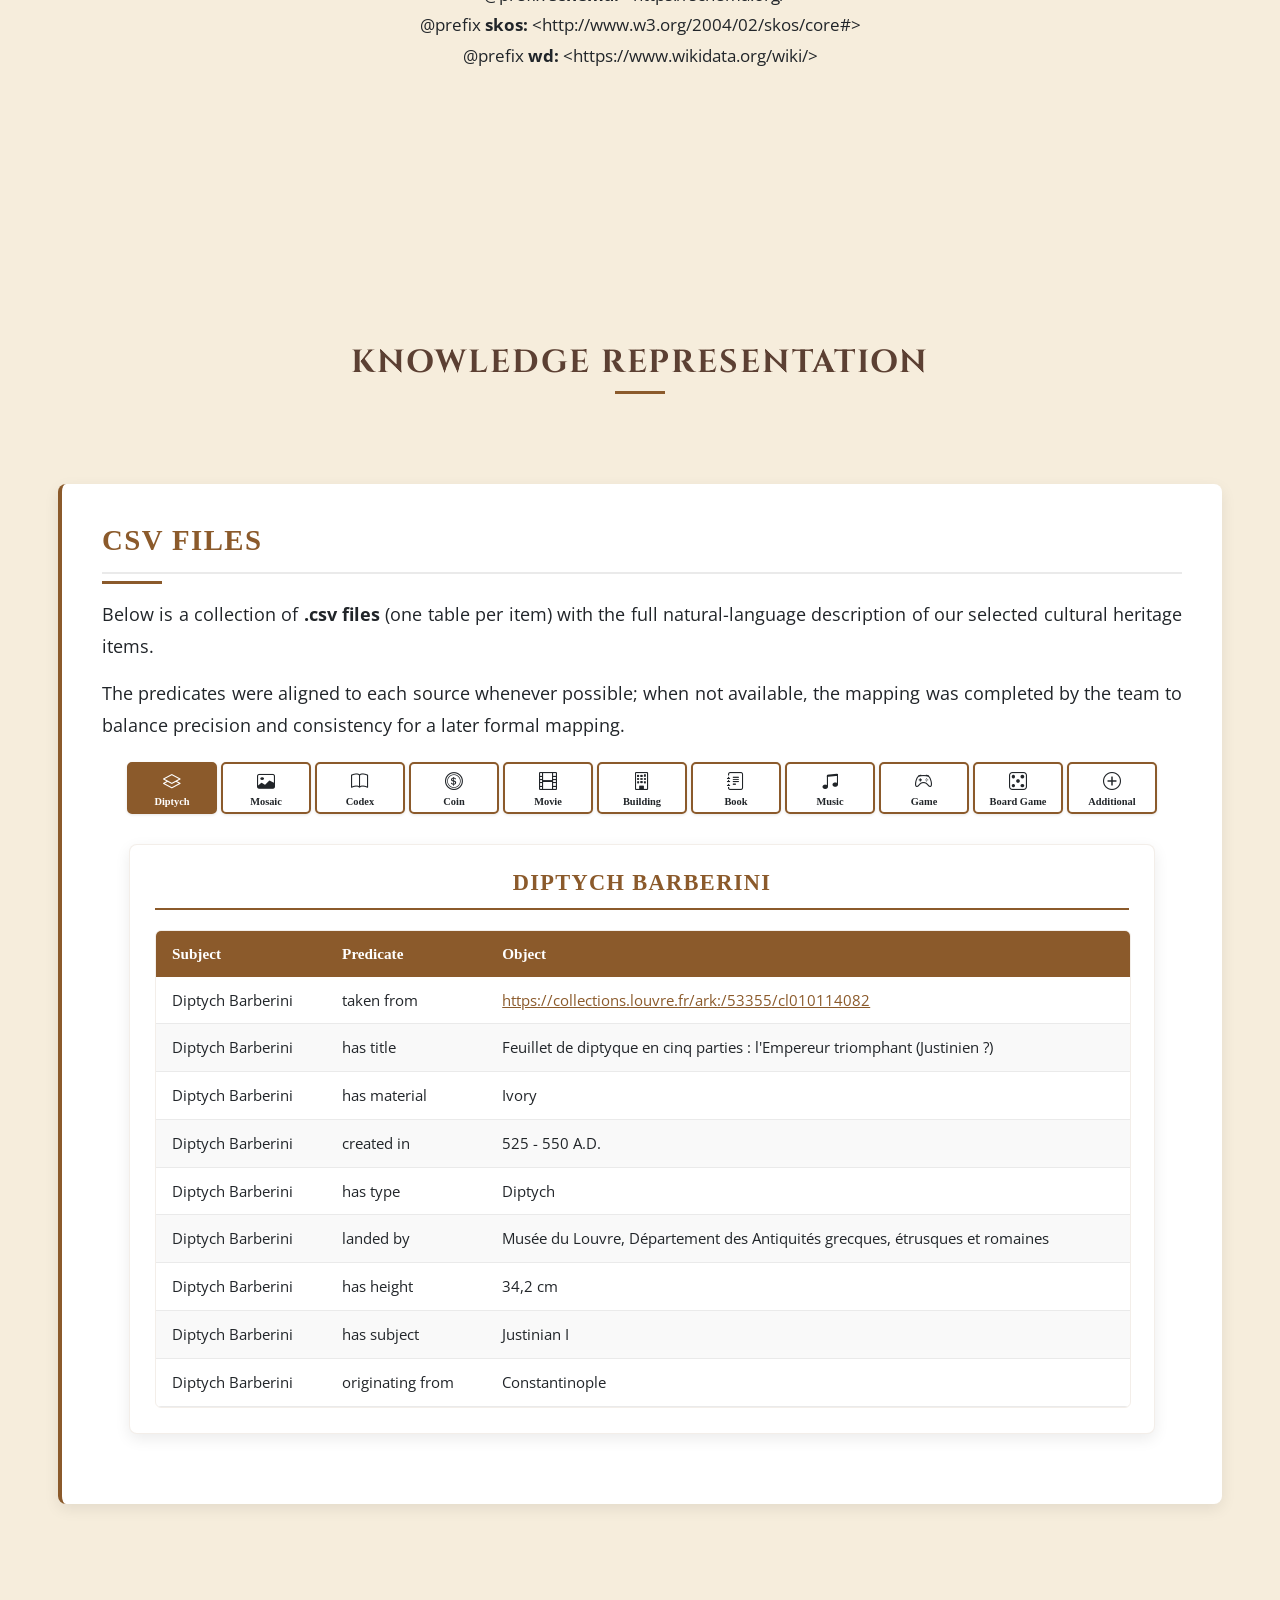
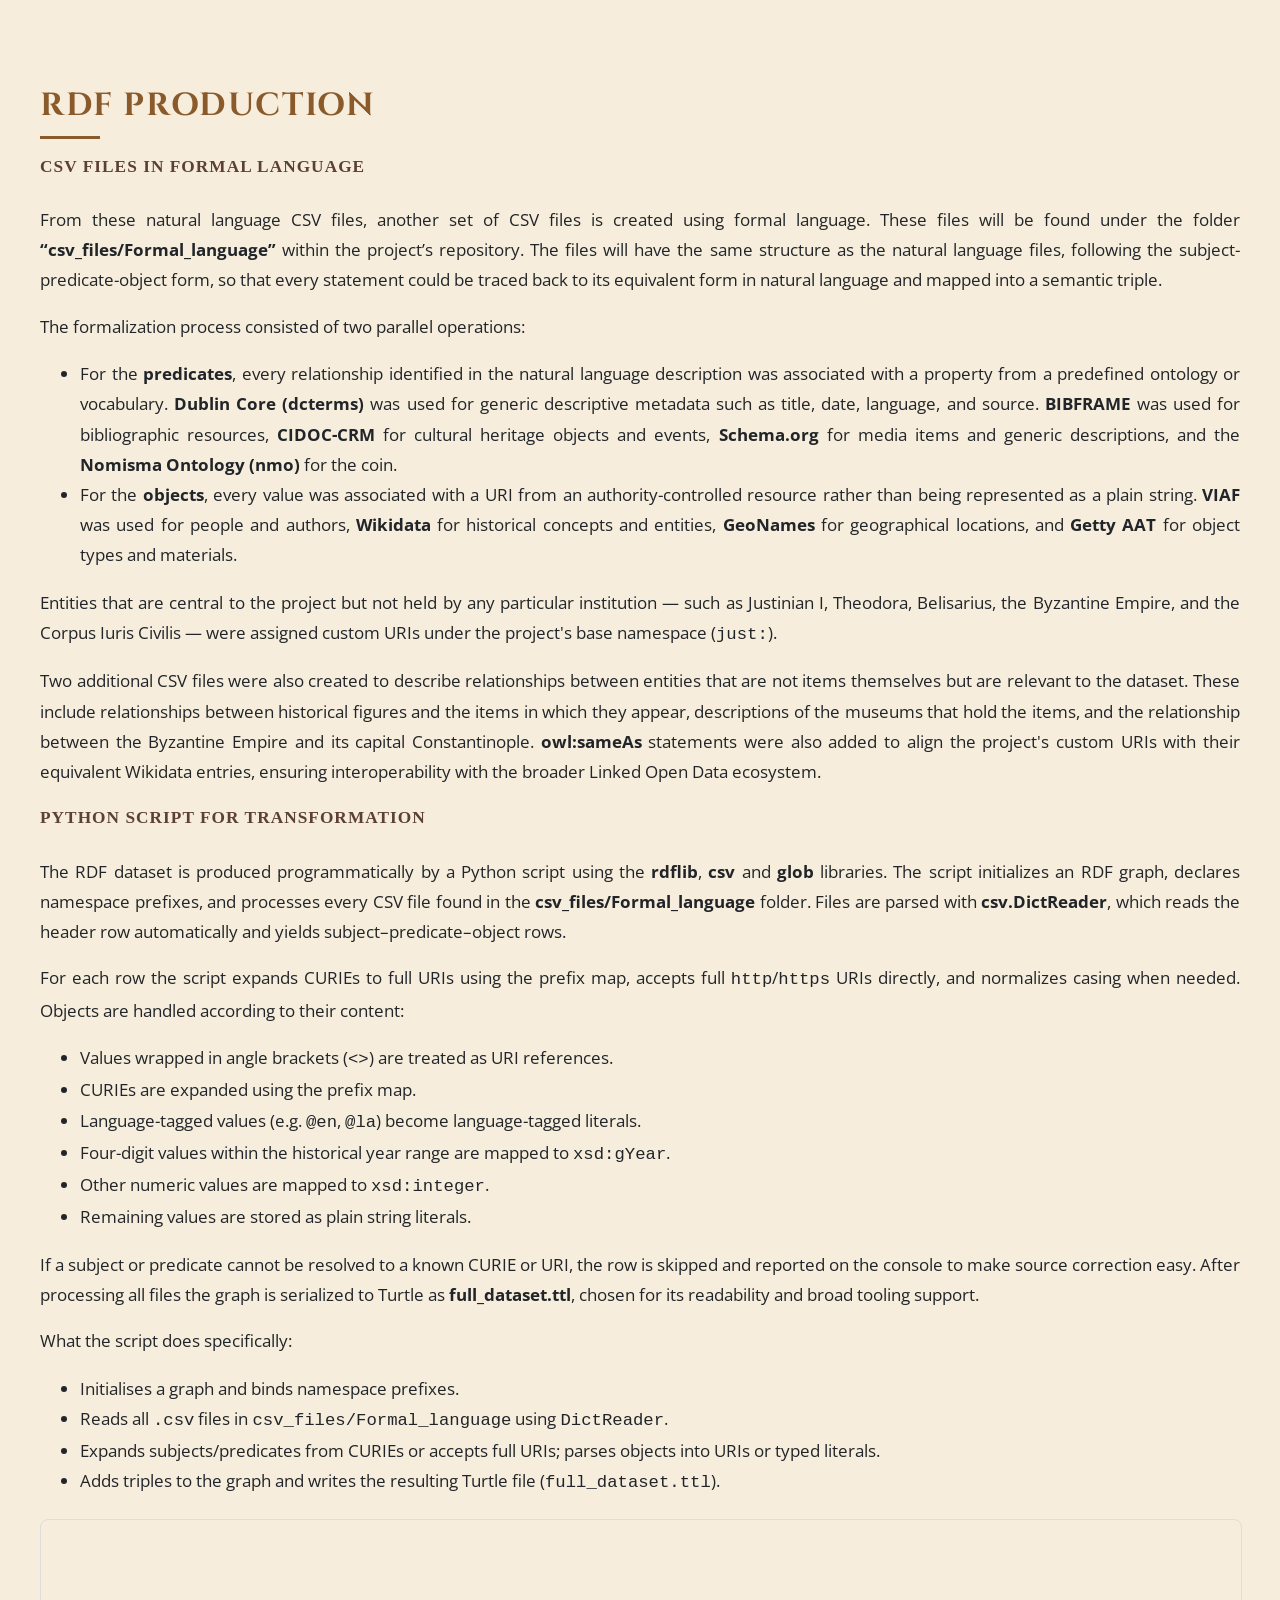
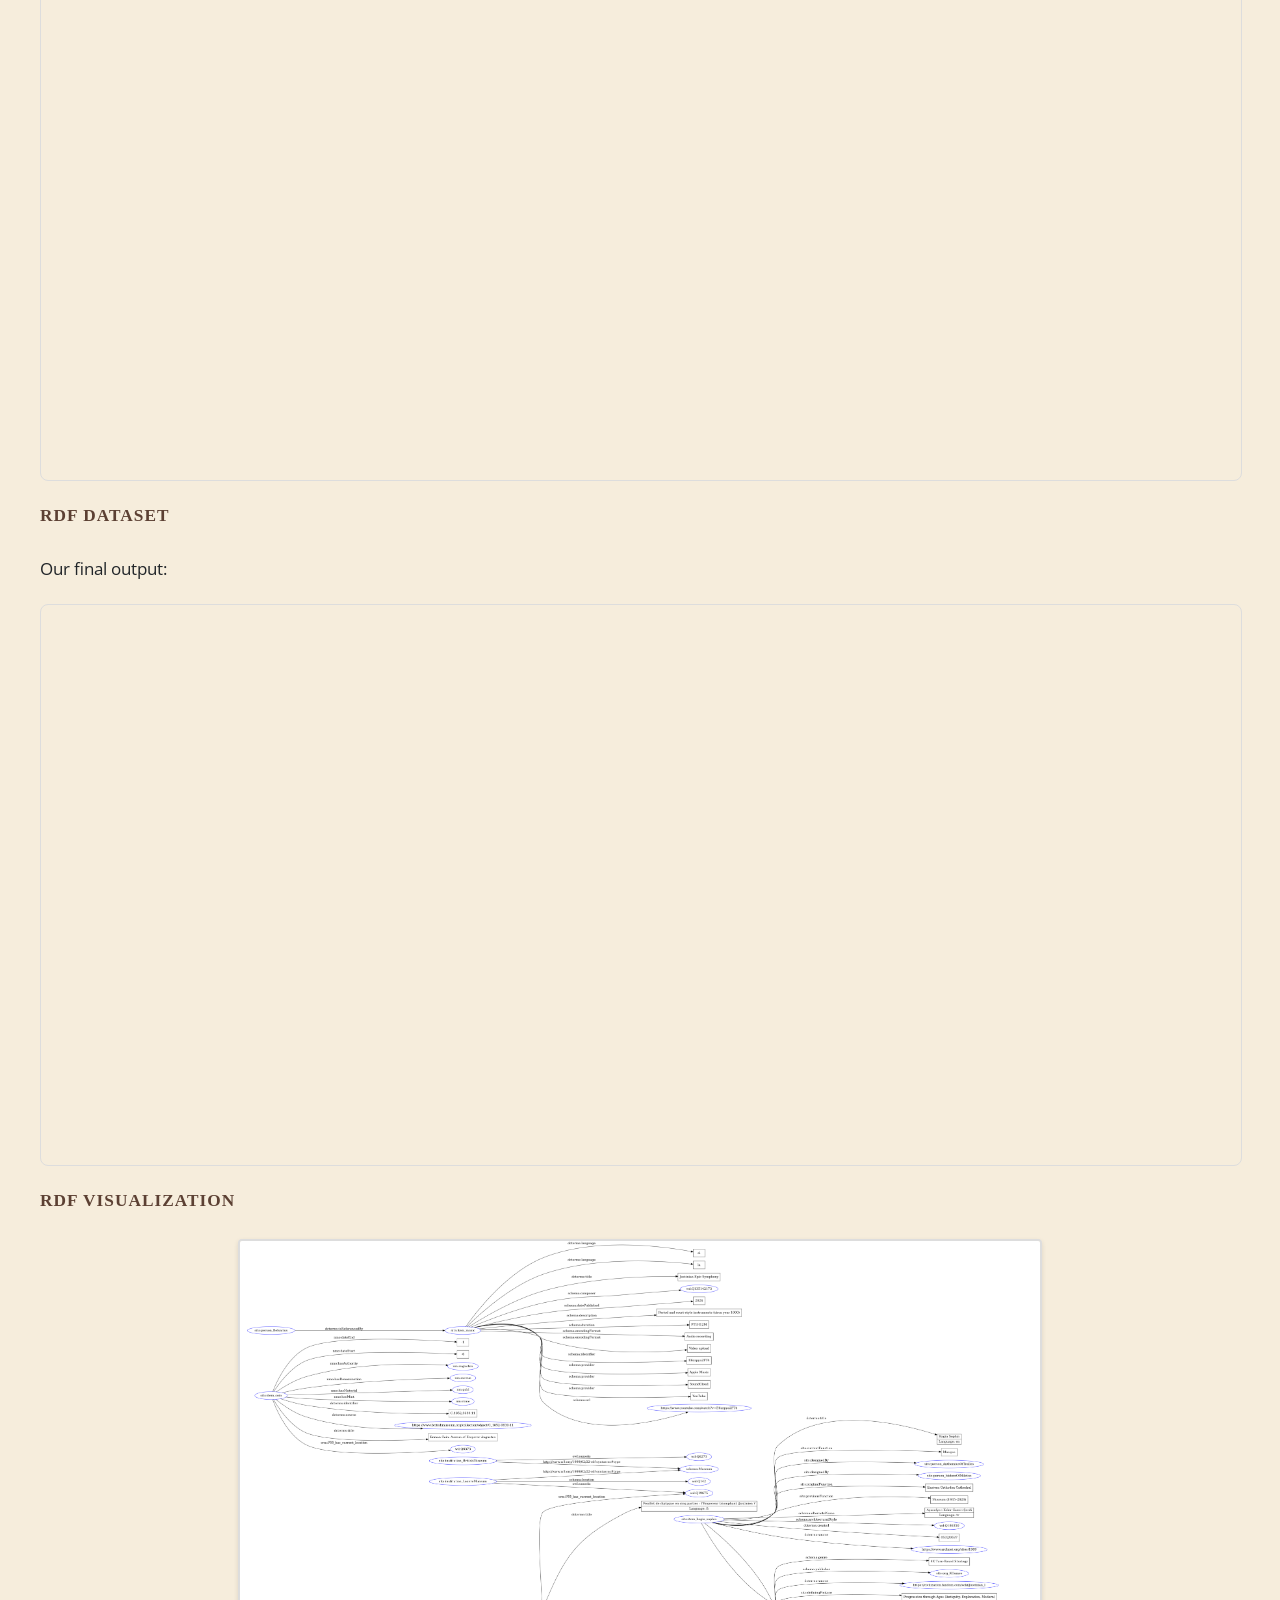
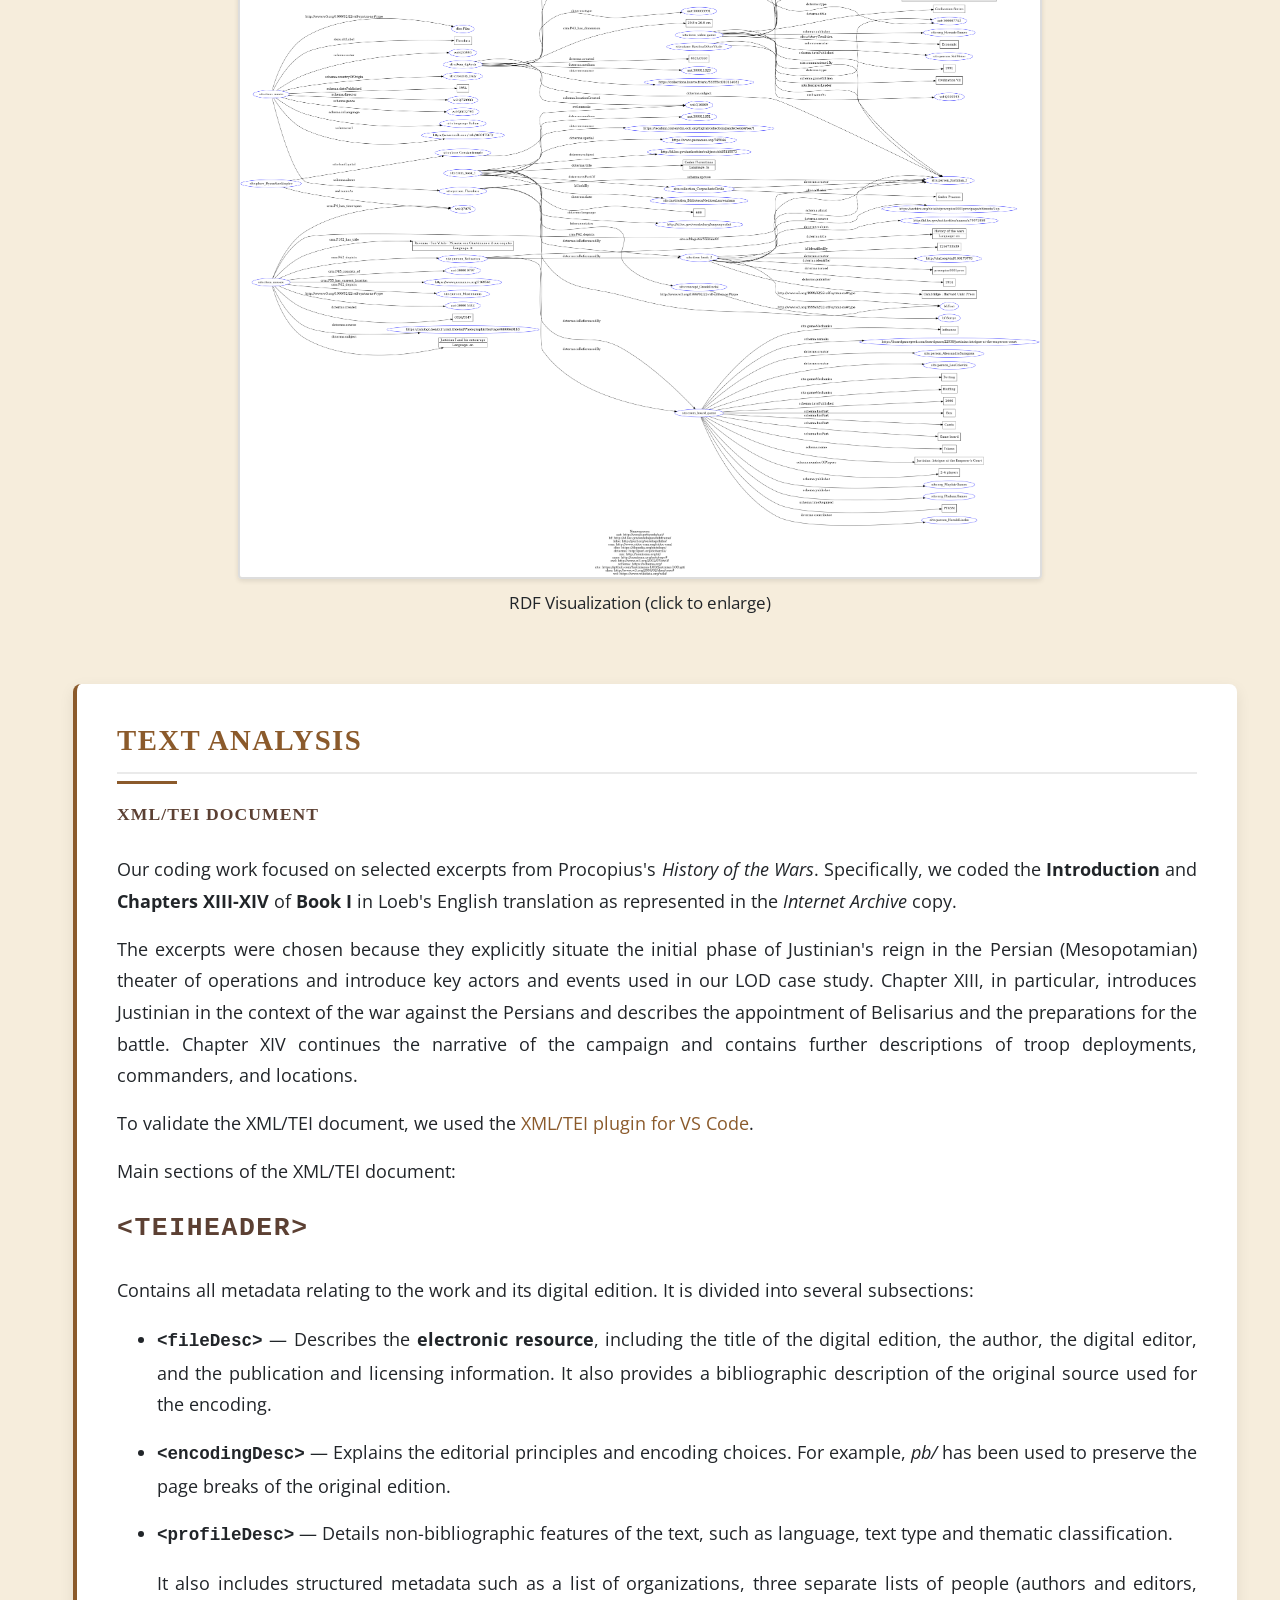
==== commit f0c925b7: "Update index.html" ====
--- a/index.html
+++ b/index.html
@@ -1592,7 +1592,7 @@
           <p>
             Entities that are central to the project but not held by any particular institution — such as
             Justinian I, Theodora, Belisarius, the Byzantine Empire, and the Corpus Iuris Civilis — were
-            assigned custom URIs under the project's base namespace (<code>sits:</code>).
+            assigned custom URIs under the project's base namespace (<code>just:</code>).
           </p>
           <p>
             Two additional CSV files were also created to describe relationships between entities that are
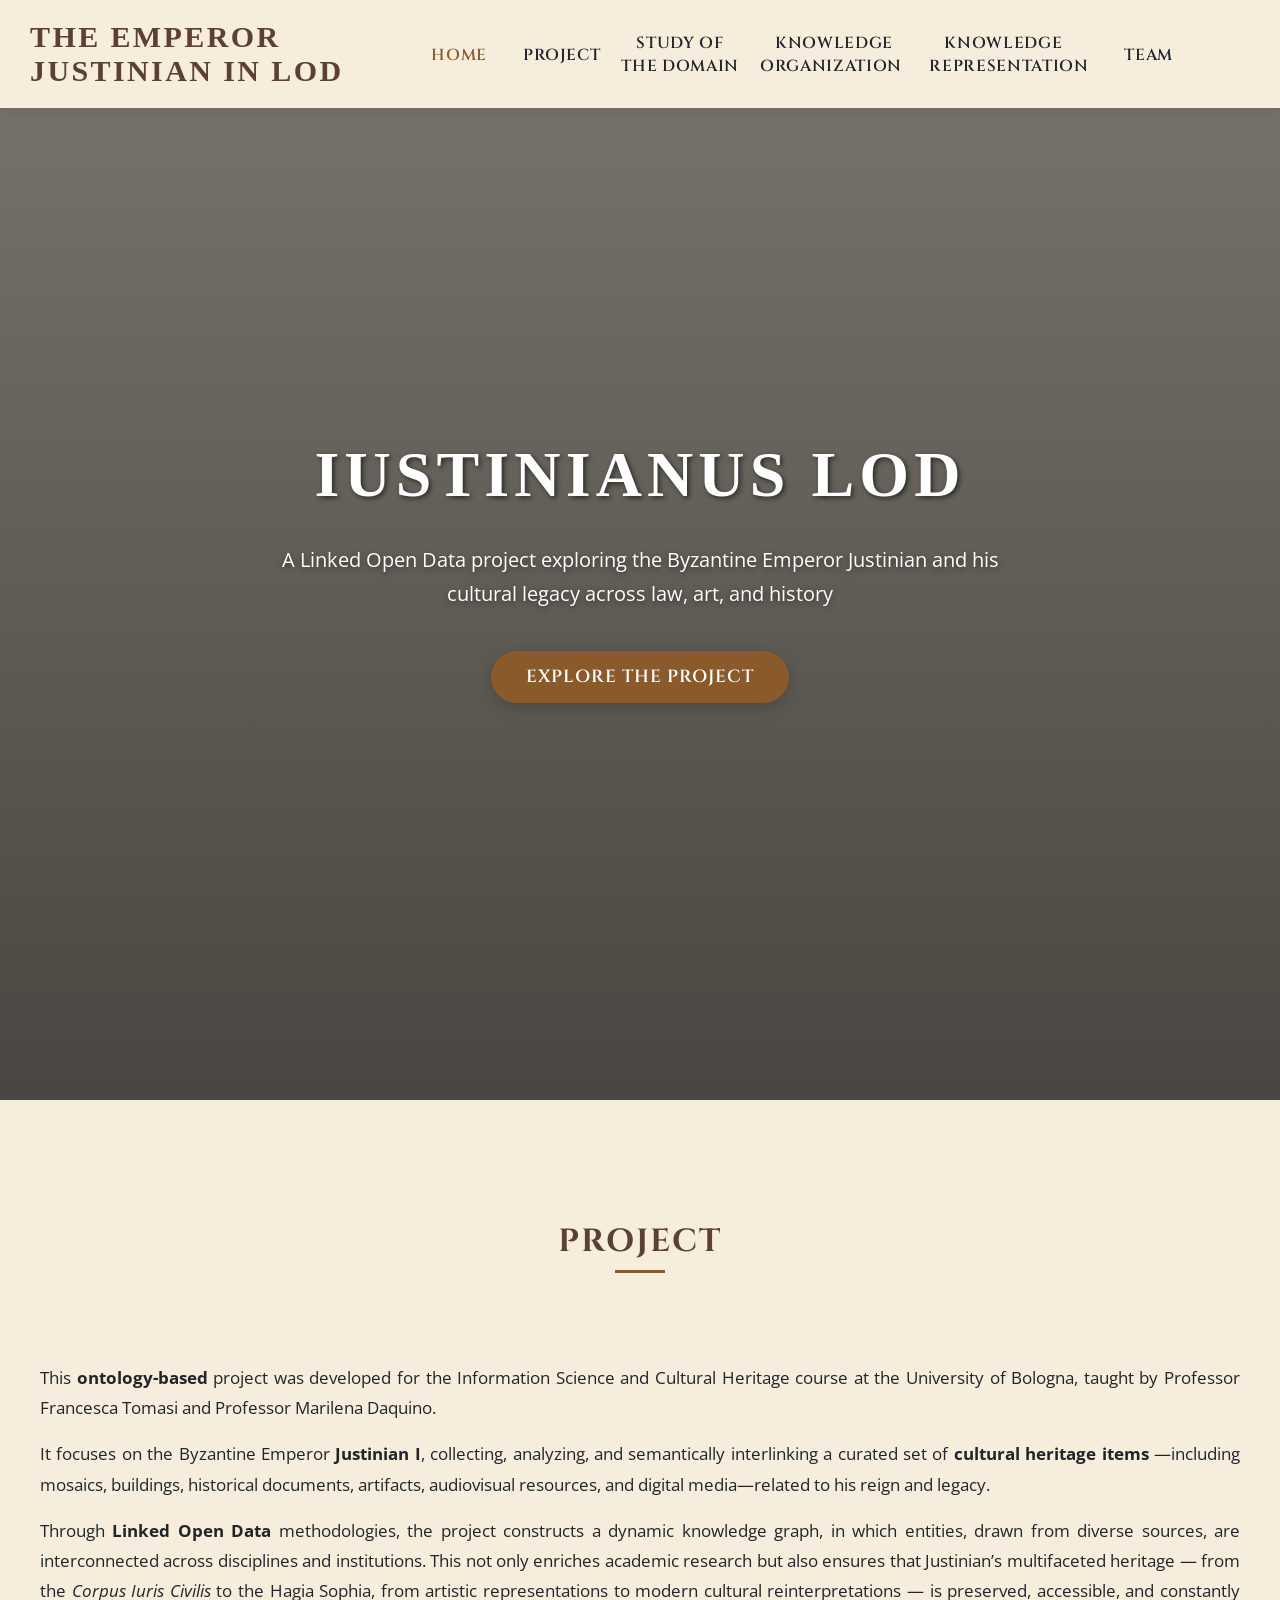
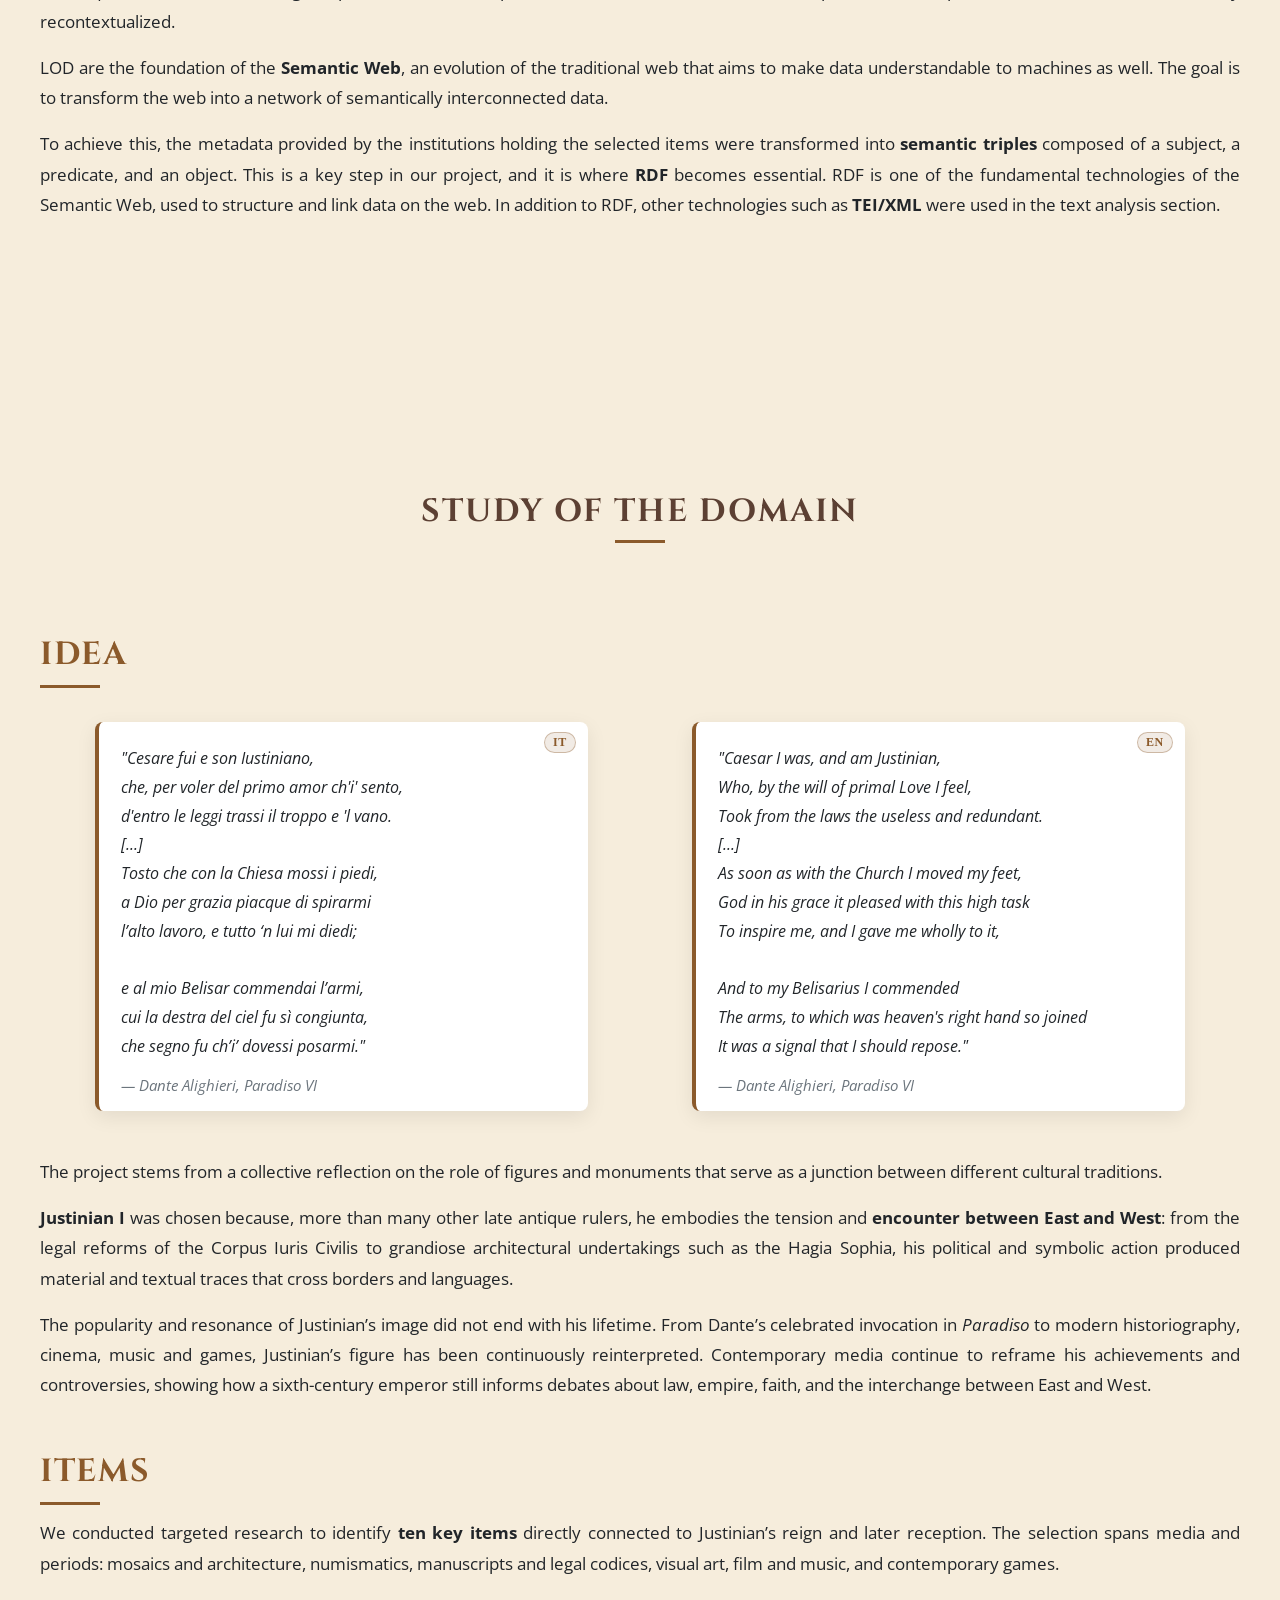
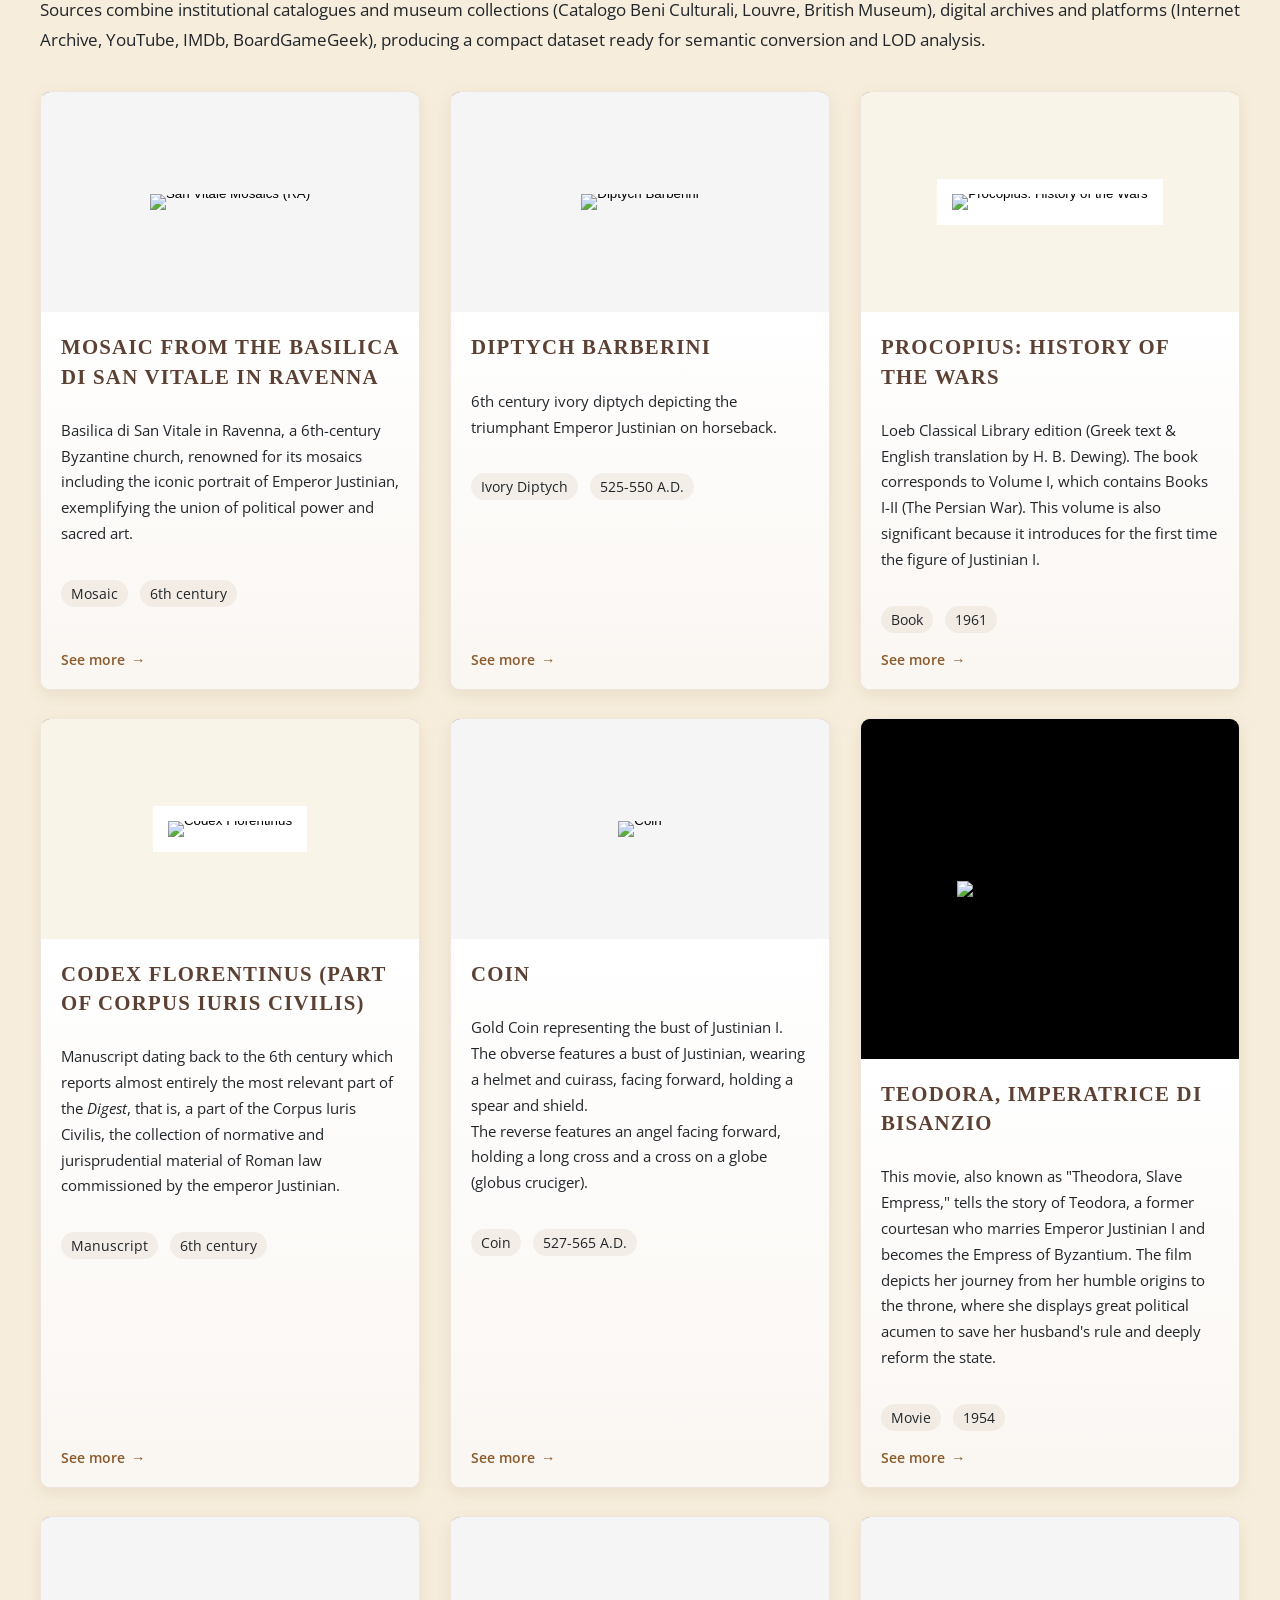
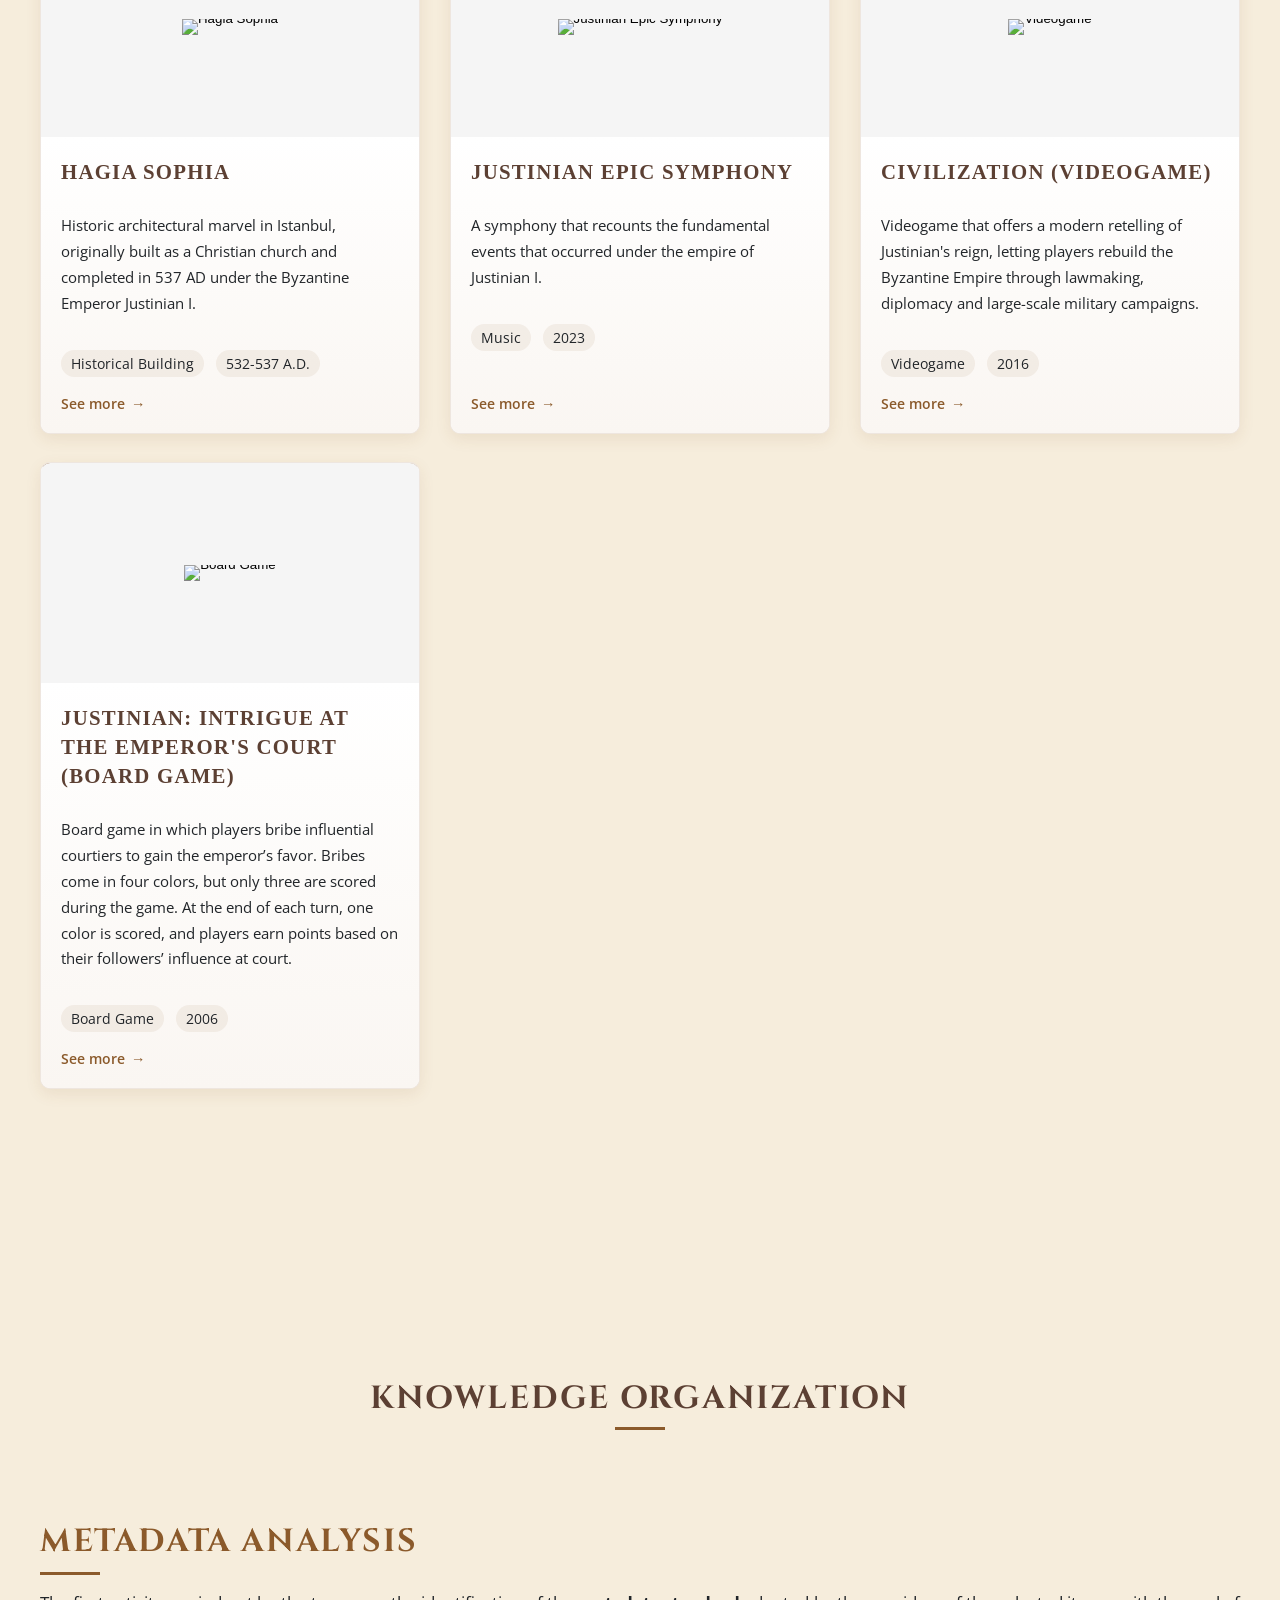
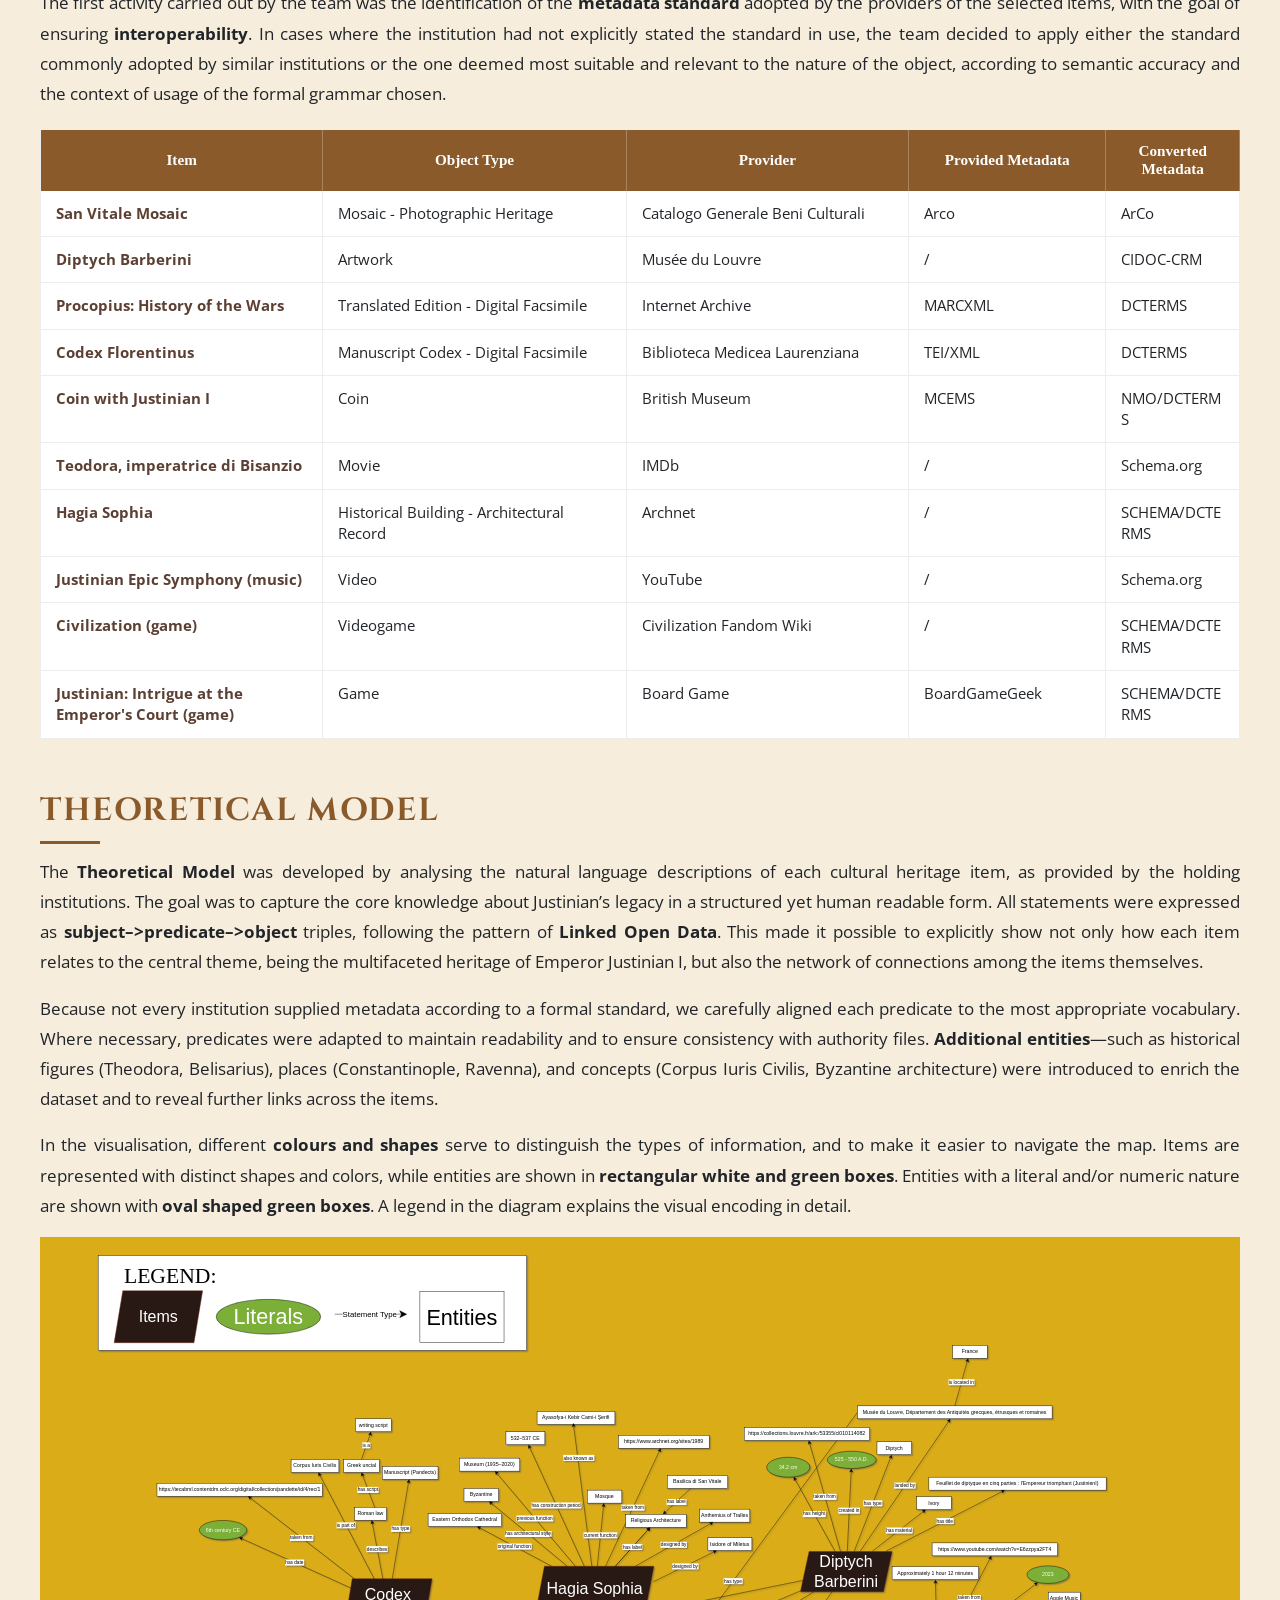
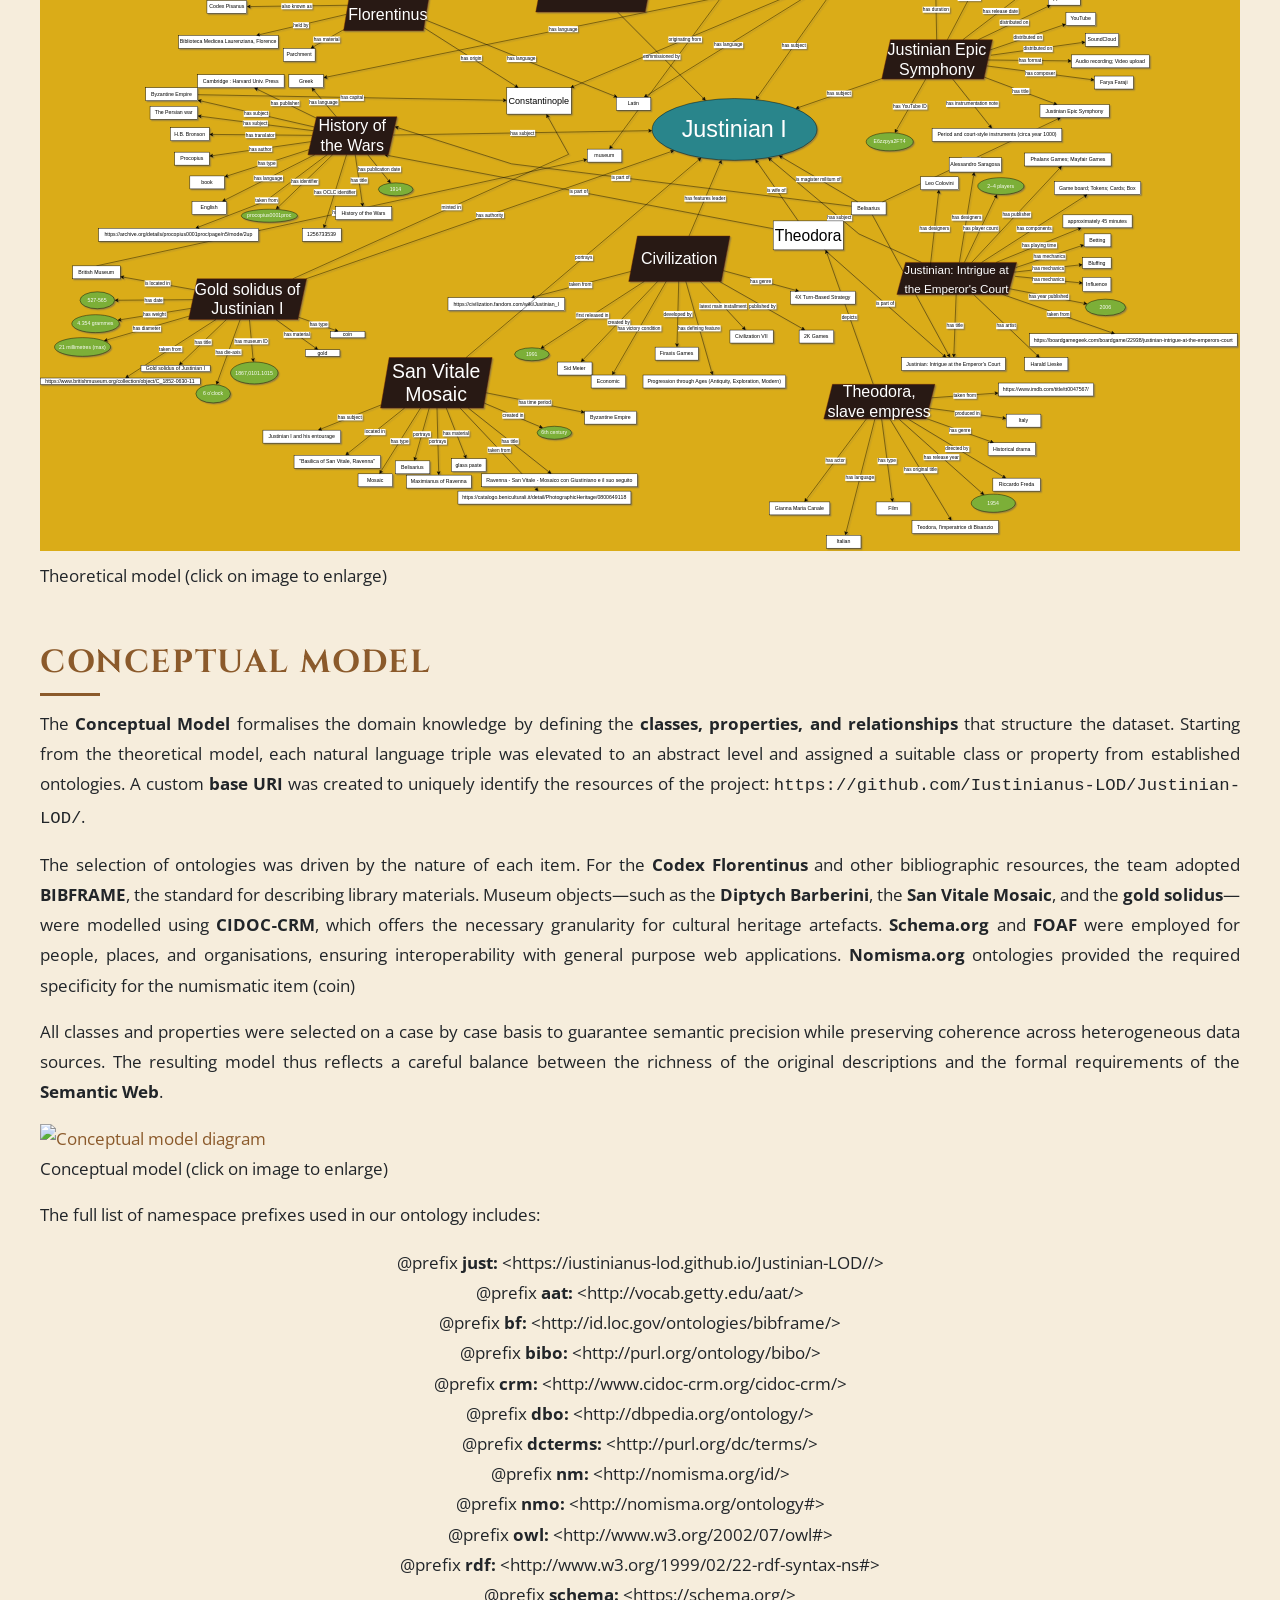
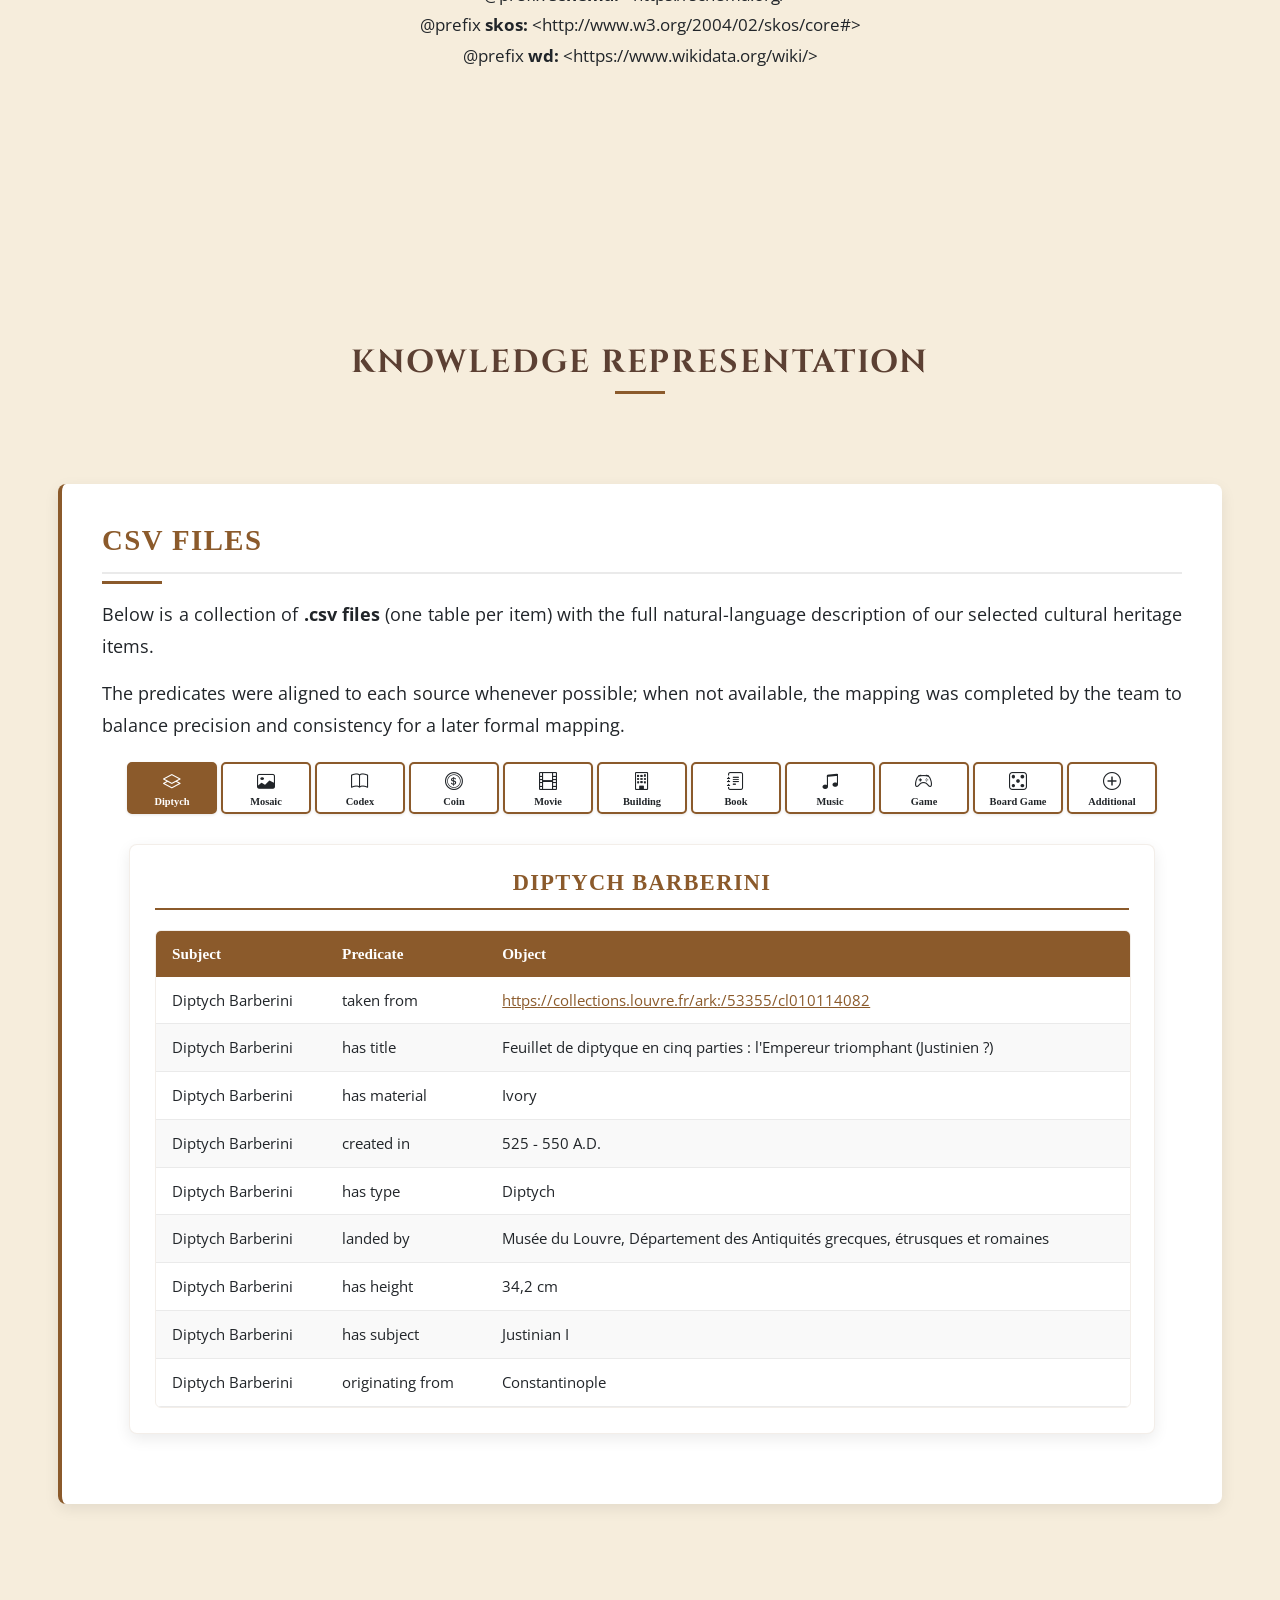
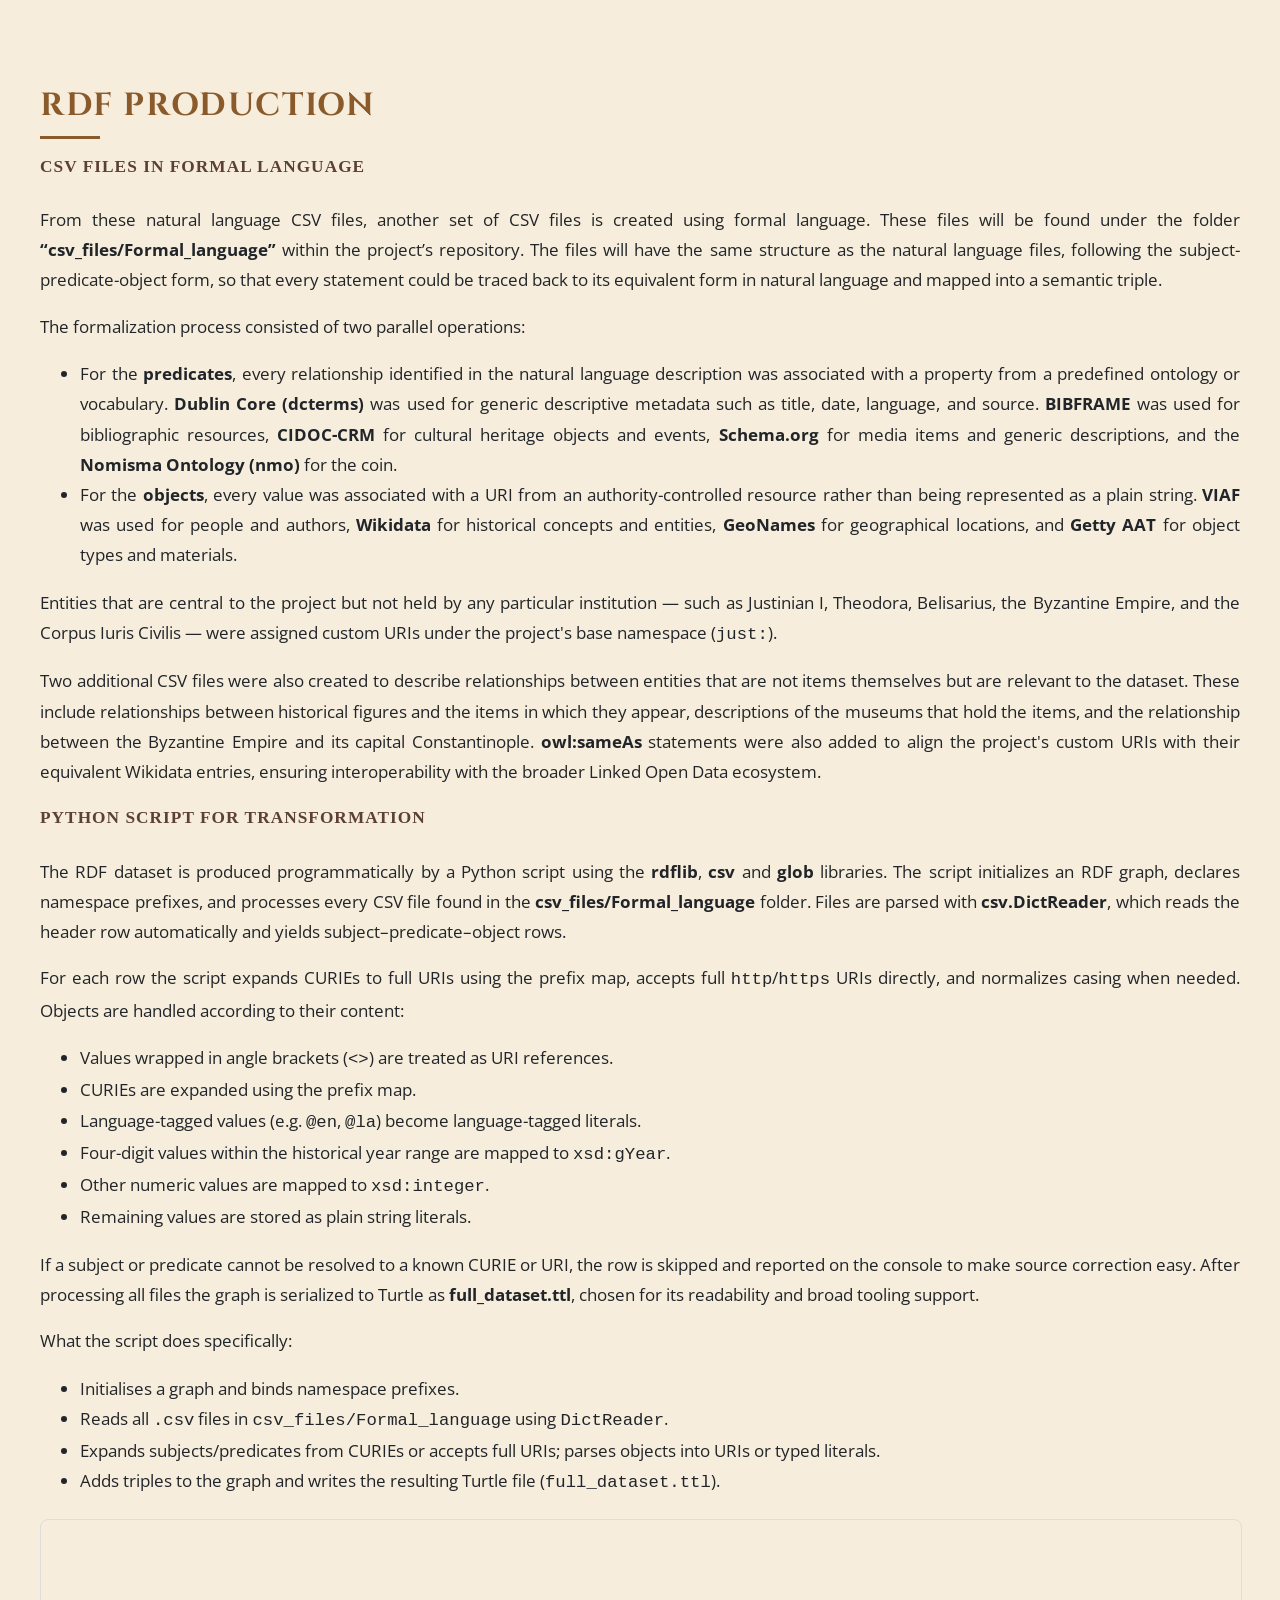
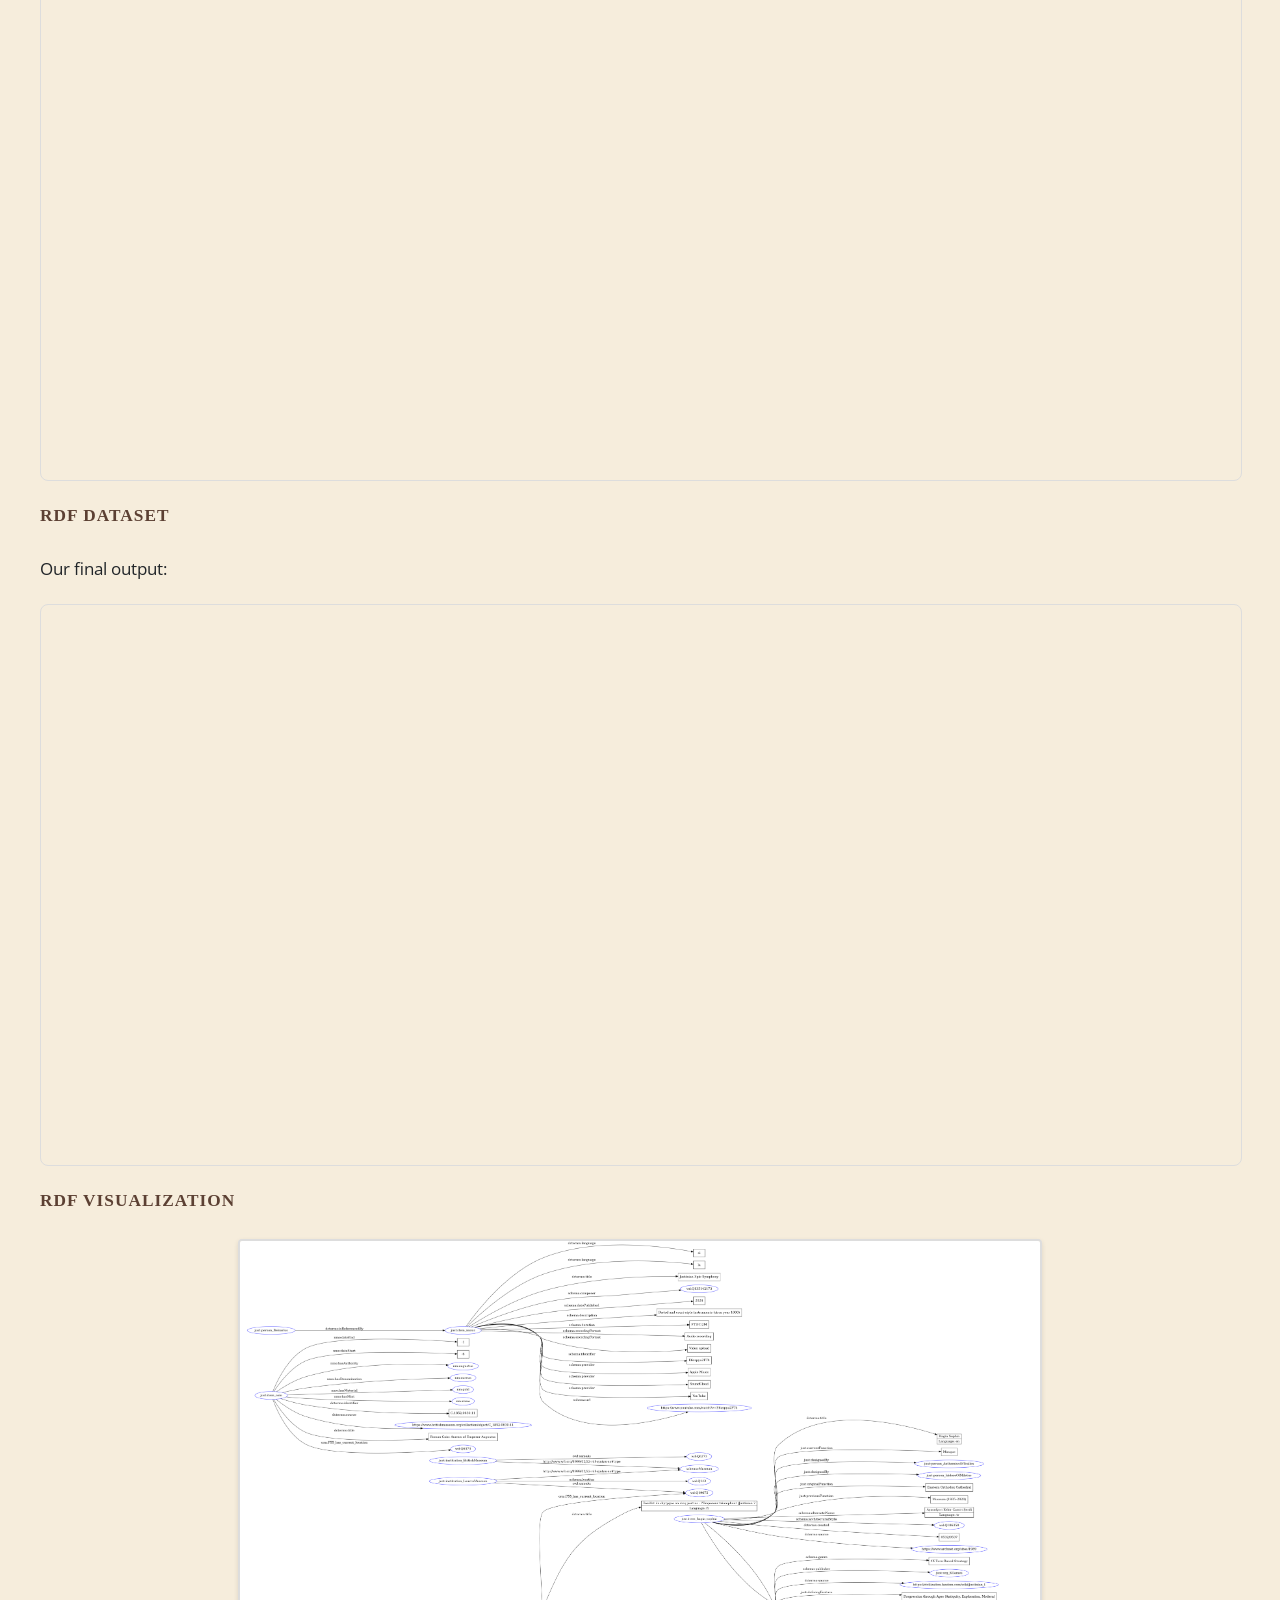
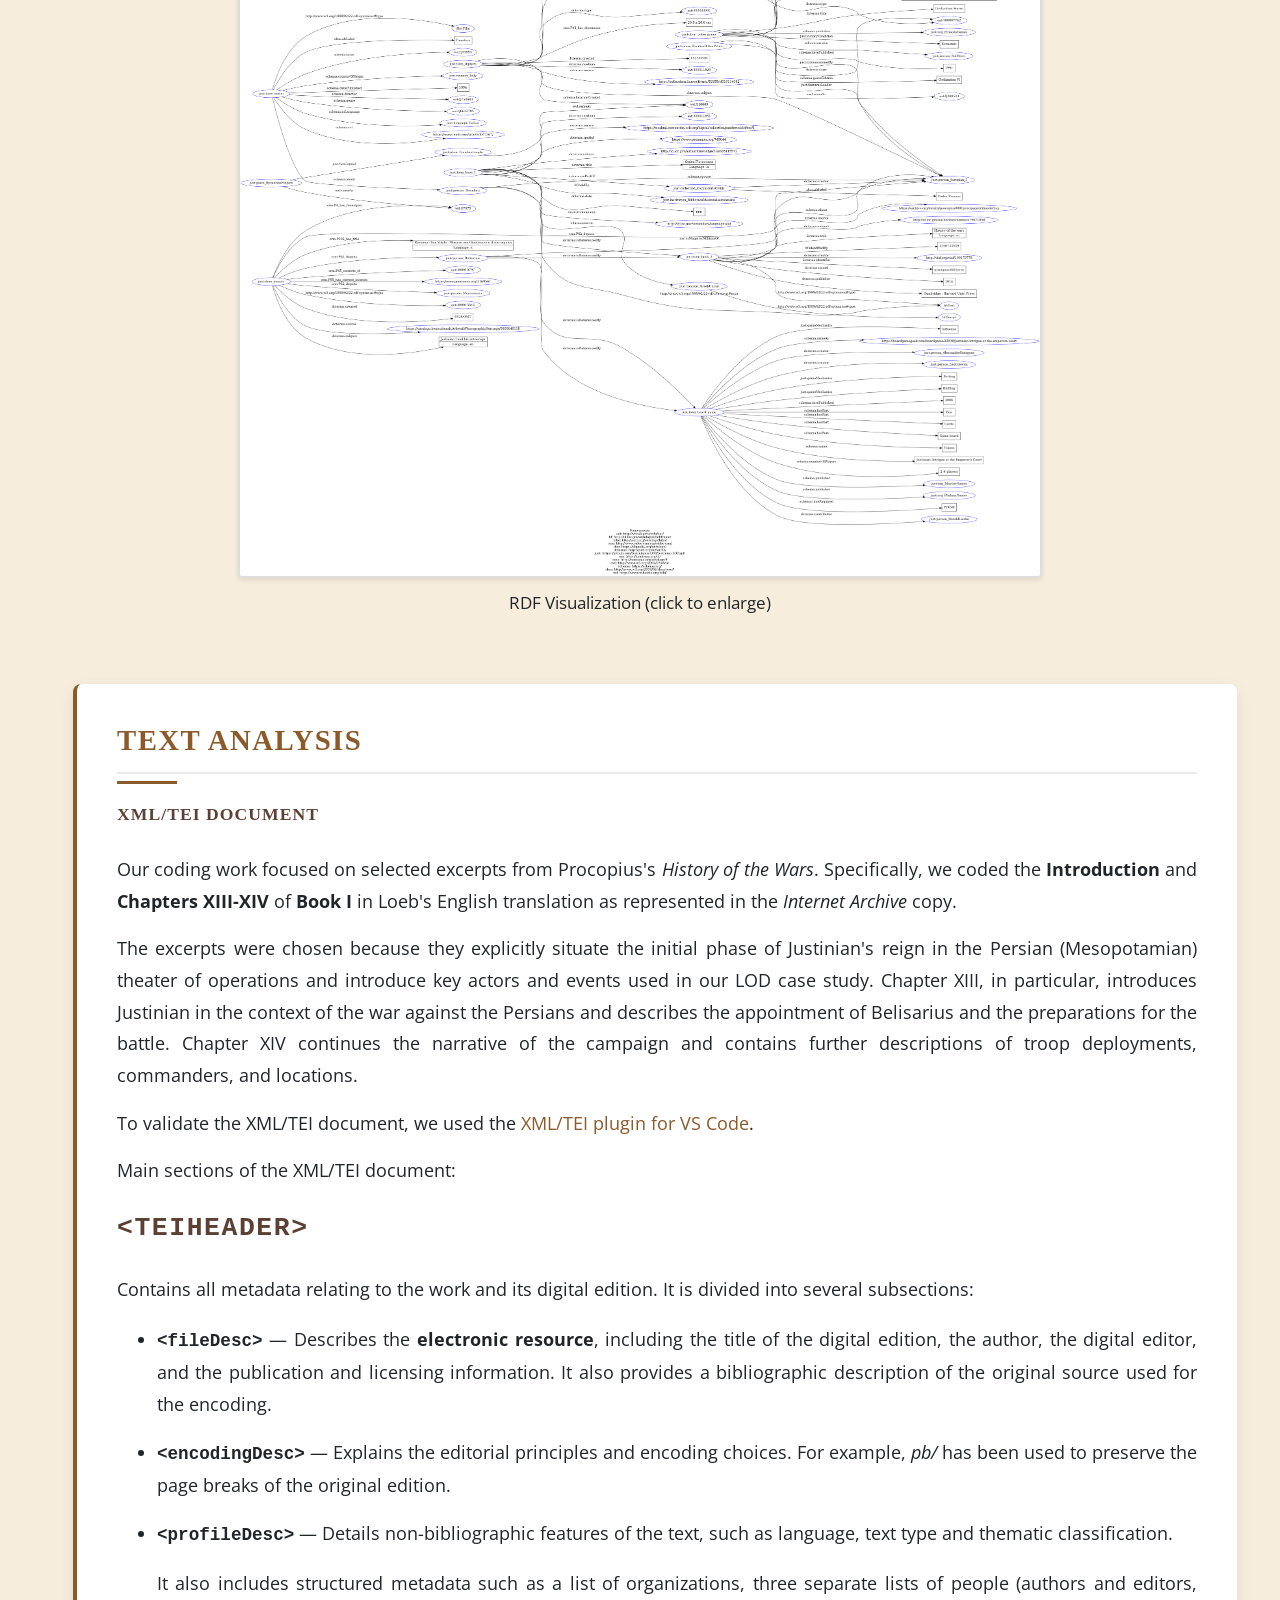
==== commit be339096: "Update index.html" ====
--- a/index.html
+++ b/index.html
@@ -1783,12 +1783,11 @@
                 from the TEI header of the XML document, converting them into dedicated and well-formatted HTML
                 sections. All descriptive information has been extracted and presented: metadata from both the original
                 1865 edition and the current digital edition, as well as a specific section dedicated to displaying the
-                list of cited <strong>works, people and places</strong> mentioned, linked to external resources such as
-                <strong>VIAF</strong> and <strong>Wikidata</strong>, along with the <strong>keywords</strong>
+                list of cited <strong>people and places</strong> mentioned, linked to external resources such as
+                <strong>Wikidata</strong> and <strong>GeoNames</strong>, along with the <strong>keywords</strong>
                 highlighted in the text, all organized for clear and immediate consultation.</p>
               <p>Regarding the processing of the actual text, specific <strong>templates</strong> were created to handle
-                all structural elements (such as divisions into chapters and sections) and textual elements (paragraphs,
-                citations), preserving the original semantic attributes.</p>
+                all structural elements (such as divisions into chapters and sections) and textual elements (e.g. paragraphs), preserving the original semantic attributes.</p>
               <p>The adopted approach maintains a clear separation between content and presentation: the
                 <strong>XSL</strong> stylesheet deals exclusively with structure and semantic transformation, while all
                 visual formatting rules are delegated to embedded CSS, thus ensuring a well-structured and aesthetically
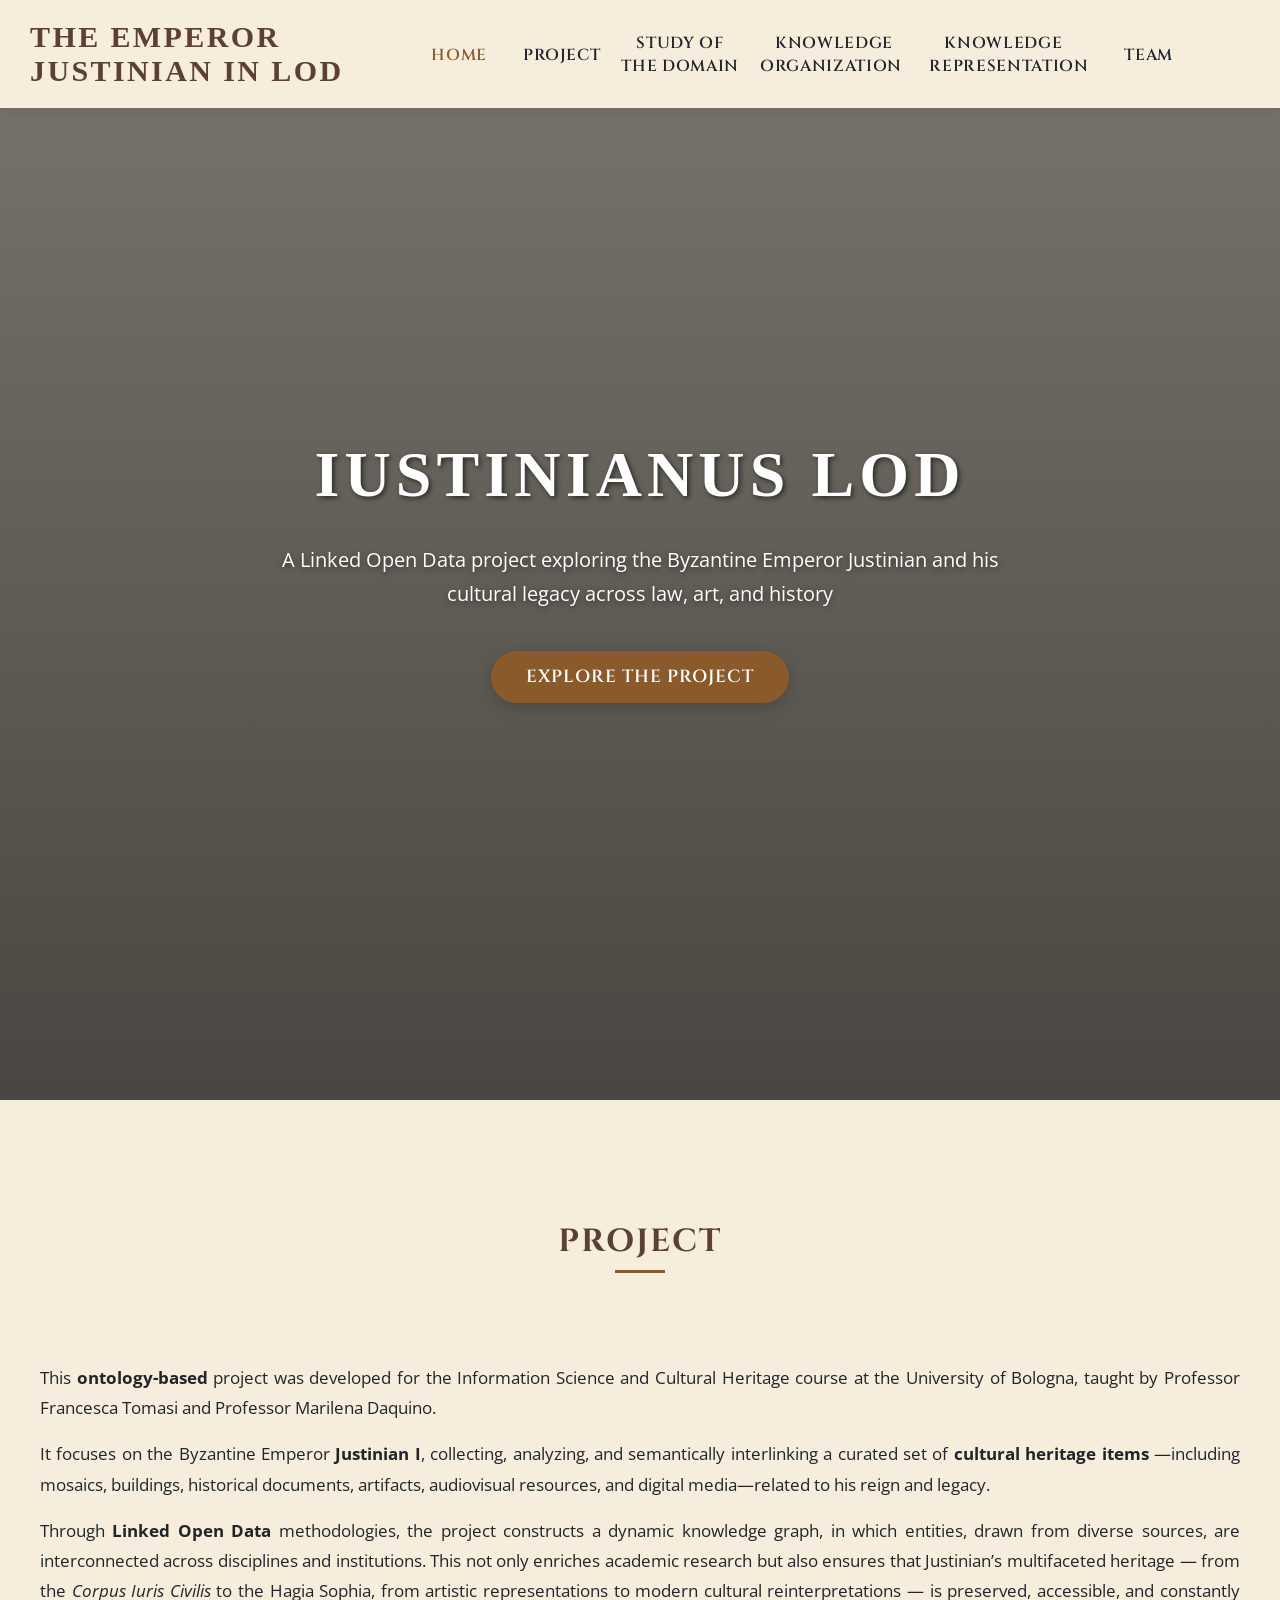
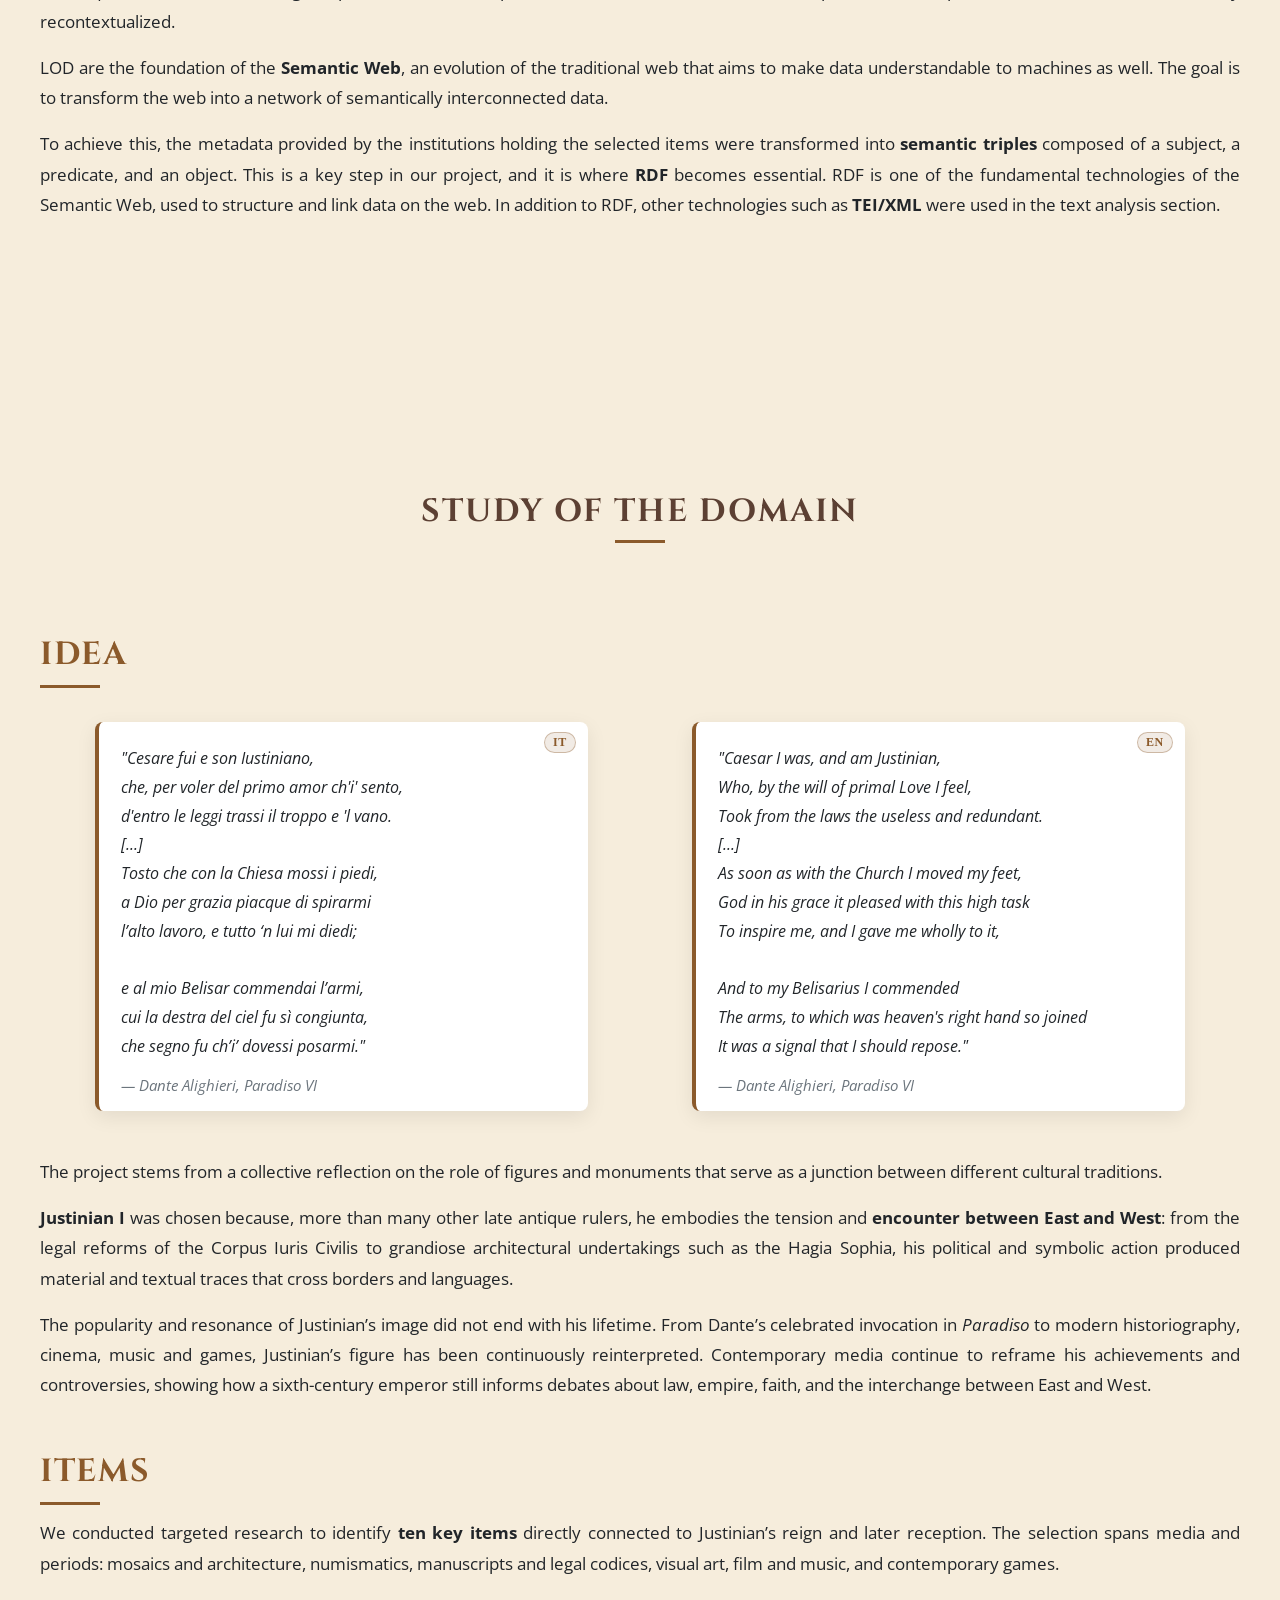
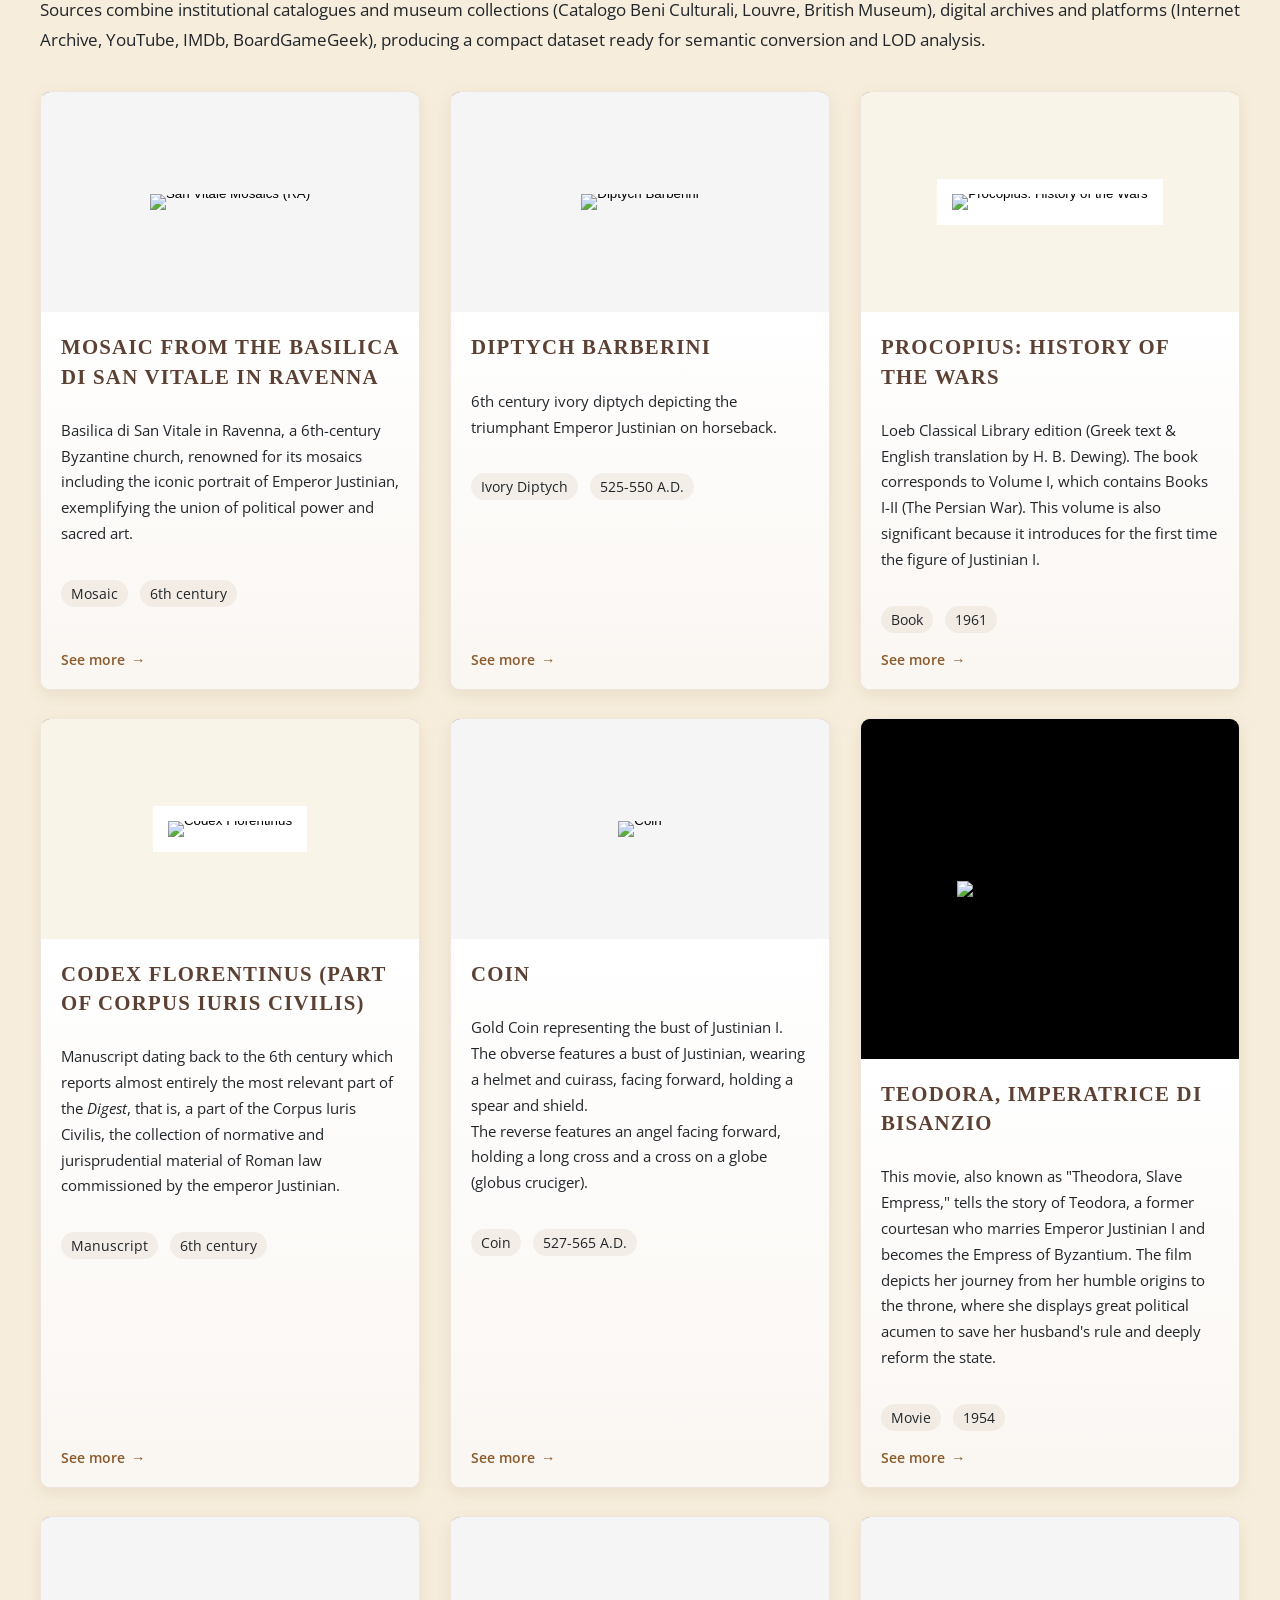
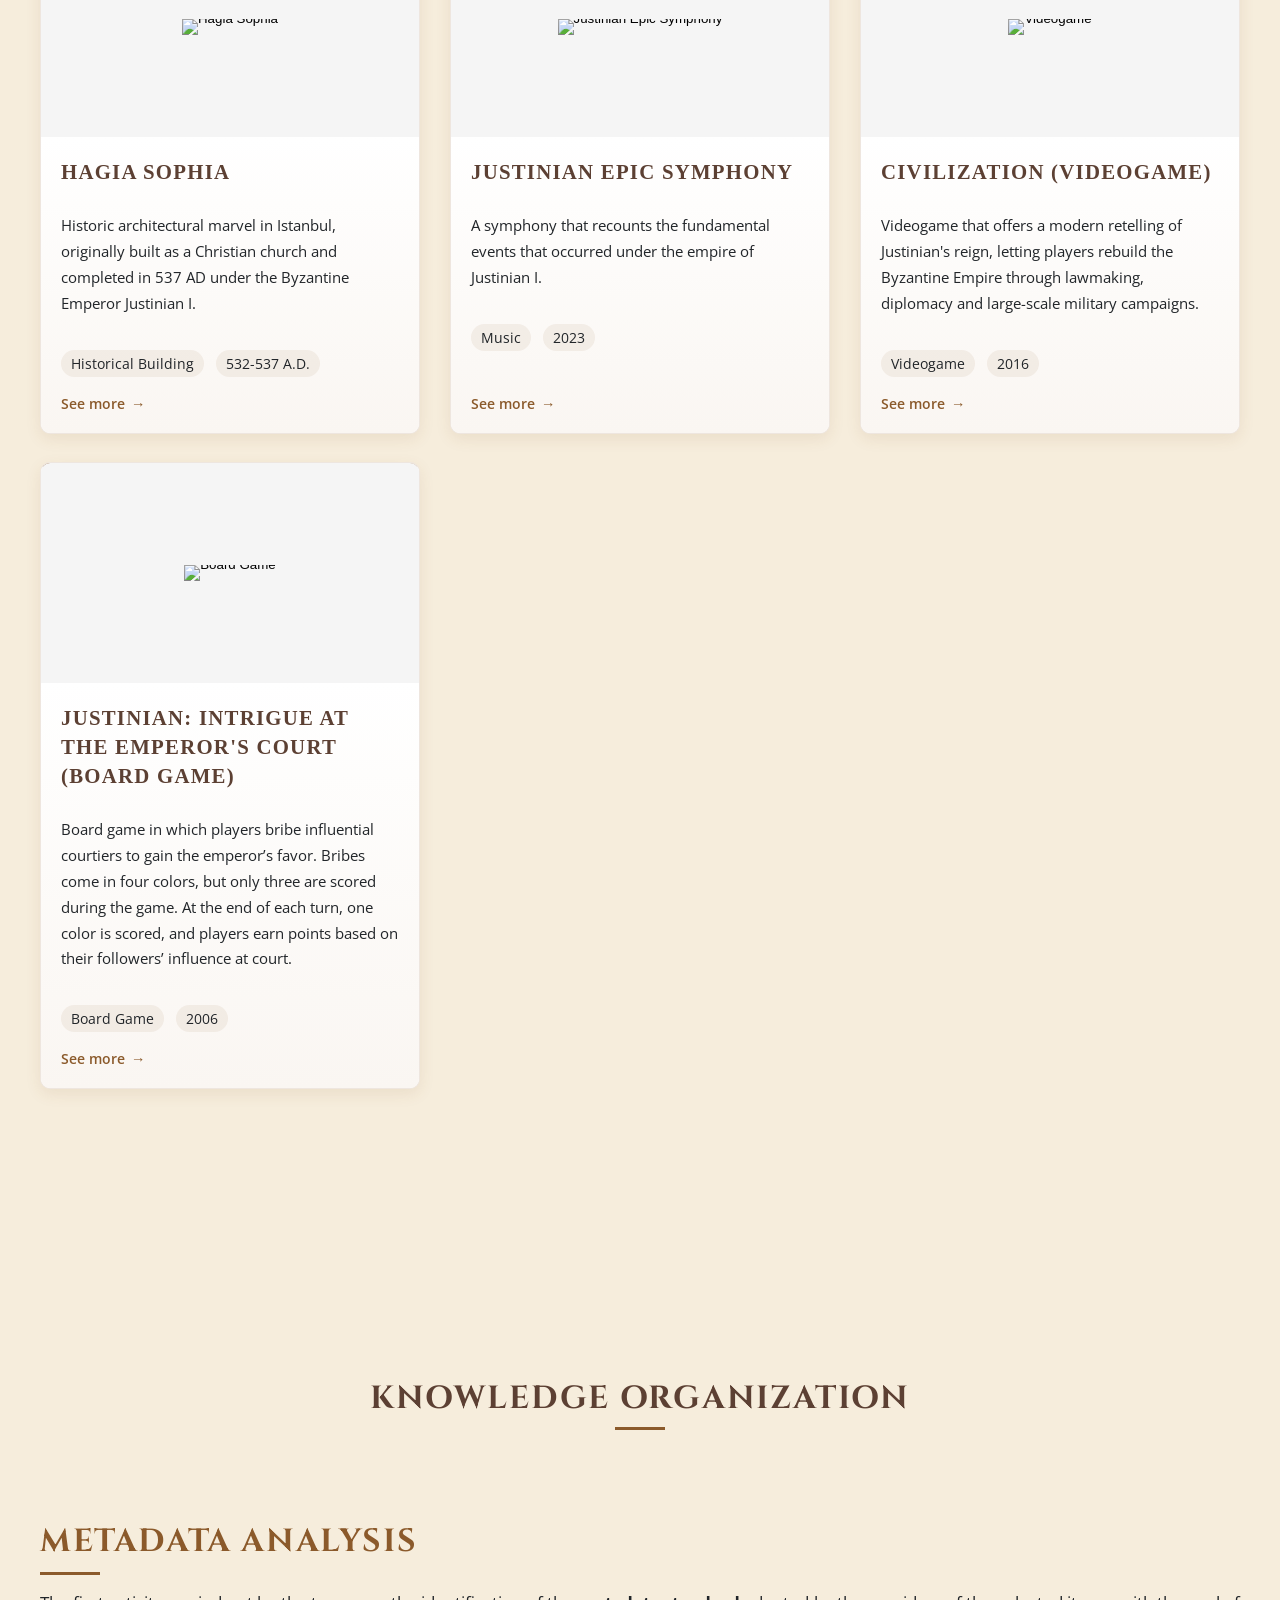
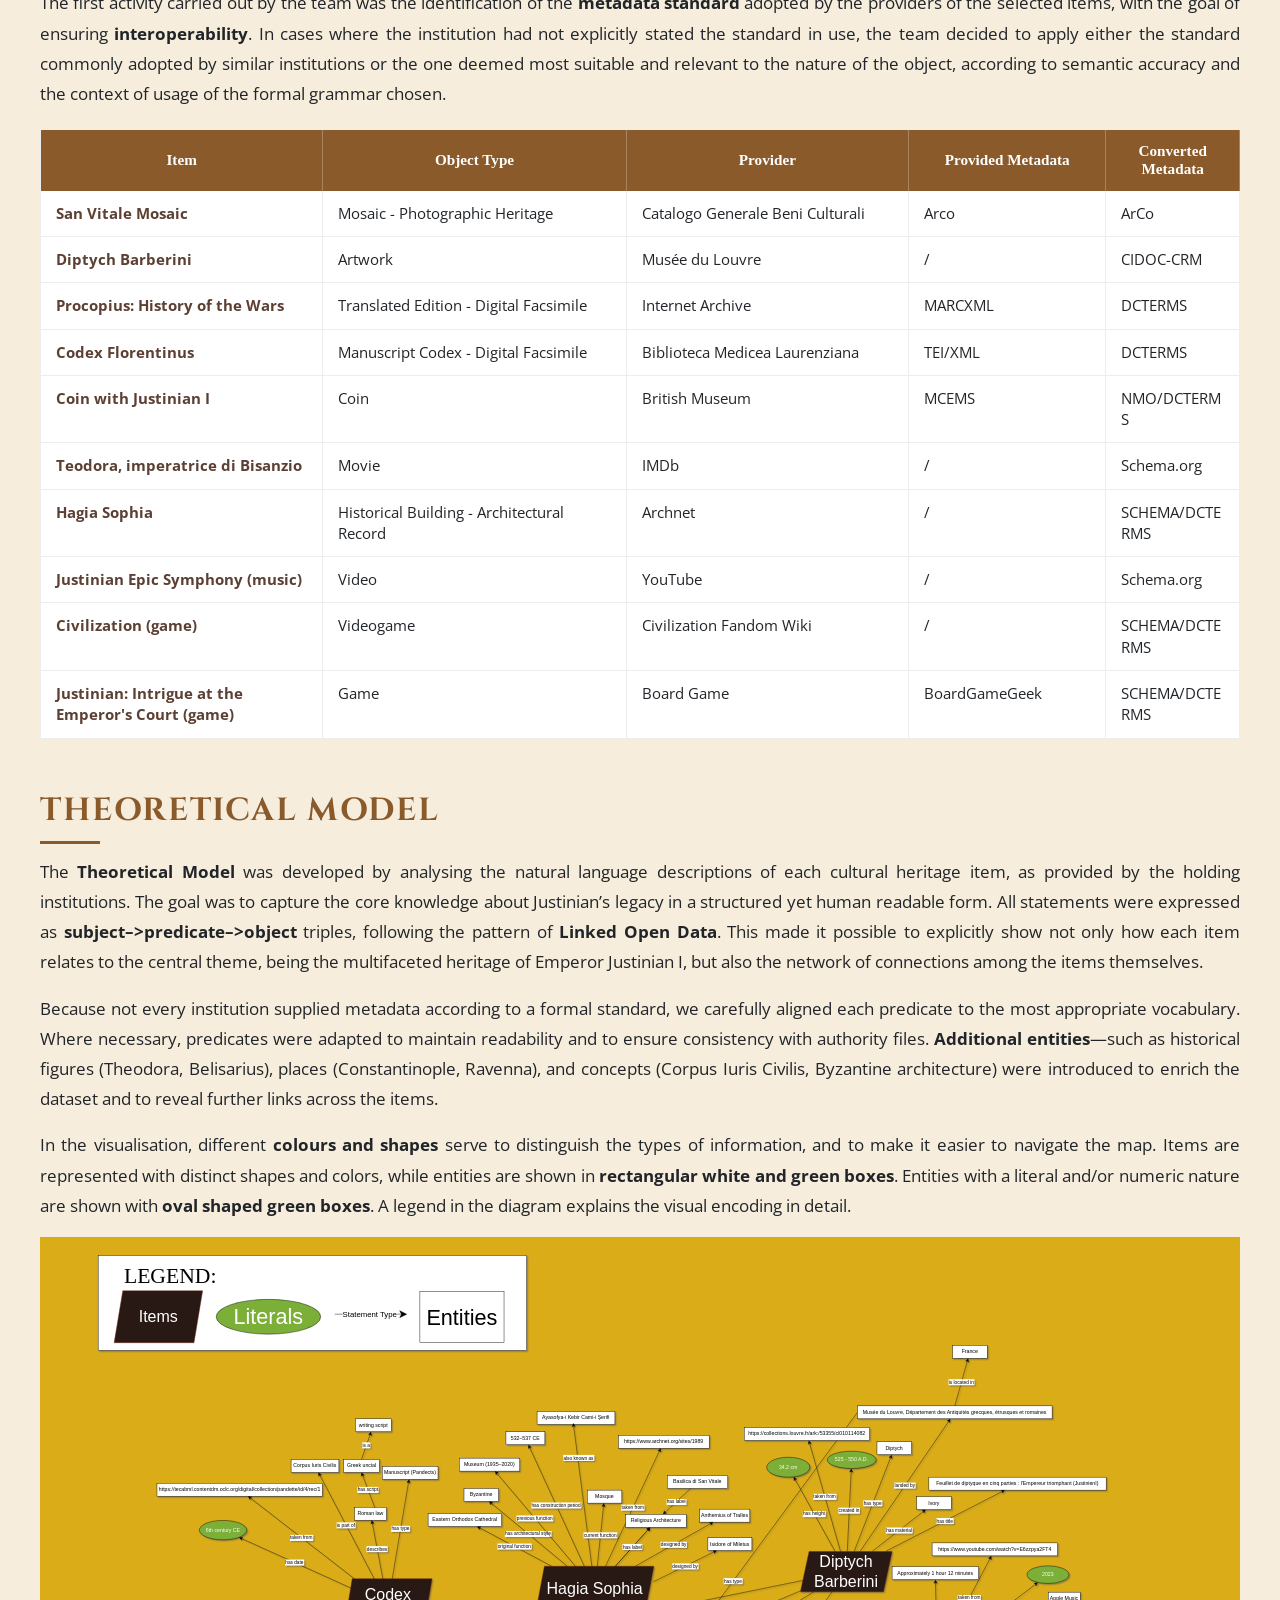
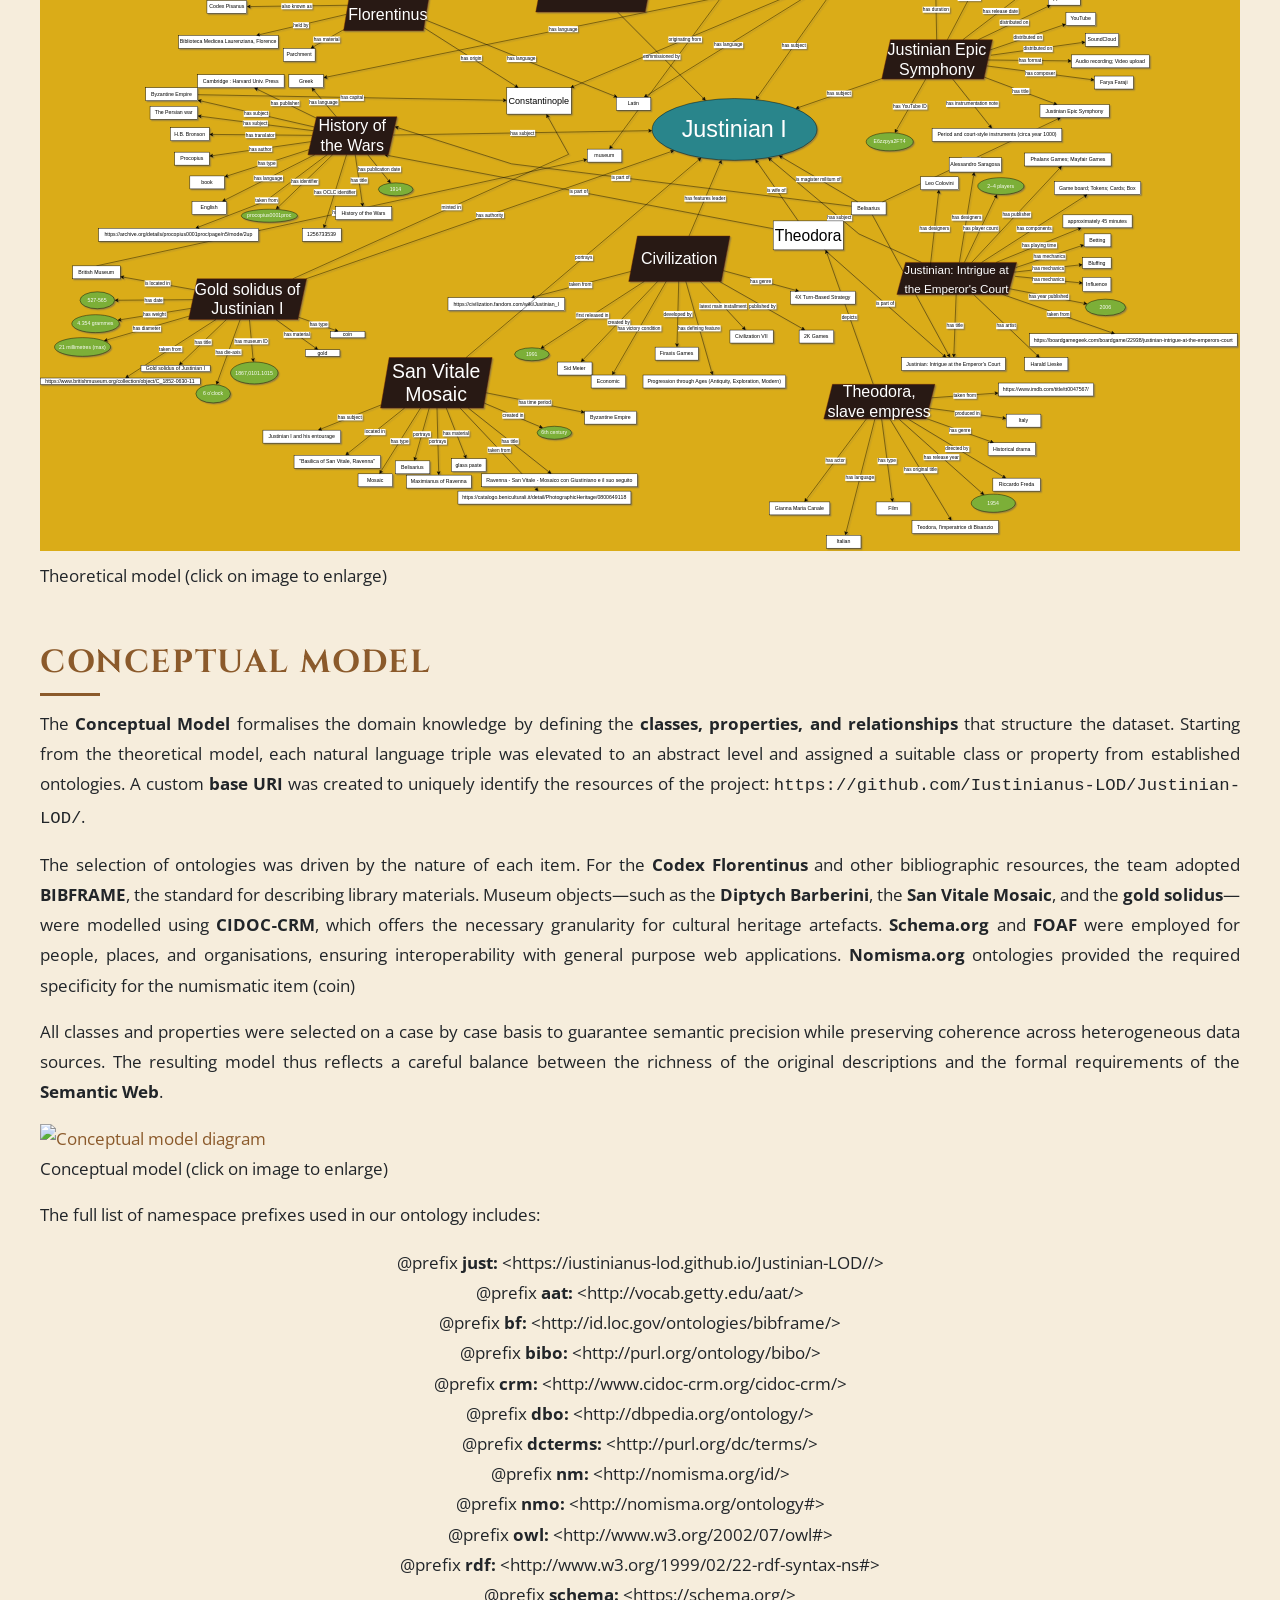
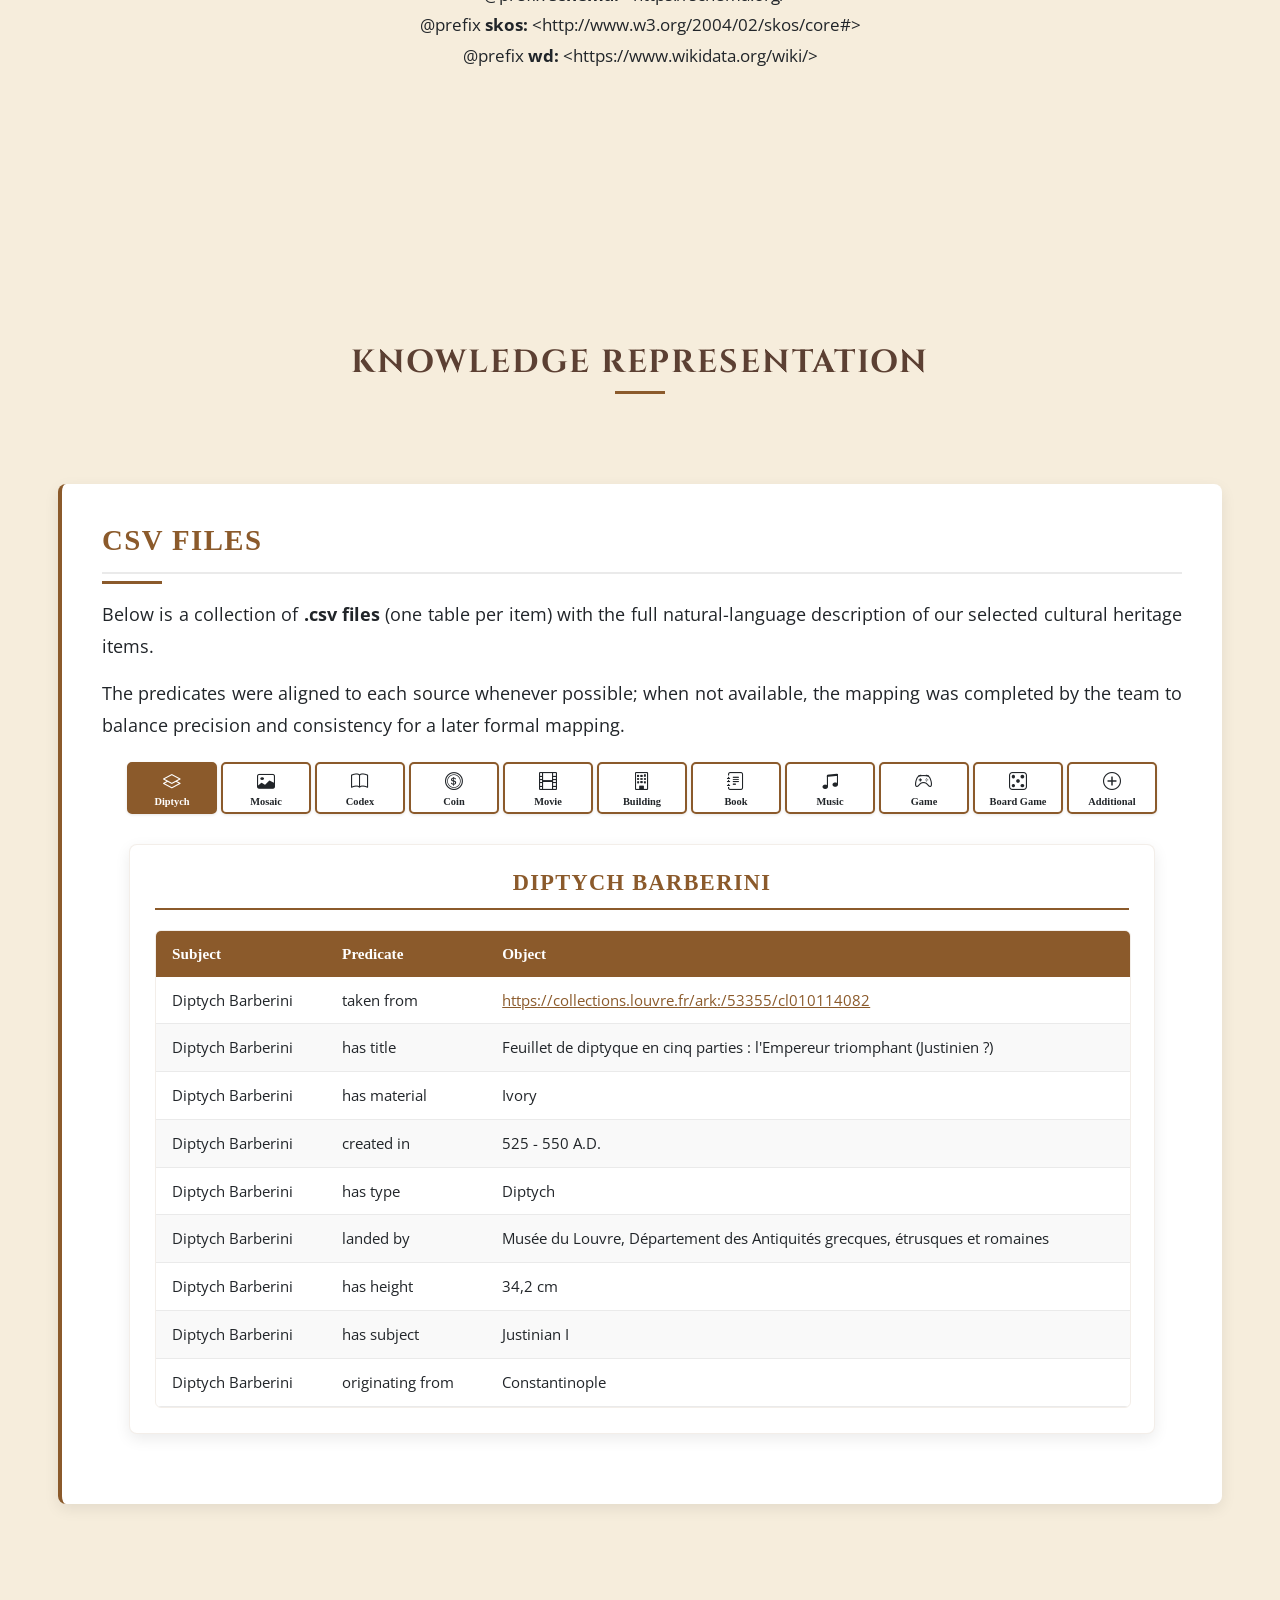
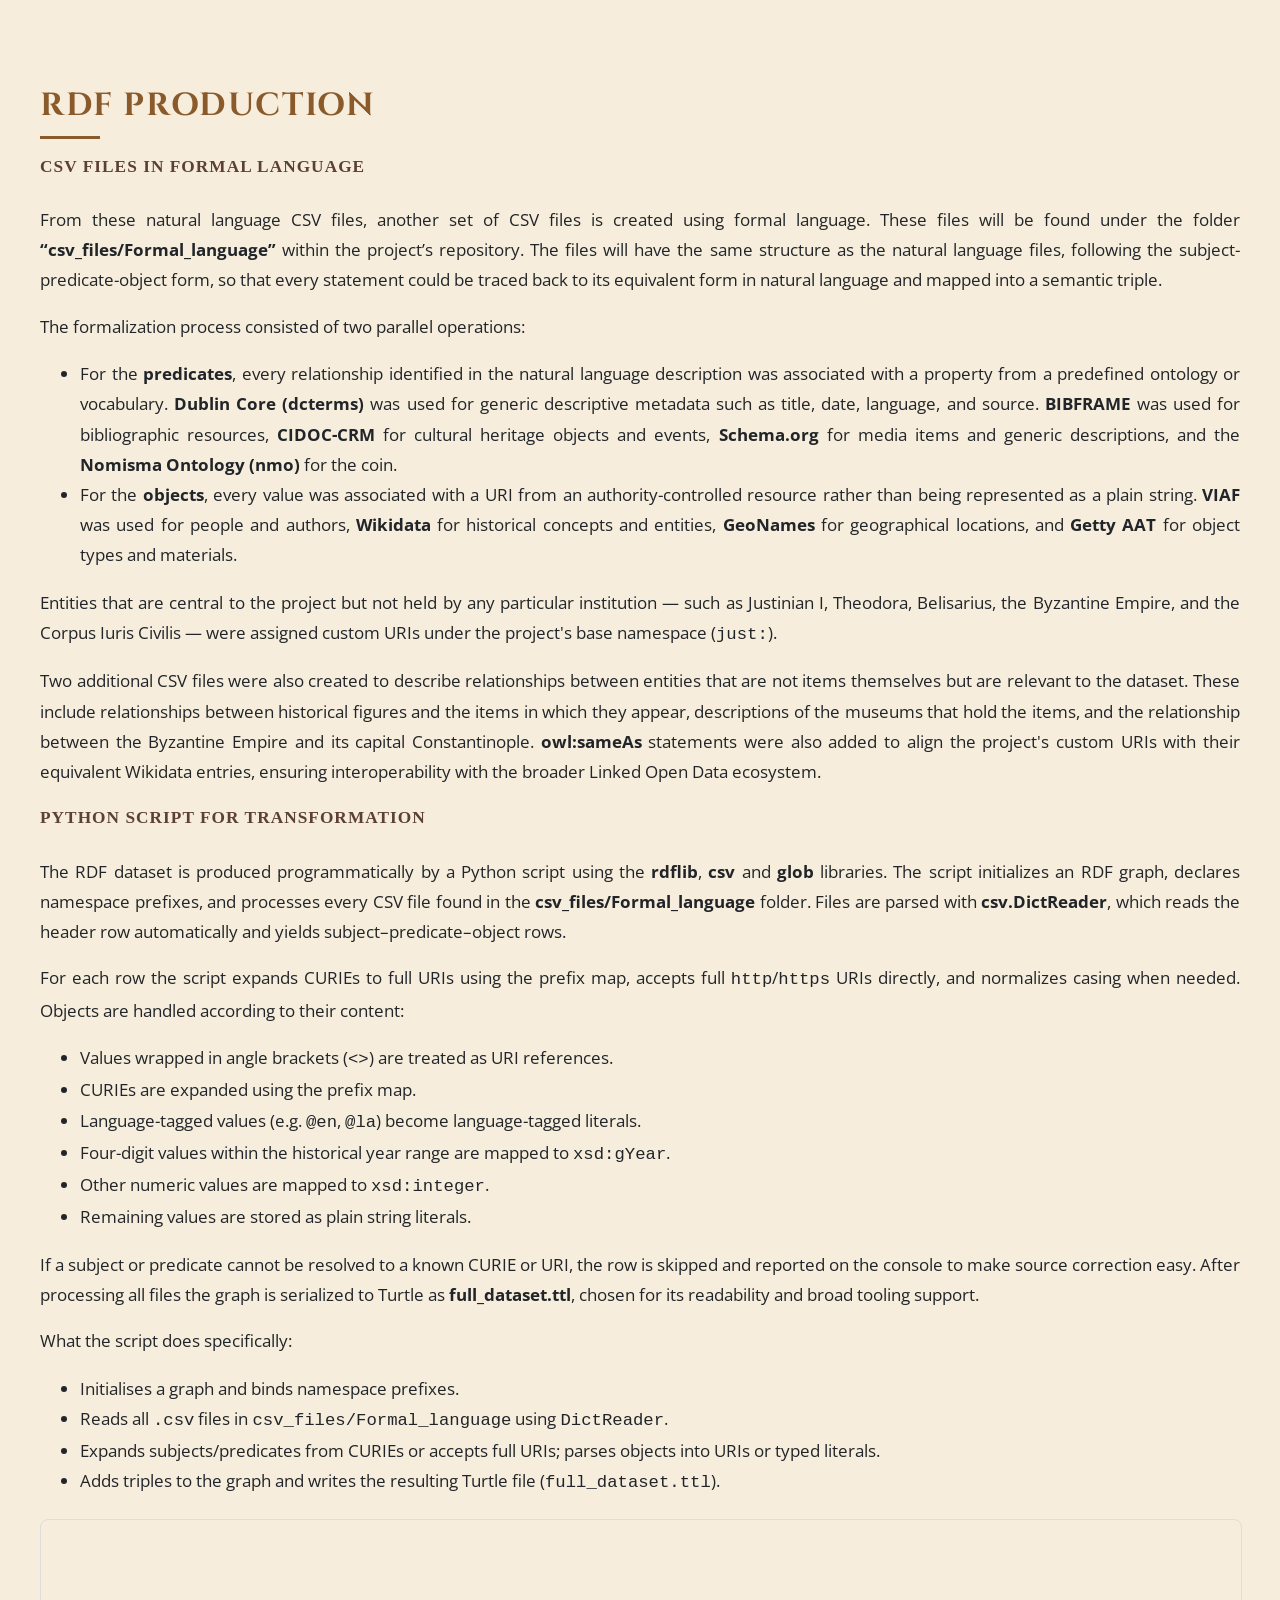
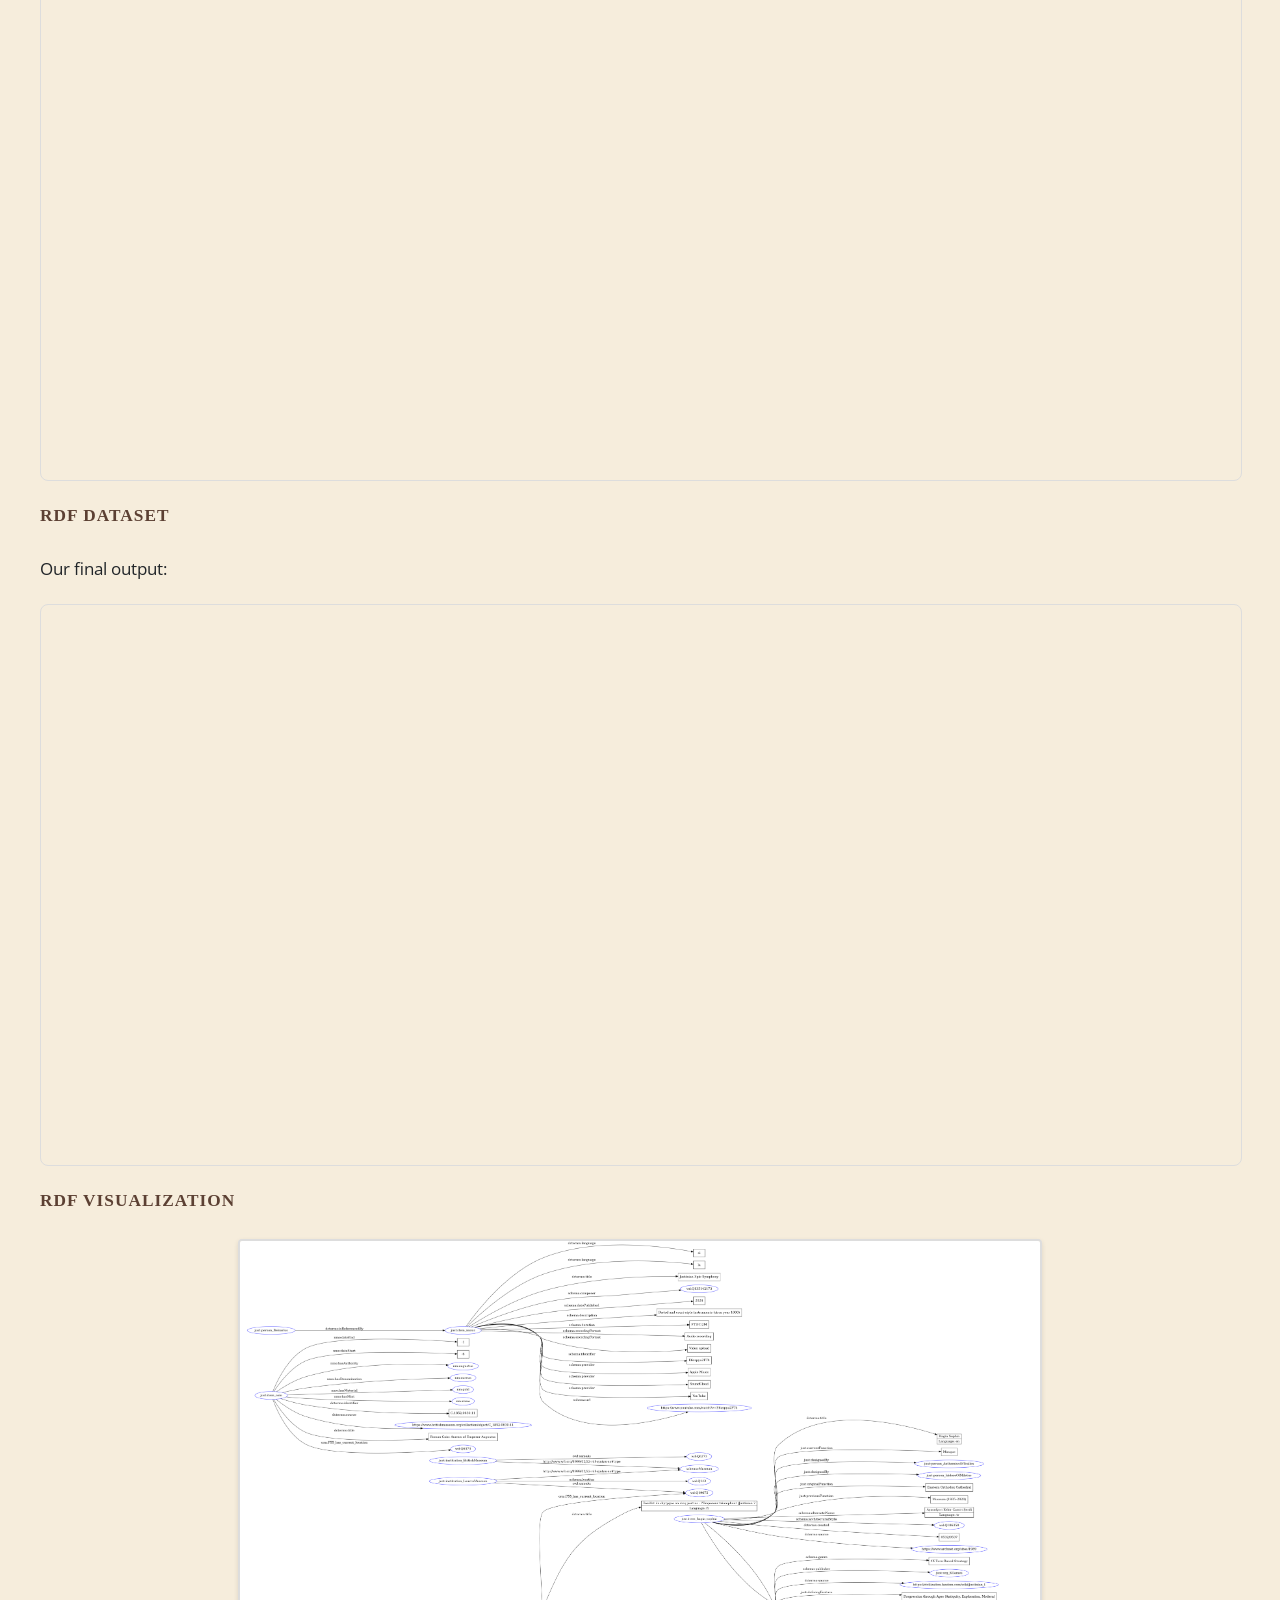
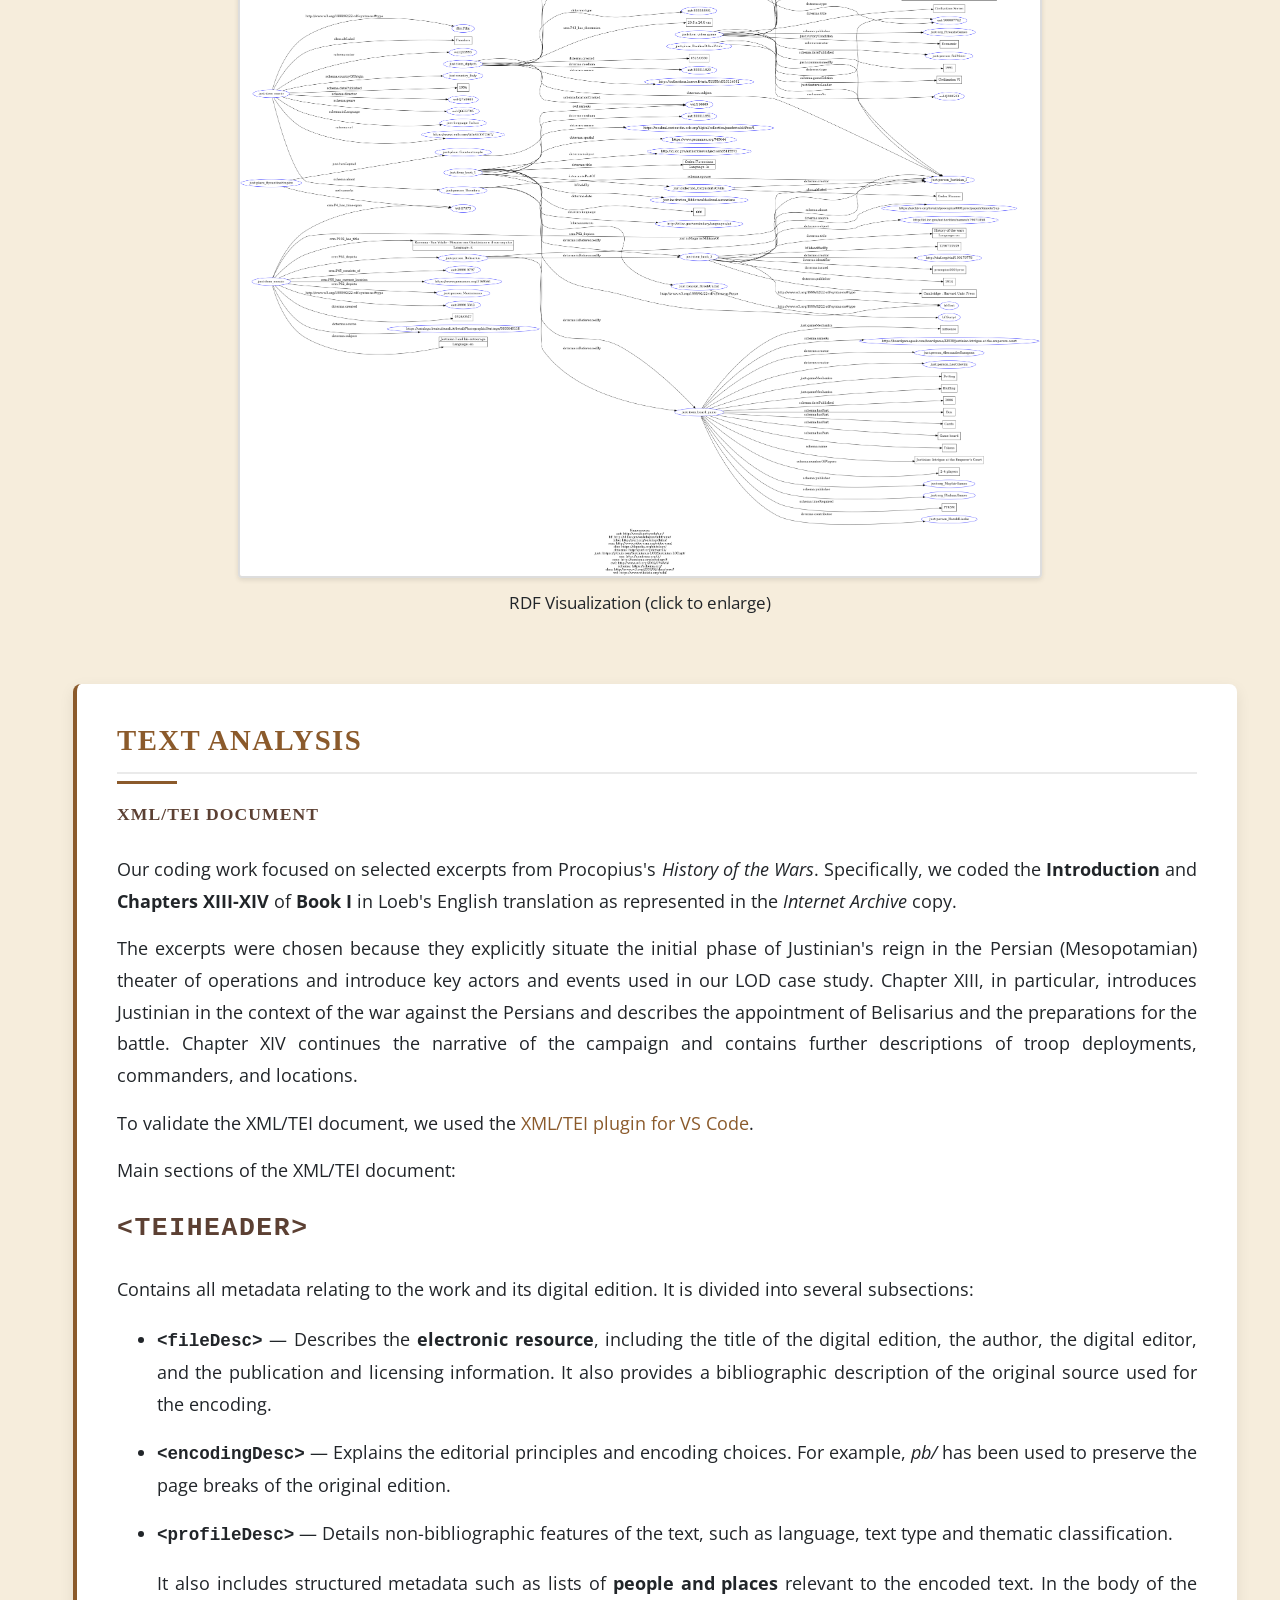
==== commit feec4d72: "Update index.html" ====
--- a/index.html
+++ b/index.html
@@ -1727,12 +1727,7 @@
                     Details non-bibliographic features of the text, such as language, text type and thematic
                     classification.
                   <p>
-                    It also includes structured metadata such as a list of organizations, three separate lists of people
-                    (authors and editors, historical figures, and legendary characters cited), and a list of places
-                    (historical and mythical).
-                    In the text, the names of <strong>people or places</strong> are marked with @ref, which points to
-                    the xml:id in the lists of the teiHeader, and from there they can also be linked to external
-                    identifiers, just as it was done. VIAF, Geonames, Pleiades and Wikidata have been used.
+                    It also includes structured metadata such as lists of <strong>people and places</strong> relevant to the encoded text. In the body of the text, personal and place names are marked with @ref, which links each occurrence to the corresponding xml:id in the teiHeader. This structure makes it possible to connect the encoded entities to external authority identifiers, such as Wikidata.
                   </p>
                   <p>
                     Furthermore, keywords considered meaningful for the project are included to highlight the central
@@ -1754,8 +1749,7 @@
                   <p>
                     <strong><code>&lt;body&gt;</code></strong> —
                     Contains the selected excerpts from the main body of the text. Proper names are enclosed in
-                    <i>persName</i> and place names in <i>placeName</i>. Ethnic groups are likewise represented through
-                    <i>persName</i> and linked to structured entries in the teiHeader.
+                    <i>persName</i> and place names in <i>placeName</i>.
                   </p>
                 </li>
               </ul>
